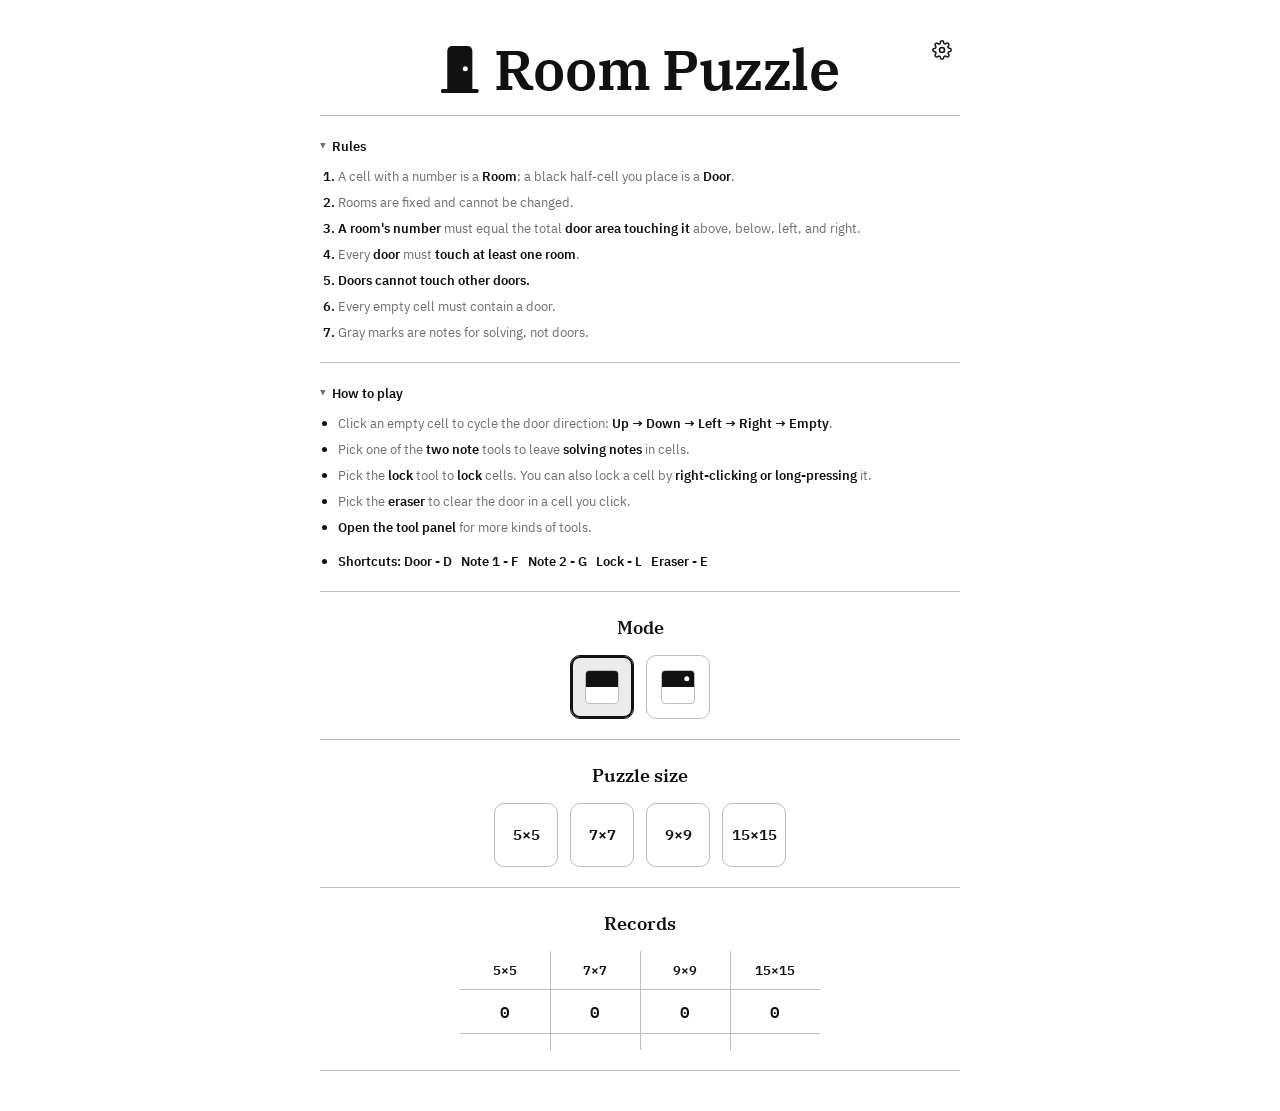
==== index.html @ 2703494e "도구 단축키 추가, 규칙·조작법 문구 변경, README 다크 테마 스크린샷 갱신 - 단축키: D/F/G(문·메모 순환), 누른 채 1~4로 개별 도구, L 잠금, E 지우개. 툴" ====
<!doctype html><html><head><meta charset=utf8><meta name=viewport content="width=device-width,initial-scale=1,viewport-fit=cover"><style>:root{color-scheme:light;box-sizing:border-box;padding-top:env(safe-area-inset-top,0px);padding-bottom:env(safe-area-inset-bottom,0px)}html{scroll-padding-top:env(safe-area-inset-top,0px)}body{margin:0;padding:0;font:14px -apple-system,BlinkMacSystemFont,sans-serif;background:#faf9f5;color:#141413}img{max-width:100%}[hidden]:not([hidden=until-found i]){display:none!important}</style></head><body>
<title>Room Puzzle</title>
<script>
  // apply the saved theme before anything paints, so there's no flash of the default one
  try {
    const saved = localStorage.getItem('roomPuzzle.theme');
    const known = ['light', 'dark', 'ivory', 'med', 'rococo', 'cyber'];
    document.documentElement.dataset.theme = known.includes(saved) ? saved : 'light';
  }
  catch(e){ document.documentElement.dataset.theme = 'light'; }
</script>
<link rel="preconnect" href="https://fonts.googleapis.com">
<link rel="preconnect" href="https://fonts.gstatic.com" crossorigin>
<link href="https://fonts.googleapis.com/css2?family=IBM+Plex+Serif:wght@500;600&family=IBM+Plex+Sans+KR:wght@400;500;600&family=IBM+Plex+Mono:wght@500;600&display=swap" rel="stylesheet">
<style>
  /* Themes, picked in the settings popup and stored as <html data-theme>:
     light (기본) — black & white; the only colours kept are red (locks, rule violations)
       and blue (the "correct" result banner)
     dark (다크) — the same, inverted around the board
     With no data-theme at all the page follows the system light/dark preference. */
  :root{
    --paper:#FFFFFF;
    --paper-raised:#F6F6F6;
    --ink:#111111;
    --line:#BDBDBD;
    --line-soft:#E2E2E2;
    --accent:#111111;
    --accent-strong:#000000;
    --accent-soft:#EBEBEB;
    --muted:#6E6E6E;
    --danger:#D32F2F;
    --danger-soft:#FDE8E8;
    --correct:#1E5BD8;
    --correct-soft:#E7EEFC;
    --fixed:#5C5C5C;
    /* the board is black-on-white here; dark mode inverts it (black grid, white doors) */
    --board-paper:#FFFFFF;
    --board-ink:#111111;
    --board-line:#BDBDBD;
    --board-hover:#E6E6E6;
    --board-mark:#C4C4C4;
    --font-display:'IBM Plex Serif', Georgia, serif;
    --font-body:'IBM Plex Sans KR','IBM Plex Sans',system-ui,sans-serif;
    --font-mono:'IBM Plex Mono',ui-monospace,monospace;
  }
  @media (prefers-color-scheme: dark){
    :root:not([data-theme]){
      --paper:#0E0E0E;
      --paper-raised:#1A1A1A;
      --ink:#F2F2F2;
      --line:#474747;
      --line-soft:#2B2B2B;
      --accent:#F2F2F2;
      --accent-strong:#FFFFFF;
      --accent-soft:#2A2A2A;
      --muted:#9A9A9A;
      --danger:#FF5C5C;
      --danger-soft:#3A1A1A;
      --correct:#6EA0FF;
      --correct-soft:#15213A;
      --fixed:#7A7A7A;
      --board-paper:#111111;
      --board-ink:#D9D9D9;
      --board-line:#3C3C3C;
      --board-hover:#262626;
      --board-mark:#A6A6A6;
      --board-frame:#6A6A6A;
    }
  }
  :root[data-theme="dark"]{
    color-scheme:dark;
    --paper:#0E0E0E;
    --paper-raised:#1A1A1A;
    --ink:#F2F2F2;
    --line:#474747;
    --line-soft:#2B2B2B;
    --accent:#F2F2F2;
    --accent-strong:#FFFFFF;
    --accent-soft:#2A2A2A;
    --muted:#9A9A9A;
    --danger:#FF5C5C;
    --danger-soft:#3A1A1A;
    --correct:#6EA0FF;
    --correct-soft:#15213A;
    --fixed:#7A7A7A;
    --board-paper:#111111;
    --board-ink:#D9D9D9;
    --board-line:#3C3C3C;
    --board-hover:#262626;
    --board-mark:#A6A6A6;
    --board-frame:#6A6A6A;
  }
  /* rococo: pastel pink, ivory and gold, with a gilded double frame round the board */
  :root[data-theme="rococo"]{
    --paper:#FBEAF0;
    --paper-raised:#F7DDE6;
    --ink:#5B2E3C;
    --line:#E3AF26;
    --line-soft:#F1D6DF;
    --accent:#D69C0E;
    --accent-strong:#AE7C06;
    --accent-soft:#FBEBC2;
    --muted:#9A6C7C;
    --danger:#D32F2F;
    --danger-soft:#FBDADA;
    --correct:#C98F08;
    --correct-soft:#FBEFCC;
    --fixed:#F2C12E;
    --fixed-text:#5B2E3C;
    --board-paper:#FFFBF2;
    --board-ink:#EC9DB8;
    --board-line:#F0DCA8;
    --board-hover:#FDF1F4;
    --board-mark:#F1DCC4;
    --board-frame:#D69C0E;
    --title-door:#EC9DB8;
  }
  :root[data-theme="rococo"] .board{ box-shadow:0 0 0 4px var(--paper), 0 0 0 5.5px #E3AF26; }
  /* ivory (shown as "모던 / Modern"): a clean interior of ivory walls and soft beige */
  :root[data-theme="ivory"]{
    --paper:#FBF8F1;
    --paper-raised:#F4EEE3;
    --ink:#4A4038;
    --line:#DCCFBB;
    --line-soft:#ECE4D6;
    --accent:#8C7760;
    --accent-strong:#6E5C49;
    --accent-soft:#EFE7DA;
    --muted:#9A8D7E;
    --danger:#C8553D;
    --danger-soft:#F8E4DE;
    --correct:#5B7F95;
    --correct-soft:#E6EEF2;
    --fixed:#D3C3A8;
    --fixed-text:#4A4038;
    --board-paper:#FFFDF8;
    --board-ink:#8C7760;
    --board-line:#E3D8C6;
    --board-hover:#F3ECE0;
    --board-mark:#E6DDCE;
    --board-frame:#BFAE95;
    --title-door:#8C7760;
  }
  /* mediterranean (Santorini): whitewashed rooms on ivory floors, vivid cobalt doors */
  :root[data-theme="med"]{
    --paper:#FBFAF6;
    --paper-raised:#F1EDE4;
    --ink:#1D355A;
    --line:#C5D3E4;
    --line-soft:#E6ECF3;
    --accent:#1E5AA8;
    --accent-strong:#154684;
    --accent-soft:#E3ECF7;
    --muted:#6D7F99;
    --danger:#D23B2E;
    --danger-soft:#FBE3DF;
    --correct:#1E5AA8;
    --correct-soft:#E3ECF7;
    --fixed:#FFFFFF;
    --fixed-text:#1D355A;
    --board-paper:#FFF8DC;
    --board-ink:#0052E0;
    --board-line:#DCD4C4;
    --board-hover:#FAEDC0;
    --board-mark:#E2DBCD;
    --board-frame:#0052E0;
    --title-door:#0052E0;
  }
  /* cyberpunk: black base, neon light, brushed metal */
  :root[data-theme="cyber"]{
    color-scheme:dark;
    --paper:#07070D;
    --paper-raised:#10111B;
    --ink:#E4F6FF;
    --line:#3A4058;
    --line-soft:#1A1D2B;
    --accent:#00E5FF;
    --accent-strong:#5CF2FF;
    --accent-soft:#0B2530;
    --muted:#8C95AD;
    --danger:#FF2E4D;
    --danger-soft:#3A0B16;
    --correct:#39FF88;
    --correct-soft:#0B2A18;
    --fixed:#262B3B;
    --fixed-text:#FF3CD8;
    --board-paper:#12141F;
    --board-ink:#00E5FF;
    --board-line:#2C3246;
    --board-hover:#1C2030;
    --board-mark:#3A4260;
    --board-frame:#FF3CD8;
    --title-door:#00E5FF;
  }
  :root[data-theme="cyber"] .board{ box-shadow:0 0 14px rgba(255,60,216,.55), 0 0 30px rgba(0,229,255,.18); }

  /* ---- special themes: decorative page backgrounds (fixed layers behind the content) ---- */
  :root[data-theme="med"] body::before,
  :root[data-theme="rococo"] body::before,
  :root[data-theme="cyber"] body::before{
    content:'';
    position:fixed;
    inset:0;
    z-index:-1;
    pointer-events:none;
  }
  /* mediterranean: morning sun and sea waves along the bottom */
  :root[data-theme="med"] body::before{
    background:
      radial-gradient(circle at 88% 6%, rgba(255,205,100,.38), rgba(255,205,100,0) 26%),
      url("data:image/svg+xml,%3Csvg xmlns='http://www.w3.org/2000/svg' width='240' height='80' viewBox='0 0 240 80'%3E%3Cpath d='M0 30 Q30 12 60 30 T120 30 T180 30 T240 30 V80 H0Z' fill='%231E5AA8' fill-opacity='.10'/%3E%3Cpath d='M0 48 Q30 32 60 48 T120 48 T180 48 T240 48 V80 H0Z' fill='%231E5AA8' fill-opacity='.14'/%3E%3C/svg%3E") repeat-x left bottom / 240px 80px,
      linear-gradient(#FBFAF6 0%, #F4F7FB 60%, #E4EEF9 100%);
  }
  /* rococo: gilded lattice ornament over soft pink glows */
  :root[data-theme="rococo"] body::before{
    background:
      radial-gradient(ellipse at 15% 10%, rgba(255,255,255,.75), rgba(255,255,255,0) 40%),
      radial-gradient(ellipse at 85% 90%, rgba(236,157,184,.35), rgba(236,157,184,0) 45%),
      url("data:image/svg+xml,%3Csvg xmlns='http://www.w3.org/2000/svg' width='64' height='64' viewBox='0 0 64 64'%3E%3Cg fill='none' stroke='%23D69C0E' stroke-opacity='.28' stroke-width='1.1'%3E%3Cpath d='M32 2 L62 32 L32 62 L2 32 Z'/%3E%3Cpath d='M32 22c4 4 4 6 0 10c-4-4-4-6 0-10zM32 42c4-4 4-6 0-10c-4 4-4 6 0 10zM22 32c4-4 6-4 10 0c-4 4-6 4-10 0zM42 32c-4-4-6-4-10 0c4 4 6 4 10 0z'/%3E%3C/g%3E%3Ccircle cx='32' cy='32' r='1.6' fill='%23D69C0E' fill-opacity='.35'/%3E%3Ccircle cx='0' cy='0' r='2' fill='%23EC9DB8' fill-opacity='.45'/%3E%3Ccircle cx='64' cy='0' r='2' fill='%23EC9DB8' fill-opacity='.45'/%3E%3Ccircle cx='0' cy='64' r='2' fill='%23EC9DB8' fill-opacity='.45'/%3E%3Ccircle cx='64' cy='64' r='2' fill='%23EC9DB8' fill-opacity='.45'/%3E%3C/svg%3E") repeat center / 64px 64px,
      #FBEAF0;
  }
  /* cyberpunk: neon horizon glow and a receding grid floor, plus faint scanlines on top */
  :root[data-theme="cyber"] body::before{
    background:
      radial-gradient(ellipse at 50% 100%, rgba(255,60,216,.28), rgba(255,60,216,0) 55%),
      radial-gradient(ellipse at 50% 0%, rgba(0,229,255,.12), rgba(0,229,255,0) 45%),
      #07070D;
  }
  :root[data-theme="cyber"] body::after{
    content:'';
    position:fixed;
    left:-50%;
    right:-50%;
    top:55vh;
    height:60vh;
    z-index:-1;
    pointer-events:none;
    background-image:
      linear-gradient(rgba(0,229,255,.5) 1.5px, transparent 1.5px),
      linear-gradient(90deg, rgba(255,60,216,.45) 1.5px, transparent 1.5px);
    background-size:56px 56px;
    transform:perspective(260px) rotateX(60deg);
    transform-origin:50% 0;
    -webkit-mask-image:linear-gradient(transparent, #000 35%);
    mask-image:linear-gradient(transparent, #000 35%);
    animation:cyber-grid 3s linear infinite;
  }
  :root[data-theme="cyber"] .page::after{
    content:'';
    position:fixed;
    inset:0;
    z-index:60;
    pointer-events:none;
    background:repeating-linear-gradient(rgba(255,255,255,.025) 0 1px, transparent 1px 3px);
  }
  @keyframes cyber-grid{ to{ background-position:0 56px, 0 0; } }
  @media (prefers-reduced-motion: reduce){
    :root[data-theme="cyber"] body::after{ animation:none; }
  }

  body{
    background:var(--paper);
    color:var(--ink);
    font-family:var(--font-body);
    padding:32px 16px 40px;
    display:flex;
    justify-content:center;
  }

  .page{
    width:100%;
    max-width:640px;
    display:flex;
    flex-direction:column;
    gap:20px;
  }

  header.top{
    position:relative;
    border-bottom:1px solid var(--line);
    padding:8px 44px 16px;
    text-align:center;
    display:flex;
    flex-direction:column;
  }
  /* settings button: top-right corner of the title section */
  .settings-btn{ position:absolute; top:0; right:0; }
  .icon-round-btn.settings-btn{ border:none; }
  .icon-round-btn{
    width:36px;
    height:36px;
    padding:0;
    border-radius:999px;
    border:1px solid var(--line);
    background:transparent;
    color:var(--ink);
    display:inline-flex;
    align-items:center;
    justify-content:center;
    cursor:pointer;
  }
  .icon-round-btn svg{ width:20px; height:20px; stroke:currentColor; fill:none; stroke-width:1.8; stroke-linecap:round; stroke-linejoin:round; }

  /* ---- settings popup ---- */
  .modal-backdrop{
    position:fixed;
    inset:0;
    background:rgba(0,0,0,.45);
    display:flex;
    align-items:center;
    justify-content:center;
    padding:16px;
    z-index:50;
  }
  .modal{
    position:relative;
    width:min(340px,100%);
    background:var(--paper);
    color:var(--ink);
    border:1px solid var(--line);
    border-radius:12px;
    padding:22px 20px 20px;
    box-shadow:0 12px 40px rgba(0,0,0,.25);
  }
  .modal h2{
    margin:0 0 16px;
    text-align:center;
    font-family:var(--font-display);
    font-size:24px;
    font-weight:600;
  }
  .modal-close{ position:absolute; top:10px; right:10px; width:32px; height:32px; border:none; }
  .setting-row{
    display:flex;
    align-items:center;
    justify-content:space-between;
    gap:12px;
    padding:12px 0;
    border-top:1px solid var(--line-soft);
    font-size:15px;
  }
  .setting-row label, .setting-row .setting-label{ font-weight:600; }
  .stepper{ display:inline-flex; align-items:center; gap:10px; }
  .stepper button{
    width:32px; height:32px;
    border-radius:8px;
    border:1px solid var(--line);
    background:var(--paper);
    color:var(--ink);
    font-size:18px;
    line-height:1;
    cursor:pointer;
  }
  .stepper button:disabled{ opacity:.35; cursor:default; }
  .sound-bar{ display:inline-flex; gap:4px; }
  .stepper .sound-seg{
    width:14px;
    height:22px;
    padding:0;
    border-radius:3px;
    border:1.5px solid var(--ink);
    background:transparent;
    cursor:pointer;
  }
  .stepper .sound-seg.on{ background:var(--ink); }
  .stepper{ gap:8px; }
  /* theme picker: each option is a square board cell with a right-half door in that
     theme's own colours (fixed, so they look the same whatever theme is active) */
  .theme-options{ display:grid; grid-template-columns:repeat(3, 34px); gap:10px; }
  .theme-swatch{
    position:relative;
    width:34px;
    height:34px;
    padding:0;
    border-radius:6px;
    border:1px solid var(--line);
    overflow:hidden;
    cursor:pointer;
  }
  .theme-swatch span{ position:absolute; top:0; right:0; bottom:0; width:50%; }
  .theme-swatch-light{ background:#FFFFFF; }
  .theme-swatch-light span{ background:#111111; }
  .theme-swatch-dark{ background:#0E0E0E; border-color:#474747; }
  .theme-swatch-dark span{ background:#EDEDED; }
  .theme-swatch-rococo{ background:#FFFBF2; border-color:#E3AF26; border-width:2px; }
  .theme-swatch-rococo span{ background:#EC9DB8; }
  .theme-swatch-ivory{ background:#FFFDF8; border-color:#DCCFBB; }
  .theme-swatch-ivory span{ background:#8C7760; }
  .theme-swatch-med{ background:#FFF8DC; border-color:#C5D3E4; }
  .theme-swatch-med span{ background:#0052E0; }
  .theme-swatch-cyber{ background:#12141F; border-color:#FF3CD8; box-shadow:0 0 6px rgba(255,60,216,.6); }
  .theme-swatch-cyber span{ background:#00E5FF; }
  .theme-swatch[aria-checked="true"]{ outline:2.5px solid var(--ink); outline-offset:2px; }
  .setting-row select{
    font:inherit;
    font-size:14px;
    padding:6px 10px;
    border-radius:8px;
    border:1px solid var(--line);
    background:var(--paper);
    color:var(--ink);
    min-width:120px;
  }
  .title-door{ height:.84em; width:auto; flex-shrink:0; touch-action:manipulation; } /* rapid taps knock instead of zooming */
  .title-door path, .title-door rect{ fill:var(--title-door, var(--ink)); }
  .title-door circle{ fill:var(--paper); }
  .title-door.broken{ visibility:hidden; }
  header.top h1{
    display:flex;
    align-items:center;
    justify-content:center;
    gap:.28em;
    font-family:var(--font-display);
    font-weight:600;
    font-size:clamp(40px,10vw,56px);
    letter-spacing:-.01em;
    line-height:1.05;
    margin:0;
  }

  /* Sections are flat and divided by a single rule, like the title header. */
  .legend{
    border-bottom:1px solid var(--line);
    padding:0 0 20px;
    font-size:12.5px;
    line-height:1.6;
    color:var(--muted);
  }
  .legend strong{ color:var(--ink); font-weight:600; }
  .info-cards{
    display:flex;
    flex-direction:column;
    gap:20px;
  }
  .legend ol, .legend ul{
    margin:0;
    padding-left:18px;
    display:flex;
    flex-direction:column;
    gap:6px;
  }
  .legend li::marker{ color:var(--ink); font-weight:600; }
  .legend li.shortcut-line{ margin-top:8px; }
  /* ---- start screen ---- */
  .start-card{
    border-bottom:1px solid var(--line);
    padding:4px 0 20px;
    display:flex;
    flex-direction:column;
    align-items:center;
    gap:16px;
    text-align:center;
  }
  .start-card h2{
    font-family:var(--font-display);
    font-size:18px;
    margin:0;
    font-weight:600;
  }
  .size-grid{
    display:flex;
    gap:12px;
    flex-wrap:wrap;
    justify-content:center;
  }
  .records-table{
    width:100%;
    max-width:360px;
    border-collapse:collapse;
    table-layout:fixed;
    font-family:var(--font-mono);
    font-size:13px;
    color:var(--ink);
  }
  .records-table th,
  .records-table td{
    padding:8px 4px;
    border-bottom:1px solid var(--line);
    text-align:center;
    vertical-align:top;
  }
  .records-table th{ font-weight:600; }
  .records-table tr:last-child td{ border-bottom:none; }
  .records-table td + td,
  .records-table th + th{ border-left:1px solid var(--line); }
  .records-table .clear-count{ font-size:16px; font-weight:600; }
  .records-table .best-times p{ margin:0 0 4px; font-size:12px; font-variant-numeric:tabular-nums; }
  .records-table .best-times p:last-child{ margin-bottom:0; }
  .size-btn{
    font-family:var(--font-mono);
    font-size:15px;
    font-weight:600;
    width:64px;
    height:64px;
    border-radius:10px;
    border:1.5px solid var(--line);
    background:var(--paper);
    color:var(--ink);
    cursor:pointer;
    display:flex;
    flex-direction:column;
    align-items:center;
    justify-content:center;
    gap:2px;
    transition:border-color .15s, background .15s;
  }

  /* mode picker: a top-half door cell, without / with a doorknob */
  .mode-swatch{
    position:relative;
    width:32px;
    height:32px;
    border:1px solid var(--line);
    border-radius:4px;
    background:var(--board-paper);
    overflow:hidden;
  }
  .mode-swatch .fill{ position:absolute; background:var(--board-ink); }
  .mode-btn[aria-checked="true"]{
    border-color:var(--accent);
    background:var(--accent-soft);
    box-shadow:0 0 0 2px var(--accent) inset;
  }

  /* ---- game screen ---- */
  .result-banner{
    text-align:center;
    font-family:var(--font-body);
    font-weight:600;
    font-size:20px;
    padding:12px 16px;
    border-radius:10px;
    border:1.5px solid transparent;
  }
  .result-banner.correct{
    color:var(--correct);
    background:var(--correct-soft);
    border-color:var(--correct);
  }
  .result-banner.incorrect{
    color:var(--danger);
    background:var(--danger-soft);
    border-color:var(--danger);
  }

  .tool-palette{
    display:flex;
    align-items:center;
    justify-content:center;
    text-align:center;
    gap:14px;
    flex-wrap:wrap;
    border-bottom:1px solid var(--line);
    padding:4px 0 16px;
  }
  .tool-title{
    flex-basis:100%;
    margin:0;
    font-family:var(--font-display);
    font-size:18px;
    font-weight:600;
  }
  /* tool rows: doors (4) / solving marks (4) / lock + eraser (2), each centered */
  .tool-rows{ flex-basis:100%; display:flex; flex-direction:column; align-items:center; gap:8px; }
  .tool-toggle{
    font:inherit;
    color:inherit;
    background:none;
    border:none;
    padding:2px 4px;
    cursor:pointer;
    display:inline-flex;
    align-items:center;
    gap:4px;
  }
  .tool-toggle svg{ width:18px; height:18px; stroke:var(--muted); fill:none; stroke-width:2; stroke-linecap:round; stroke-linejoin:round; transition:transform .15s; }
  /* collapsed: only door / pencil / strip-pencil / lock / eraser, in one row */
  .tool-palette.collapsed .tool-toggle svg{ transform:rotate(-90deg); }
  .tool-palette.collapsed .tool-rows{ flex-direction:row; flex-wrap:wrap; justify-content:center; }
  .tool-palette.collapsed .tool-buttons{ display:contents; }
  .tool-palette.collapsed .tool-btn:not(.compact-keep){ display:none; }
  .tool-buttons{ display:flex; gap:8px; justify-content:center; }
  #submitActions{ margin-top:18px; }
  #resultBanner{ margin-bottom:14px; }
  #historyActions{ margin:6px 0 10px; }
  .solve-timer{
    margin-top:16px;
    display:flex;
    align-items:center;
    justify-content:center;
    gap:6px;
    font-family:var(--font-mono);
    font-size:16px;
    font-weight:600;
    font-variant-numeric:tabular-nums;
    color:var(--ink);
  }
  .solve-timer svg{ width:17px; height:17px; stroke:currentColor; fill:none; stroke-width:2; stroke-linecap:round; stroke-linejoin:round; }
  .solve-timer.stopped{ color:var(--muted); }
  .btn.icon-btn{
    width:48px;
    height:44px;
    padding:0;
    display:inline-flex;
    align-items:center;
    justify-content:center;
  }
  .icon-btn svg{ width:22px; height:22px; stroke:currentColor; fill:none; stroke-width:2; stroke-linecap:round; stroke-linejoin:round; }
  .tool-btn{
    width:44px;
    height:44px;
    padding:0;
    border-radius:8px;
    border:1.5px solid var(--line);
    background:var(--paper);
    cursor:pointer;
    display:flex;
    align-items:center;
    justify-content:center;
    transition:border-color .15s, background .15s;
  }
  .tool-btn.active{
    border-color:var(--accent);
    background:var(--accent-soft);
    box-shadow:0 0 0 2px var(--accent) inset;
  }
  .tool-swatch{
    position:relative;
    width:22px;
    height:22px;
    border:1px solid var(--line);
    border-radius:3px;
    background:var(--board-paper);
    overflow:hidden;
  }
  .tool-swatch .fill{ position:absolute; background:var(--board-ink); }
  .tool-btn.active .tool-swatch{ border-color:var(--accent-strong); }

  /* --zoom (set from the magnifier buttons) scales the board; once it outgrows the page the
     wrap scrolls. The frame centres with auto margins, which drop to 0 on overflow, so the
     left edge stays reachable. The padding keeps theme frames/glows from being clipped. */
  .board-wrap{
    --zoom:1;
    display:flex;
  }
  .board-frame{ margin:0 auto; }
  .board-wrap.zoomed{
    overflow:auto;
    padding:8px;
    margin:-8px;
    -webkit-overflow-scrolling:touch;
  }
  .board{
    display:grid;
    width:var(--board-w);
    aspect-ratio:1/1;
    border:2px solid var(--board-frame, var(--board-ink));
    border-radius:4px;
    overflow:hidden;
    background:var(--board-line);
    gap:1px;
  }
  .cell{
    position:relative;
    background:var(--board-paper);
    display:flex;
    align-items:center;
    justify-content:center;
    font-family:var(--font-mono);
    font-size:clamp(14px,4vw,20px);
    font-weight:600;
    user-select:none;
  }
  .cell.fixed-number{
    background:var(--fixed);
    color:var(--fixed-text, #fff);
  }
  /* a room the player clicked: its number fades out, like a greyed-out knob clue */
  .cell.fixed-number.done{
    color:color-mix(in srgb, var(--fixed-text, #fff) 35%, var(--fixed));
  }
  .cell.fixed-empty{
    background:var(--fixed);
  }
  .cell.fixed-full{
    background:var(--board-ink);
  }
  .cell.player{
    background:var(--board-paper);
    cursor:pointer;
    box-shadow:inset 0 0 0 1px transparent;
  }
  .cell.player.interactive{
    box-shadow:inset 0 0 0 1px var(--board-hover);
  }
  /* locked: a red frame drawn on top of everything in the cell, doors included */
  .cell.player.locked::after{
    content:'';
    position:absolute;
    inset:0;
    box-shadow:inset 0 0 0 2px var(--danger);
    pointer-events:none;
    z-index:3;
  }
  .cell .fill{ position:absolute; background:var(--board-ink); }
  /* After an incorrect submission: cells that break a rule (not cells that merely differ from
     the generator's own answer) are marked red. */
  .cell.fixed-number.violation{
    color:#fff;
    background:var(--danger);
    box-shadow:inset 0 0 0 3px var(--danger-soft);
  }
  .cell.player.violation{
    background:var(--danger-soft);
    box-shadow:inset 0 0 0 2px var(--danger);
  }
  .cell.player.violation .fill{ background:var(--danger); }
  .fill-up{ top:0;left:0;right:0;height:50%; }
  .fill-down{ bottom:0;left:0;right:0;height:50%; }
  .fill-left{ top:0;left:0;bottom:0;width:50%; }
  .fill-right{ top:0;right:0;bottom:0;width:50%; }
  /* quarter-cell solving marks: light gray notes, never counted as doors */
  .mark{ position:absolute; width:50%; height:50%; background:var(--board-mark); }
  .mark-q-tl{ top:0; left:0; }
  .mark-q-tr{ top:0; right:0; }
  .mark-q-bl{ bottom:0; left:0; }
  .mark-q-br{ bottom:0; right:0; }
  /* strip marks: a door's black half sliced in half again, i.e. the outer quarter strip */
  .mark-s-up{ top:0; left:0; width:100%; height:25%; }
  .mark-s-down{ bottom:0; left:0; width:100%; height:25%; }
  .mark-s-left{ top:0; left:0; width:25%; height:100%; }
  .mark-s-right{ top:0; right:0; width:25%; height:100%; }

  /* doorknob mode: every door carries a round knob at one end of its black half —
     up → right end, down → left end, left → top end, right → bottom end */
  :root[data-knob] .fill::after,
  .with-knob .fill::after{
    content:'';
    position:absolute;
    aspect-ratio:1/1;
    border-radius:50%;
    background:var(--knob, var(--fixed)); /* same colour as a room cell */
    transform:translate(-50%,-50%);
  }
  /* the black & white themes punch the knob out in the board's own paper colour */
  :root:not([data-theme]), :root[data-theme="light"], :root[data-theme="dark"]{ --knob:var(--board-paper); }
  .fill-up::after{ left:78%; top:50%; height:34%; }
  .fill-down::after{ left:22%; top:50%; height:34%; }
  .fill-left::after{ left:50%; top:22%; width:34%; }
  .fill-right::after{ left:50%; top:78%; width:34%; }

  /* doorknob clues: one number per half-row (left of the board) and per half-column
     (above it), since a knob always sits in one quarter of its cell */
  .board-frame.knob{
    --clue-w:28px;
    /* room between the clues and the board, clear of any theme's frame (rococo's gilded
       double frame reaches 5.5px outside the board) */
    --clue-gap:10px;
    --kb-w:calc((min(92vw,480px) - var(--clue-w)) * var(--zoom));
    display:grid;
    grid-template-columns:var(--clue-w) var(--kb-w);
    grid-template-rows:auto var(--kb-w);
  }
  .board-frame.knob .board{ --board-w:var(--kb-w); width:var(--kb-w); grid-column:2; grid-row:2; }
  .board-frame:not(.knob) .knob-clues{ display:none; }
  .knob-clues{
    display:grid;
    font-family:var(--font-mono);
    font-size:clamp(8px, calc(var(--kb-w) / var(--n, 9) * .3), 12px);
    font-weight:600;
    font-variant-numeric:tabular-nums;
    color:var(--ink);
    line-height:1;
  }
  /* the 2n tracks are set from render() */
  .col-clues{ grid-column:2; grid-row:1; padding:0 2px var(--clue-gap); }
  .row-clues{ grid-column:1; grid-row:2; padding:2px var(--clue-gap) 2px 0; }
  .knob-clue{ display:flex; align-items:center; justify-content:center; }
  /* numbers sit dead centre in their slot, so the band around them is even on every side */
  .col-clues .knob-clue{ padding:3px 0; }
  /* every other cell's pair of numbers gets a soft band, so the two halves read as one line */
  .knob-clue.band{ background:var(--line-soft); }
  /* a clue the player has ticked off (click to toggle) greys out */
  .knob-clue{ cursor:pointer; }
  .knob-clue.done{ color:var(--board-mark); }
  .knob-clue.violation{ color:var(--danger); }

  .actions{
    display:flex;
    justify-content:center;
    gap:10px;
    flex-wrap:wrap;
  }
  .btn{
    font-family:var(--font-body);
    font-size:14px;
    font-weight:600;
    padding:11px 22px;
    border-radius:8px;
    border:1.5px solid var(--ink);
    background:var(--ink);
    color:var(--paper);
    cursor:pointer;
    transition:opacity .15s;
  }
  .btn.secondary{
    background:transparent;
    color:var(--ink);
    border-color:var(--line);
  }
  .btn.secondary.active{
    border-color:var(--accent);
    color:var(--accent-strong);
    background:var(--accent-soft);
  }
  .btn.danger-outline{
    background:transparent;
    color:var(--danger);
    border-color:var(--danger);
  }
  .btn:disabled{
    opacity:.4;
    cursor:default;
  }

  [hidden]{ display:none!important; }

  /* ---- hover only on devices that really hover (stops "sticky" hover after a tap) ---- */
  @media (hover:hover){
    .size-btn:hover{ border-color:var(--accent); background:var(--accent-soft); }
    .tool-btn:hover{ border-color:var(--accent); }
    .cell.player.interactive:hover{ background:var(--board-hover); }
    .cell.player.locked:hover{ background:var(--board-paper); }
    .btn:hover{ opacity:.85; }
    .icon-round-btn:hover{ border-color:var(--ink); }
  }

  /* ---- touch ---- */
  button, .board{ touch-action:manipulation; }
  .board.painting{ touch-action:none; }
  .board{
    -webkit-user-select:none;
    user-select:none;
    -webkit-touch-callout:none;
    -webkit-tap-highlight-color:transparent;
  }
  .cell{ font-size:clamp(9px, calc(var(--board-w) / var(--n, 9) * .5), calc(20px * var(--zoom))); }
  .board{ --board-w:calc(min(92vw,480px) * var(--zoom)); }

  details.legend > summary{
    cursor:pointer;
    color:var(--ink);
    font-weight:600;
    list-style:none;
    display:flex;
    align-items:center;
    gap:6px;
  }
  details.legend > summary::-webkit-details-marker{ display:none; }
  details.legend > summary::before{
    content:'▸';
    font-size:11px;
    color:var(--muted);
    transition:transform .15s;
  }
  details.legend[open] > summary::before{ transform:rotate(90deg); }
  details.legend[open] > summary{ margin-bottom:10px; }

  .icon-tool svg{ width:22px; height:22px; stroke:var(--ink); fill:none; stroke-width:1.8; stroke-linejoin:round; stroke-linecap:round; color:var(--ink); }
  .eraser-btn svg{ width:20px; height:20px; stroke:var(--ink); fill:none; stroke-width:2; stroke-linejoin:round; stroke-linecap:round; }
  .lock-btn svg{ width:20px; height:20px; stroke:var(--ink); fill:none; stroke-width:2; }
  .lock-btn.active svg{ stroke:var(--danger); }
  .tool-btn.lock-btn.active{
    border-color:var(--danger);
    background:var(--danger-soft);
    box-shadow:0 0 0 2px var(--danger) inset;
  }

  /* ---- phone layout ---- */
  @media (max-width:600px){
    body{
      padding:14px 12px calc(28px + env(safe-area-inset-bottom,0px));
    }
    .page{ gap:14px; }
    header.top{ padding:8px 40px 12px; }
    .legend{ padding:0 0 14px; font-size:12px; }
    .info-cards{ gap:14px; }

    .start-card{ padding:4px 0 14px; }
    .size-btn{ width:60px; height:60px; }

    #gameScreen{ display:flex; flex-direction:column; gap:10px; }
    .tool-palette{ padding:4px 0 12px; gap:8px 10px; }
    #historyActions{ margin:0; }
    .solve-timer{ margin-top:4px; font-size:15px; }
    #historyActions .btn{ flex:none; width:52px; padding:0; }
    #submitActions{ margin-top:6px; }
    #resultBanner{ margin-bottom:0; }
    .tool-title{ font-size:16px; }
    .tool-rows{ gap:6px; }
    .tool-buttons{ gap:6px; }
    .tool-btn{ width:52px; height:48px; }

    .board{ --board-w:calc(min(100vw - 24px, 480px) * var(--zoom)); }
    .board-frame.knob{ --kb-w:calc((min(100vw - 24px, 480px) - var(--clue-w)) * var(--zoom)); }

    .actions{ gap:8px; }
    .actions .btn{ flex:1; padding:12px 10px; min-width:0; }
  }
</style>

<div class="page">
  <header class="top">
    <h1><svg class="title-door" viewBox="0 0 24 30" aria-hidden="true" onclick="knockDoor()"><path d="M4 28V3a3 3 0 0 1 3-3h10a3 3 0 0 1 3 3v25z"/><rect x="0" y="27.5" width="24" height="2.5" rx="1"/><circle cx="15.5" cy="14.5" r="1.6"/></svg>Room Puzzle</h1>
    <button id="settingsBtn" class="icon-round-btn settings-btn" onclick="toggleSettings()" data-i18n-title="settingsOpen" aria-haspopup="dialog">
      <svg viewBox="0 0 24 24" aria-hidden="true"><circle cx="12" cy="12" r="3"/><path d="M19.4 15a1.65 1.65 0 0 0 .33 1.82l.06.06a2 2 0 1 1-2.83 2.83l-.06-.06a1.65 1.65 0 0 0-1.82-.33 1.65 1.65 0 0 0-1 1.51V21a2 2 0 1 1-4 0v-.09A1.65 1.65 0 0 0 9 19.4a1.65 1.65 0 0 0-1.82.33l-.06.06a2 2 0 1 1-2.83-2.83l.06-.06a1.65 1.65 0 0 0 .33-1.82 1.65 1.65 0 0 0-1.51-1H3a2 2 0 1 1 0-4h.09A1.65 1.65 0 0 0 4.6 9a1.65 1.65 0 0 0-.33-1.82l-.06-.06a2 2 0 1 1 2.83-2.83l.06.06a1.65 1.65 0 0 0 1.82.33H9a1.65 1.65 0 0 0 1-1.51V3a2 2 0 1 1 4 0v.09a1.65 1.65 0 0 0 1 1.51 1.65 1.65 0 0 0 1.82-.33l.06-.06a2 2 0 1 1 2.83 2.83l-.06.06a1.65 1.65 0 0 0-.33 1.82V9a1.65 1.65 0 0 0 1.51 1H21a2 2 0 1 1 0 4h-.09a1.65 1.65 0 0 0-1.51 1z"/></svg>
    </button>
  </header>

  <div id="settingsModal" class="modal-backdrop" hidden onclick="if(event.target === this) closeSettings()">
    <div class="modal" role="dialog" aria-modal="true" aria-labelledby="settingsTitle">
      <button class="icon-round-btn modal-close" onclick="closeSettings()" data-i18n-title="settingsClose">
        <svg viewBox="0 0 24 24" aria-hidden="true"><path d="M6 6l12 12M18 6L6 18"/></svg>
      </button>
      <h2 id="settingsTitle" data-i18n="settingsTitle">설정</h2>
      <div class="setting-row">
        <span class="setting-label" data-i18n="settingBgm">BGM</span>
        <span class="stepper">
          <button id="bgmDown" onclick="changeVolume('bgm', -1)" data-i18n-title="soundDown">−</button>
          <span id="bgmBar" class="sound-bar" role="meter" aria-valuemin="0" aria-valuemax="5">
            <button class="sound-seg" onclick="setVolume('bgm', 1)" tabindex="-1"></button>
            <button class="sound-seg" onclick="setVolume('bgm', 2)" tabindex="-1"></button>
            <button class="sound-seg" onclick="setVolume('bgm', 3)" tabindex="-1"></button>
            <button class="sound-seg" onclick="setVolume('bgm', 4)" tabindex="-1"></button>
            <button class="sound-seg" onclick="setVolume('bgm', 5)" tabindex="-1"></button>
          </span>
          <button id="bgmUp" onclick="changeVolume('bgm', 1)" data-i18n-title="soundUp">+</button>
        </span>
      </div>
      <div class="setting-row">
        <span class="setting-label" data-i18n="settingSfx">SFX</span>
        <span class="stepper">
          <button id="sfxDown" onclick="changeVolume('sfx', -1)" data-i18n-title="soundDown">−</button>
          <span id="sfxBar" class="sound-bar" role="meter" aria-valuemin="0" aria-valuemax="5">
            <button class="sound-seg" onclick="setVolume('sfx', 1)" tabindex="-1"></button>
            <button class="sound-seg" onclick="setVolume('sfx', 2)" tabindex="-1"></button>
            <button class="sound-seg" onclick="setVolume('sfx', 3)" tabindex="-1"></button>
            <button class="sound-seg" onclick="setVolume('sfx', 4)" tabindex="-1"></button>
            <button class="sound-seg" onclick="setVolume('sfx', 5)" tabindex="-1"></button>
          </span>
          <button id="sfxUp" onclick="changeVolume('sfx', 1)" data-i18n-title="soundUp">+</button>
        </span>
      </div>
      <div class="setting-row">
        <label for="langSelect" data-i18n="settingLang">언어</label>
        <select id="langSelect" onchange="setLang(this.value)">
          <option value="en">English</option>
          <option value="ko">한국어</option>
          <option value="ja">日本語</option>
          <option value="zh-CN">简体中文</option>
          <option value="zh-TW">繁體中文</option>
          <option value="es">Español</option>
          <option value="fr">Français</option>
          <option value="de">Deutsch</option>
          <option value="pt">Português</option>
          <option value="ru">Русский</option>
          <option value="it">Italiano</option>
          <option value="vi">Tiếng Việt</option>
          <option value="id">Bahasa Indonesia</option>
          <option value="th">ไทย</option>
        </select>
      </div>
      <div class="setting-row">
        <span class="setting-label" id="themeLabel" data-i18n="settingTheme">테마</span>
        <span class="theme-options" role="radiogroup" aria-labelledby="themeLabel">
          <button class="theme-swatch theme-swatch-light" role="radio" data-theme-value="light" onclick="setTheme('light')" data-i18n-title="themeDefault"><span></span></button>
          <button class="theme-swatch theme-swatch-dark" role="radio" data-theme-value="dark" onclick="setTheme('dark')" data-i18n-title="themeDark"><span></span></button>
          <button class="theme-swatch theme-swatch-ivory" role="radio" data-theme-value="ivory" onclick="setTheme('ivory')" data-i18n-title="themeIvory"><span></span></button>
          <button class="theme-swatch theme-swatch-med" role="radio" data-theme-value="med" onclick="setTheme('med')" data-i18n-title="themeMed"><span></span></button>
          <button class="theme-swatch theme-swatch-rococo" role="radio" data-theme-value="rococo" onclick="setTheme('rococo')" data-i18n-title="themeRococo"><span></span></button>
          <button class="theme-swatch theme-swatch-cyber" role="radio" data-theme-value="cyber" onclick="setTheme('cyber')" data-i18n-title="themeCyber"><span></span></button>
        </span>
      </div>
    </div>
  </div>

  <div class="info-cards">
    <details id="rulesCard" class="legend" open>
      <summary data-i18n="rulesTitle">규칙</summary>
      <ol id="rulesList"></ol>
    </details>

    <details id="controlsCard" class="legend" open>
      <summary data-i18n="controlsTitle">조작법</summary>
      <ul data-i18n="controlsBody"></ul>
    </details>
  </div>

  <section id="modeSection" class="start-card">
    <h2 id="modeLabel" data-i18n="modeTitle">모드</h2>
    <div class="size-grid" role="radiogroup" aria-labelledby="modeLabel">
      <button class="size-btn mode-btn" role="radio" data-mode="plain" onclick="setMode('plain')" data-i18n-title="modePlain">
        <span class="mode-swatch"><span class="fill fill-up"></span></span>
      </button>
      <button class="size-btn mode-btn" role="radio" data-mode="knob" onclick="setMode('knob')" data-i18n-title="modeKnob">
        <span class="mode-swatch with-knob"><span class="fill fill-up"></span></span>
      </button>
    </div>
  </section>

  <section id="startScreen" class="start-card">
    <h2 data-i18n="sizeTitle">퍼즐 크기</h2>
    <div class="size-grid">
      <button class="size-btn" data-size="5" onclick="startGame(5)">5×5</button>
      <button class="size-btn" data-size="7" onclick="startGame(7)">7×7</button>
      <button class="size-btn" data-size="9" onclick="startGame(9)">9×9</button>
      <button class="size-btn" data-size="15" onclick="startGame(15)">15×15</button>
    </div>
  </section>

  <section id="recordsSection" class="start-card">
    <h2 data-i18n="recordsTitle">기록</h2>
    <table class="records-table">
      <thead><tr id="recordsHead"></tr></thead>
      <tbody>
        <tr id="recordsClears"></tr>
        <tr id="recordsTimes" class="best-times"></tr>
      </tbody>
    </table>
  </section>

  <section id="loadingScreen" class="start-card" hidden>
    <h2 data-i18n="loadingTitle">퍼즐 생성 중…</h2>
  </section>

  <section id="gameScreen" hidden>
    <div id="resultBanner" class="result-banner" hidden></div>
    <div id="toolPalette" class="tool-palette">
      <h2 class="tool-title">
        <button id="toolToggleBtn" class="tool-toggle" onclick="toggleToolsCollapsed()" aria-expanded="true" data-i18n-title="toolToggle">
          <span data-i18n="toolTitle">도구</span>
          <svg viewBox="0 0 24 24" aria-hidden="true"><path d="M6 9l6 6 6-6"/></svg>
        </button>
      </h2>
      <div class="tool-rows">
        <div class="tool-buttons">
          <button class="tool-btn icon-tool compact-keep" data-dir="cycle-door" onclick="selectTool('cycle-door')" data-i18n-title="toolCycleDoor">
            <svg viewBox="0 0 24 24" aria-hidden="true"><path d="M6 21V4a1 1 0 0 1 1-1h10a1 1 0 0 1 1 1v17"/><path d="M4 21h16"/><circle cx="14.5" cy="12.5" r=".9" fill="currentColor" stroke="none"/></svg>
          </button>
          <button class="tool-btn" data-dir="up" onclick="selectTool('up')" data-i18n-title="tool_up">
            <span class="tool-swatch"><span class="fill fill-up"></span></span>
          </button>
          <button class="tool-btn" data-dir="down" onclick="selectTool('down')" data-i18n-title="tool_down">
            <span class="tool-swatch"><span class="fill fill-down"></span></span>
          </button>
          <button class="tool-btn" data-dir="left" onclick="selectTool('left')" data-i18n-title="tool_left">
            <span class="tool-swatch"><span class="fill fill-left"></span></span>
          </button>
          <button class="tool-btn" data-dir="right" onclick="selectTool('right')" data-i18n-title="tool_right">
            <span class="tool-swatch"><span class="fill fill-right"></span></span>
          </button>
        </div>
        <div class="tool-buttons">
          <button class="tool-btn icon-tool compact-keep" data-dir="cycle-mark" onclick="selectTool('cycle-mark')" data-i18n-title="toolCycleMark">
            <svg viewBox="0 0 24 24" aria-hidden="true"><path d="M16 2l4 4-8 8H8v-4z"/><path d="M13.5 4.5l4 4"/><rect x="4" y="16.5" width="6" height="6" rx=".5"/></svg>
          </button>
          <button class="tool-btn" data-dir="q-tl" onclick="selectTool('q-tl')" data-i18n-title="tool_q_tl">
            <span class="tool-swatch"><span class="mark mark-q-tl"></span></span>
          </button>
          <button class="tool-btn" data-dir="q-tr" onclick="selectTool('q-tr')" data-i18n-title="tool_q_tr">
            <span class="tool-swatch"><span class="mark mark-q-tr"></span></span>
          </button>
          <button class="tool-btn" data-dir="q-bl" onclick="selectTool('q-bl')" data-i18n-title="tool_q_bl">
            <span class="tool-swatch"><span class="mark mark-q-bl"></span></span>
          </button>
          <button class="tool-btn" data-dir="q-br" onclick="selectTool('q-br')" data-i18n-title="tool_q_br">
            <span class="tool-swatch"><span class="mark mark-q-br"></span></span>
          </button>
        </div>
        <div class="tool-buttons">
          <button class="tool-btn icon-tool compact-keep" data-dir="cycle-strip" onclick="selectTool('cycle-strip')" data-i18n-title="toolCycleStrip">
            <svg viewBox="0 0 24 24" aria-hidden="true"><path d="M16 3l4 4-9 9H7v-4z"/><path d="M13.5 5.5l4 4"/><path d="M4 21h16"/></svg>
          </button>
          <button class="tool-btn" data-dir="s-up" onclick="selectTool('s-up')" data-i18n-title="tool_s_up">
            <span class="tool-swatch"><span class="mark mark-s-up"></span></span>
          </button>
          <button class="tool-btn" data-dir="s-down" onclick="selectTool('s-down')" data-i18n-title="tool_s_down">
            <span class="tool-swatch"><span class="mark mark-s-down"></span></span>
          </button>
          <button class="tool-btn" data-dir="s-left" onclick="selectTool('s-left')" data-i18n-title="tool_s_left">
            <span class="tool-swatch"><span class="mark mark-s-left"></span></span>
          </button>
          <button class="tool-btn" data-dir="s-right" onclick="selectTool('s-right')" data-i18n-title="tool_s_right">
            <span class="tool-swatch"><span class="mark mark-s-right"></span></span>
          </button>
        </div>
        <div class="tool-buttons">
          <button id="lockModeBtn" class="tool-btn lock-btn compact-keep" onclick="toggleLockMode()" data-i18n-title="toolLock">
            <svg viewBox="0 0 24 24" aria-hidden="true"><rect x="5" y="11" width="14" height="10" rx="2"/><path d="M8 11V8a4 4 0 0 1 8 0v3"/></svg>
          </button>
          <button class="tool-btn eraser-btn compact-keep" data-dir="erase" onclick="selectTool('erase')" data-i18n-title="toolErase">
            <svg viewBox="0 0 24 24" aria-hidden="true"><path d="M16.2 3.8l4 4a1.5 1.5 0 0 1 0 2.1L11 19H7l-3.2-3.2a1.5 1.5 0 0 1 0-2.1l10.3-9.9a1.5 1.5 0 0 1 2.1 0z"/><path d="M9 9l6 6"/><path d="M11 19h9"/></svg>
          </button>
        </div>
      </div>
    </div>
    <div id="solveTimer" class="solve-timer" aria-live="off">
      <svg viewBox="0 0 24 24" aria-hidden="true"><circle cx="12" cy="13" r="8"/><path d="M12 9v4l2.5 2.5"/><path d="M9.5 2.5h5"/></svg>
      <span id="solveTimerText">00:00</span>
    </div>
    <div id="historyActions" class="actions">
      <button id="undoBtn" class="btn secondary icon-btn" onclick="undo()" data-i18n-title="undoTitle">
        <svg viewBox="0 0 24 24" aria-hidden="true"><path d="M9 14L4 9l5-5"/><path d="M4 9h10.5a5.5 5.5 0 0 1 0 11H11"/></svg>
      </button>
      <button id="redoBtn" class="btn secondary icon-btn" onclick="redo()" data-i18n-title="redo">
        <svg viewBox="0 0 24 24" aria-hidden="true"><path d="M15 14l5-5-5-5"/><path d="M20 9H9.5a5.5 5.5 0 0 0 0 11H13"/></svg>
      </button>
      <button id="zoomOutBtn" class="btn secondary icon-btn" onclick="changeZoom(-1)" data-i18n-title="zoomOut">
        <svg viewBox="0 0 24 24" aria-hidden="true"><circle cx="10.5" cy="10.5" r="6.5"/><path d="M15.5 15.5L21 21"/><path d="M7.5 10.5h6"/></svg>
      </button>
      <button id="zoomInBtn" class="btn secondary icon-btn" onclick="changeZoom(1)" data-i18n-title="zoomIn">
        <svg viewBox="0 0 24 24" aria-hidden="true"><circle cx="10.5" cy="10.5" r="6.5"/><path d="M15.5 15.5L21 21"/><path d="M7.5 10.5h6"/><path d="M10.5 7.5v6"/></svg>
      </button>
    </div>
    <div class="board-wrap">
      <div id="boardFrame" class="board-frame">
        <div id="colClues" class="knob-clues col-clues"></div>
        <div id="rowClues" class="knob-clues row-clues"></div>
        <div id="board" class="board"></div>
      </div>
    </div>
    <div id="submitActions" class="actions">
      <button id="submitBtn" class="btn" onclick="submitAnswer()" data-i18n="submit">제출</button>
      <button id="restartBtn" class="btn danger-outline" onclick="restart()" hidden data-i18n="restart">재시작</button>
    </div>
  </section>

</div>

<script>
  const DIR_ORDER = ['blank','up','down','left','right'];
  const MARK_ORDER = ['blank','q-tl','q-tr','q-bl','q-br'];
  const STRIP_ORDER = ['blank','s-up','s-down','s-left','s-right'];
  // cycle tools: each click advances the cell through its order (a value from the other
  // order, e.g. a door under the pencil, starts the cycle like a blank)
  const CYCLE_TOOLS = {'cycle-door': DIR_ORDER, 'cycle-mark': MARK_ORDER, 'cycle-strip': STRIP_ORDER};
  // A cell holds 'blank', a door ('up'…), or a solving mark: a corner quarter ('q-*') or an
  // edge strip ('s-*'). A mark of the same kind replaces the old one; a door (or the eraser)
  // clears it. Quarters outrank strips: a quarter overwrites the cell's strip, and a strip
  // is never added to a cell that already holds a quarter.
  function markParts(v){
    const parts = {q: null, s: null};
    if(typeof v !== 'string') return parts;
    v.split('|').forEach(m => {
      if(m.startsWith('q-')) parts.q = m;
      else if(m.startsWith('s-')) parts.s = m;
    });
    return parts;
  }
  function joinMarks(parts){
    const list = [parts.q, parts.s].filter(Boolean);
    return list.length ? list.join('|') : 'blank';
  }
  function markKind(mark){ return mark.startsWith('q-') ? 'q' : 's'; }
  function withMark(cur, mark){
    const parts = markParts(cur);
    if(markKind(mark) === 'q') parts.s = null;
    else if(parts.q) return cur;
    parts[markKind(mark)] = mark;
    return joinMarks(parts);
  }
  function withoutMark(cur, kind){
    const parts = markParts(cur);
    parts[kind] = null;
    return joinMarks(parts);
  }
  // a mark cycle tool steps just its own kind of mark and leaves the other kind in place
  function cycleMark(order, cur){
    const kind = markKind(order[1]);
    const next = nextInCycle(order, markParts(cur)[kind] || 'blank');
    return next === 'blank' ? withoutMark(cur, kind) : withMark(cur, next);
  }

  function nextInCycle(order, cur){
    return order[(Math.max(0, order.indexOf(cur)) + 1) % order.length];
  }
  const ORIENTATIONS = ['up','down','left','right'];

  // half-block contribution to each of its own four sides (see legend for the shapes)
  const CONTRIB = {
    up:    {up:1, down:0, left:0.5, right:0.5},
    down:  {up:0, down:1, left:0.5, right:0.5},
    left:  {up:0.5, down:0.5, left:1, right:0},
    right: {up:0.5, down:0.5, left:0, right:1}
  };
  const OPPOSITE = {up:'down', down:'up', left:'right', right:'left'};

  // Rule 3: two orthogonally-adjacent half-blocks may never have their black regions
  // actually touch across their shared border. A raw contribution (0/0.5/1, see CONTRIB)
  // isn't enough on its own to decide this: two 0.5 contributions can still land on
  // opposite halves of the shared border and not overlap at all (e.g. 'up' facing right
  // meets 'down' facing left — top half vs. bottom half, touching at a single point, never
  // a real overlap). A full (1) contribution from either side always overlaps whatever
  // nonzero the other side shows, and two 0.5 contributions overlap only when they name the
  // SAME orientation, since both cells share the same coordinate axis along that border.
  function halfBlocksTouch(orientA, dirAtoB, orientB){
    const cA = CONTRIB[orientA][dirAtoB];
    const cB = CONTRIB[orientB][OPPOSITE[dirAtoB]];
    if(cA === 0 || cB === 0) return false;
    if(cA === 1 || cB === 1) return true;
    return orientA === orientB;
  }

  // Would giving `idx` this orientation make it touch (rule 3) some ALREADY-decided
  // half-block neighbor? Only checks committed 'blue' neighbors — this is meant to be used
  // both as a pre-filter on a hypothetical orientation before it's committed, and (via
  // hasRuleThreeViolation below) as a post-hoc check on an orientation already committed.
  function conflictsWithBlueNeighbor(n, idx, orientation, knownKind, color){
    return neighborsOf(n, idx).some(({idx: j, dir}) =>
      color[j] === 'blue' && halfBlocksTouch(orientation, dir, knownKind[j])
    );
  }

  function hasRuleThreeViolation(n, idx, color, knownKind){
    if(color[idx] !== 'blue') return false;
    return conflictsWithBlueNeighbor(n, idx, knownKind[idx], knownKind, color);
  }

  // Full-board sweep, used where there's no cheaper way to know what to check (right after
  // the initial unique-cell closure, and as a final belt-and-suspenders pass).
  function findRuleThreeViolationFull(n, total, color, knownKind){
    for(let i = 0; i < total; i++){
      if(hasRuleThreeViolation(n, i, color, knownKind)) return i;
    }
    return -1;
  }

  // Mirrors findStuckCellNear's reasoning: a cell's rule-3 status can only newly change as a
  // direct result of a placement that just resolved IT or one of ITS neighbors, so only
  // `newlyResolved` and their neighbors need re-checking, not the whole board.
  function findRuleThreeViolationNear(n, newlyResolved, color, knownKind){
    const seen = new Set();
    const check = (idx) => {
      if(seen.has(idx)) return false;
      seen.add(idx);
      return hasRuleThreeViolation(n, idx, color, knownKind);
    };
    for(const idx of newlyResolved){
      if(check(idx)) return idx;
      for(const {idx: j} of neighborsOf(n, idx)){
        if(check(j)) return j;
      }
    }
    return -1;
  }

  // Knight's-move targets of `idx` on an n×n board (up to 8, fewer near edges/corners) —
  // used to space freshly-planted number clues away from an existing one (see the "no
  // wall-adjacent cell left" branch of generatePuzzleAttempt's main loop).
  const KNIGHT_OFFSETS = [[1,2],[1,-2],[-1,2],[-1,-2],[2,1],[2,-1],[-2,1],[-2,-1]];
  function knightMoves(n, idx){
    const r = Math.floor(idx / n), c = idx % n;
    const res = [];
    KNIGHT_OFFSETS.forEach(([dr, dc]) => {
      const nr = r + dr, nc = c + dc;
      if(nr >= 0 && nr < n && nc >= 0 && nc < n) res.push(nr * n + nc);
    });
    return res;
  }

  // kind is either 'full' | 'empty' | 'number' (each contributes a fixed, type-determined
  // amount to its neighbors) or an orientation string (a player cell's chosen half-block)
  function contribution(kind, dirFromClueToNeighbor){
    if(kind === 'full') return 1;
    if(kind === 'empty' || kind === 'number') return 0;
    return CONTRIB[kind][OPPOSITE[dirFromClueToNeighbor]];
  }

  function neighborsOf(n, idx){
    const r = Math.floor(idx / n), c = idx % n;
    const res = [];
    if(r > 0) res.push({idx: idx - n, dir: 'up'});
    if(r < n - 1) res.push({idx: idx + n, dir: 'down'});
    if(c > 0) res.push({idx: idx - 1, dir: 'left'});
    if(c < n - 1) res.push({idx: idx + 1, dir: 'right'});
    return res;
  }

  function shuffled(arr){
    const a = arr.slice();
    for(let i = a.length - 1; i > 0; i--){
      const j = Math.floor(Math.random() * (i + 1));
      [a[i], a[j]] = [a[j], a[i]];
    }
    return a;
  }

  function randomOf(arr){ return arr[Math.floor(Math.random() * arr.length)]; }

  // ---- experimental generator: unique cells first, then black pattern, then more clues ----
  //
  // A cell's value has exactly one possible neighbor arrangement when it's 0 (every neighbor
  // points away) or its degree — 4 interior / 3 edge / 2 corner (every neighbor points in).
  // We call that a "unique cell". Splitting the grid into zones and forcing one unique cell
  // per zone up front gives every puzzle a few guaranteed, unambiguous footholds spread
  // across the board, before the rest of the grid is filled in at random exactly like
  // before (paint everything, then walk cells in random order turning some into clues,
  // freezing each clue's neighbors so a later clue can't quietly invalidate it).

  // Splits [0, n) into k roughly-equal runs of length ceil(n/k): overlapping at the shared
  // boundary when n doesn't divide evenly by k (e.g. n=5,k=2 → [0,3) and [2,5)), and exactly
  // tiling with no overlap when it does (e.g. n=9,k=3 → [0,3),[3,6),[6,9)).
  function computeZones(n, k){
    const size = Math.ceil(n / k);
    const starts = [];
    for(let i = 0; i < k; i++){
      starts.push(k > 1 ? Math.round(i * (n - size) / (k - 1)) : 0);
    }
    const zones = [];
    starts.forEach(rowStart => {
      starts.forEach(colStart => {
        zones.push({rowStart, rowEnd: rowStart + size, colStart, colEnd: colStart + size});
      });
    });
    return zones;
  }

  function cellsInZone(n, zone){
    const idxs = [];
    for(let r = zone.rowStart; r < zone.rowEnd && r < n; r++){
      for(let c = zone.colStart; c < zone.colEnd && c < n; c++){
        idxs.push(r * n + c);
      }
    }
    return idxs;
  }

  // Picks one (on large boards sometimes two) "unique cell" per zone — a position whose value (its degree: 4
  // interior / 3 edge / 2 corner; 0 is no longer allowed anywhere) has exactly one possible
  // neighbor arrangement. This is the ONLY place a clue is ever allowed to show that
  // unambiguous degree-value pattern — every later clue placement in generatePuzzleAttempt
  // (placeNumberClue, the wall-touch repair pass, and a final sweep over whatever tryGreen
  // computes on its own) explicitly refuses to reproduce it, so all of a puzzle's "free"
  // starting footholds are concentrated here at generation time.
  //
  // A candidate must have every neighbor still unfrozen, not just itself: two unique cells
  // that end up sharing a neighbor would each need that shared cell pointed a different way,
  // and whichever got decided second would silently overwrite the first's requirement,
  // corrupting its value. Only decides WHICH cells are clues and what they show — not any
  // actual orientations, so this alone is also what the BFS test tool uses to check just the
  // seeding step in isolation.
  const LARGE_BOARD_MIN = 15;
  const MAX_UNIQUE_CELLS_LARGE = 7;

  function placeUniqueCells(n){
    const total = n * n;
    const isClue = new Array(total).fill(false);
    const clueValue = new Array(total).fill(null);
    const frozen = new Array(total).fill(false);

    function placeOneIn(zoneCells){
      const candidates = shuffled(zoneCells).filter(i =>
        !frozen[i] && neighborsOf(n, i).every(({idx: j}) => !frozen[j])
      );
      if(candidates.length === 0) return false; // no room left in this zone
      const i = candidates[0];
      const nb = neighborsOf(n, i);
      const degree = nb.length;
      isClue[i] = true;
      // 0 tiles are no longer allowed anywhere on the board, so a unique cell's only
      // remaining unambiguous value is "every neighbor points in" (its degree: 2 at a
      // corner, 3 on an edge, 4 inside) — never "every neighbor points away" (0).
      clueValue[i] = degree;
      frozen[i] = true;
      nb.forEach(({idx: j}) => { frozen[j] = true; });
      return true;
    }

    // always a 4-way (2×2) split, regardless of grid size — one unique cell seeded per zone
    // (a zone with no room left for its own pick just goes without — see placeOneIn's early
    // return). Large boards (15×15 and up) additionally get 0–3 extra unique cells, each in
    // a different zone, so every zone holds 1–2 and the whole board at most 7. On those
    // boards the odd-sized zones overlap on the middle row/column, so seeds stay off that
    // shared strip — otherwise one zone could end up holding a neighbor's picks too.
    const large = n >= LARGE_BOARD_MIN;
    const allZones = computeZones(n, 2);
    const zoneCells = new Map(allZones.map(zone => {
      let cells = cellsInZone(n, zone);
      if(large){
        cells = cells.filter(i => allZones.filter(z => cellsInZone(n, z).includes(i)).length === 1);
      }
      return [zone, cells];
    }));
    const zones = shuffled(allZones);
    zones.forEach(zone => placeOneIn(zoneCells.get(zone)));
    if(large){
      const extra = Math.floor(Math.random() * (MAX_UNIQUE_CELLS_LARGE - zones.length + 1));
      zones.slice(0, extra).forEach(zone => placeOneIn(zoneCells.get(zone)));
    }

    return {isClue, clueValue};
  }

  // Same rule, checked against `idx`'s ALREADY-DECIDED orientation rather than picking one:
  // true iff idx's current fill actually reaches at least one number-tile neighbor. This is
  // no longer checked while half-blocks are being placed (see expandHalfBlock) — only in
  // bulk, once the whole board is filled in, by the wall-touch repair pass below.
  function isWallTouching(n, idx, knownKind){
    return neighborsOf(n, idx).some(({idx: j, dir}) =>
      knownKind[j] === 'number' && knownKind[idx] !== OPPOSITE[dir]
    );
  }

  function isHonestClueValue(v){
    return Number.isInteger(v) && v >= 1 && v <= 4;
  }

  function perpendicularOrientations(dir){
    return ORIENTATIONS.filter(o => o !== dir && o !== OPPOSITE[dir]);
  }

  // Plants a fresh number clue at `idx` and, in the very same step, DECIDES the orientation
  // of every one of its still-unknown neighbors so their contributions sum back to exactly
  // the value just committed — never leaving any of them for some later, unrelated process
  // to resolve independently. That gap was the actual mismatched-number bug: picking a
  // value from partway through the achievable range (rather than only the two extremes
  // tryForceClue can pin down alone) left 2+ neighbors free, with nothing guaranteeing they
  // eventually added back up to the number already committed to. Each neighbor's needed
  // contribution (1, 0.5, or 0) maps to an exact orientation — only the 0.5 case has any
  // real freedom (two perpendicular choices) — so this constructs a fully consistent
  // assignment directly instead of gambling on one. Mutates color/knownKind/knownValue/step
  // and appends idx plus every neighbor it just decided to `order`; returns the list of
  // newly-set indices (for the caller to feed into runClosureBFS as the next queue), or
  // null when no honest 1-4 value is achievable here at all.
  function placeNumberClue(n, idx, color, knownKind, knownValue, step, order, floorStep){
    const nb = neighborsOf(n, idx);
    let baseSum = 0, maxKnownStep = floorStep || 0;
    const unknown = [];
    nb.forEach(({idx: j, dir}) => {
      if(color[j] === 'none'){
        unknown.push({idx: j, dir});
      } else {
        baseSum += contribution(knownKind[j], dir);
        if(step[j] > maxKnownStep) maxKnownStep = step[j];
      }
    });

    // A neighbor assigned "point away" (contributing 0 to THIS clue) only stays wall-honest
    // if it has some OTHER number-tile neighbor to touch instead — one with none at all
    // would need the costly final-check repair. Knowing which neighbors are in that bind
    // lets the value itself be chosen to avoid it: preferring a value whose "needed"
    // (points-toward count) covers at least every no-other-wall neighbor means none of them
    // HAVE to be the ones left pointing away.
    const withFlag = unknown.map(u => ({
      idx: u.idx,
      dir: u.dir,
      hasOtherWall: neighborsOf(n, u.idx).some(({idx: k}) => k !== idx && knownKind[k] === 'number')
    }));
    const noOtherWallCount = withFlag.filter(u => !u.hasOtherWall).length;

    // "유일칸" (a clue whose value forces every neighbor to point in, degree 2/3/4) is
    // reserved for the initial placeUniqueCells seeding only — a clue planted here later
    // must never reproduce that same unambiguous pattern, so v === degree is excluded
    // outright, never offered as a candidate in the first place.
    const degree = nb.length;
    const candidates = [];
    const roomyCandidates = [];
    for(let v = 1; v <= 4; v++){
      if(v === degree) continue;
      const needed = v - baseSum;
      if(needed < -1e-9 || needed > unknown.length + 1e-9) continue;
      candidates.push(v);
      if(needed >= noOtherWallCount - 1e-9) roomyCandidates.push(v);
    }
    if(candidates.length === 0) return null;
    const value = randomOf(roomyCandidates.length > 0 ? roomyCandidates : candidates);
    let needed = value - baseSum;

    // Even with a roomy value, still spend the "point away" assignments on hasOtherWall
    // neighbors first (their alternative wall keeps them honest either way), saving the
    // safe point-toward/perpendicular assignments for whichever no-other-wall neighbors
    // there are.
    const noOtherWall = shuffled(withFlag.filter(u => !u.hasOtherWall));
    const hasOtherWallList = shuffled(withFlag.filter(u => u.hasOtherWall));
    const ordered = noOtherWall.concat(hasOtherWallList);

    const newlySet = [];
    ordered.forEach(({idx: j, dir}) => {
      let want;
      if(needed >= 1 - 1e-9){ want = 1; needed -= 1; }
      else if(needed >= 0.5 - 1e-9){ want = 0.5; needed -= 0.5; }
      else { want = 0; }

      let kind;
      if(want === 1) kind = OPPOSITE[dir];
      else if(want === 0) kind = dir;
      else {
        // Real freedom here (two perpendicular choices) — prefer whichever doesn't touch
        // (rule 3) an already-placed half-block neighbor of j, when that's possible. Not a
        // full guarantee (closure forcing elsewhere can still create a violation), which is
        // why the caller re-checks with findRuleThreeViolationNear after this returns.
        const perp = perpendicularOrientations(dir);
        const perpSafe = perp.filter(o => !conflictsWithBlueNeighbor(n, j, o, knownKind, color));
        kind = randomOf(perpSafe.length ? perpSafe : perp);
      }
      color[j] = 'blue';
      knownKind[j] = kind;
      step[j] = maxKnownStep + 1;
      order.push(j);
      newlySet.push(j);
    });

    color[idx] = 'green';
    knownKind[idx] = 'number';
    knownValue[idx] = value;
    step[idx] = maxKnownStep;
    order.push(idx);
    newlySet.push(idx);

    return newlySet;
  }

  // A 'none' cell that's fully surrounded (every neighbor already known) but has no
  // number-tile neighbor of its own is a dead end: it can't become a half-block (nothing to
  // touch), and with zero unknown neighbors left it can't become a number clue either unless
  // reading off exactly what's already fixed happens to land on an honest, non-unique-
  // looking 1-4 value — anything else and there is no more freedom anywhere to fix it. Small
  // grids rarely hit this by chance; larger ones hit it almost every attempt, because there
  // are quadratically more "meeting points" where several independently-chosen half-block
  // fills have to add up to something sensible with no coordination between them. Detecting
  // it right after a placement — instead of only at the very end, once the rest of the
  // board has already been built on top of the bad choice — is what makes backing out of
  // that ONE placement (see the snapshot/restore trial below) actually pay off.
  function isStuckCell(n, i, color, knownKind){
    if(color[i] === 'none'){
      const nb = neighborsOf(n, i);
      if(nb.some(({idx: j}) => knownKind[j] === 'number')) return false; // still eligible later
      if(nb.some(({idx: j}) => color[j] === 'none')) return false; // still has freedom, not stuck yet
      let sum = 0;
      nb.forEach(({idx: j, dir}) => { sum += contribution(knownKind[j], dir); });
      return !isHonestClueValue(sum) || sum === nb.length;
    }
    if(color[i] === 'blue'){
      // The mirror image of the 'none' case above: a half-block whose fixed orientation
      // points away from its only number-tile neighbor (or has none at all) is exactly what
      // the final isWallTouching repair pass exists to fix — but that repair only works
      // when reading off its neighbors' contributions lands on an honest, non-unique-
      // looking value. A cell can only be judged here once every one of ITS neighbors is
      // also resolved (an unresolved neighbor might still turn into a number cell later and
      // start being touched), and if the repair would fail, this is a dead end just like
      // the 'none' case — better caught now than at the very end of a large board, after
      // everything else has already been built on top of it.
      if(isWallTouching(n, i, knownKind)) return false;
      const nb = neighborsOf(n, i);
      if(nb.some(({idx: j}) => color[j] === 'none')) return false; // might still be rescued later
      let sum = 0;
      nb.forEach(({idx: j, dir}) => { sum += contribution(knownKind[j], dir); });
      return !isHonestClueValue(sum) || sum === nb.length;
    }
    return false;
  }

  // Full-board sweep, used only where there's no cheaper way to know what to check (e.g.
  // right after the initial unique-cell seeding, before anything else has been decided).
  function findStuckCell(n, total, color, knownKind){
    for(let i = 0; i < total; i++){
      if(isStuckCell(n, i, color, knownKind)) return i;
    }
    return -1;
  }

  // A cell can only newly BECOME stuck as a direct result of one specific placement: it has
  // to be a neighbor of something that placement just resolved (that's the only way its own
  // "are all my neighbors known yet" status could have just flipped). So instead of
  // rescanning the whole board after every single trial placement — the dominant cost once
  // grids get into the hundreds of cells, since backtracking means this check runs on the
  // order of thousands of times per attempt — this only re-examines the neighbors of
  // whatever cells `runClosureBFS` just resolved (`newlyResolved`, e.g. the slice of `order`
  // added by that call), which is the same check with the same result but genuinely O(1)-ish
  // per trial instead of O(board size).
  function findStuckCellNear(n, newlyResolved, color, knownKind){
    const seen = new Set();
    for(const idx of newlyResolved){
      for(const {idx: j} of neighborsOf(n, idx)){
        if(seen.has(j)) continue;
        seen.add(j);
        if(isStuckCell(n, j, color, knownKind)) return j;
      }
    }
    return -1;
  }

  function snapshotState(color, knownKind, knownValue, step, order){
    return {
      color: color.slice(), knownKind: knownKind.slice(), knownValue: knownValue.slice(),
      step: step.slice(), orderLen: order.length
    };
  }

  function restoreState(snap, color, knownKind, knownValue, step, order){
    for(let i = 0; i < color.length; i++){
      color[i] = snap.color[i];
      knownKind[i] = snap.knownKind[i];
      knownValue[i] = snap.knownValue[i];
      step[i] = snap.step[i];
    }
    order.length = snap.orderLen;
  }

  // How many of the 4 orientations would keep cell `i` (already committed as a half-block)
  // just as legal as its actual, committed knownKind[i] — i.e. every number-tile neighbor's
  // sum still honest, the wall-touch rule still met, and no touching (rule 3) any OTHER
  // already-known half-block neighbor. This is a strictly local snapshot of `i` at the
  // moment it's checked: as more of the board fills in, i's already-known number/half-block
  // neighbors can only ever ADD constraints, never remove one, so a count of 1 here can
  // never later become 2 — which is exactly why every call site below only ever needs to
  // check a cell once, right when it's freshly resolved to 'blue'. A count of 2+ means two
  // (or more) orientations are equally legal for i RIGHT NOW, with nothing yet on the board
  // to tell them apart — this is the ambiguity a single random pick used to paper over (a
  // perpendicular pair both contributing 0.5 to the same clue is the simplest case).
  function countValidOrientations(n, i, color, knownKind, knownValue){
    const nb = neighborsOf(n, i);
    const numberNb = nb.filter(({idx: j}) => knownKind[j] === 'number');
    const blueNb = nb.filter(({idx: j}) => color[j] === 'blue');
    let count = 0;
    ORIENTATIONS.forEach(o => {
      const honestForEveryClue = numberNb.every(({idx: j, dir}) => {
        const jnb = neighborsOf(n, j);
        let sum = 0;
        jnb.forEach(({idx: k, dir: d}) => { sum += (k === i) ? contribution(o, d) : contribution(knownKind[k], d); });
        return Math.abs(sum - knownValue[j]) < 1e-9;
      });
      if(!honestForEveryClue) return;
      if(!numberNb.some(({dir}) => o !== OPPOSITE[dir])) return; // must actually touch a wall
      if(blueNb.some(({idx: j, dir}) => halfBlocksTouch(o, dir, knownKind[j]))) return; // rule 3
      count++;
    });
    return count;
  }

  // Only ever called on a cell that was JUST set to 'blue' (see findAmbiguousCellNear) —
  // older half-blocks are guaranteed count===1 forever by the monotonicity argument above,
  // so re-checking them again later would be wasted work, not extra safety.
  function isAmbiguousCell(n, i, color, knownKind, knownValue){
    return countValidOrientations(n, i, color, knownKind, knownValue) > 1;
  }

  // Mirrors findStuckCellNear/findRuleThreeViolationNear's shape, but only needs to look at
  // `newlyResolved` itself (not their neighbors): a half-block's own ambiguity is decided
  // once, at the moment IT is committed, from whatever's known then — see
  // countValidOrientations for why that reading never goes stale.
  function findAmbiguousCellNear(n, newlyResolved, color, knownKind, knownValue){
    for(const idx of newlyResolved){
      if(color[idx] === 'blue' && isAmbiguousCell(n, idx, color, knownKind, knownValue)) return idx;
    }
    return -1;
  }

  // Commits exactly ONE specific orientation at `idx` (no candidate loop — the choice-point
  // search in generatePuzzleAttempt owns trying alternatives) and runs the closure that
  // follows. Only rule 3 is checked directly (conflictsWithBlueNeighbor, by the caller,
  // before this is even invoked) — never rule 1 (a clue's sum) or rule 2 (wall-touch): those
  // are verified once in bulk after the whole board is filled (see the wall-touch repair pass
  // and honest-value checks below). The closure can still cascade a rule-3 violation
  // elsewhere via tryForceClue (which knows nothing about rule 3) or strand some cell with no
  // honest value left (tryForceClue forcing a neighbor outright, bypassing the rule-1
  // deferral that only applies to FREE half-block choices) — both checked here. Returns the
  // newly-resolved indices on success, or null on either failure (the caller is responsible
  // for restoring state and trying the next option).
  function commitHalfBlockOrientation(n, idx, orientation, color, knownKind, knownValue, step, order, trace, curStep){
    const orderLenBefore = order.length;
    color[idx] = 'blue';
    knownKind[idx] = orientation;
    if(trace) step[idx] = curStep + 1;
    order.push(idx);
    runClosureBFS(n, color, knownKind, knownValue, step, order, [idx]);
    const newlyResolved = order.slice(orderLenBefore);
    if(findStuckCellNear(n, newlyResolved, color, knownKind) === -1
      && findRuleThreeViolationNear(n, newlyResolved, color, knownKind) === -1){
      return newlyResolved;
    }
    return null;
  }

  // Turns `idx` (currently 'none') into a number clue in place via placeNumberClue (single
  // attempt — again, the choice-point search owns retrying with different randomness by
  // simply trying this same option again after a backtrack). Checked against all three
  // deferred concerns at once: a stranded neighbor, a rule-3 cascade, and — now that
  // backtracking can actually recover from it instead of just wasting a random retry — a
  // genuinely tied neighbor assignment (findAmbiguousCellNear). Returns the newly-resolved
  // indices, or null if this placement doesn't hold up.
  function tryPlaceClueAt(n, idx, color, knownKind, knownValue, step, order, trace, curStep){
    const orderLenBefore = order.length;
    const newlySet = placeNumberClue(n, idx, color, knownKind, knownValue, step, order, trace ? curStep + 1 : 0);
    if(newlySet === null) return null;
    runClosureBFS(n, color, knownKind, knownValue, step, order, newlySet);
    const newlyResolved = order.slice(orderLenBefore);
    if(findStuckCellNear(n, newlyResolved, color, knownKind) === -1
      && findRuleThreeViolationNear(n, newlyResolved, color, knownKind) === -1
      && findAmbiguousCellNear(n, newlyResolved, color, knownKind, knownValue) === -1){
      return newlyResolved;
    }
    return null;
  }

  // Every 'none' cell reachable right now, framed as an ordered list of independent things to
  // try — half-block orientations first (each checked against rule 3 up front so obviously-bad
  // ones are never even attempted), then falling back to becoming a clue outright. Consumed
  // one option at a time by generatePuzzleAttempt's choice-point search: trying the next
  // option in the list IS what "retry this cell" means, and running out of options IS what
  // triggers a real backtrack to whichever earlier choice point still has options left.
  function halfBlockChoiceOptions(n, idx, color, knownKind){
    const halfOpts = shuffled(ORIENTATIONS.filter(o => !conflictsWithBlueNeighbor(n, idx, o, knownKind, color)))
      .map(orientation => ({type: 'half', idx, orientation}));
    halfOpts.push({type: 'clue', idx});
    return halfOpts;
  }

  // The reseed equivalent of halfBlockChoiceOptions: every (existing clue anchor, knight-move
  // target) pair is its own independent option, each trying to plant a clue at a DIFFERENT
  // spaced-out cell — not the same cell repeatedly. Without this periodic spacing, half-blocks
  // placed far from any wall would almost all fail the final wall-touch repair's honesty check
  // purely by chance (a repaired cell's sum is whatever its uncoordinated neighbors happen to
  // add up to), sinking nearly every attempt on anything but a tiny board.
  function reseedChoiceOptions(n, color, knownKind, candidateCap){
    const total = n * n;
    const numberIdxs = [];
    for(let i = 0; i < total; i++){ if(knownKind[i] === 'number') numberIdxs.push(i); }
    const anchors = shuffled(numberIdxs).slice(0, candidateCap);
    const opts = [];
    anchors.forEach(anchor => {
      shuffled(knightMoves(n, anchor).filter(i => color[i] === 'none')).forEach(idx => {
        opts.push({type: 'clue', idx});
      });
    });
    return opts;
  }

  function applyChoiceOption(n, opt, color, knownKind, knownValue, step, order, trace, curStep){
    return opt.type === 'half'
      ? commitHalfBlockOrientation(n, opt.idx, opt.orientation, color, knownKind, knownValue, step, order, trace, curStep)
      : tryPlaceClueAt(n, opt.idx, color, knownKind, knownValue, step, order, trace, curStep);
  }

  // Generates the real puzzle by running the same red→blue→green closure the BFS test
  // section visualizes, then filling in everything the closure left undetermined via genuine
  // chronological backtracking (a stack of choice points, each remembering which of its
  // options are still untried) rather than undoing a random number of steps and hoping —
  // picking the most-constrained reachable cell first (see the "advance" branch below) so a
  // dead end is far less likely to come up in the first place. Every number clue still comes
  // from exactly one of four honest sources: a seeded unique cell, a 'green' cell the closure
  // discovered on its own, a deliberately-planted spacing clue, or a half-block repaired into
  // one by the final wall-touch pass — never a value invented without reading its known
  // neighbors.
  function generatePuzzleAttempt(n, trace){
    const total = n * n;
    const {isClue, clueValue} = placeUniqueCells(n);

    const color = new Array(total).fill('none');
    const knownKind = new Array(total).fill(undefined);
    const knownValue = new Array(total).fill(null);
    const step = new Array(total).fill(-1);
    const order = [];

    const seedQueue = [];
    for(let i = 0; i < total; i++){
      if(!isClue[i]) continue;
      color[i] = 'red';
      knownKind[i] = 'number';
      knownValue[i] = clueValue[i];
      step[i] = 0;
      order.push(i);
      seedQueue.push(i);
    }
    runClosureBFS(n, color, knownKind, knownValue, step, order, seedQueue);

    // Every neighbor a unique cell forces has zero freedom (its orientation is dictated
    // entirely by the clue's extreme value) and this initial closure runs before any
    // backtracking history exists — so a rule-3 violation here can't be locally repaired at
    // all. Bailing out lets generatePuzzle's outer retry loop reroll a different unique-cell
    // seeding instead.
    if(findRuleThreeViolationFull(n, total, color, knownKind) !== -1) return null;

    const CANDIDATE_CAP = 15;

    // Frontier of already-placed half-blocks that might still have a 'none' neighbor to
    // expand into — a stack (push/pop off the end), not a rescan of the whole board, so
    // picking "a cell near an existing half-block" stays cheap no matter how large the board
    // gets. `noneCount` is maintained the same way (decremented by exactly how many cells
    // each successful step resolves) instead of being recomputed by scanning every cell.
    const frontier = [];
    const inFrontier = new Array(total).fill(false);
    function pushFrontier(i){
      if(color[i] === 'blue' && !inFrontier[i]){ inFrontier[i] = true; frontier.push(i); }
    }
    let noneCount = 0;
    // A restore() call reverts color/knownKind/etc. but has no idea about `frontier` or
    // `noneCount` — those are this loop's own bookkeeping, not part of the snapshotted
    // state, so they have to be rebuilt from scratch after any backtrack. That's an O(total)
    // scan, but backtracking now targets exactly the choice point that needs revisiting
    // (see the choice-point stack below), so it happens far less often than the naive
    // "undo a random number of steps" approach did.
    function rebuildBookkeeping(){
      frontier.length = 0;
      inFrontier.fill(false);
      noneCount = 0;
      for(let i = 0; i < total; i++){
        if(color[i] === 'none') noneCount++;
        else pushFrontier(i);
      }
    }
    rebuildBookkeeping();

    // How many half-blocks get placed, on average, between deliberate re-seeds — see
    // reseedChoiceOptions for why this matters (keeping the eventual wall-touch repair pass
    // cheap and near-certain to succeed, rather than reading an honest sum out of thin air
    // for a huge wall-less region).
    const RESEED_INTERVAL = Math.max(3, Math.round(n / 2));
    let sinceReseed = 0;

    function curStep(){
      return trace && order.length ? Math.max(...order.map(i => step[i])) : 0;
    }

    // Genuine chronological backtracking: each choice point remembers the cell(s) it was
    // deciding, its still-untried options, and the exact state right before ANY of its
    // options were attempted. A dead end doesn't guess how far back the real problem was
    // (the naive design's fatal flaw — it kept re-deriving the same "boxed in" cell from
    // scratch because undoing a random number of steps almost never actually removed the
    // neighbor combination that caused it); it pops back to the most recent choice point
    // that still has an untried option and resumes EXACTLY there, which is provably where
    // the next different outcome can come from.
    const choiceStack = [];
    // Total option attempts (across the whole choice-point search), not "how many times we
    // backed up" — cheap insurance against a genuinely pathological seed, not something
    // normal attempts get anywhere near now that backtracking is targeted instead of random.
    let stepBudget = Math.max(4000, total * 40);
    // true only right after a pop-and-restore: the NEXT iteration must resume the
    // now-topmost choice point's remaining options (state was just restored to exactly
    // before any of them were tried) instead of pushing a fresh choice point for a new cell.
    // Every other iteration — including right after a SUCCESS, when the just-resolved choice
    // point is still sitting on top of the stack — advances to a brand-new one instead.
    let resuming = false;

    while(noneCount > 0){
      if(stepBudget-- <= 0) return null;

      let options;
      if(resuming){
        options = choiceStack[choiceStack.length - 1].options;
        resuming = false;
      } else {
        // Advancing normally: pick what to work on next and snapshot BEFORE touching it,
        // so every option tried against this snapshot starts from the same baseline.
        let freshOptions = null;
        if(frontier.length > 0 && sinceReseed < RESEED_INTERVAL){
          // Most-constrained-first among every still-reachable 'none' cell (adjacent to
          // the recent frontier): prefer whichever already has the MOST known neighbors
          // (fewest degrees of freedom left), rather than blindly taking whatever the
          // most-recently-added frontier cell happens to point at. A heavily-constrained
          // cell left for last is exactly where "all 4 orientations blocked AND no honest
          // clue value" dead ends come from — resolving it early, while its surroundings
          // still have freedom to accommodate it, heads off the trap instead of only
          // discovering it once nothing nearby can change anymore. Only the most recent
          // slice of the frontier is scanned (not the whole thing) so this stays cheap.
          let bestIdx = -1, bestKnownCount = -1;
          const seen = new Set();
          for(let fi = frontier.length - 1; fi >= 0 && fi >= frontier.length - 40; fi--){
            const cur = frontier[fi];
            neighborsOf(n, cur).forEach(({idx: j}) => {
              if(color[j] !== 'none' || seen.has(j)) return;
              seen.add(j);
              const knownCount = neighborsOf(n, j).filter(({idx: k}) => color[k] !== 'none').length;
              if(knownCount > bestKnownCount){ bestKnownCount = knownCount; bestIdx = j; }
            });
          }
          while(frontier.length > 0 && !neighborsOf(n, frontier[frontier.length - 1]).some(({idx: j}) => color[j] === 'none')){
            frontier.pop(); // drop fully-surrounded cells found stale while scanning above
          }
          if(bestIdx !== -1) freshOptions = halfBlockChoiceOptions(n, bestIdx, color, knownKind);
        }
        if(freshOptions === null) freshOptions = reseedChoiceOptions(n, color, knownKind, CANDIDATE_CAP);
        const snapshot = snapshotState(color, knownKind, knownValue, step, order);
        choiceStack.push({options: freshOptions, snapshot});
        options = freshOptions;
      }

      let newlyResolved = null;
      let succeededType = null;
      while(options.length > 0){
        const opt = options.shift();
        newlyResolved = applyChoiceOption(n, opt, color, knownKind, knownValue, step, order, trace, curStep());
        if(newlyResolved){ succeededType = opt.type; break; }
        restoreState(choiceStack[choiceStack.length - 1].snapshot, color, knownKind, knownValue, step, order);
      }

      if(newlyResolved){
        newlyResolved.forEach(pushFrontier);
        noneCount -= newlyResolved.length;
        sinceReseed = succeededType === 'half' ? sinceReseed + 1 : 0;
        continue; // this choice point stays on the stack, exhausted or not, for future backtracking
      }

      // This choice point is fully exhausted (every option failed) — pop it and resume the
      // PREVIOUS choice point exactly where it left off, restoring to its own snapshot first.
      choiceStack.pop();
      if(choiceStack.length === 0) return null;
      restoreState(choiceStack[choiceStack.length - 1].snapshot, color, knownKind, knownValue, step, order);
      rebuildBookkeeping();
      sinceReseed = 0;
      resuming = true;
    }

    // Every clue this function deliberately PICKS (unique cells via placeUniqueCells,
    // freshly-planted ones via placeNumberClue) is already guaranteed an honest 1-4 integer
    // by construction — placeNumberClue decides its whole neighborhood in the same step
    // specifically so nothing is left for chance. What that can't fully rule out is a
    // 'green' cell that tryGreen finalizes as an incidental SIDE EFFECT of one of those
    // moves — e.g. placeNumberClue deciding several neighbors at once can, in the same
    // stroke, complete some unrelated third cell nearby with no say over what it adds up to
    // — or a cell tryForceClue forces outright, whose direction is dictated entirely by the
    // clue it's satisfying. So this pass is the final, unconditional check: any number cell
    // that still isn't an honest 1-4 integer means this particular random configuration was
    // never salvageable, and the whole attempt is discarded rather than shipping a clue that
    // doesn't match what's actually touching it.
    for(let i = 0; i < total; i++){
      if(knownKind[i] === 'number' && !isHonestClueValue(knownValue[i])) return null;
    }

    // This is where most of expandHalfBlock's deferred work actually gets settled: every
    // half-block's fill must actually reach a number tile on at least one side
    // (isWallTouching) — sharing a border with a number cell isn't enough on its own if the
    // fill points straight away from it, the grid border doesn't count at all, and neither
    // does touching another half-block. expandHalfBlock never checked this while filling
    // (see its own comment for why), relying on plantSpacedClue's periodic reseeding to keep
    // most half-blocks within reach of SOME wall — so this pass is expected to catch a real,
    // bounded number of stragglers on every attempt, not just rare edge cases. A cell that
    // fails this check contributes exactly 0 to every number-tile neighbor it has (that's
    // what failing means), so no EXISTING clue's sum depends on its half-block contribution
    // — turning it into a number clue itself (showing the honest sum its neighbors actually
    // contribute to it) changes nothing already placed. Only when that sum isn't itself an
    // honest 1-4 integer is there truly nothing to repair, and the whole attempt is
    // discarded instead — this is also why RESEED_INTERVAL matters: too sparse a spacing
    // leaves large wall-less regions here, and an uncoordinated sum landing honestly on pure
    // chance gets exponentially less likely the more of them there are.
    // Trace mode (the BFS test) needs to show a repaired cell as its ORIGINAL half-block
    // right up until this pass actually runs — the repair is a genuinely later event in the
    // real algorithm, not something that was always true — so the pre-repair board is
    // snapshotted here, before any of the mutations below happen.
    const preRepairSnapshot = trace
      ? {color: color.slice(), knownKind: knownKind.slice(), knownValue: knownValue.slice()}
      : null;
    const preRepairMaxStep = trace && order.length ? Math.max(...order.map(i => step[i])) : -1;
    const repairedIdxs = [];
    for(let i = 0; i < total; i++){
      if(color[i] !== 'blue') continue;
      if(isWallTouching(n, i, knownKind)) continue;
      const nb = neighborsOf(n, i);
      let sum = 0;
      nb.forEach(({idx: j, dir}) => { sum += contribution(knownKind[j], dir); });
      // Repairing into a clue that happens to equal its own degree would reintroduce the
      // exact 유일칸 pattern this generator now reserves for the initial seeding only — that
      // repair is refused (not attempted with some other value; there's only one honest sum
      // here) and the whole attempt is discarded instead.
      if(!isHonestClueValue(sum) || sum === nb.length) return null;
      color[i] = 'green';
      knownKind[i] = 'number';
      knownValue[i] = sum;
      if(trace) repairedIdxs.push(i);
    }

    // "유일칸" — a clue whose value equals its own degree, forcing every neighbor to point
    // in with no other possible arrangement — is reserved for the initial placeUniqueCells
    // seeding (color 'red') only. placeNumberClue and the repair pass above already refuse
    // to offer that value as a candidate, but a 'green' cell tryGreen finalizes directly
    // from whatever its neighbors' orientations happen to add up to has no such filter (it
    // isn't a choice, just a readout) — so this catches that remaining case: any
    // non-seeded number cell that still landed on its own degree reproduces the reserved
    // pattern, and the whole attempt is discarded.
    for(let i = 0; i < total; i++){
      if(knownKind[i] !== 'number' || color[i] === 'red') continue;
      if(knownValue[i] === neighborsOf(n, i).length) return null;
    }

    // Final belt-and-suspenders pass for rule 3, mirroring the checks above: the incremental
    // checks threaded through the main loop (and the one right after the initial closure)
    // should already rule this out, and the wall-touch repair just above can only ever
    // remove a half-block from play (never introduce a new touching pair) — but this is the
    // one guaranteed place to catch anything those missed before the puzzle ships.
    if(findRuleThreeViolationFull(n, total, color, knownKind) !== -1) return null;

    const cells = new Array(total);
    for(let i = 0; i < total; i++){
      cells[i] = color[i] === 'blue'
        ? {type: 'player', answer: knownKind[i]}
        : {type: 'number', value: knownValue[i]};
    }

    if(trace){
      const hasRepair = repairedIdxs.length > 0;
      const repairStep = hasRepair ? preRepairMaxStep + 1 : -1;
      const totalStages = hasRepair ? repairStep + 1 : preRepairMaxStep + 1;
      return {
        size: n, cells, step,
        preRepairColor: preRepairSnapshot.color,
        preRepairKnownKind: preRepairSnapshot.knownKind,
        preRepairKnownValue: preRepairSnapshot.knownValue,
        finalColor: color, finalKnownKind: knownKind, finalKnownValue: knownValue,
        repairedSet: new Set(repairedIdxs),
        repairStep, totalStages
      };
    }
    return {size: n, cells};
  }

  function generatePuzzle(n){
    // A whole attempt still occasionally has to be thrown away and restarted from the
    // unique-cell seeding — most commonly the wall-touch repair pass finding a straggler
    // half-block whose uncoordinated neighbors don't happen to sum to an honest value (see
    // that pass's own comment). A generous cap here trades a little loading-screen time for
    // making an outright failure practically impossible.
    //
    // NOTE: this build has no independent uniqueness solver. Verified empirically to leave
    // only a small residual chance (roughly 1-3 cells per puzzle) of a genuine
    // multi-orientation tie slipping through; a solver variant closed that gap but made
    // larger boards (13×13+) take tens of seconds per puzzle, so it was dropped.
    for(let attempt = 0; attempt < 8000; attempt++){
      const puzzle = generatePuzzleAttempt(n);
      if(puzzle) return puzzle;
    }
    throw new Error('퍼즐 생성에 반복적으로 실패했습니다. 다시 시도해 주세요.');
  }

  // Beyond the seeded unique cells (red) and their directly-forced neighbors (blue), some
  // cells end up pinned down purely by deduction — e.g. an interior unique cell reading 4
  // forces all 4 of its neighbors' directions (blue); if a corner's only two neighbors are
  // both blue like that, the corner's own value is now computable too, with no guessing.
  //
  // This is a genuine multi-source BFS, not just a red/blue/green label: every seed cell
  // starts the queue at step 0, and popping a cell either (a) forces its still-unknown
  // neighbors' directions when the popped cell is a red clue (those join at step+1), or
  // (b) checks whether a neighbor now has ALL of ITS neighbors known and can be computed
  // outright (that neighbor joins one step after the SLOWEST of its own neighbors). Because
  // the queue is FIFO, cells always get popped in nondecreasing step order — the same
  // priority order a staged/step-through visualization would want to reveal them in.
  // `order` is exactly that pop sequence. Shared closure step, reused both for the initial
  // red-seeded propagation and for every later continuation generatePuzzleAttempt's main
  // loop kicks off (a freely-chosen half-block or a freshly-planted clue). This is a
  // worklist / arc-consistency loop, not a one-shot pass: a number clue (red or green) can
  // only be forced to pin down its remaining unknown neighbors once few enough of them are
  // left — most simply, once EXACTLY one remains and the clue's fixed value pins that one
  // neighbor's needed contribution to exactly 0 or 1 (the "ALL of them must be 0" / "ALL of
  // them must be 1" extreme cases below are just the same rule applied when 2+ are still
  // unknown). A clue that's genuinely ambiguous when first placed (2+ unknowns, value
  // strictly between the extremes) can become forceable LATER purely because some of its
  // OTHER neighbors got resolved through a completely different path (another clue's
  // forcing, a green cascade elsewhere, or a later free placement) — so `tryForceClue` has
  // to be retried on every clue every
  // time ANY one of its neighbors newly resolves, not just once when the clue itself is
  // popped. That's why every cell popped from the queue re-checks EVERY neighboring clue
  // (tryForceClue) and every still-unknown neighbor (tryGreen), rather than only checking
  // itself. Mutates color/knownKind/knownValue/step in place and appends every
  // newly-settled cell to both `queue` and `order`, so calling this again later on the
  // same arrays just continues the same fixed point from wherever it left off.
  function runClosureBFS(n, color, knownKind, knownValue, step, order, queue){
    function enqueue(j){
      queue.push(j);
      order.push(j);
    }

    // `c`'s own extremes have to be judged against its CURRENTLY-known neighbors, not
    // against 0 and its raw degree: if `baseSum` is what its already-known neighbors
    // contribute and `u` is how many are still unknown, its value can only range over
    // [baseSum, baseSum + u] — so the two extremes that pin down EVERY remaining neighbor
    // with no ambiguity are value === baseSum (all point away, contributing 0) and
    // value === baseSum + u (all point in, contributing 1 each). Anything strictly between
    // leaves them genuinely ambiguous (several combinations could sum to it), so nothing
    // is forced yet — they stay open for tryGreen or another clue's forcing.
    function tryForceClue(c){
      if(color[c] !== 'red' && color[c] !== 'green') return;
      const nb = neighborsOf(n, c);
      let baseSum = 0, maxKnownStep = step[c];
      const unknown = [];
      nb.forEach(({idx: j, dir}) => {
        if(color[j] === 'none'){
          unknown.push({idx: j, dir});
        } else {
          baseSum += contribution(knownKind[j], dir);
          if(step[j] > maxKnownStep) maxKnownStep = step[j];
        }
      });
      if(unknown.length === 0) return;
      const isMinValue = knownValue[c] === baseSum;
      const isMaxValue = knownValue[c] === baseSum + unknown.length;
      if(!isMinValue && !isMaxValue) return;
      unknown.forEach(({idx: j, dir}) => {
        color[j] = 'blue';
        knownKind[j] = isMaxValue ? OPPOSITE[dir] : dir;
        step[j] = maxKnownStep + 1;
        enqueue(j);
      });
    }

    function tryGreen(j){
      if(color[j] !== 'none') return;
      const jnb = neighborsOf(n, j);
      if(!jnb.every(({idx: k}) => color[k] !== 'none')) return;
      let sum = 0, maxStep = 0;
      jnb.forEach(({idx: k, dir}) => {
        sum += contribution(knownKind[k], dir);
        if(step[k] > maxStep) maxStep = step[k];
      });
      // Every neighbor happening to be known at once doesn't guarantee their contributions
      // add up to anything a clue could honestly show (fractional, or exactly 0 — a 0 tile
      // is banned board-wide) — that combination is simply what the uncoordinated forcing
      // upstream produced. Finalizing it as a number clue anyway used to be the source of
      // both the mismatched-number bug and, at larger grid sizes, near-total generation
      // failure (every attempt tripping this exact check at the very end, after a great
      // deal of wasted work). Leaving j as 'none' instead costs nothing: nothing downstream
      // has read a contribution from j yet (that's what being 'none' until this very moment
      // means), so it's simply picked up later by the main loop's frontier expansion
      // (expandHalfBlock) or a spacing clue (plantSpacedClue), both of which choose a
      // value/orientation deliberately instead of gambling on one.
      if(!isHonestClueValue(sum)) return;
      color[j] = 'green';
      knownKind[j] = 'number';
      knownValue[j] = sum;
      step[j] = maxStep + 1;
      enqueue(j);
    }

    for(let head = 0; head < queue.length; head++){
      const i = queue[head];

      // i itself might be a clue seeing its very first check (a freshly-seeded red clue,
      // or a cell that just became a green/freshly-planted number clue).
      tryForceClue(i);

      // i just became known, so every neighboring clue's unknown-count just shrank by
      // one — each deserves a fresh look — and every still-unknown neighbor might now
      // have every one of ITS OWN neighbors known.
      neighborsOf(n, i).forEach(({idx: j}) => {
        tryForceClue(j);
        tryGreen(j);
      });
    }
  }

  // ---- language (Korean / English) ----
  // Static text is tagged with data-i18n (innerHTML) / data-i18n-title (title attribute) and
  // filled from STRINGS by applyLang(); render() pulls its dynamic strings through t().
  const STRINGS = {
    ko: {
      settingsOpen: '설정',
      settingsClose: '닫기',
      settingsTitle: '설정',
      settingBgm: 'BGM',
      settingSfx: 'SFX',
      soundDown: '사운드 줄이기',
      soundUp: '사운드 키우기',
      settingLang: '언어',
      settingTheme: '테마',
      themeDefault: '기본',
      themeDark: '다크',
      themeRococo: '로코코',
      themeMed: '지중해',
      themeCyber: '사이버펑크',
      themeIvory: '모던',
      rulesTitle: '규칙',
      rulesBody:
        '<li>숫자가 적힌 칸은 <strong>\'룸\'</strong>, 설치할 수 있는 검정 반칸은 <strong>\'문\'</strong>이다.</li>' +
        '<li>룸 배치는 바꿀 수 없다.</li>' +
        '<li><strong>룸의 숫자값</strong>은 상하좌우로 <strong>맞닿은 문의 면적</strong>과 같아야 한다.</li>' +
        '<li>모든 <strong>문</strong>은 반드시 하나 이상의 <strong>룸과 닿아있어야</strong> 한다.</li>' +
        '<li>모든 <strong>문은 다른 문과 닿을 수 없다.</strong></li>' +
        '<li>모든 빈칸에는 문이 들어가야 한다.</li>' +
        '<li>회색으로 된 칸은 풀이를 위한 표기용 칸으로, \'문\'이 아니다.</li>',
      controlsTitle: '조작법',
      controlsBody:
        '<li>빈칸을 클릭하면 <strong>위 → 아래 → 왼쪽 → 오른쪽 → 빈칸</strong> 순서로 문의 방향이 바뀐다.</li>' +
        '<li><strong>메모</strong> 도구 <strong>두 종</strong>을 선택하여 칸에 <strong>풀이용 메모</strong>를 남길 수 있다.</li>' +
        '<li><strong>자물쇠</strong> 도구를 선택하여 칸을 <strong>잠글</strong> 수 있다. <strong>우클릭 또는 길게 클릭</strong>하여 잠그는 것도 가능하다.</li>' +
        '<li><strong>지우개</strong>를 누르면 선택한 칸의 문을 지울 수 있다.</li>' +
        '<li><strong>도구창을 열어</strong> 더 다양한 종류의 도구를 선택할 수 있다.</li>' +
        '<li class="shortcut-line"><strong>단축키: 문 - D&nbsp;&nbsp;&nbsp;메모1 - F&nbsp;&nbsp;&nbsp;메모2 - G&nbsp;&nbsp;&nbsp;잠금 - L&nbsp;&nbsp;&nbsp;지우개 - E</strong></li>',
      modeTitle: '모드',
      modePlain: '문고리 없음',
      modeKnob: '문고리 있음',
      ruleKnob: '<li><strong>가로행 옆과 세로열 위의 숫자</strong>는 각 줄에 있는 <strong>문고리의 수</strong>를 의미한다.</li>',
      sizeTitle: '퍼즐 크기',
      recordsTitle: '기록',
      loadingTitle: '퍼즐 생성 중…',
      toolCycleDoor: '문 순환: 누를 때마다 위 → 아래 → 왼쪽 → 오른쪽 → 빈칸',
      toolCycleMark: '표기 순환(연필): 누를 때마다 좌상단 → 우상단 → 좌하단 → 우하단 → 빈칸',
      tool_up: '위쪽 문',
      tool_down: '아래쪽 문',
      tool_left: '왼쪽 문',
      tool_right: '오른쪽 문',
      tool_q_tl: '좌상단 표시 (1/4칸, 답안에 포함되지 않음)',
      tool_q_tr: '우상단 표시 (1/4칸, 답안에 포함되지 않음)',
      tool_q_bl: '좌하단 표시 (1/4칸, 답안에 포함되지 않음)',
      tool_q_br: '우하단 표시 (1/4칸, 답안에 포함되지 않음)',
      toolCycleStrip: '줄 표기 순환: 누를 때마다 위 → 아래 → 왼쪽 → 오른쪽 → 빈칸 (1/4칸, 답안에 포함되지 않음)',
      tool_s_up: '위쪽 줄 표시 (1/4칸, 답안에 포함되지 않음)',
      tool_s_down: '아래쪽 줄 표시 (1/4칸, 답안에 포함되지 않음)',
      tool_s_left: '왼쪽 줄 표시 (1/4칸, 답안에 포함되지 않음)',
      tool_s_right: '오른쪽 줄 표시 (1/4칸, 답안에 포함되지 않음)',
      toolLock: '잠금 모드: 켜면 누른 칸이 잠기거나 풀립니다',
      toolErase: '지우개: 누른 칸의 문을 지웁니다',
      undoTitle: '실행 취소 (Ctrl+Z)',
      redo: '다시 실행',
      zoomIn: '확대',
      zoomOut: '축소',
      submit: '제출',
      restart: '재시작',
      toolTitle: '도구',
      toolToggle: '도구 펼치기/접기',
      resultCorrect: '정답!',
      resultIncorrect: '오답'
    },
    en: {
      settingsOpen: 'Settings',
      settingsClose: 'Close',
      settingsTitle: 'Settings',
      settingBgm: 'BGM',
      settingSfx: 'SFX',
      soundDown: 'Lower sound',
      soundUp: 'Raise sound',
      settingLang: 'Language',
      settingTheme: 'Theme',
      themeDefault: 'Default',
      themeDark: 'Dark',
      themeRococo: 'Rococo',
      themeMed: 'Mediterranean',
      themeCyber: 'Cyberpunk',
      themeIvory: 'Modern',
      rulesTitle: 'Rules',
      rulesBody:
        '<li>A cell with a number is a <strong>Room</strong>; a black half-cell you place is a <strong>Door</strong>.</li>' +
        '<li>Rooms are fixed and cannot be changed.</li>' +
        '<li><strong>A room\'s number</strong> must equal the total <strong>door area touching it</strong> above, below, left, and right.</li>' +
        '<li>Every <strong>door</strong> must <strong>touch at least one room</strong>.</li>' +
        '<li><strong>Doors cannot touch other doors.</strong></li>' +
        '<li>Every empty cell must contain a door.</li>' +
        '<li>Gray marks are notes for solving, not doors.</li>',
      controlsTitle: 'How to play',
      controlsBody:
        '<li>Click an empty cell to cycle the door direction: <strong>Up → Down → Left → Right → Empty</strong>.</li>' +
        '<li>Pick one of the <strong>two note</strong> tools to leave <strong>solving notes</strong> in cells.</li>' +
        '<li>Pick the <strong>lock</strong> tool to <strong>lock</strong> cells. You can also lock a cell by <strong>right-clicking or long-pressing</strong> it.</li>' +
        '<li>Pick the <strong>eraser</strong> to clear the door in a cell you click.</li>' +
        '<li><strong>Open the tool panel</strong> for more kinds of tools.</li>' +
        '<li class="shortcut-line"><strong>Shortcuts: Door - D&nbsp;&nbsp;&nbsp;Note 1 - F&nbsp;&nbsp;&nbsp;Note 2 - G&nbsp;&nbsp;&nbsp;Lock - L&nbsp;&nbsp;&nbsp;Eraser - E</strong></li>',
      modeTitle: 'Mode',
      modePlain: 'No doorknobs',
      modeKnob: 'With doorknobs',
      ruleKnob: '<li><strong>The numbers beside each row and above each column</strong> give the <strong>number of doorknobs</strong> in that line.</li>',
      sizeTitle: 'Puzzle size',
      recordsTitle: 'Records',
      loadingTitle: 'Generating puzzle…',
      toolCycleDoor: 'Door cycle: each click goes Up → Down → Left → Right → Empty',
      toolCycleMark: 'Mark cycle (pencil): each click goes Top-left → Top-right → Bottom-left → Bottom-right → Empty',
      tool_up: 'Door facing up',
      tool_down: 'Door facing down',
      tool_left: 'Door facing left',
      tool_right: 'Door facing right',
      tool_q_tl: 'Top-left mark (quarter cell, not part of the answer)',
      tool_q_tr: 'Top-right mark (quarter cell, not part of the answer)',
      tool_q_bl: 'Bottom-left mark (quarter cell, not part of the answer)',
      tool_q_br: 'Bottom-right mark (quarter cell, not part of the answer)',
      toolCycleStrip: 'Strip mark cycle: each click goes Up → Down → Left → Right → Empty (quarter cell, not part of the answer)',
      tool_s_up: 'Top strip mark (quarter cell, not part of the answer)',
      tool_s_down: 'Bottom strip mark (quarter cell, not part of the answer)',
      tool_s_left: 'Left strip mark (quarter cell, not part of the answer)',
      tool_s_right: 'Right strip mark (quarter cell, not part of the answer)',
      toolLock: 'Lock mode: tap a cell to lock or unlock it',
      toolErase: 'Eraser: clears the door in a clicked cell',
      undoTitle: 'Undo (Ctrl+Z)',
      redo: 'Redo',
      zoomIn: 'Zoom in',
      zoomOut: 'Zoom out',
      submit: 'Submit',
      restart: 'Restart',
      toolTitle: 'Tools',
      toolToggle: 'Show/hide tools',
      resultCorrect: 'Correct!',
      resultIncorrect: 'Incorrect'
    },
    "ja": {
      settingsOpen: "設定",
      settingsClose: "閉じる",
      settingsTitle: "設定",
      settingBgm: "BGM",
      settingSfx: "SFX",
      soundDown: "音量を下げる",
      soundUp: "音量を上げる",
      settingLang: "言語",
      settingTheme: "テーマ",
      themeDefault: "標準",
      themeDark: "ダーク",
      themeRococo: "ロココ",
      themeMed: "地中海",
      themeCyber: "サイバーパンク",
      themeIvory: "モダン",
      rulesTitle: "ルール",
      rulesBody: "<li>数字が書かれたマスは<strong>「ルーム」</strong>、置くことのできる黒い半マスは<strong>「ドア」</strong>です。</li><li>ルームの配置は変えられません。</li><li><strong>ルームの数字</strong>は、上下左右に<strong>接しているドアの面積</strong>の合計と同じでなければなりません。</li><li>すべての<strong>ドア</strong>は、必ず1つ以上の<strong>ルームに接していなければなりません</strong>。</li><li><strong>ドア同士は接することができません。</strong></li><li>すべての空きマスにドアを置かなければなりません。</li><li>グレーのマスは解答用のメモで、「ドア」ではありません。</li>",
      controlsTitle: "操作方法",
      controlsBody: "<li>空きマスをクリックすると、<strong>上 → 下 → 左 → 右 → 空白</strong>の順にドアの向きが変わります。</li><li><strong>2種類</strong>の<strong>メモ</strong>ツールで、マスに<strong>解答用のメモ</strong>を残せます。</li><li><strong>鍵</strong>ツールでマスを<strong>ロック</strong>できます。<strong>右クリックまたは長押し</strong>でもロックできます。</li><li><strong>消しゴム</strong>を選ぶと、クリックしたマスのドアを消せます。</li><li><strong>ツール欄を開く</strong>と、さらに多くのツールを選べます。</li><li class=\"shortcut-line\"><strong>ショートカット：ドア - D&nbsp;&nbsp;&nbsp;メモ1 - F&nbsp;&nbsp;&nbsp;メモ2 - G&nbsp;&nbsp;&nbsp;ロック - L&nbsp;&nbsp;&nbsp;消しゴム - E</strong></li>",
      modeTitle: "モード",
      modePlain: "ドアノブなし",
      modeKnob: "ドアノブあり",
      ruleKnob: "<li><strong>各行の横と各列の上の数字</strong>は、その行・列にある<strong>ドアノブの数</strong>を表します。</li>",
      sizeTitle: "パズルのサイズ",
      recordsTitle: "記録",
      loadingTitle: "パズルを生成中…",
      toolCycleDoor: "ドア切替：クリックごとに 上 → 下 → 左 → 右 → 空白",
      toolCycleMark: "メモ切替（鉛筆）：クリックごとに 左上 → 右上 → 左下 → 右下 → 空白",
      tool_up: "上向きのドア",
      tool_down: "下向きのドア",
      tool_left: "左向きのドア",
      tool_right: "右向きのドア",
      tool_q_tl: "左上メモ（1/4マス、解答に含まれません）",
      tool_q_tr: "右上メモ（1/4マス、解答に含まれません）",
      tool_q_bl: "左下メモ（1/4マス、解答に含まれません）",
      tool_q_br: "右下メモ（1/4マス、解答に含まれません）",
      toolCycleStrip: "線メモ切替：クリックごとに 上 → 下 → 左 → 右 → 空白（1/4マス、解答に含まれません）",
      tool_s_up: "上の線メモ（1/4マス、解答に含まれません）",
      tool_s_down: "下の線メモ（1/4マス、解答に含まれません）",
      tool_s_left: "左の線メモ（1/4マス、解答に含まれません）",
      tool_s_right: "右の線メモ（1/4マス、解答に含まれません）",
      toolLock: "ロックモード：タップしたマスをロック／解除",
      toolErase: "消しゴム：クリックしたマスのドアを消します",
      undoTitle: "元に戻す (Ctrl+Z)",
      redo: "やり直す",
      zoomIn: "拡大",
      zoomOut: "縮小",
      submit: "提出",
      restart: "やり直し",
      toolTitle: "ツール",
      toolToggle: "ツールの表示／非表示",
      resultCorrect: "正解！",
      resultIncorrect: "不正解"
    },
    "zh-CN": {
      settingsOpen: "设置",
      settingsClose: "关闭",
      settingsTitle: "设置",
      settingBgm: "BGM",
      settingSfx: "SFX",
      soundDown: "降低音量",
      soundUp: "提高音量",
      settingLang: "语言",
      settingTheme: "主题",
      themeDefault: "默认",
      themeDark: "深色",
      themeRococo: "洛可可",
      themeMed: "地中海",
      themeCyber: "赛博朋克",
      themeIvory: "现代",
      rulesTitle: "规则",
      rulesBody: "<li>写有数字的格子是<strong>“房间”</strong>，可以放置的黑色半格是<strong>“门”</strong>。</li><li>房间的位置不能改变。</li><li><strong>房间的数字</strong>必须等于其上下左右<strong>相邻门的面积</strong>之和。</li><li>每一扇<strong>门</strong>都必须<strong>至少与一个房间相邻</strong>。</li><li><strong>门与门不能相邻。</strong></li><li>所有空格都必须放入门。</li><li>灰色的格子是解题用的标记，不是“门”。</li>",
      controlsTitle: "操作方法",
      controlsBody: "<li>点击空格，门的方向会按<strong>上 → 下 → 左 → 右 → 空白</strong>的顺序切换。</li><li>选择<strong>两种标记</strong>工具之一，可在格子中留下<strong>解题标记</strong>。</li><li>选择<strong>锁</strong>工具可以<strong>锁定</strong>格子。也可以<strong>右键点击或长按</strong>格子来锁定。</li><li>选择<strong>橡皮擦</strong>后，点击格子即可擦除其中的门。</li><li><strong>展开工具栏</strong>可以选择更多种类的工具。</li><li class=\"shortcut-line\"><strong>快捷键：门 - D&nbsp;&nbsp;&nbsp;标记1 - F&nbsp;&nbsp;&nbsp;标记2 - G&nbsp;&nbsp;&nbsp;锁定 - L&nbsp;&nbsp;&nbsp;橡皮擦 - E</strong></li>",
      modeTitle: "模式",
      modePlain: "无门把手",
      modeKnob: "有门把手",
      ruleKnob: "<li><strong>每行旁边和每列上方的数字</strong>表示该行或该列中<strong>门把手的数量</strong>。</li>",
      sizeTitle: "谜题大小",
      recordsTitle: "记录",
      loadingTitle: "正在生成谜题…",
      toolCycleDoor: "门循环：每次点击 上 → 下 → 左 → 右 → 空白",
      toolCycleMark: "标记循环（铅笔）：每次点击 左上 → 右上 → 左下 → 右下 → 空白",
      tool_up: "朝上的门",
      tool_down: "朝下的门",
      tool_left: "朝左的门",
      tool_right: "朝右的门",
      tool_q_tl: "左上标记（1/4格，不计入答案）",
      tool_q_tr: "右上标记（1/4格，不计入答案）",
      tool_q_bl: "左下标记（1/4格，不计入答案）",
      tool_q_br: "右下标记（1/4格，不计入答案）",
      toolCycleStrip: "条形标记循环：每次点击 上 → 下 → 左 → 右 → 空白（1/4格，不计入答案）",
      tool_s_up: "上方条形标记（1/4格，不计入答案）",
      tool_s_down: "下方条形标记（1/4格，不计入答案）",
      tool_s_left: "左侧条形标记（1/4格，不计入答案）",
      tool_s_right: "右侧条形标记（1/4格，不计入答案）",
      toolLock: "锁定模式：点击格子以锁定或解锁",
      toolErase: "橡皮擦：擦除所点格子中的门",
      undoTitle: "撤销 (Ctrl+Z)",
      redo: "重做",
      zoomIn: "放大",
      zoomOut: "缩小",
      submit: "提交",
      restart: "重新开始",
      toolTitle: "工具",
      toolToggle: "显示／隐藏工具",
      resultCorrect: "正确！",
      resultIncorrect: "错误"
    },
    "zh-TW": {
      settingsOpen: "設定",
      settingsClose: "關閉",
      settingsTitle: "設定",
      settingBgm: "BGM",
      settingSfx: "SFX",
      soundDown: "降低音量",
      soundUp: "提高音量",
      settingLang: "語言",
      settingTheme: "主題",
      themeDefault: "預設",
      themeDark: "深色",
      themeRococo: "洛可可",
      themeMed: "地中海",
      themeCyber: "賽博龐克",
      themeIvory: "現代",
      rulesTitle: "規則",
      rulesBody: "<li>寫有數字的格子是<strong>「房間」</strong>，可以放置的黑色半格是<strong>「門」</strong>。</li><li>房間的位置不能改變。</li><li><strong>房間的數字</strong>必須等於其上下左右<strong>相鄰門的面積</strong>總和。</li><li>每一扇<strong>門</strong>都必須<strong>至少與一個房間相鄰</strong>。</li><li><strong>門與門不能相鄰。</strong></li><li>所有空格都必須放入門。</li><li>灰色的格子是解題用的標記，不是「門」。</li>",
      controlsTitle: "操作方式",
      controlsBody: "<li>點擊空格，門的方向會依<strong>上 → 下 → 左 → 右 → 空白</strong>的順序切換。</li><li>選擇<strong>兩種標記</strong>工具之一，可在格子中留下<strong>解題標記</strong>。</li><li>選擇<strong>鎖</strong>工具可以<strong>鎖定</strong>格子。也可以<strong>右鍵點擊或長按</strong>格子來鎖定。</li><li>選擇<strong>橡皮擦</strong>後，點擊格子即可擦除其中的門。</li><li><strong>展開工具列</strong>可以選擇更多種類的工具。</li><li class=\"shortcut-line\"><strong>快速鍵：門 - D&nbsp;&nbsp;&nbsp;標記1 - F&nbsp;&nbsp;&nbsp;標記2 - G&nbsp;&nbsp;&nbsp;鎖定 - L&nbsp;&nbsp;&nbsp;橡皮擦 - E</strong></li>",
      modeTitle: "模式",
      modePlain: "無門把",
      modeKnob: "有門把",
      ruleKnob: "<li><strong>每列旁邊與每欄上方的數字</strong>表示該列或該欄中<strong>門把的數量</strong>。</li>",
      sizeTitle: "謎題大小",
      recordsTitle: "紀錄",
      loadingTitle: "正在產生謎題…",
      toolCycleDoor: "門循環：每次點擊 上 → 下 → 左 → 右 → 空白",
      toolCycleMark: "標記循環（鉛筆）：每次點擊 左上 → 右上 → 左下 → 右下 → 空白",
      tool_up: "朝上的門",
      tool_down: "朝下的門",
      tool_left: "朝左的門",
      tool_right: "朝右的門",
      tool_q_tl: "左上標記（1/4格，不計入答案）",
      tool_q_tr: "右上標記（1/4格，不計入答案）",
      tool_q_bl: "左下標記（1/4格，不計入答案）",
      tool_q_br: "右下標記（1/4格，不計入答案）",
      toolCycleStrip: "條狀標記循環：每次點擊 上 → 下 → 左 → 右 → 空白（1/4格，不計入答案）",
      tool_s_up: "上方條狀標記（1/4格，不計入答案）",
      tool_s_down: "下方條狀標記（1/4格，不計入答案）",
      tool_s_left: "左側條狀標記（1/4格，不計入答案）",
      tool_s_right: "右側條狀標記（1/4格，不計入答案）",
      toolLock: "鎖定模式：點擊格子以鎖定或解鎖",
      toolErase: "橡皮擦：擦除所點格子中的門",
      undoTitle: "復原 (Ctrl+Z)",
      redo: "重做",
      zoomIn: "放大",
      zoomOut: "縮小",
      submit: "提交",
      restart: "重新開始",
      toolTitle: "工具",
      toolToggle: "顯示／隱藏工具",
      resultCorrect: "正確！",
      resultIncorrect: "錯誤"
    },
    "es": {
      settingsOpen: "Ajustes",
      settingsClose: "Cerrar",
      settingsTitle: "Ajustes",
      settingBgm: "BGM",
      settingSfx: "SFX",
      soundDown: "Bajar sonido",
      soundUp: "Subir sonido",
      settingLang: "Idioma",
      settingTheme: "Tema",
      themeDefault: "Predeterminado",
      themeDark: "Oscuro",
      themeRococo: "Rococó",
      themeMed: "Mediterráneo",
      themeCyber: "Ciberpunk",
      themeIvory: "Moderno",
      rulesTitle: "Reglas",
      rulesBody: "<li>Una casilla con número es una <strong>Habitación</strong>; una media casilla negra que colocas es una <strong>Puerta</strong>.</li><li>Las habitaciones son fijas y no se pueden cambiar.</li><li><strong>El número de una habitación</strong> debe ser igual al <strong>área total de puertas que la tocan</strong> arriba, abajo, a la izquierda y a la derecha.</li><li>Cada <strong>puerta</strong> debe <strong>tocar al menos una habitación</strong>.</li><li><strong>Las puertas no pueden tocar otras puertas.</strong></li><li>Todas las casillas vacías deben contener una puerta.</li><li>Las marcas grises son notas para resolver, no puertas.</li>",
      controlsTitle: "Cómo jugar",
      controlsBody: "<li>Haz clic en una casilla vacía para cambiar la dirección de la puerta: <strong>Arriba → Abajo → Izquierda → Derecha → Vacía</strong>.</li><li>Elige una de las <strong>dos</strong> herramientas de <strong>notas</strong> para dejar <strong>notas de resolución</strong> en las casillas.</li><li>Elige la herramienta de <strong>candado</strong> para <strong>bloquear</strong> casillas. También puedes bloquear una casilla con <strong>clic derecho o manteniéndola pulsada</strong>.</li><li>Elige el <strong>borrador</strong> para quitar la puerta de la casilla que pulses.</li><li><strong>Abre el panel de herramientas</strong> para elegir más tipos de herramientas.</li><li class=\"shortcut-line\"><strong>Atajos: Puerta - D&nbsp;&nbsp;&nbsp;Nota 1 - F&nbsp;&nbsp;&nbsp;Nota 2 - G&nbsp;&nbsp;&nbsp;Bloquear - L&nbsp;&nbsp;&nbsp;Borrador - E</strong></li>",
      modeTitle: "Modo",
      modePlain: "Sin pomos",
      modeKnob: "Con pomos",
      ruleKnob: "<li><strong>Los números junto a cada fila y encima de cada columna</strong> indican el <strong>número de pomos</strong> en esa línea.</li>",
      sizeTitle: "Tamaño del puzle",
      recordsTitle: "Récords",
      loadingTitle: "Generando puzle…",
      toolCycleDoor: "Ciclo de puerta: cada clic pasa Arriba → Abajo → Izquierda → Derecha → Vacía",
      toolCycleMark: "Ciclo de marca (lápiz): cada clic pasa Arriba izq. → Arriba der. → Abajo izq. → Abajo der. → Vacía",
      tool_up: "Puerta hacia arriba",
      tool_down: "Puerta hacia abajo",
      tool_left: "Puerta hacia la izquierda",
      tool_right: "Puerta hacia la derecha",
      tool_q_tl: "Marca arriba izquierda (cuarto de casilla, no cuenta en la respuesta)",
      tool_q_tr: "Marca arriba derecha (cuarto de casilla, no cuenta en la respuesta)",
      tool_q_bl: "Marca abajo izquierda (cuarto de casilla, no cuenta en la respuesta)",
      tool_q_br: "Marca abajo derecha (cuarto de casilla, no cuenta en la respuesta)",
      toolCycleStrip: "Ciclo de marca de franja: cada clic pasa Arriba → Abajo → Izquierda → Derecha → Vacía (cuarto de casilla, no cuenta en la respuesta)",
      tool_s_up: "Franja superior (cuarto de casilla, no cuenta en la respuesta)",
      tool_s_down: "Franja inferior (cuarto de casilla, no cuenta en la respuesta)",
      tool_s_left: "Franja izquierda (cuarto de casilla, no cuenta en la respuesta)",
      tool_s_right: "Franja derecha (cuarto de casilla, no cuenta en la respuesta)",
      toolLock: "Modo bloqueo: toca una casilla para bloquearla o desbloquearla",
      toolErase: "Borrador: quita la puerta de la casilla que pulses",
      undoTitle: "Deshacer (Ctrl+Z)",
      redo: "Rehacer",
      zoomIn: "Acercar",
      zoomOut: "Alejar",
      submit: "Enviar",
      restart: "Reiniciar",
      toolTitle: "Herramientas",
      toolToggle: "Mostrar/ocultar herramientas",
      resultCorrect: "¡Correcto!",
      resultIncorrect: "Incorrecto"
    },
    "fr": {
      settingsOpen: "Paramètres",
      settingsClose: "Fermer",
      settingsTitle: "Paramètres",
      settingBgm: "BGM",
      settingSfx: "SFX",
      soundDown: "Baisser le son",
      soundUp: "Monter le son",
      settingLang: "Langue",
      settingTheme: "Thème",
      themeDefault: "Par défaut",
      themeDark: "Sombre",
      themeRococo: "Rococo",
      themeMed: "Méditerranée",
      themeCyber: "Cyberpunk",
      themeIvory: "Moderne",
      rulesTitle: "Règles",
      rulesBody: "<li>Une case avec un nombre est une <strong>Pièce</strong> ; une demi-case noire que vous placez est une <strong>Porte</strong>.</li><li>Les pièces sont fixes et ne peuvent pas être modifiées.</li><li><strong>Le nombre d’une pièce</strong> doit être égal à la <strong>surface totale des portes qui la touchent</strong> en haut, en bas, à gauche et à droite.</li><li>Chaque <strong>porte</strong> doit <strong>toucher au moins une pièce</strong>.</li><li><strong>Les portes ne peuvent pas se toucher entre elles.</strong></li><li>Chaque case vide doit contenir une porte.</li><li>Les marques grises sont des notes pour résoudre, pas des portes.</li>",
      controlsTitle: "Comment jouer",
      controlsBody: "<li>Cliquez sur une case vide pour changer l’orientation de la porte : <strong>Haut → Bas → Gauche → Droite → Vide</strong>.</li><li>Choisissez l’un des <strong>deux</strong> outils de <strong>notes</strong> pour laisser des <strong>notes de résolution</strong> dans les cases.</li><li>Choisissez l’outil <strong>cadenas</strong> pour <strong>verrouiller</strong> des cases. Vous pouvez aussi verrouiller une case par un <strong>clic droit ou un appui long</strong>.</li><li>Choisissez la <strong>gomme</strong> pour effacer la porte de la case cliquée.</li><li><strong>Ouvrez le panneau d’outils</strong> pour choisir parmi plus d’outils.</li><li class=\"shortcut-line\"><strong>Raccourcis : Porte - D&nbsp;&nbsp;&nbsp;Note 1 - F&nbsp;&nbsp;&nbsp;Note 2 - G&nbsp;&nbsp;&nbsp;Verrou - L&nbsp;&nbsp;&nbsp;Gomme - E</strong></li>",
      modeTitle: "Mode",
      modePlain: "Sans poignées",
      modeKnob: "Avec poignées",
      ruleKnob: "<li><strong>Les nombres à côté de chaque ligne et au-dessus de chaque colonne</strong> indiquent le <strong>nombre de poignées</strong> sur cette ligne.</li>",
      sizeTitle: "Taille du puzzle",
      recordsTitle: "Records",
      loadingTitle: "Génération du puzzle…",
      toolCycleDoor: "Cycle de porte : chaque clic passe Haut → Bas → Gauche → Droite → Vide",
      toolCycleMark: "Cycle de marque (crayon) : chaque clic passe Haut gauche → Haut droite → Bas gauche → Bas droite → Vide",
      tool_up: "Porte vers le haut",
      tool_down: "Porte vers le bas",
      tool_left: "Porte vers la gauche",
      tool_right: "Porte vers la droite",
      tool_q_tl: "Marque en haut à gauche (quart de case, hors réponse)",
      tool_q_tr: "Marque en haut à droite (quart de case, hors réponse)",
      tool_q_bl: "Marque en bas à gauche (quart de case, hors réponse)",
      tool_q_br: "Marque en bas à droite (quart de case, hors réponse)",
      toolCycleStrip: "Cycle de bande : chaque clic passe Haut → Bas → Gauche → Droite → Vide (quart de case, hors réponse)",
      tool_s_up: "Bande du haut (quart de case, hors réponse)",
      tool_s_down: "Bande du bas (quart de case, hors réponse)",
      tool_s_left: "Bande de gauche (quart de case, hors réponse)",
      tool_s_right: "Bande de droite (quart de case, hors réponse)",
      toolLock: "Mode verrou : touchez une case pour la verrouiller ou la déverrouiller",
      toolErase: "Gomme : efface la porte de la case cliquée",
      undoTitle: "Annuler (Ctrl+Z)",
      redo: "Rétablir",
      zoomIn: "Zoom avant",
      zoomOut: "Zoom arrière",
      submit: "Valider",
      restart: "Recommencer",
      toolTitle: "Outils",
      toolToggle: "Afficher/masquer les outils",
      resultCorrect: "Correct !",
      resultIncorrect: "Incorrect"
    },
    "de": {
      settingsOpen: "Einstellungen",
      settingsClose: "Schließen",
      settingsTitle: "Einstellungen",
      settingBgm: "BGM",
      settingSfx: "SFX",
      soundDown: "Leiser",
      soundUp: "Lauter",
      settingLang: "Sprache",
      settingTheme: "Design",
      themeDefault: "Standard",
      themeDark: "Dunkel",
      themeRococo: "Rokoko",
      themeMed: "Mediterran",
      themeCyber: "Cyberpunk",
      themeIvory: "Modern",
      rulesTitle: "Regeln",
      rulesBody: "<li>Ein Feld mit einer Zahl ist ein <strong>Raum</strong>; ein schwarzes Halbfeld, das du setzt, ist eine <strong>Tür</strong>.</li><li>Räume sind fest und können nicht verändert werden.</li><li><strong>Die Zahl eines Raums</strong> muss der <strong>Gesamtfläche der angrenzenden Türen</strong> oben, unten, links und rechts entsprechen.</li><li>Jede <strong>Tür</strong> muss <strong>mindestens einen Raum berühren</strong>.</li><li><strong>Türen dürfen andere Türen nicht berühren.</strong></li><li>Jedes leere Feld muss eine Tür enthalten.</li><li>Graue Markierungen sind Notizen zum Lösen, keine Türen.</li>",
      controlsTitle: "Spielanleitung",
      controlsBody: "<li>Klicke auf ein leeres Feld, um die Türrichtung zu wechseln: <strong>Oben → Unten → Links → Rechts → Leer</strong>.</li><li>Mit den <strong>zwei Notizwerkzeugen</strong> hinterlässt du <strong>Lösungsnotizen</strong> in Feldern.</li><li>Mit dem <strong>Schloss</strong>-Werkzeug kannst du Felder <strong>sperren</strong>. Auch <strong>Rechtsklick oder langes Drücken</strong> sperrt ein Feld.</li><li>Wähle den <strong>Radierer</strong>, um die Tür im angeklickten Feld zu löschen.</li><li><strong>Öffne die Werkzeugleiste</strong>, um weitere Werkzeuge zu wählen.</li><li class=\"shortcut-line\"><strong>Tastenkürzel: Tür - D&nbsp;&nbsp;&nbsp;Notiz 1 - F&nbsp;&nbsp;&nbsp;Notiz 2 - G&nbsp;&nbsp;&nbsp;Sperren - L&nbsp;&nbsp;&nbsp;Radierer - E</strong></li>",
      modeTitle: "Modus",
      modePlain: "Ohne Türknäufe",
      modeKnob: "Mit Türknäufen",
      ruleKnob: "<li><strong>Die Zahlen neben jeder Zeile und über jeder Spalte</strong> geben die <strong>Anzahl der Türknäufe</strong> in dieser Linie an.</li>",
      sizeTitle: "Rätselgröße",
      recordsTitle: "Rekorde",
      loadingTitle: "Rätsel wird erstellt…",
      toolCycleDoor: "Tür-Wechsel: jeder Klick Oben → Unten → Links → Rechts → Leer",
      toolCycleMark: "Markierungs-Wechsel (Stift): jeder Klick Oben links → Oben rechts → Unten links → Unten rechts → Leer",
      tool_up: "Tür nach oben",
      tool_down: "Tür nach unten",
      tool_left: "Tür nach links",
      tool_right: "Tür nach rechts",
      tool_q_tl: "Markierung oben links (Viertelfeld, zählt nicht zur Lösung)",
      tool_q_tr: "Markierung oben rechts (Viertelfeld, zählt nicht zur Lösung)",
      tool_q_bl: "Markierung unten links (Viertelfeld, zählt nicht zur Lösung)",
      tool_q_br: "Markierung unten rechts (Viertelfeld, zählt nicht zur Lösung)",
      toolCycleStrip: "Streifen-Wechsel: jeder Klick Oben → Unten → Links → Rechts → Leer (Viertelfeld, zählt nicht zur Lösung)",
      tool_s_up: "Streifen oben (Viertelfeld, zählt nicht zur Lösung)",
      tool_s_down: "Streifen unten (Viertelfeld, zählt nicht zur Lösung)",
      tool_s_left: "Streifen links (Viertelfeld, zählt nicht zur Lösung)",
      tool_s_right: "Streifen rechts (Viertelfeld, zählt nicht zur Lösung)",
      toolLock: "Sperrmodus: Feld antippen zum Sperren oder Entsperren",
      toolErase: "Radierer: löscht die Tür im angeklickten Feld",
      undoTitle: "Rückgängig (Strg+Z)",
      redo: "Wiederholen",
      zoomIn: "Vergrößern",
      zoomOut: "Verkleinern",
      submit: "Abgeben",
      restart: "Neu starten",
      toolTitle: "Werkzeuge",
      toolToggle: "Werkzeuge ein-/ausblenden",
      resultCorrect: "Richtig!",
      resultIncorrect: "Falsch"
    },
    "pt": {
      settingsOpen: "Configurações",
      settingsClose: "Fechar",
      settingsTitle: "Configurações",
      settingBgm: "BGM",
      settingSfx: "SFX",
      soundDown: "Diminuir som",
      soundUp: "Aumentar som",
      settingLang: "Idioma",
      settingTheme: "Tema",
      themeDefault: "Padrão",
      themeDark: "Escuro",
      themeRococo: "Rococó",
      themeMed: "Mediterrâneo",
      themeCyber: "Cyberpunk",
      themeIvory: "Moderno",
      rulesTitle: "Regras",
      rulesBody: "<li>Uma casa com número é um <strong>Quarto</strong>; uma meia casa preta que você coloca é uma <strong>Porta</strong>.</li><li>Os quartos são fixos e não podem ser alterados.</li><li><strong>O número de um quarto</strong> deve ser igual à <strong>área total de portas que o tocam</strong> acima, abaixo, à esquerda e à direita.</li><li>Toda <strong>porta</strong> deve <strong>tocar pelo menos um quarto</strong>.</li><li><strong>Portas não podem tocar outras portas.</strong></li><li>Toda casa vazia deve conter uma porta.</li><li>As marcas cinzas são anotações para resolver, não portas.</li>",
      controlsTitle: "Como jogar",
      controlsBody: "<li>Clique em uma casa vazia para alternar a direção da porta: <strong>Cima → Baixo → Esquerda → Direita → Vazia</strong>.</li><li>Escolha uma das <strong>duas</strong> ferramentas de <strong>anotação</strong> para deixar <strong>anotações de resolução</strong> nas casas.</li><li>Escolha a ferramenta de <strong>cadeado</strong> para <strong>bloquear</strong> casas. Também dá para bloquear com <strong>clique direito ou pressionando e segurando</strong> a casa.</li><li>Escolha a <strong>borracha</strong> para apagar a porta da casa clicada.</li><li><strong>Abra o painel de ferramentas</strong> para escolher mais tipos de ferramentas.</li><li class=\"shortcut-line\"><strong>Atalhos: Porta - D&nbsp;&nbsp;&nbsp;Anotação 1 - F&nbsp;&nbsp;&nbsp;Anotação 2 - G&nbsp;&nbsp;&nbsp;Bloquear - L&nbsp;&nbsp;&nbsp;Borracha - E</strong></li>",
      modeTitle: "Modo",
      modePlain: "Sem maçanetas",
      modeKnob: "Com maçanetas",
      ruleKnob: "<li><strong>Os números ao lado de cada linha e acima de cada coluna</strong> indicam o <strong>número de maçanetas</strong> naquela linha.</li>",
      sizeTitle: "Tamanho do quebra-cabeça",
      recordsTitle: "Recordes",
      loadingTitle: "Gerando quebra-cabeça…",
      toolCycleDoor: "Ciclo de porta: cada clique vai Cima → Baixo → Esquerda → Direita → Vazia",
      toolCycleMark: "Ciclo de marca (lápis): cada clique vai Sup. esquerda → Sup. direita → Inf. esquerda → Inf. direita → Vazia",
      tool_up: "Porta para cima",
      tool_down: "Porta para baixo",
      tool_left: "Porta para a esquerda",
      tool_right: "Porta para a direita",
      tool_q_tl: "Marca superior esquerda (um quarto de casa, não conta na resposta)",
      tool_q_tr: "Marca superior direita (um quarto de casa, não conta na resposta)",
      tool_q_bl: "Marca inferior esquerda (um quarto de casa, não conta na resposta)",
      tool_q_br: "Marca inferior direita (um quarto de casa, não conta na resposta)",
      toolCycleStrip: "Ciclo de faixa: cada clique vai Cima → Baixo → Esquerda → Direita → Vazia (um quarto de casa, não conta na resposta)",
      tool_s_up: "Faixa superior (um quarto de casa, não conta na resposta)",
      tool_s_down: "Faixa inferior (um quarto de casa, não conta na resposta)",
      tool_s_left: "Faixa esquerda (um quarto de casa, não conta na resposta)",
      tool_s_right: "Faixa direita (um quarto de casa, não conta na resposta)",
      toolLock: "Modo bloqueio: toque numa casa para bloquear ou desbloquear",
      toolErase: "Borracha: apaga a porta da casa clicada",
      undoTitle: "Desfazer (Ctrl+Z)",
      redo: "Refazer",
      zoomIn: "Ampliar",
      zoomOut: "Reduzir",
      submit: "Enviar",
      restart: "Reiniciar",
      toolTitle: "Ferramentas",
      toolToggle: "Mostrar/ocultar ferramentas",
      resultCorrect: "Correto!",
      resultIncorrect: "Incorreto"
    },
    "ru": {
      settingsOpen: "Настройки",
      settingsClose: "Закрыть",
      settingsTitle: "Настройки",
      settingBgm: "BGM",
      settingSfx: "SFX",
      soundDown: "Тише",
      soundUp: "Громче",
      settingLang: "Язык",
      settingTheme: "Тема",
      themeDefault: "Стандартная",
      themeDark: "Тёмная",
      themeRococo: "Рококо",
      themeMed: "Средиземноморье",
      themeCyber: "Киберпанк",
      themeIvory: "Модерн",
      rulesTitle: "Правила",
      rulesBody: "<li>Клетка с числом — это <strong>Комната</strong>; чёрная полуклетка, которую вы ставите, — это <strong>Дверь</strong>.</li><li>Комнаты зафиксированы, их нельзя изменить.</li><li><strong>Число комнаты</strong> должно быть равно <strong>общей площади дверей, касающихся её</strong> сверху, снизу, слева и справа.</li><li>Каждая <strong>дверь</strong> должна <strong>касаться хотя бы одной комнаты</strong>.</li><li><strong>Двери не могут касаться друг друга.</strong></li><li>В каждой пустой клетке должна быть дверь.</li><li>Серые отметки — это заметки для решения, а не двери.</li>",
      controlsTitle: "Как играть",
      controlsBody: "<li>Нажмите на пустую клетку, чтобы менять направление двери: <strong>Вверх → Вниз → Влево → Вправо → Пусто</strong>.</li><li>Выберите один из <strong>двух</strong> инструментов <strong>заметок</strong>, чтобы оставлять в клетках <strong>заметки для решения</strong>.</li><li>Выберите инструмент <strong>замок</strong>, чтобы <strong>блокировать</strong> клетки. Заблокировать клетку можно и <strong>правым кликом или долгим нажатием</strong>.</li><li>Выберите <strong>ластик</strong>, чтобы стереть дверь в нажатой клетке.</li><li><strong>Откройте панель инструментов</strong>, чтобы выбрать больше инструментов.</li><li class=\"shortcut-line\"><strong>Горячие клавиши: Дверь - D&nbsp;&nbsp;&nbsp;Заметка 1 - F&nbsp;&nbsp;&nbsp;Заметка 2 - G&nbsp;&nbsp;&nbsp;Замок - L&nbsp;&nbsp;&nbsp;Ластик - E</strong></li>",
      modeTitle: "Режим",
      modePlain: "Без ручек",
      modeKnob: "С ручками",
      ruleKnob: "<li><strong>Числа сбоку от каждой строки и над каждым столбцом</strong> показывают <strong>количество дверных ручек</strong> в этой линии.</li>",
      sizeTitle: "Размер головоломки",
      recordsTitle: "Рекорды",
      loadingTitle: "Создание головоломки…",
      toolCycleDoor: "Смена двери: каждый клик Вверх → Вниз → Влево → Вправо → Пусто",
      toolCycleMark: "Смена отметки (карандаш): каждый клик Сверху слева → Сверху справа → Снизу слева → Снизу справа → Пусто",
      tool_up: "Дверь вверх",
      tool_down: "Дверь вниз",
      tool_left: "Дверь влево",
      tool_right: "Дверь вправо",
      tool_q_tl: "Отметка сверху слева (четверть клетки, не входит в ответ)",
      tool_q_tr: "Отметка сверху справа (четверть клетки, не входит в ответ)",
      tool_q_bl: "Отметка снизу слева (четверть клетки, не входит в ответ)",
      tool_q_br: "Отметка снизу справа (четверть клетки, не входит в ответ)",
      toolCycleStrip: "Смена полосы: каждый клик Вверх → Вниз → Влево → Вправо → Пусто (четверть клетки, не входит в ответ)",
      tool_s_up: "Верхняя полоса (четверть клетки, не входит в ответ)",
      tool_s_down: "Нижняя полоса (четверть клетки, не входит в ответ)",
      tool_s_left: "Левая полоса (четверть клетки, не входит в ответ)",
      tool_s_right: "Правая полоса (четверть клетки, не входит в ответ)",
      toolLock: "Режим блокировки: нажмите на клетку, чтобы заблокировать или разблокировать",
      toolErase: "Ластик: стирает дверь в нажатой клетке",
      undoTitle: "Отменить (Ctrl+Z)",
      redo: "Повторить",
      zoomIn: "Увеличить",
      zoomOut: "Уменьшить",
      submit: "Проверить",
      restart: "Заново",
      toolTitle: "Инструменты",
      toolToggle: "Показать/скрыть инструменты",
      resultCorrect: "Верно!",
      resultIncorrect: "Неверно"
    },
    "it": {
      settingsOpen: "Impostazioni",
      settingsClose: "Chiudi",
      settingsTitle: "Impostazioni",
      settingBgm: "BGM",
      settingSfx: "SFX",
      soundDown: "Abbassa il suono",
      soundUp: "Alza il suono",
      settingLang: "Lingua",
      settingTheme: "Tema",
      themeDefault: "Predefinito",
      themeDark: "Scuro",
      themeRococo: "Rococò",
      themeMed: "Mediterraneo",
      themeCyber: "Cyberpunk",
      themeIvory: "Moderno",
      rulesTitle: "Regole",
      rulesBody: "<li>Una casella con un numero è una <strong>Stanza</strong>; una mezza casella nera che posizioni è una <strong>Porta</strong>.</li><li>Le stanze sono fisse e non si possono modificare.</li><li><strong>Il numero di una stanza</strong> deve essere uguale all’<strong>area totale delle porte che la toccano</strong> sopra, sotto, a sinistra e a destra.</li><li>Ogni <strong>porta</strong> deve <strong>toccare almeno una stanza</strong>.</li><li><strong>Le porte non possono toccare altre porte.</strong></li><li>Ogni casella vuota deve contenere una porta.</li><li>I segni grigi sono appunti per la risoluzione, non porte.</li>",
      controlsTitle: "Come si gioca",
      controlsBody: "<li>Fai clic su una casella vuota per cambiare la direzione della porta: <strong>Su → Giù → Sinistra → Destra → Vuota</strong>.</li><li>Scegli uno dei <strong>due</strong> strumenti <strong>appunti</strong> per lasciare <strong>appunti di risoluzione</strong> nelle caselle.</li><li>Scegli lo strumento <strong>lucchetto</strong> per <strong>bloccare</strong> le caselle. Puoi bloccare una casella anche con <strong>clic destro o tenendola premuta</strong>.</li><li>Scegli la <strong>gomma</strong> per cancellare la porta nella casella cliccata.</li><li><strong>Apri il pannello strumenti</strong> per scegliere altri tipi di strumenti.</li><li class=\"shortcut-line\"><strong>Scorciatoie: Porta - D&nbsp;&nbsp;&nbsp;Appunto 1 - F&nbsp;&nbsp;&nbsp;Appunto 2 - G&nbsp;&nbsp;&nbsp;Blocco - L&nbsp;&nbsp;&nbsp;Gomma - E</strong></li>",
      modeTitle: "Modalità",
      modePlain: "Senza pomelli",
      modeKnob: "Con pomelli",
      ruleKnob: "<li><strong>I numeri accanto a ogni riga e sopra ogni colonna</strong> indicano il <strong>numero di pomelli</strong> in quella linea.</li>",
      sizeTitle: "Dimensione del puzzle",
      recordsTitle: "Record",
      loadingTitle: "Generazione del puzzle…",
      toolCycleDoor: "Ciclo porta: ogni clic Su → Giù → Sinistra → Destra → Vuota",
      toolCycleMark: "Ciclo segno (matita): ogni clic In alto a sin. → In alto a des. → In basso a sin. → In basso a des. → Vuota",
      tool_up: "Porta verso l’alto",
      tool_down: "Porta verso il basso",
      tool_left: "Porta verso sinistra",
      tool_right: "Porta verso destra",
      tool_q_tl: "Segno in alto a sinistra (quarto di casella, non conta nella risposta)",
      tool_q_tr: "Segno in alto a destra (quarto di casella, non conta nella risposta)",
      tool_q_bl: "Segno in basso a sinistra (quarto di casella, non conta nella risposta)",
      tool_q_br: "Segno in basso a destra (quarto di casella, non conta nella risposta)",
      toolCycleStrip: "Ciclo striscia: ogni clic Su → Giù → Sinistra → Destra → Vuota (quarto di casella, non conta nella risposta)",
      tool_s_up: "Striscia in alto (quarto di casella, non conta nella risposta)",
      tool_s_down: "Striscia in basso (quarto di casella, non conta nella risposta)",
      tool_s_left: "Striscia a sinistra (quarto di casella, non conta nella risposta)",
      tool_s_right: "Striscia a destra (quarto di casella, non conta nella risposta)",
      toolLock: "Modalità blocco: tocca una casella per bloccarla o sbloccarla",
      toolErase: "Gomma: cancella la porta nella casella cliccata",
      undoTitle: "Annulla (Ctrl+Z)",
      redo: "Ripeti",
      zoomIn: "Ingrandisci",
      zoomOut: "Riduci",
      submit: "Invia",
      restart: "Ricomincia",
      toolTitle: "Strumenti",
      toolToggle: "Mostra/nascondi strumenti",
      resultCorrect: "Corretto!",
      resultIncorrect: "Sbagliato"
    },
    "vi": {
      settingsOpen: "Cài đặt",
      settingsClose: "Đóng",
      settingsTitle: "Cài đặt",
      settingBgm: "BGM",
      settingSfx: "SFX",
      soundDown: "Giảm âm lượng",
      soundUp: "Tăng âm lượng",
      settingLang: "Ngôn ngữ",
      settingTheme: "Giao diện",
      themeDefault: "Mặc định",
      themeDark: "Tối",
      themeRococo: "Rococo",
      themeMed: "Địa Trung Hải",
      themeCyber: "Cyberpunk",
      themeIvory: "Hiện đại",
      rulesTitle: "Luật chơi",
      rulesBody: "<li>Ô có số là <strong>Phòng</strong>; nửa ô màu đen bạn đặt vào là <strong>Cửa</strong>.</li><li>Vị trí các phòng cố định, không thể thay đổi.</li><li><strong>Số của một phòng</strong> phải bằng <strong>tổng diện tích cửa chạm vào nó</strong> ở trên, dưới, trái và phải.</li><li>Mỗi <strong>cửa</strong> phải <strong>chạm vào ít nhất một phòng</strong>.</li><li><strong>Các cửa không được chạm vào nhau.</strong></li><li>Mọi ô trống đều phải có cửa.</li><li>Các dấu màu xám là ghi chú để giải, không phải cửa.</li>",
      controlsTitle: "Cách chơi",
      controlsBody: "<li>Nhấn vào ô trống để đổi hướng cửa: <strong>Lên → Xuống → Trái → Phải → Trống</strong>.</li><li>Chọn một trong <strong>hai</strong> công cụ <strong>ghi chú</strong> để để lại <strong>ghi chú giải đố</strong> trong ô.</li><li>Chọn công cụ <strong>khóa</strong> để <strong>khóa</strong> ô. Bạn cũng có thể khóa ô bằng cách <strong>nhấp chuột phải hoặc nhấn giữ</strong>.</li><li>Chọn <strong>cục tẩy</strong> để xóa cửa trong ô bạn nhấn.</li><li><strong>Mở bảng công cụ</strong> để chọn thêm nhiều loại công cụ.</li><li class=\"shortcut-line\"><strong>Phím tắt: Cửa - D&nbsp;&nbsp;&nbsp;Ghi chú 1 - F&nbsp;&nbsp;&nbsp;Ghi chú 2 - G&nbsp;&nbsp;&nbsp;Khóa - L&nbsp;&nbsp;&nbsp;Tẩy - E</strong></li>",
      modeTitle: "Chế độ",
      modePlain: "Không tay nắm",
      modeKnob: "Có tay nắm",
      ruleKnob: "<li><strong>Các số bên cạnh mỗi hàng và phía trên mỗi cột</strong> cho biết <strong>số tay nắm cửa</strong> trên đường đó.</li>",
      sizeTitle: "Kích thước câu đố",
      recordsTitle: "Kỷ lục",
      loadingTitle: "Đang tạo câu đố…",
      toolCycleDoor: "Đổi cửa: mỗi lần nhấn Lên → Xuống → Trái → Phải → Trống",
      toolCycleMark: "Đổi dấu (bút chì): mỗi lần nhấn Trên trái → Trên phải → Dưới trái → Dưới phải → Trống",
      tool_up: "Cửa hướng lên",
      tool_down: "Cửa hướng xuống",
      tool_left: "Cửa hướng trái",
      tool_right: "Cửa hướng phải",
      tool_q_tl: "Dấu trên trái (1/4 ô, không tính vào đáp án)",
      tool_q_tr: "Dấu trên phải (1/4 ô, không tính vào đáp án)",
      tool_q_bl: "Dấu dưới trái (1/4 ô, không tính vào đáp án)",
      tool_q_br: "Dấu dưới phải (1/4 ô, không tính vào đáp án)",
      toolCycleStrip: "Đổi dải: mỗi lần nhấn Lên → Xuống → Trái → Phải → Trống (1/4 ô, không tính vào đáp án)",
      tool_s_up: "Dải trên (1/4 ô, không tính vào đáp án)",
      tool_s_down: "Dải dưới (1/4 ô, không tính vào đáp án)",
      tool_s_left: "Dải trái (1/4 ô, không tính vào đáp án)",
      tool_s_right: "Dải phải (1/4 ô, không tính vào đáp án)",
      toolLock: "Chế độ khóa: chạm vào ô để khóa hoặc mở khóa",
      toolErase: "Cục tẩy: xóa cửa trong ô được nhấn",
      undoTitle: "Hoàn tác (Ctrl+Z)",
      redo: "Làm lại",
      zoomIn: "Phóng to",
      zoomOut: "Thu nhỏ",
      submit: "Nộp",
      restart: "Chơi lại",
      toolTitle: "Công cụ",
      toolToggle: "Hiện/ẩn công cụ",
      resultCorrect: "Chính xác!",
      resultIncorrect: "Sai rồi"
    },
    "id": {
      settingsOpen: "Pengaturan",
      settingsClose: "Tutup",
      settingsTitle: "Pengaturan",
      settingBgm: "BGM",
      settingSfx: "SFX",
      soundDown: "Kecilkan suara",
      soundUp: "Besarkan suara",
      settingLang: "Bahasa",
      settingTheme: "Tema",
      themeDefault: "Bawaan",
      themeDark: "Gelap",
      themeRococo: "Rokoko",
      themeMed: "Mediterania",
      themeCyber: "Cyberpunk",
      themeIvory: "Modern",
      rulesTitle: "Aturan",
      rulesBody: "<li>Kotak bernomor adalah <strong>Ruangan</strong>; setengah kotak hitam yang kamu pasang adalah <strong>Pintu</strong>.</li><li>Posisi ruangan tetap dan tidak bisa diubah.</li><li><strong>Angka sebuah ruangan</strong> harus sama dengan <strong>total luas pintu yang menyentuhnya</strong> di atas, bawah, kiri, dan kanan.</li><li>Setiap <strong>pintu</strong> harus <strong>menyentuh setidaknya satu ruangan</strong>.</li><li><strong>Pintu tidak boleh menyentuh pintu lain.</strong></li><li>Setiap kotak kosong harus berisi pintu.</li><li>Tanda abu-abu adalah catatan untuk menyelesaikan, bukan pintu.</li>",
      controlsTitle: "Cara bermain",
      controlsBody: "<li>Klik kotak kosong untuk mengganti arah pintu: <strong>Atas → Bawah → Kiri → Kanan → Kosong</strong>.</li><li>Pilih salah satu dari <strong>dua</strong> alat <strong>catatan</strong> untuk meninggalkan <strong>catatan penyelesaian</strong> di kotak.</li><li>Pilih alat <strong>gembok</strong> untuk <strong>mengunci</strong> kotak. Kamu juga bisa mengunci kotak dengan <strong>klik kanan atau tekan lama</strong>.</li><li>Pilih <strong>penghapus</strong> untuk menghapus pintu di kotak yang diklik.</li><li><strong>Buka panel alat</strong> untuk memilih lebih banyak jenis alat.</li><li class=\"shortcut-line\"><strong>Pintasan: Pintu - D&nbsp;&nbsp;&nbsp;Catatan 1 - F&nbsp;&nbsp;&nbsp;Catatan 2 - G&nbsp;&nbsp;&nbsp;Kunci - L&nbsp;&nbsp;&nbsp;Penghapus - E</strong></li>",
      modeTitle: "Mode",
      modePlain: "Tanpa gagang pintu",
      modeKnob: "Dengan gagang pintu",
      ruleKnob: "<li><strong>Angka di samping setiap baris dan di atas setiap kolom</strong> menunjukkan <strong>jumlah gagang pintu</strong> pada garis tersebut.</li>",
      sizeTitle: "Ukuran teka-teki",
      recordsTitle: "Rekor",
      loadingTitle: "Membuat teka-teki…",
      toolCycleDoor: "Ganti pintu: setiap klik Atas → Bawah → Kiri → Kanan → Kosong",
      toolCycleMark: "Ganti tanda (pensil): setiap klik Kiri atas → Kanan atas → Kiri bawah → Kanan bawah → Kosong",
      tool_up: "Pintu menghadap atas",
      tool_down: "Pintu menghadap bawah",
      tool_left: "Pintu menghadap kiri",
      tool_right: "Pintu menghadap kanan",
      tool_q_tl: "Tanda kiri atas (1/4 kotak, tidak dihitung dalam jawaban)",
      tool_q_tr: "Tanda kanan atas (1/4 kotak, tidak dihitung dalam jawaban)",
      tool_q_bl: "Tanda kiri bawah (1/4 kotak, tidak dihitung dalam jawaban)",
      tool_q_br: "Tanda kanan bawah (1/4 kotak, tidak dihitung dalam jawaban)",
      toolCycleStrip: "Ganti strip: setiap klik Atas → Bawah → Kiri → Kanan → Kosong (1/4 kotak, tidak dihitung dalam jawaban)",
      tool_s_up: "Strip atas (1/4 kotak, tidak dihitung dalam jawaban)",
      tool_s_down: "Strip bawah (1/4 kotak, tidak dihitung dalam jawaban)",
      tool_s_left: "Strip kiri (1/4 kotak, tidak dihitung dalam jawaban)",
      tool_s_right: "Strip kanan (1/4 kotak, tidak dihitung dalam jawaban)",
      toolLock: "Mode kunci: ketuk kotak untuk mengunci atau membuka",
      toolErase: "Penghapus: menghapus pintu di kotak yang diklik",
      undoTitle: "Urungkan (Ctrl+Z)",
      redo: "Ulangi",
      zoomIn: "Perbesar",
      zoomOut: "Perkecil",
      submit: "Kirim",
      restart: "Mulai ulang",
      toolTitle: "Alat",
      toolToggle: "Tampilkan/sembunyikan alat",
      resultCorrect: "Benar!",
      resultIncorrect: "Salah"
    },
    "th": {
      settingsOpen: "การตั้งค่า",
      settingsClose: "ปิด",
      settingsTitle: "การตั้งค่า",
      settingBgm: "BGM",
      settingSfx: "SFX",
      soundDown: "ลดเสียง",
      soundUp: "เพิ่มเสียง",
      settingLang: "ภาษา",
      settingTheme: "ธีม",
      themeDefault: "ค่าเริ่มต้น",
      themeDark: "มืด",
      themeRococo: "โรโกโก",
      themeMed: "เมดิเตอร์เรเนียน",
      themeCyber: "ไซเบอร์พังก์",
      themeIvory: "โมเดิร์น",
      rulesTitle: "กติกา",
      rulesBody: "<li>ช่องที่มีตัวเลขคือ <strong>ห้อง</strong> ส่วนครึ่งช่องสีดำที่คุณวางคือ <strong>ประตู</strong></li><li>ตำแหน่งของห้องคงที่และเปลี่ยนไม่ได้</li><li><strong>ตัวเลขของห้อง</strong>ต้องเท่ากับ<strong>พื้นที่รวมของประตูที่แตะห้องนั้น</strong>ทั้งด้านบน ล่าง ซ้าย และขวา</li><li><strong>ประตู</strong>ทุกบานต้อง<strong>แตะห้องอย่างน้อยหนึ่งห้อง</strong></li><li><strong>ประตูแตะกับประตูอื่นไม่ได้</strong></li><li>ทุกช่องว่างต้องมีประตู</li><li>เครื่องหมายสีเทาเป็นโน้ตสำหรับช่วยแก้ ไม่ใช่ประตู</li>",
      controlsTitle: "วิธีเล่น",
      controlsBody: "<li>คลิกช่องว่างเพื่อเปลี่ยนทิศประตู: <strong>บน → ล่าง → ซ้าย → ขวา → ว่าง</strong></li><li>เลือกเครื่องมือ<strong>โน้ต 2 แบบ</strong>เพื่อจด<strong>โน้ตช่วยแก้</strong>ไว้ในช่อง</li><li>เลือกเครื่องมือ<strong>แม่กุญแจ</strong>เพื่อ<strong>ล็อก</strong>ช่อง หรือ<strong>คลิกขวาหรือกดค้าง</strong>ที่ช่องเพื่อล็อกก็ได้</li><li>เลือก<strong>ยางลบ</strong>เพื่อลบประตูในช่องที่คลิก</li><li><strong>เปิดแผงเครื่องมือ</strong>เพื่อเลือกเครื่องมือได้หลากหลายขึ้น</li><li class=\"shortcut-line\"><strong>ปุ่มลัด: ประตู - D&nbsp;&nbsp;&nbsp;โน้ต 1 - F&nbsp;&nbsp;&nbsp;โน้ต 2 - G&nbsp;&nbsp;&nbsp;ล็อก - L&nbsp;&nbsp;&nbsp;ยางลบ - E</strong></li>",
      modeTitle: "โหมด",
      modePlain: "ไม่มีลูกบิด",
      modeKnob: "มีลูกบิด",
      ruleKnob: "<li><strong>ตัวเลขข้างแต่ละแถวและเหนือแต่ละคอลัมน์</strong>บอก<strong>จำนวนลูกบิดประตู</strong>ในแนวนั้น</li>",
      sizeTitle: "ขนาดปริศนา",
      recordsTitle: "สถิติ",
      loadingTitle: "กำลังสร้างปริศนา…",
      toolCycleDoor: "สลับประตู: แต่ละคลิก บน → ล่าง → ซ้าย → ขวา → ว่าง",
      toolCycleMark: "สลับเครื่องหมาย (ดินสอ): แต่ละคลิก บนซ้าย → บนขวา → ล่างซ้าย → ล่างขวา → ว่าง",
      tool_up: "ประตูหันขึ้น",
      tool_down: "ประตูหันลง",
      tool_left: "ประตูหันซ้าย",
      tool_right: "ประตูหันขวา",
      tool_q_tl: "เครื่องหมายบนซ้าย (1/4 ช่อง ไม่นับในคำตอบ)",
      tool_q_tr: "เครื่องหมายบนขวา (1/4 ช่อง ไม่นับในคำตอบ)",
      tool_q_bl: "เครื่องหมายล่างซ้าย (1/4 ช่อง ไม่นับในคำตอบ)",
      tool_q_br: "เครื่องหมายล่างขวา (1/4 ช่อง ไม่นับในคำตอบ)",
      toolCycleStrip: "สลับแถบ: แต่ละคลิก บน → ล่าง → ซ้าย → ขวา → ว่าง (1/4 ช่อง ไม่นับในคำตอบ)",
      tool_s_up: "แถบบน (1/4 ช่อง ไม่นับในคำตอบ)",
      tool_s_down: "แถบล่าง (1/4 ช่อง ไม่นับในคำตอบ)",
      tool_s_left: "แถบซ้าย (1/4 ช่อง ไม่นับในคำตอบ)",
      tool_s_right: "แถบขวา (1/4 ช่อง ไม่นับในคำตอบ)",
      toolLock: "โหมดล็อก: แตะช่องเพื่อล็อกหรือปลดล็อก",
      toolErase: "ยางลบ: ลบประตูในช่องที่คลิก",
      undoTitle: "เลิกทำ (Ctrl+Z)",
      redo: "ทำซ้ำ",
      zoomIn: "ขยาย",
      zoomOut: "ย่อ",
      submit: "ส่ง",
      restart: "เริ่มใหม่",
      toolTitle: "เครื่องมือ",
      toolToggle: "แสดง/ซ่อนเครื่องมือ",
      resultCorrect: "ถูกต้อง!",
      resultIncorrect: "ไม่ถูกต้อง"
    }
  };
  const LANG_KEY = 'roomPuzzle.lang';
  // English on a first visit; after that, whatever language was last picked in settings
  let lang = 'en';
  try { const saved = localStorage.getItem(LANG_KEY); if(saved && STRINGS[saved]) lang = saved; } catch(e){}

  // a string missing from a translation falls back to English
  function t(key){ return (STRINGS[lang] && STRINGS[lang][key]) ?? STRINGS.en[key]; }

  function applyLang(){
    document.documentElement.lang = lang;
    document.querySelectorAll('[data-i18n]').forEach(el => { el.innerHTML = t(el.dataset.i18n); });
    renderRules();
    document.querySelectorAll('[data-i18n-title]').forEach(el => {
      const shortcut = el.classList.contains('tool-btn')
        && TOOL_SHORTCUT_LABELS[el.id === 'lockModeBtn' ? 'lock' : el.dataset.dir];
      el.title = t(el.dataset.i18nTitle) + (shortcut ? ' [' + shortcut + ']' : '');
      el.setAttribute('aria-label', el.title);
    });
  }

  function setLang(value){
    lang = STRINGS[value] ? value : 'en';
    try { localStorage.setItem(LANG_KEY, lang); } catch(e){}
    applyLang();
    render();
  }

  // ---- settings popup ----
  // Two separate 0–5 volume bars (0 = mute, 5 = full, 3 by default): background music
  // (the special themes' tracks) and sound effects (button clicks, correct/incorrect).
  // A level saved by the older single "sound" bar seeds both on first load.
  const SOUND_MAX = 5;
  const SOUND_DEFAULT = 3;
  const VOLUME_KEYS = {bgm: 'roomPuzzle.bgmLevel', sfx: 'roomPuzzle.sfxLevel'};
  const volumes = {bgm: SOUND_DEFAULT, sfx: SOUND_DEFAULT};
  function readLevel(key){
    try {
      const raw = localStorage.getItem(key);
      const v = Number(raw);
      if(raw !== null && Number.isInteger(v) && v >= 0 && v <= SOUND_MAX) return v;
    } catch(e){}
    return null;
  }
  {
    const legacy = readLevel('roomPuzzle.soundLevel');
    for(const kind of ['bgm', 'sfx']){
      const saved = readLevel(VOLUME_KEYS[kind]);
      volumes[kind] = saved !== null ? saved : legacy !== null ? legacy : SOUND_DEFAULT;
    }
  }

  function setVolume(kind, level){
    volumes[kind] = Math.min(SOUND_MAX, Math.max(0, level));
    try { localStorage.setItem(VOLUME_KEYS[kind], String(volumes[kind])); } catch(e){}
    if(kind === 'bgm'){
      bgm.volume = bgmVolume();
      if(volumes.bgm <= 0) bgm.pause();
      else if(bgm.paused) startBgm(false);
    }
    renderSettings();
  }
  function changeVolume(kind, delta){ setVolume(kind, volumes[kind] + delta); }

  // ---- sound effects ----
  // A soft "click" (달칵) like pressing a real button: synthesized with Web Audio, no files.
  // It's two short taps — the press and, a moment later, a quieter release — each a burst
  // of band-passed noise (the plastic "tick") over a brief low sine (the body "thud").
  // Volume follows the settings bar (0 = silent, 5 = full).
  let audioCtx = null;
  function getAudioCtx(){
    if(!audioCtx){
      const Ctx = window.AudioContext || window.webkitAudioContext;
      if(!Ctx) return null;
      audioCtx = new Ctx();
    }
    if(audioCtx.state === 'suspended') audioCtx.resume();
    return audioCtx;
  }

  function scheduleTap(ctx, dest, t, {tone, freq, gain, length}){
    const noiseLen = Math.ceil(ctx.sampleRate * length);
    const buf = ctx.createBuffer(1, noiseLen, ctx.sampleRate);
    const data = buf.getChannelData(0);
    for(let i = 0; i < noiseLen; i++) data[i] = Math.random() * 2 - 1;
    const noise = ctx.createBufferSource();
    noise.buffer = buf;
    const band = ctx.createBiquadFilter();
    band.type = 'bandpass';
    band.frequency.value = freq;
    band.Q.value = 1.2;
    const noiseGain = ctx.createGain();
    noiseGain.gain.setValueAtTime(0.0001, t);
    noiseGain.gain.exponentialRampToValueAtTime(gain, t + 0.001);
    noiseGain.gain.exponentialRampToValueAtTime(0.0001, t + length);
    noise.connect(band).connect(noiseGain).connect(dest);
    noise.start(t);
    noise.stop(t + length);

    const osc = ctx.createOscillator();
    osc.type = 'sine';
    osc.frequency.setValueAtTime(tone, t);
    osc.frequency.exponentialRampToValueAtTime(tone * 0.6, t + length * 1.5);
    const oscGain = ctx.createGain();
    oscGain.gain.setValueAtTime(0.0001, t);
    oscGain.gain.exponentialRampToValueAtTime(gain * 0.9, t + 0.002);
    oscGain.gain.exponentialRampToValueAtTime(0.0001, t + length * 1.5);
    osc.connect(oscGain).connect(dest);
    osc.start(t);
    osc.stop(t + length * 1.5);
  }

  function scheduleClick(ctx, dest, t){
    scheduleTap(ctx, dest, t,        {tone: 220, freq: 2600, gain: 0.9, length: 0.022}); // press: 달
    scheduleTap(ctx, dest, t + 0.05, {tone: 170, freq: 1900, gain: 0.5, length: 0.018}); // release: 칵
  }

  // One soft bell-like note: a sine plus a quieter octave partial, quick attack, gentle decay.
  function scheduleNote(ctx, dest, t, freq, {gain = 0.5, length = 0.5, type = 'sine'} = {}){
    [[1, 1], [2, 0.25]].forEach(([mult, level]) => {
      const osc = ctx.createOscillator();
      osc.type = type;
      osc.frequency.setValueAtTime(freq * mult, t);
      const g = ctx.createGain();
      g.gain.setValueAtTime(0.0001, t);
      g.gain.exponentialRampToValueAtTime(gain * level, t + 0.012);
      g.gain.exponentialRampToValueAtTime(0.0001, t + length);
      osc.connect(g).connect(dest);
      osc.start(t);
      osc.stop(t + length + 0.02);
    });
  }

  // correct: a bright rising three-note chime (C6 → E6 → G6, then a held C7)
  function scheduleCorrect(ctx, dest, t){
    scheduleNote(ctx, dest, t,        1046.5, {gain: 0.45, length: 0.35});
    scheduleNote(ctx, dest, t + 0.09, 1318.5, {gain: 0.45, length: 0.35});
    scheduleNote(ctx, dest, t + 0.18, 1568.0, {gain: 0.45, length: 0.4});
    scheduleNote(ctx, dest, t + 0.27, 2093.0, {gain: 0.4,  length: 0.7});
  }

  // incorrect: a soft, low two-note fall (A3 → F3) — clearly "not quite", without a harsh buzz
  function scheduleIncorrect(ctx, dest, t){
    scheduleNote(ctx, dest, t,        220.0, {gain: 0.6, length: 0.28, type: 'triangle'});
    scheduleNote(ctx, dest, t + 0.2,  174.6, {gain: 0.6, length: 0.5,  type: 'triangle'});
  }

  function playSound(schedule, delay = 0){
    if(volumes.sfx <= 0) return;
    const ctx = getAudioCtx();
    if(!ctx) return;
    const master = ctx.createGain();
    const v = volumes.sfx / SOUND_MAX;
    master.gain.value = 0.35 * Math.pow(v, 1.5); // perceptual-ish curve, so low steps stay quiet
    master.connect(ctx.destination);
    schedule(ctx, master, ctx.currentTime + 0.005 + delay);
  }

  // ---- placing on the board: one short sound per theme ----
  function scheduleNoiseBurst(ctx, dest, t, {freq, type = 'lowpass', gain, length}){
    const len = Math.ceil(ctx.sampleRate * length);
    const buf = ctx.createBuffer(1, len, ctx.sampleRate);
    const data = buf.getChannelData(0);
    for(let i = 0; i < len; i++) data[i] = Math.random() * 2 - 1;
    const src = ctx.createBufferSource();
    src.buffer = buf;
    const filter = ctx.createBiquadFilter();
    filter.type = type;
    filter.frequency.value = freq;
    const g = ctx.createGain();
    g.gain.setValueAtTime(0.0001, t);
    g.gain.exponentialRampToValueAtTime(gain, t + 0.002);
    g.gain.exponentialRampToValueAtTime(0.0001, t + length);
    src.connect(filter).connect(g).connect(dest);
    src.start(t);
    src.stop(t + length);
  }
  function scheduleSweep(ctx, dest, t, {type, from, to, gain, length, sweep = length}){
    const osc = ctx.createOscillator();
    osc.type = type;
    osc.frequency.setValueAtTime(from, t);
    osc.frequency.exponentialRampToValueAtTime(to, t + sweep);
    const g = ctx.createGain();
    g.gain.setValueAtTime(0.0001, t);
    g.gain.exponentialRampToValueAtTime(gain, t + 0.003);
    g.gain.exponentialRampToValueAtTime(0.0001, t + length);
    osc.connect(g).connect(dest);
    osc.start(t);
    osc.stop(t + length + 0.02);
  }

  // basic themes: a dull, soft "tuk" — a low falling thump with a muffled knock
  function schedulePlaceThud(ctx, dest, t){
    scheduleSweep(ctx, dest, t, {type: 'sine', from: 160, to: 70, gain: 0.9, length: 0.11, sweep: 0.08});
    scheduleNoiseBurst(ctx, dest, t, {freq: 900, gain: 0.35, length: 0.03});
  }
  // mediterranean: a water droplet — a quick rising "plip"
  function schedulePlaceDrop(ctx, dest, t){
    scheduleSweep(ctx, dest, t, {type: 'sine', from: 480, to: 1500, gain: 0.55, length: 0.13, sweep: 0.05});
    scheduleSweep(ctx, dest, t + 0.06, {type: 'sine', from: 900, to: 1800, gain: 0.12, length: 0.08, sweep: 0.03});
  }
  // rococo: a low music-box note — pure sine partials only (no noise, no buzzy waves):
  // the tine's fundamental ringing long, a soft octave, and a faint high shimmer that fades fast
  const MUSIC_BOX_NOTES = [392.0, 440.0, 523.3, 587.3, 659.3]; // G4 A4 C5 D5 E5
  function scheduleMusicBoxNote(ctx, dest, t, freq, gain){
    [[1, 1, 1.6], [2, 0.3, 0.7], [5.4, 0.07, 0.18]].forEach(([mult, level, decay]) => {
      const osc = ctx.createOscillator();
      osc.type = 'sine';
      osc.frequency.setValueAtTime(freq * mult, t);
      const g = ctx.createGain();
      g.gain.setValueAtTime(0.0001, t);
      g.gain.exponentialRampToValueAtTime(gain * level, t + 0.006);
      g.gain.exponentialRampToValueAtTime(0.0001, t + decay);
      osc.connect(g).connect(dest);
      osc.start(t);
      osc.stop(t + decay + 0.02);
    });
  }
  function schedulePlaceMusicBox(ctx, dest, t){
    scheduleMusicBoxNote(ctx, dest, t, MUSIC_BOX_NOTES[Math.floor(Math.random() * MUSIC_BOX_NOTES.length)], 0.62);
  }
  // cyberpunk: a short synthetic double blip
  function schedulePlaceBlip(ctx, dest, t){
    scheduleSweep(ctx, dest, t, {type: 'square', from: 1300, to: 650, gain: 0.16, length: 0.06});
    scheduleSweep(ctx, dest, t + 0.045, {type: 'square', from: 1950, to: 1950, gain: 0.09, length: 0.04});
  }
  const PLACE_SOUNDS = {med: schedulePlaceDrop, rococo: schedulePlaceMusicBox, cyber: schedulePlaceBlip};
  let lastPlaceSoundAt = 0;
  function playPlace(){
    const now = performance.now();
    if(now - lastPlaceSoundAt < 45) return; // a fast drag shouldn't turn into a buzz
    lastPlaceSoundAt = now;
    playSound(PLACE_SOUNDS[currentTheme()] || schedulePlaceThud);
  }

  function playClick(){ playSound(scheduleClick); }

  // The title's door: a knock on a thick wooden door (똑똑). Each knock is a knuckle's click —
  // a very short noise burst, kept low so it doesn't sound sharp — ringing the door panel's
  // few low resonances; the second knock follows after an unhurried pause, a little softer.
  function scheduleKnockHit(ctx, dest, t, gain){
    const len = Math.ceil(ctx.sampleRate * 0.03);
    const buf = ctx.createBuffer(1, len, ctx.sampleRate);
    const data = buf.getChannelData(0);
    for(let i = 0; i < len; i++) data[i] = (Math.random() * 2 - 1) * Math.exp(-i / (ctx.sampleRate * 0.003));
    const src = ctx.createBufferSource();
    src.buffer = buf;
    const click = ctx.createBiquadFilter();
    click.type = 'bandpass';
    click.frequency.value = 650;
    click.Q.value = 0.8;
    const clickGain = ctx.createGain();
    clickGain.gain.value = gain * 0.55;
    src.connect(click).connect(clickGain).connect(dest);
    src.start(t);
    // the panel's body: a low thump plus two fainter wooden overtones
    [[115, 0.06, 1], [260, 0.035, 0.5], [540, 0.015, 0.18]].forEach(([freq, decay, level]) => {
      const osc = ctx.createOscillator();
      osc.frequency.setValueAtTime(freq * 1.06, t);
      osc.frequency.exponentialRampToValueAtTime(freq, t + 0.025);
      const g = ctx.createGain();
      g.gain.setValueAtTime(0.0001, t);
      g.gain.exponentialRampToValueAtTime(gain * level, t + 0.003);
      g.gain.exponentialRampToValueAtTime(0.0001, t + decay * 4);
      osc.connect(g).connect(dest);
      osc.start(t);
      osc.stop(t + decay * 4 + 0.02);
    });
  }
  function scheduleKnock(ctx, dest, t){
    scheduleKnockHit(ctx, dest, t, 0.95);
    scheduleKnockHit(ctx, dest, t + 0.22, 0.8);
  }
  function playKnock(){ playSound(scheduleKnock); }

  function scheduleDecayingNoise(ctx, dest, t, {freq, q = 1, decay, gain}){
    const len = Math.ceil(ctx.sampleRate * decay * 6);
    const buf = ctx.createBuffer(1, len, ctx.sampleRate);
    const data = buf.getChannelData(0);
    for(let i = 0; i < len; i++) data[i] = (Math.random() * 2 - 1) * Math.exp(-i / (ctx.sampleRate * decay));
    const src = ctx.createBufferSource();
    src.buffer = buf;
    const filter = ctx.createBiquadFilter();
    filter.type = 'bandpass';
    filter.frequency.value = freq;
    filter.Q.value = q;
    const g = ctx.createGain();
    g.gain.value = gain;
    src.connect(filter).connect(g).connect(dest);
    src.start(t);
  }
  function scheduleDoorBreak(ctx, dest, t){
    scheduleDecayingNoise(ctx, dest, t, {freq: 1300, q: 0.7, decay: 0.02, gain: 1.1});
    const osc = ctx.createOscillator();
    osc.frequency.setValueAtTime(110, t);
    osc.frequency.exponentialRampToValueAtTime(66, t + 0.32);
    const g = ctx.createGain();
    g.gain.setValueAtTime(0.0001, t);
    g.gain.exponentialRampToValueAtTime(0.9, t + 0.004);
    g.gain.exponentialRampToValueAtTime(0.0001, t + 0.32);
    osc.connect(g).connect(dest);
    osc.start(t);
    osc.stop(t + 0.34);
    for(let i = 0; i < 22; i++){
      const x = Math.pow(Math.random(), 1.8);
      scheduleDecayingNoise(ctx, dest, t + 0.01 + x * 0.45, {
        freq: 2200 * (0.6 + 0.8 * Math.random()), q: 2,
        decay: 0.002 + 0.003 * Math.random(),
        gain: 0.35 * (1 - 0.7 * x) * (0.5 + Math.random())
      });
    }
  }
  const DOOR_BREAK_KNOCKS = 8;
  const DOOR_BREAK_WINDOW_MS = 1000;
  let doorKnocks = [];
  function knockDoor(){
    const door = document.querySelector('.title-door');
    if(door.classList.contains('broken')) return;
    const now = performance.now();
    doorKnocks = doorKnocks.filter(at => now - at < DOOR_BREAK_WINDOW_MS);
    doorKnocks.push(now);
    if(doorKnocks.length < DOOR_BREAK_KNOCKS){ playKnock(); return; }
    door.classList.add('broken');
    playSound(scheduleDoorBreak);
  }
  // played on submit, just after the submit button's own click
  function playResult(correct){ playSound(correct ? scheduleCorrect : scheduleIncorrect, 0.12); }

  const THEME_KEY = 'roomPuzzle.theme';
  const THEMES = ['light', 'dark', 'ivory', 'med', 'rococo', 'cyber'];
  function currentTheme(){
    const v = document.documentElement.dataset.theme;
    return THEMES.includes(v) ? v : 'light';
  }
  function setTheme(value){
    const theme = THEMES.includes(value) ? value : 'light';
    const changed = theme !== currentTheme();
    document.documentElement.dataset.theme = theme;
    try { localStorage.setItem(THEME_KEY, theme); } catch(e){}
    if(changed) startBgm(true);
    renderSettings();
  }

  // ---- background music for the special themes ----
  // Each special theme loops its own track; switching themes restarts from the beginning.
  // Browsers only allow audio after a user gesture, so a theme restored from a previous
  // visit starts playing on the first tap/click anywhere on the page.
  // The tracks ship scrambled (tools/encode-audio.mjs), since the licence forbids leaving the
  // raw audio easy to download; each is fetched once, unscrambled and played from a blob URL.
  const BGM_TRACKS = {med: 'audio/bgm-med.dat', rococo: 'audio/bgm-rococo.dat', cyber: 'audio/bgm-cyber.dat'};
  const bgm = new Audio();
  bgm.loop = true;
  bgm.preload = 'none';
  let bgmTrack = null;
  const bgmUrls = {};    // track -> blob URL, once unscrambled
  const bgmLoading = {}; // track -> promise while it's being fetched

  // same keystream as tools/encode-audio.mjs; XOR is its own inverse
  function unscrambleBgm(bytes){
    let s = 0x5EED1234;
    for(let i = 0; i < bytes.length; i++){
      s ^= s << 13; s ^= s >>> 17; s ^= s << 5;
      bytes[i] ^= s & 0xFF;
    }
    return bytes;
  }

  // A failed fetch is forgotten so the next attempt (the next gesture) tries again.
  function loadBgm(track){
    if(!bgmLoading[track]){
      bgmLoading[track] = fetch(track)
        .then(res => { if(!res.ok) throw new Error(res.status); return res.arrayBuffer(); })
        .then(buf => {
          const blob = new Blob([unscrambleBgm(new Uint8Array(buf))], {type: 'audio/mpeg'});
          bgmUrls[track] = URL.createObjectURL(blob);
        })
        .catch(e => { delete bgmLoading[track]; throw e; });
    }
    return bgmLoading[track];
  }

  function bgmVolume(){
    const v = volumes.bgm / SOUND_MAX;
    return 0.6 * Math.pow(v, 1.5); // same perceptual curve as the effects
  }

  function startBgm(fromStart){
    const track = BGM_TRACKS[currentTheme()] || null;
    if(!track){
      bgm.pause();
      bgmTrack = null;
      return;
    }
    if(!bgmUrls[track]){
      // not unscrambled yet: stop the old track, and come back once this one is ready
      // (if its theme is still on). A play blocked by then waits for the next gesture.
      bgm.pause();
      loadBgm(track).then(() => { if(BGM_TRACKS[currentTheme()] === track) startBgm(false); }, () => {});
      return;
    }
    if(track !== bgmTrack){
      bgm.src = bgmUrls[track];
      bgmTrack = track;
    } else if(fromStart){
      bgm.currentTime = 0;
    }
    bgm.volume = bgmVolume();
    if(volumes.bgm <= 0 || document.hidden){ bgm.pause(); return; }
    const played = bgm.play();
    if(played && played.catch) played.catch(() => {}); // blocked until a user gesture
  }

  // Start the saved theme's music on a user gesture if it isn't playing yet. Chrome only
  // counts some events as a gesture (a touch pointerdown doesn't; its click/touchend
  // does), so listen to all of them — a blocked attempt just waits for the next one.
  ['pointerdown', 'touchend', 'click', 'keydown'].forEach(type => {
    document.addEventListener(type, () => {
      if(BGM_TRACKS[currentTheme()] && bgm.paused && volumes.bgm > 0 && !document.hidden) startBgm(false);
    }, true);
  });
  // fetch a restored theme's track up front, so the first gesture can start it right away
  if(BGM_TRACKS[currentTheme()]) loadBgm(BGM_TRACKS[currentTheme()]).catch(() => {});
  // pause while the tab is in the background, pick up where it left off on return
  document.addEventListener('visibilitychange', () => {
    if(document.hidden) bgm.pause();
    else startBgm(false);
  });

  function renderSettings(){
    for(const kind of ['bgm', 'sfx']){
      const level = volumes[kind];
      document.querySelectorAll(`#${kind}Bar .sound-seg`).forEach((seg, k) => {
        seg.classList.toggle('on', k < level);
      });
      document.getElementById(kind + 'Bar').setAttribute('aria-valuenow', level);
      document.getElementById(kind + 'Down').disabled = level <= 0;
      document.getElementById(kind + 'Up').disabled = level >= SOUND_MAX;
    }
    document.getElementById('langSelect').value = lang;
    document.querySelectorAll('.theme-swatch').forEach(btn => {
      btn.setAttribute('aria-checked', String(btn.dataset.themeValue === currentTheme()));
    });
  }

  function settingsOpen(){ return !document.getElementById('settingsModal').hidden; }

  function openSettings(){
    renderSettings();
    document.getElementById('settingsModal').hidden = false;
    document.getElementById('langSelect').focus();
  }

  function closeSettings(){
    if(!settingsOpen()) return;
    document.getElementById('settingsModal').hidden = true;
    document.getElementById('settingsBtn').focus();
  }

  function toggleSettings(){ settingsOpen() ? closeSettings() : openSettings(); }

  document.addEventListener('keydown', (e) => {
    if(e.key !== 'Escape') return;
    e.preventDefault();
    toggleSettings();
  });

  let state = {
    phase: 'start',      // 'start' | 'loading' | 'game'
    size: null,
    puzzle: null,
    playerState: [],     // per-cell 'blank'|'up'|'down'|'left'|'right', or a 'q-*'/'s-*' solving mark (player cells only)
    lockedCells: [],      // per-cell boolean — a locked player cell ignores left-click/tool edits
    submittedState: null,
    viewMode: 'play',     // 'play' | 'result' (after submitting: the submitted placement)
    selectedTool: null,   // null | 'cycle-door' | 'cycle-mark' | 'up' | 'down' | 'left' | 'right' | 'q-tl' | 'q-tr' | 'q-bl' | 'q-br' | 'cycle-strip' | 's-up' | 's-down' | 's-left' | 's-right' | 'erase'
    lockMode: false,      // when on, a tap/click toggles the cell's lock instead of editing it
                          // (the touch-screen stand-in for right-click); exclusive with selectedTool
    history: [],          // stack of {playerState, lockedCells} snapshots taken right before
                           // each edit, for undo
    future: [],            // snapshots popped off `history` by undo, for redo — cleared by
                            // any new edit
    submissionCorrect: null, // set by submitAnswer(): true/false once submitted, null before
    violations: new Set(),   // set by submitAnswer(): indices of cells that break a rule
    knobClues: null,         // knob mode only: {rows, cols} knob counts per half-line, from the answer
    knobViolations: new Set(), // set by submitAnswer(): 'r3' / 'c7' half-lines whose knob count is off
    knobDone: new Set(),       // knob clues the player clicked to grey out, same 'r3' / 'c7' keys
    roomDone: new Set()        // indices of rooms the player clicked to fade their number
  };

  // Snapshots playerState/lockedCells right before an edit so undo/redo can restore them.
  // Called at the start of every board-mutating action; also clears `future`, since making a
  // fresh edit after an undo abandons whatever redo path existed.
  function recordHistory(){
    state.history.push({playerState: state.playerState.slice(), lockedCells: state.lockedCells.slice()});
    state.future = [];
  }

  function undo(){
    if(state.phase !== 'game' || state.viewMode !== 'play') return;
    if(state.history.length === 0) return;
    state.future.push({playerState: state.playerState.slice(), lockedCells: state.lockedCells.slice()});
    const prev = state.history.pop();
    state.playerState = prev.playerState;
    state.lockedCells = prev.lockedCells;
    render();
  }

  function redo(){
    if(state.phase !== 'game' || state.viewMode !== 'play') return;
    if(state.future.length === 0) return;
    state.history.push({playerState: state.playerState.slice(), lockedCells: state.lockedCells.slice()});
    const next = state.future.pop();
    state.playerState = next.playerState;
    state.lockedCells = next.lockedCells;
    render();
  }

  document.addEventListener('keydown', (e) => {
    if(!(e.ctrlKey || e.metaKey) || e.key.toLowerCase() !== 'z' || e.shiftKey) return;
    if(settingsOpen()) return;
    e.preventDefault();
    undo();
  });

  // Tool shortcuts: a letter picks its row's cycle tool, and holding the letter while
  // pressing 1-4 picks that row's specific tool. Keys are matched by e.code so they work
  // whatever the keyboard layout or IME (e.g. Korean input) is.
  const TOOL_KEYS = {
    KeyD: ['cycle-door', 'up', 'down', 'left', 'right'],
    KeyF: ['cycle-mark', 'q-tl', 'q-tr', 'q-bl', 'q-br'],
    KeyG: ['cycle-strip', 's-up', 's-down', 's-left', 's-right']
  };
  // shortcut labels shown in the tool buttons' tooltips, by tool (data-dir) or 'lock'
  const TOOL_SHORTCUT_LABELS = {erase: 'E', lock: 'L'};
  Object.entries(TOOL_KEYS).forEach(([code, tools]) => {
    const letter = code.slice(3);
    tools.forEach((tool, k) => { TOOL_SHORTCUT_LABELS[tool] = k ? letter + ' + ' + k : letter; });
  });
  let heldToolKey = null;

  // a shortcut picking a tool hidden by the folded palette unfolds it first
  function selectToolByKey(tool){
    const btn = document.querySelector(`.tool-btn[data-dir="${tool}"]`);
    if(toolsCollapsed && btn && !btn.classList.contains('compact-keep')) toggleToolsCollapsed();
    selectTool(tool);
  }

  document.addEventListener('keydown', (e) => {
    if(e.ctrlKey || e.metaKey || e.altKey) return;
    if(settingsOpen() || state.phase !== 'game' || state.viewMode !== 'play') return;
    if(e.target.closest && e.target.closest('input, textarea, select')) return;
    const digit = /^(Digit|Numpad)([1-4])$/.exec(e.code);
    if(digit){
      if(!heldToolKey) return;
      e.preventDefault();
      selectToolByKey(TOOL_KEYS[heldToolKey][Number(digit[2])]);
      return;
    }
    if(e.repeat) return;
    if(TOOL_KEYS[e.code]){
      heldToolKey = e.code;
      selectToolByKey(TOOL_KEYS[e.code][0]);
    } else if(e.code === 'KeyE'){
      selectTool('erase');
    } else if(e.code === 'KeyL'){
      toggleLockMode();
    } else {
      return;
    }
    e.preventDefault();
  });
  document.addEventListener('keyup', (e) => {
    if(e.code === heldToolKey) heldToolKey = null;
  });
  window.addEventListener('blur', () => { heldToolKey = null; });

  // ---- solve timer: runs from the moment the puzzle appears until it's submitted ----
  const timer = {start: 0, elapsed: 0, running: false, tick: null};
  function formatElapsed(ms){
    const total = Math.floor(ms / 1000);
    const h = Math.floor(total / 3600), m = Math.floor(total / 60) % 60, sec = total % 60;
    const two = x => String(x).padStart(2, '0');
    return (h ? h + ':' + two(m) : two(m)) + ':' + two(sec);
  }
  function renderTimer(){
    const ms = timer.running ? performance.now() - timer.start : timer.elapsed;
    document.getElementById('solveTimerText').textContent = formatElapsed(ms);
    document.getElementById('solveTimer').classList.toggle('stopped', !timer.running);
  }
  function startTimer(){
    stopTimer();
    timer.start = performance.now();
    timer.elapsed = 0;
    timer.running = true;
    timer.tick = setInterval(renderTimer, 250);
    renderTimer();
  }
  function stopTimer(){
    if(timer.running) timer.elapsed = performance.now() - timer.start;
    timer.running = false;
    clearInterval(timer.tick);
    timer.tick = null;
  }

  // ---- my records: clear count + fastest RECORD_KEEP times per mode and size, kept in this browser ----
  // Stored as {v:2, modes:{plain:{sizes:{"5":{clears, times:[ms, fastest first]}}}, knob:{…}}};
  // a time pushed past RECORD_KEEP is dropped for good. Records saved before modes existed
  // ({v:1, sizes}) were all plain-mode clears, so they carry over as the plain records.
  // Storage failures (private windows etc.) never break play.
  const RECORDS_KEY = 'roomPuzzle.records';
  const RECORD_SIZES = [5, 7, 9, 15];
  const RECORD_KEEP = 5;
  function loadRecords(){
    let saved = null;
    try { saved = JSON.parse(localStorage.getItem(RECORDS_KEY)); } catch(e){}
    const savedModes = saved && saved.modes ? saved.modes : {plain: saved};
    const records = {v: 2, modes: {}};
    MODES.forEach(m => {
      const sizes = {};
      RECORD_SIZES.forEach(size => {
        const s = savedModes[m] && savedModes[m].sizes && savedModes[m].sizes[size];
        sizes[size] = {
          clears: s && Number.isFinite(s.clears) ? s.clears : 0,
          times: s && Array.isArray(s.times) ? s.times.filter(Number.isFinite).slice(0, RECORD_KEEP) : []
        };
      });
      records.modes[m] = {sizes};
    });
    return records;
  }
  function recordClear(recordMode, size, ms){
    const records = loadRecords();
    const entry = records.modes[recordMode] && records.modes[recordMode].sizes[size];
    if(!entry) return;
    entry.clears += 1;
    entry.times = entry.times.concat(ms).sort((a, b) => a - b).slice(0, RECORD_KEEP);
    try { localStorage.setItem(RECORDS_KEY, JSON.stringify(records)); } catch(e){}
  }
  // shows the records of the mode currently picked on the start screen
  function renderRecords(){
    const records = loadRecords().modes[mode];
    const head = document.getElementById('recordsHead');
    const clears = document.getElementById('recordsClears');
    const times = document.getElementById('recordsTimes');
    head.innerHTML = clears.innerHTML = times.innerHTML = '';
    RECORD_SIZES.forEach(size => {
      const entry = records.sizes[size];
      const th = document.createElement('th');
      th.textContent = size + '×' + size;
      head.appendChild(th);
      const count = document.createElement('td');
      count.className = 'clear-count';
      count.textContent = entry.clears;
      clears.appendChild(count);
      const list = document.createElement('td');
      entry.times.forEach((ms, i) => {
        const p = document.createElement('p');
        p.textContent = (i + 1) + '. ' + formatElapsed(ms);
        list.appendChild(p);
      });
      times.appendChild(list);
    });
  }

  // ---- mode: plain doors, or doors with knobs plus per-line knob-count clues ----
  // Picked on the start screen and remembered; the puzzle itself is generated the same way
  // in both, knob mode only reads the clues off the generated answer.
  const MODE_KEY = 'roomPuzzle.mode';
  const MODES = ['plain', 'knob'];
  let mode = 'plain';
  try { const saved = localStorage.getItem(MODE_KEY); if(MODES.includes(saved)) mode = saved; } catch(e){}

  function setMode(value){
    if(state.phase !== 'start') return;
    mode = MODES.includes(value) ? value : 'plain';
    try { localStorage.setItem(MODE_KEY, mode); } catch(e){}
    renderRules();
    render();
  }

  // rule 7 only exists in knob mode
  function renderRules(){
    document.getElementById('rulesList').innerHTML = t('rulesBody') + (mode === 'knob' ? t('ruleKnob') : '');
  }

  // Which quarter of its cell a door's knob sits in, as [half-row, half-column] (0 = top/left):
  // up → top-right, down → bottom-left, left → top-left, right → bottom-right.
  const KNOB_QUARTER = {up: [0, 1], down: [1, 0], left: [0, 0], right: [1, 1]};

  // Knob counts per half-row (rows[2r + h]) and per half-column (cols[2c + h]) for a board
  // whose cells hold door orientations; anything else (rooms, blanks, marks) has no knob.
  function knobCounts(n, doors){
    const rows = new Array(2 * n).fill(0);
    const cols = new Array(2 * n).fill(0);
    doors.forEach((d, i) => {
      const q = KNOB_QUARTER[d];
      if(!q) return;
      rows[2 * Math.floor(i / n) + q[0]]++;
      cols[2 * (i % n) + q[1]]++;
    });
    return {rows, cols};
  }

  function startGame(size){
    state.phase = 'loading';
    render();
    setTimeout(() => {
      const puzzle = generatePuzzle(size);
      state.phase = 'game';
      state.size = size;
      state.puzzle = puzzle;
      state.knobClues = mode === 'knob' ? knobCounts(size, puzzle.cells.map(c => c.answer)) : null;
      state.playerState = puzzle.cells.map(c => c.type === 'player' ? 'blank' : null);
      state.lockedCells = puzzle.cells.map(() => false);
      state.submittedState = null;
      state.viewMode = 'play';
      state.selectedTool = null;
      state.lockMode = false;
      state.history = [];
      state.future = [];
      state.submissionCorrect = null;
      state.violations = new Set();
      state.knobViolations = new Set();
      state.knobDone = new Set();
      state.roomDone = new Set();
      render();
      startTimer();
    }, 30);
  }

  // The rules / how-to-play cards stay open or closed the way the player last left them.
  ['rulesCard', 'controlsCard'].forEach(id => {
    const card = document.getElementById(id);
    const key = 'roomPuzzle.' + id + 'Open';
    try { if(localStorage.getItem(key) === '0') card.open = false; } catch(e){}
    card.addEventListener('toggle', () => {
      try { localStorage.setItem(key, card.open ? '1' : '0'); } catch(e){}
    });
  });

  const TOOLS_COLLAPSED_KEY = 'roomPuzzle.toolsCollapsed';
  let toolsCollapsed = true;
  // collapsed unless the player opened it before (a saved '0')
  try { toolsCollapsed = localStorage.getItem(TOOLS_COLLAPSED_KEY) !== '0'; } catch(e){ toolsCollapsed = true; }

  // Folding the tool section leaves only the five cycle/lock/eraser tools; a selected tool
  // that gets hidden is deselected so nothing invisible stays active.
  function toggleToolsCollapsed(){
    toolsCollapsed = !toolsCollapsed;
    try { localStorage.setItem(TOOLS_COLLAPSED_KEY, toolsCollapsed ? '1' : '0'); } catch(e){}
    const compact = ['cycle-door', 'cycle-mark', 'cycle-strip', 'erase'];
    if(toolsCollapsed && state.selectedTool && !compact.includes(state.selectedTool)) state.selectedTool = null;
    render();
  }

  // Every button on the page clicks when pressed (tools, undo/redo, submit, restart, puzzle
  // sizes, settings…). Board cells aren't buttons, so placing doors and marks stays silent.
  document.addEventListener('click', (e) => {
    if(e.target.closest && e.target.closest('button')) playClick();
  });

  function selectTool(dir){
    if(state.phase !== 'game' || state.viewMode !== 'play') return;
    state.selectedTool = (state.selectedTool === dir) ? null : dir;
    state.lockMode = false;
    render();
  }

  function toggleLockMode(){
    if(state.phase !== 'game' || state.viewMode !== 'play') return;
    state.lockMode = !state.lockMode;
    if(state.lockMode) state.selectedTool = null;
    render();
  }

  function handleCellClick(index){
    if(state.phase !== 'game' || state.viewMode !== 'play') return;
    const cell = state.puzzle.cells[index];
    if(cell.type !== 'player') return;
    if(state.lockMode){ handleCellRightClick(index); return; }
    if(state.lockedCells[index]) return;
    const cur = state.playerState[index];
    if(state.selectedTool === 'erase'){
      if(cur === 'blank') return;
      recordHistory();
      state.playerState[index] = 'blank';
      playPlace();
      render();
      return;
    }
    recordHistory();
    if(!state.selectedTool){
      state.playerState[index] = nextInCycle(DIR_ORDER, cur);
    } else if(state.selectedTool === 'cycle-door'){
      state.playerState[index] = nextInCycle(DIR_ORDER, cur);
    } else if(CYCLE_TOOLS[state.selectedTool]){
      state.playerState[index] = cycleMark(CYCLE_TOOLS[state.selectedTool], cur);
    } else if(isMark(state.selectedTool)){
      const kind = markKind(state.selectedTool);
      state.playerState[index] = markParts(cur)[kind] === state.selectedTool
        ? withoutMark(cur, kind)
        : withMark(cur, state.selectedTool);
    } else {
      state.playerState[index] = (cur === state.selectedTool) ? 'blank' : state.selectedTool;
    }
    if(state.playerState[index] !== cur) playPlace();
    render();
  }

  // Right-click toggles a lock on the cell's CURRENT content, so a player who's sure about
  // a cell can pin it and keep clicking around it (with a tool selected or not) without
  // accidentally overwriting it. Locking doesn't change the cell's content, only whether
  // handleCellClick is allowed to.
  function handleCellRightClick(index){
    if(state.phase !== 'game' || state.viewMode !== 'play') return;
    const cell = state.puzzle.cells[index];
    if(cell.type !== 'player') return;
    recordHistory();
    state.lockedCells[index] = !state.lockedCells[index];
    render();
  }

  // Clicking a room fills in neighbors its number already decides. Only locked doors (and
  // fixed cells) count as known; every other neighbor could still be 0, 0.5 or 1. Those
  // unknowns are forced only when the room needs all of them fully attached (remaining ==
  // count) or none of them (remaining == 0) — a forced 0.5 is never filled. Door overlap
  // (rule 3) is deliberately ignored. Filled doors are locked, since they're now certain.
  function autoFillRoom(index){
    const cells = state.puzzle.cells;
    let remaining = cells[index].value;
    const unknown = [];
    neighborsOf(state.size, index).forEach(({idx, dir}) => {
      const cell = cells[idx];
      const value = state.playerState[idx];
      if(cell.type !== 'player') remaining -= contribution(cell.type, dir);
      else if(state.lockedCells[idx] && ORIENTATIONS.includes(value)) remaining -= contribution(value, dir);
      else unknown.push({idx, dir});
    });
    if(unknown.length === 0) return;
    const attach = Math.abs(remaining - unknown.length) < 1e-9;
    const detach = Math.abs(remaining) < 1e-9;
    if(!attach && !detach) return;
    // a locked blank/marked neighbor is unknown but can't be overwritten, so it's left as is
    const fills = unknown
      .filter(({idx}) => !state.lockedCells[idx])
      .map(({idx, dir}) => ({idx, value: attach ? OPPOSITE[dir] : dir}));
    if(fills.length === 0) return;
    recordHistory();
    fills.forEach(({idx, value}) => {
      state.playerState[idx] = value;
      state.lockedCells[idx] = true;
    });
    playPlace();
  }

  // Clicking a room fades its number as "done" (a solving note like a greyed-out knob clue,
  // so the fade itself isn't part of undo/redo), auto-filling whatever the number decides.
  // Clicking a faded room restores its number without touching the board.
  function handleRoomClick(index){
    if(state.phase !== 'game' || state.viewMode !== 'play') return;
    if(state.roomDone.has(index)){
      state.roomDone.delete(index);
    } else {
      autoFillRoom(index);
      state.roomDone.add(index);
    }
    render();
  }

  // Judges the player's CURRENT placement against the three rules directly — not against
  // puzzle.cells' own stored answer — so an alternate valid placement (the puzzle turning out
  // non-unique) is still graded correct. Reuses the exact same rule checks the generator
  // itself relies on (contribution/isWallTouching/hasRuleThreeViolation), applied to
  // whatever the player actually placed. Returns the indices of every cell at fault: a blank
  // player cell, a number cell whose neighbors don't sum to its value (rule 1), a half-block
  // whose black half touches no number cell (rule 2), and both half-blocks of every pair
  // whose black halves touch (rule 3). An empty set means the placement is correct.
  // solving marks: corner quarters ('q-*') and edge strips ('s-*'); never part of the answer
  function isMark(v){ return typeof v === 'string' && (v.startsWith('q-') || v.startsWith('s-')); }

  function findViolations(){
    const n = state.size;
    const total = n * n;
    const cells = state.puzzle.cells;
    // quarter marks are solving notes only, so a marked cell is graded as blank
    const kind = cells.map((c, i) => c.type !== 'player' ? 'number' : isMark(state.playerState[i]) ? 'blank' : state.playerState[i]);
    const color = cells.map((c, i) => c.type === 'player' && kind[i] !== 'blank' ? 'blue' : 'green');
    const bad = new Set();

    for(let i = 0; i < total; i++){
      if(cells[i].type === 'number'){
        let sum = 0;
        neighborsOf(n, i).forEach(({idx: j, dir}) => {
          if(kind[j] !== 'blank') sum += contribution(kind[j], dir);
        });
        if(Math.abs(sum - cells[i].value) > 1e-9) bad.add(i); // rule 1
      } else if(cells[i].type === 'player'){
        if(kind[i] === 'blank') bad.add(i); // must be fully filled in
        else if(!isWallTouching(n, i, kind)) bad.add(i); // rule 2
        else if(hasRuleThreeViolation(n, i, color, kind)) bad.add(i); // rule 3
      }
    }
    return bad;
  }

  // Knob mode's rule 7: every half-line's knob count must match its clue.
  function findKnobViolations(){
    const bad = new Set();
    if(!state.knobClues) return bad;
    const got = knobCounts(state.size, state.playerState);
    ['rows', 'cols'].forEach(key => {
      state.knobClues[key].forEach((want, k) => {
        if(got[key][k] !== want) bad.add(key[0] + k);
      });
    });
    return bad;
  }

  function submitAnswer(){
    state.submittedState = state.playerState.slice();
    state.viewMode = 'result';
    state.violations = findViolations();
    state.knobViolations = findKnobViolations();
    state.submissionCorrect = state.violations.size === 0 && state.knobViolations.size === 0;
    const wasRunning = timer.running; // a puzzle's clear is only recorded once
    stopTimer();
    renderTimer();
    if(state.submissionCorrect && wasRunning) recordClear(state.knobClues ? 'knob' : 'plain', state.size, Math.round(timer.elapsed));
    playResult(state.submissionCorrect);
    render();
  }

  function restart(){
    stopTimer();
    state.phase = 'start';
    state.size = null;
    state.puzzle = null;
    state.playerState = [];
    state.lockedCells = [];
    state.submittedState = null;
    state.viewMode = 'play';
    state.selectedTool = null;
    state.lockMode = false;
    state.history = [];
    state.future = [];
    state.submissionCorrect = null;
    state.violations = new Set();
    state.knobClues = null;
    state.knobViolations = new Set();
    state.knobDone = new Set();
    state.roomDone = new Set();
    render();
  }

  // Touch long-press = right-click (lock toggle). Android also fires `contextmenu` on a
  // long-press, and iOS never does, so a touch gesture is handled here alone and the
  // matching contextmenu/click that may follow it is swallowed. The board is rebuilt on
  // every render, so the gesture state lives here rather than on the cell elements.
  const LONG_PRESS_MS = 450;
  const LONG_PRESS_SLOP = 10;
  let longPress = null;          // {index, x, y, timer} while a touch is held on a cell
  let suppressNextClick = false; // the click that ends a long-press must not also edit the cell

  // Drag painting: with a tool (door, mark, eraser) or lock mode on, pressing on a cell and
  // dragging across others applies that tool to every cell passed over. Painting always SETS
  // (a cell already holding the same door/mark, or already locked, stays as it is) rather
  // than toggling the way a single click does; locked cells are never changed except by the
  // lock tool, which just locks everything it passes. A right-button drag (mouse) locks the
  // same way whatever tool is selected. A press that never leaves its first cell stays an
  // ordinary click / right-click. One drag = one undo step.
  let drag = null;               // {start, last, painted, lock, rightClick} while a press is held on the board
  let rightDragJustEnded = false; // swallows the context menu Windows opens after a right-drag

  function paintingActive(){
    return state.phase === 'game' && state.viewMode === 'play' && (state.lockMode || !!state.selectedTool);
  }

  // The value a drag paints. A cycle tool advances the drag's first cell one step and then
  // paints that same result on every other cell it passes.
  // Returns how the drag rewrites each cell it passes: (current value) => new value.
  // Doors and the eraser replace the whole cell; a mark is added alongside the other kind.
  function dragPaintValue(start){
    const tool = state.selectedTool;
    if(tool === 'erase') return () => 'blank';
    if(isMark(tool)) return cur => withMark(cur, tool);
    const order = CYCLE_TOOLS[tool];
    if(!order) return () => tool;
    const startsOnFreeCell = state.puzzle.cells[start].type === 'player' && !state.lockedCells[start];
    const startValue = startsOnFreeCell ? state.playerState[start] : 'blank';
    if(tool === 'cycle-door'){
      const door = nextInCycle(DIR_ORDER, startValue);
      return () => door;
    }
    const kind = markKind(order[1]);
    const next = nextInCycle(order, markParts(startValue)[kind] || 'blank');
    return next === 'blank' ? cur => withoutMark(cur, kind) : cur => withMark(cur, next);
  }

  // returns true when the cell's content actually changed (a lock doesn't count)
  function paintCell(index, lock, value){
    if(state.puzzle.cells[index].type !== 'player') return false;
    if(lock){ state.lockedCells[index] = true; return false; }
    if(state.lockedCells[index]) return false;
    const before = state.playerState[index];
    state.playerState[index] = value(before);
    return state.playerState[index] !== before;
  }

  function cellIndexAt(x, y){
    const el = document.elementFromPoint(x, y);
    const cellEl = el && el.closest && el.closest('#board .cell');
    return cellEl ? Number(cellEl.dataset.index) : -1;
  }

  document.addEventListener('pointermove', (e) => {
    if(!drag) return;
    const index = cellIndexAt(e.clientX, e.clientY);
    if(index < 0 || index === drag.last) return;
    if(!drag.painted){
      cancelLongPress();
      recordHistory();
      if(!drag.lock) drag.value = dragPaintValue(drag.start);
      if(paintCell(drag.start, drag.lock, drag.value)) playPlace();
      drag.painted = true;
    }
    drag.last = index;
    if(paintCell(index, drag.lock, drag.value)) playPlace();
    render();
  });
  function endDrag(){
    if(drag && drag.painted) suppressNextClick = true; // the click ending a drag isn't a click
    if(drag && drag.rightClick){
      if(drag.painted) rightDragJustEnded = true;
      else handleCellRightClick(drag.start); // a plain right-click still toggles the lock
    }
    drag = null;
  }
  document.addEventListener('contextmenu', (e) => {
    if(rightDragJustEnded){ e.preventDefault(); rightDragJustEnded = false; }
  });
  document.addEventListener('pointerup', endDrag);
  document.addEventListener('pointercancel', () => { drag = null; });

  // Board zoom (the magnifier buttons next to undo/redo). The level is a per-device view
  // preference, kept in localStorage; it isn't part of the puzzle state.
  const ZOOM_LEVELS = [0.6, 0.8, 1, 1.25, 1.5, 2, 2.5, 3];
  let zoomIndex = ZOOM_LEVELS.indexOf(1);
  try {
    const savedZoom = ZOOM_LEVELS.indexOf(Number(localStorage.getItem('roomPuzzle.zoom')));
    if(savedZoom >= 0) zoomIndex = savedZoom;
  } catch(e){}

  function changeZoom(step){
    const next = Math.max(0, Math.min(ZOOM_LEVELS.length - 1, zoomIndex + step));
    if(next === zoomIndex) return;
    const wrap = document.querySelector('.board-wrap');
    // keep the point at the middle of the visible area in the middle after rescaling
    const ratio = ZOOM_LEVELS[next] / ZOOM_LEVELS[zoomIndex];
    const cx = wrap.scrollLeft + wrap.clientWidth / 2;
    zoomIndex = next;
    try { localStorage.setItem('roomPuzzle.zoom', String(ZOOM_LEVELS[zoomIndex])); } catch(e){}
    renderZoom();
    wrap.scrollLeft = cx * ratio - wrap.clientWidth / 2;
  }

  function renderZoom(){
    const zoom = ZOOM_LEVELS[zoomIndex];
    const wrap = document.querySelector('.board-wrap');
    wrap.style.setProperty('--zoom', zoom);
    wrap.classList.toggle('zoomed', zoom > 1);
    document.getElementById('zoomOutBtn').disabled = zoomIndex === 0;
    document.getElementById('zoomInBtn').disabled = zoomIndex === ZOOM_LEVELS.length - 1;
  }

  // While a tool is selected a one-finger drag paints, so a zoomed board is panned with two
  // fingers instead. A second finger also cancels the paint drag / long-press it started.
  let pan = null;
  function touchMid(e){
    return {x: (e.touches[0].clientX + e.touches[1].clientX) / 2,
            y: (e.touches[0].clientY + e.touches[1].clientY) / 2};
  }
  document.querySelector('.board-wrap').addEventListener('touchstart', (e) => {
    if(e.touches.length < 2) return;
    if(drag && !drag.painted) drag = null;
    cancelLongPress();
    pan = touchMid(e);
  }, {passive: true});
  document.querySelector('.board-wrap').addEventListener('touchmove', (e) => {
    if(!pan || e.touches.length < 2) return;
    e.preventDefault();
    drag = null;
    const mid = touchMid(e);
    const wrap = e.currentTarget;
    wrap.scrollLeft -= mid.x - pan.x;
    window.scrollBy(0, -(mid.y - pan.y));
    pan = touchMid(e);
  }, {passive: false});
  document.querySelector('.board-wrap').addEventListener('touchend', (e) => {
    if(e.touches.length < 2) pan = null;
  });

  // Wired to every board cell (rooms included), so a drag can start anywhere on the board.
  function startDrag(e, index){
    suppressNextClick = false;
    rightDragJustEnded = false;
    drag = null;
    const playing = state.phase === 'game' && state.viewMode === 'play';
    if(playing && e.button === 2 && e.pointerType !== 'touch'){
      drag = {start: index, last: index, painted: false, lock: true, rightClick: true};
    } else if(e.button === 0 && paintingActive()){
      drag = {start: index, last: index, painted: false, lock: state.lockMode, rightClick: false};
      // touch pointers are captured by the pressed cell; release so moves hit-test normally
      if(e.target.releasePointerCapture) e.target.releasePointerCapture(e.pointerId);
    }
  }

  function onCellPointerDown(e, index){
    startDrag(e, index);
    if(e.pointerType !== 'touch') return;
    cancelLongPress();
    const timer = setTimeout(() => {
      longPress = null;
      suppressNextClick = true;
      if(navigator.vibrate) navigator.vibrate(15);
      handleCellRightClick(index);
    }, LONG_PRESS_MS);
    longPress = {index, x: e.clientX, y: e.clientY, timer};
  }
  function cancelLongPress(){
    if(longPress){ clearTimeout(longPress.timer); longPress = null; }
  }
  document.addEventListener('pointermove', (e) => {
    if(longPress && Math.hypot(e.clientX - longPress.x, e.clientY - longPress.y) > LONG_PRESS_SLOP) cancelLongPress();
  });
  document.addEventListener('pointerup', cancelLongPress);
  document.addEventListener('pointercancel', cancelLongPress);

  function onCellClick(index){
    if(suppressNextClick){ suppressNextClick = false; return; }
    if(state.puzzle.cells[index].type === 'number') handleRoomClick(index);
    else handleCellClick(index);
  }
  // The lock toggle itself happens on pointerup (see endDrag) so a right-button press can
  // turn into a drag; touch long-press is handled by its timer. Here we only keep the
  // browser's menu from opening over the board.
  function onCellContextMenu(e){
    e.preventDefault();
  }

  // Clicking a knob clue greys it out as "done"; clicking again restores it. A solving note
  // only, so it isn't part of undo/redo.
  function toggleKnobDone(key){
    if(state.knobDone.has(key)) state.knobDone.delete(key);
    else state.knobDone.add(key);
    render();
  }

  // The number strips beside and above the board: 2n numbers each, every cell's two halves
  // sharing a band on alternate cells.
  function renderKnobClues(){
    const n = state.size;
    [['rows', 'rowClues', 'gridTemplateRows'], ['cols', 'colClues', 'gridTemplateColumns']].forEach(([key, id, tracks]) => {
      const strip = document.getElementById(id);
      strip.style.gridTemplateRows = strip.style.gridTemplateColumns = '';
      strip.style[tracks] = `repeat(${2 * n}, minmax(0, 1fr))`;
      strip.innerHTML = '';
      state.knobClues[key].forEach((count, k) => {
        const span = document.createElement('span');
        span.className = 'knob-clue' + (Math.floor(k / 2) % 2 ? ' band' : '')
          + (state.knobDone.has(key[0] + k) ? ' done' : '')
          + (state.knobViolations.has(key[0] + k) ? ' violation' : '');
        span.textContent = count;
        span.onclick = () => toggleKnobDone(key[0] + k);
        strip.appendChild(span);
      });
    });
  }

  function render(){
    document.body.dataset.phase = state.phase;
    const startScreen = document.getElementById('startScreen');
    const loadingScreen = document.getElementById('loadingScreen');
    const gameScreen = document.getElementById('gameScreen');

    document.getElementById('modeSection').hidden = state.phase !== 'start';
    document.querySelectorAll('.mode-btn').forEach(btn => {
      btn.setAttribute('aria-checked', String(btn.dataset.mode === mode));
    });
    const knob = state.phase === 'game' && !!state.knobClues;
    if(knob) document.documentElement.dataset.knob = '';
    else delete document.documentElement.dataset.knob;

    startScreen.hidden = state.phase !== 'start';
    loadingScreen.hidden = state.phase !== 'loading';
    gameScreen.hidden = state.phase !== 'game';
    document.getElementById('recordsSection').hidden = state.phase !== 'start';
    if(state.phase === 'start') renderRecords();

    if(state.phase !== 'game') return;

    const submitted = state.submittedState !== null;
    document.getElementById('submitBtn').hidden = submitted;
    document.getElementById('restartBtn').hidden = !submitted;

    const resultBanner = document.getElementById('resultBanner');
    resultBanner.hidden = !submitted;
    if(submitted){
      resultBanner.textContent = t(state.submissionCorrect ? 'resultCorrect' : 'resultIncorrect');
      resultBanner.className = 'result-banner ' + (state.submissionCorrect ? 'correct' : 'incorrect');
    }

    document.getElementById('toolPalette').hidden = state.viewMode !== 'play';
    document.getElementById('toolPalette').classList.toggle('collapsed', toolsCollapsed);
    document.getElementById('toolToggleBtn').setAttribute('aria-expanded', String(!toolsCollapsed));
    document.querySelectorAll('.tool-btn').forEach(btn => {
      btn.classList.toggle('active', state.selectedTool === btn.dataset.dir);
    });
    document.getElementById('historyActions').hidden = state.viewMode !== 'play';
    document.getElementById('undoBtn').disabled = state.history.length === 0;
    document.getElementById('redoBtn').disabled = state.future.length === 0;
    renderZoom();
    document.getElementById('lockModeBtn').classList.toggle('active', state.lockMode);

    const board = document.getElementById('board');
    board.style.gridTemplateColumns = `repeat(${state.size}, minmax(0, 1fr))`;
    board.style.gridTemplateRows = `repeat(${state.size}, minmax(0, 1fr))`;
    board.style.setProperty('--n', state.size);
    board.classList.toggle('painting', paintingActive());
    const frame = document.getElementById('boardFrame');
    frame.classList.toggle('knob', knob);
    frame.style.setProperty('--n', state.size);
    if(knob) renderKnobClues();
    board.innerHTML = '';

    state.puzzle.cells.forEach((cell, i) => {
      const div = document.createElement('div');
      div.dataset.index = i;

      if(cell.type === 'number'){
        div.className = 'cell fixed-number' + (state.roomDone.has(i) ? ' done' : '')
          + (state.violations.has(i) ? ' violation' : '');
        div.textContent = cell.value;
      } else if(cell.type === 'full'){
        div.className = 'cell fixed-full';
      } else if(cell.type === 'empty'){
        div.className = 'cell fixed-empty';
      } else {
        const interactive = state.viewMode === 'play';
        const locked = interactive && state.lockedCells[i];
        div.className = 'cell player' + (interactive ? ' interactive' : '') + (locked ? ' locked' : '')
          + (state.violations.has(i) ? ' violation' : '');
        const dir = state.viewMode === 'play' ? state.playerState[i] : state.submittedState[i];

        if(dir && dir !== 'blank'){
          (isMark(dir) ? dir.split('|') : [dir]).forEach(part => {
            const fill = document.createElement('span');
            fill.className = isMark(part) ? 'mark mark-' + part : 'fill fill-' + part;
            div.appendChild(fill);
          });
        }
        if(interactive){
          div.onpointerdown = (e) => onCellPointerDown(e, i);
          div.onclick = () => onCellClick(i);
          div.oncontextmenu = onCellContextMenu;
        }
      }
      if(state.viewMode === 'play' && cell.type !== 'player'){
        div.onpointerdown = (e) => startDrag(e, i);
        div.oncontextmenu = onCellContextMenu;
        if(cell.type === 'number') div.onclick = () => onCellClick(i);
      }
      board.appendChild(div);
    });
  }

  applyLang();
  render();
</script>

</body></html>
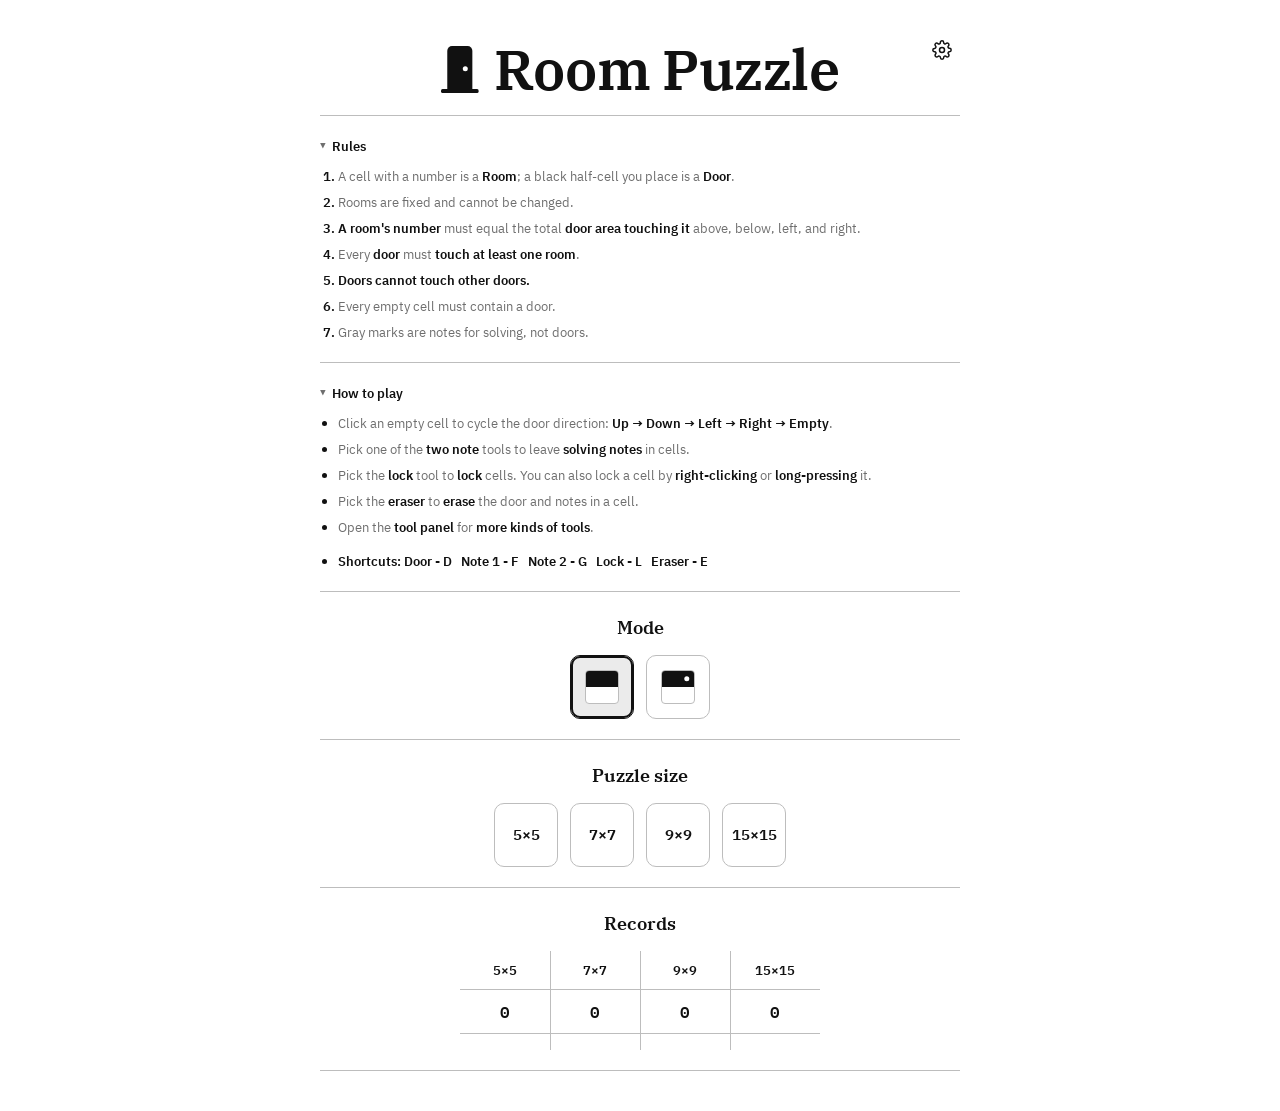
==== commit 61d775b9: "규칙 7번·조작법 문구 수정, 지우개 툴팁에 메모 삭제 반영 - 규칙 7번의 '문' 따옴표 제거 (일본어·중국어도 동일) - 조작법의 자물쇠/지우개/도구창 항목 문구와 강조 수정 " ====
--- a/index.html
+++ b/index.html
@@ -2174,14 +2174,14 @@
         '<li>모든 <strong>문</strong>은 반드시 하나 이상의 <strong>룸과 닿아있어야</strong> 한다.</li>' +
         '<li>모든 <strong>문은 다른 문과 닿을 수 없다.</strong></li>' +
         '<li>모든 빈칸에는 문이 들어가야 한다.</li>' +
-        '<li>회색으로 된 칸은 풀이를 위한 표기용 칸으로, \'문\'이 아니다.</li>',
+        '<li>회색으로 된 칸은 풀이를 위한 표기용 칸으로, 문이 아니다.</li>',
       controlsTitle: '조작법',
       controlsBody:
         '<li>빈칸을 클릭하면 <strong>위 → 아래 → 왼쪽 → 오른쪽 → 빈칸</strong> 순서로 문의 방향이 바뀐다.</li>' +
         '<li><strong>메모</strong> 도구 <strong>두 종</strong>을 선택하여 칸에 <strong>풀이용 메모</strong>를 남길 수 있다.</li>' +
-        '<li><strong>자물쇠</strong> 도구를 선택하여 칸을 <strong>잠글</strong> 수 있다. <strong>우클릭 또는 길게 클릭</strong>하여 잠그는 것도 가능하다.</li>' +
-        '<li><strong>지우개</strong>를 누르면 선택한 칸의 문을 지울 수 있다.</li>' +
-        '<li><strong>도구창을 열어</strong> 더 다양한 종류의 도구를 선택할 수 있다.</li>' +
+        '<li><strong>자물쇠</strong> 도구를 선택하여 칸을 <strong>잠글</strong> 수 있다. <strong>우클릭</strong> 또는 <strong>길게 클릭</strong>하여 잠그는 것도 가능하다.</li>' +
+        '<li><strong>지우개</strong>를 누르면 칸 내부의 문과 메모를 <strong>지울</strong> 수 있다.</li>' +
+        '<li><strong>도구창</strong>을 열어 더 <strong>다양한 종류의 도구</strong>를 선택할 수 있다.</li>' +
         '<li class="shortcut-line"><strong>단축키: 문 - D&nbsp;&nbsp;&nbsp;메모1 - F&nbsp;&nbsp;&nbsp;메모2 - G&nbsp;&nbsp;&nbsp;잠금 - L&nbsp;&nbsp;&nbsp;지우개 - E</strong></li>',
       modeTitle: '모드',
       modePlain: '문고리 없음',
@@ -2206,7 +2206,7 @@
       tool_s_left: '왼쪽 줄 표시 (1/4칸, 답안에 포함되지 않음)',
       tool_s_right: '오른쪽 줄 표시 (1/4칸, 답안에 포함되지 않음)',
       toolLock: '잠금 모드: 켜면 누른 칸이 잠기거나 풀립니다',
-      toolErase: '지우개: 누른 칸의 문을 지웁니다',
+      toolErase: '지우개: 누른 칸의 문과 메모를 지웁니다',
       undoTitle: '실행 취소 (Ctrl+Z)',
       redo: '다시 실행',
       zoomIn: '확대',
@@ -2247,9 +2247,9 @@
       controlsBody:
         '<li>Click an empty cell to cycle the door direction: <strong>Up → Down → Left → Right → Empty</strong>.</li>' +
         '<li>Pick one of the <strong>two note</strong> tools to leave <strong>solving notes</strong> in cells.</li>' +
-        '<li>Pick the <strong>lock</strong> tool to <strong>lock</strong> cells. You can also lock a cell by <strong>right-clicking or long-pressing</strong> it.</li>' +
-        '<li>Pick the <strong>eraser</strong> to clear the door in a cell you click.</li>' +
-        '<li><strong>Open the tool panel</strong> for more kinds of tools.</li>' +
+        '<li>Pick the <strong>lock</strong> tool to <strong>lock</strong> cells. You can also lock a cell by <strong>right-clicking</strong> or <strong>long-pressing</strong> it.</li>' +
+        '<li>Pick the <strong>eraser</strong> to <strong>erase</strong> the door and notes in a cell.</li>' +
+        '<li>Open the <strong>tool panel</strong> for <strong>more kinds of tools</strong>.</li>' +
         '<li class="shortcut-line"><strong>Shortcuts: Door - D&nbsp;&nbsp;&nbsp;Note 1 - F&nbsp;&nbsp;&nbsp;Note 2 - G&nbsp;&nbsp;&nbsp;Lock - L&nbsp;&nbsp;&nbsp;Eraser - E</strong></li>',
       modeTitle: 'Mode',
       modePlain: 'No doorknobs',
@@ -2274,7 +2274,7 @@
       tool_s_left: 'Left strip mark (quarter cell, not part of the answer)',
       tool_s_right: 'Right strip mark (quarter cell, not part of the answer)',
       toolLock: 'Lock mode: tap a cell to lock or unlock it',
-      toolErase: 'Eraser: clears the door in a clicked cell',
+      toolErase: 'Eraser: clears the door and notes in a clicked cell',
       undoTitle: 'Undo (Ctrl+Z)',
       redo: 'Redo',
       zoomIn: 'Zoom in',
@@ -2303,9 +2303,9 @@
       themeCyber: "サイバーパンク",
       themeIvory: "モダン",
       rulesTitle: "ルール",
-      rulesBody: "<li>数字が書かれたマスは<strong>「ルーム」</strong>、置くことのできる黒い半マスは<strong>「ドア」</strong>です。</li><li>ルームの配置は変えられません。</li><li><strong>ルームの数字</strong>は、上下左右に<strong>接しているドアの面積</strong>の合計と同じでなければなりません。</li><li>すべての<strong>ドア</strong>は、必ず1つ以上の<strong>ルームに接していなければなりません</strong>。</li><li><strong>ドア同士は接することができません。</strong></li><li>すべての空きマスにドアを置かなければなりません。</li><li>グレーのマスは解答用のメモで、「ドア」ではありません。</li>",
+      rulesBody: "<li>数字が書かれたマスは<strong>「ルーム」</strong>、置くことのできる黒い半マスは<strong>「ドア」</strong>です。</li><li>ルームの配置は変えられません。</li><li><strong>ルームの数字</strong>は、上下左右に<strong>接しているドアの面積</strong>の合計と同じでなければなりません。</li><li>すべての<strong>ドア</strong>は、必ず1つ以上の<strong>ルームに接していなければなりません</strong>。</li><li><strong>ドア同士は接することができません。</strong></li><li>すべての空きマスにドアを置かなければなりません。</li><li>グレーのマスは解答用のメモで、ドアではありません。</li>",
       controlsTitle: "操作方法",
-      controlsBody: "<li>空きマスをクリックすると、<strong>上 → 下 → 左 → 右 → 空白</strong>の順にドアの向きが変わります。</li><li><strong>2種類</strong>の<strong>メモ</strong>ツールで、マスに<strong>解答用のメモ</strong>を残せます。</li><li><strong>鍵</strong>ツールでマスを<strong>ロック</strong>できます。<strong>右クリックまたは長押し</strong>でもロックできます。</li><li><strong>消しゴム</strong>を選ぶと、クリックしたマスのドアを消せます。</li><li><strong>ツール欄を開く</strong>と、さらに多くのツールを選べます。</li><li class=\"shortcut-line\"><strong>ショートカット：ドア - D&nbsp;&nbsp;&nbsp;メモ1 - F&nbsp;&nbsp;&nbsp;メモ2 - G&nbsp;&nbsp;&nbsp;ロック - L&nbsp;&nbsp;&nbsp;消しゴム - E</strong></li>",
+      controlsBody: "<li>空きマスをクリックすると、<strong>上 → 下 → 左 → 右 → 空白</strong>の順にドアの向きが変わります。</li><li><strong>2種類</strong>の<strong>メモ</strong>ツールで、マスに<strong>解答用のメモ</strong>を残せます。</li><li><strong>鍵</strong>ツールでマスを<strong>ロック</strong>できます。<strong>右クリック</strong>または<strong>長押し</strong>でもロックできます。</li><li><strong>消しゴム</strong>を選ぶと、マスの中のドアとメモを<strong>消せます</strong>。</li><li><strong>ツール欄</strong>を開くと、さらに<strong>多くの種類のツール</strong>を選べます。</li><li class=\"shortcut-line\"><strong>ショートカット：ドア - D&nbsp;&nbsp;&nbsp;メモ1 - F&nbsp;&nbsp;&nbsp;メモ2 - G&nbsp;&nbsp;&nbsp;ロック - L&nbsp;&nbsp;&nbsp;消しゴム - E</strong></li>",
       modeTitle: "モード",
       modePlain: "ドアノブなし",
       modeKnob: "ドアノブあり",
@@ -2329,7 +2329,7 @@
       tool_s_left: "左の線メモ（1/4マス、解答に含まれません）",
       tool_s_right: "右の線メモ（1/4マス、解答に含まれません）",
       toolLock: "ロックモード：タップしたマスをロック／解除",
-      toolErase: "消しゴム：クリックしたマスのドアを消します",
+      toolErase: "消しゴム：クリックしたマスのドアとメモを消します",
       undoTitle: "元に戻す (Ctrl+Z)",
       redo: "やり直す",
       zoomIn: "拡大",
@@ -2358,9 +2358,9 @@
       themeCyber: "赛博朋克",
       themeIvory: "现代",
       rulesTitle: "规则",
-      rulesBody: "<li>写有数字的格子是<strong>“房间”</strong>，可以放置的黑色半格是<strong>“门”</strong>。</li><li>房间的位置不能改变。</li><li><strong>房间的数字</strong>必须等于其上下左右<strong>相邻门的面积</strong>之和。</li><li>每一扇<strong>门</strong>都必须<strong>至少与一个房间相邻</strong>。</li><li><strong>门与门不能相邻。</strong></li><li>所有空格都必须放入门。</li><li>灰色的格子是解题用的标记，不是“门”。</li>",
+      rulesBody: "<li>写有数字的格子是<strong>“房间”</strong>，可以放置的黑色半格是<strong>“门”</strong>。</li><li>房间的位置不能改变。</li><li><strong>房间的数字</strong>必须等于其上下左右<strong>相邻门的面积</strong>之和。</li><li>每一扇<strong>门</strong>都必须<strong>至少与一个房间相邻</strong>。</li><li><strong>门与门不能相邻。</strong></li><li>所有空格都必须放入门。</li><li>灰色的格子是解题用的标记，不是门。</li>",
       controlsTitle: "操作方法",
-      controlsBody: "<li>点击空格，门的方向会按<strong>上 → 下 → 左 → 右 → 空白</strong>的顺序切换。</li><li>选择<strong>两种标记</strong>工具之一，可在格子中留下<strong>解题标记</strong>。</li><li>选择<strong>锁</strong>工具可以<strong>锁定</strong>格子。也可以<strong>右键点击或长按</strong>格子来锁定。</li><li>选择<strong>橡皮擦</strong>后，点击格子即可擦除其中的门。</li><li><strong>展开工具栏</strong>可以选择更多种类的工具。</li><li class=\"shortcut-line\"><strong>快捷键：门 - D&nbsp;&nbsp;&nbsp;标记1 - F&nbsp;&nbsp;&nbsp;标记2 - G&nbsp;&nbsp;&nbsp;锁定 - L&nbsp;&nbsp;&nbsp;橡皮擦 - E</strong></li>",
+      controlsBody: "<li>点击空格，门的方向会按<strong>上 → 下 → 左 → 右 → 空白</strong>的顺序切换。</li><li>选择<strong>两种标记</strong>工具之一，可在格子中留下<strong>解题标记</strong>。</li><li>选择<strong>锁</strong>工具可以<strong>锁定</strong>格子。也可以<strong>右键点击</strong>或<strong>长按</strong>格子来锁定。</li><li>选择<strong>橡皮擦</strong>后，可以<strong>擦除</strong>格子中的门和标记。</li><li>展开<strong>工具栏</strong>可以选择<strong>更多种类的工具</strong>。</li><li class=\"shortcut-line\"><strong>快捷键：门 - D&nbsp;&nbsp;&nbsp;标记1 - F&nbsp;&nbsp;&nbsp;标记2 - G&nbsp;&nbsp;&nbsp;锁定 - L&nbsp;&nbsp;&nbsp;橡皮擦 - E</strong></li>",
       modeTitle: "模式",
       modePlain: "无门把手",
       modeKnob: "有门把手",
@@ -2384,7 +2384,7 @@
       tool_s_left: "左侧条形标记（1/4格，不计入答案）",
       tool_s_right: "右侧条形标记（1/4格，不计入答案）",
       toolLock: "锁定模式：点击格子以锁定或解锁",
-      toolErase: "橡皮擦：擦除所点格子中的门",
+      toolErase: "橡皮擦：擦除所点格子中的门和标记",
       undoTitle: "撤销 (Ctrl+Z)",
       redo: "重做",
       zoomIn: "放大",
@@ -2413,9 +2413,9 @@
       themeCyber: "賽博龐克",
       themeIvory: "現代",
       rulesTitle: "規則",
-      rulesBody: "<li>寫有數字的格子是<strong>「房間」</strong>，可以放置的黑色半格是<strong>「門」</strong>。</li><li>房間的位置不能改變。</li><li><strong>房間的數字</strong>必須等於其上下左右<strong>相鄰門的面積</strong>總和。</li><li>每一扇<strong>門</strong>都必須<strong>至少與一個房間相鄰</strong>。</li><li><strong>門與門不能相鄰。</strong></li><li>所有空格都必須放入門。</li><li>灰色的格子是解題用的標記，不是「門」。</li>",
+      rulesBody: "<li>寫有數字的格子是<strong>「房間」</strong>，可以放置的黑色半格是<strong>「門」</strong>。</li><li>房間的位置不能改變。</li><li><strong>房間的數字</strong>必須等於其上下左右<strong>相鄰門的面積</strong>總和。</li><li>每一扇<strong>門</strong>都必須<strong>至少與一個房間相鄰</strong>。</li><li><strong>門與門不能相鄰。</strong></li><li>所有空格都必須放入門。</li><li>灰色的格子是解題用的標記，不是門。</li>",
       controlsTitle: "操作方式",
-      controlsBody: "<li>點擊空格，門的方向會依<strong>上 → 下 → 左 → 右 → 空白</strong>的順序切換。</li><li>選擇<strong>兩種標記</strong>工具之一，可在格子中留下<strong>解題標記</strong>。</li><li>選擇<strong>鎖</strong>工具可以<strong>鎖定</strong>格子。也可以<strong>右鍵點擊或長按</strong>格子來鎖定。</li><li>選擇<strong>橡皮擦</strong>後，點擊格子即可擦除其中的門。</li><li><strong>展開工具列</strong>可以選擇更多種類的工具。</li><li class=\"shortcut-line\"><strong>快速鍵：門 - D&nbsp;&nbsp;&nbsp;標記1 - F&nbsp;&nbsp;&nbsp;標記2 - G&nbsp;&nbsp;&nbsp;鎖定 - L&nbsp;&nbsp;&nbsp;橡皮擦 - E</strong></li>",
+      controlsBody: "<li>點擊空格，門的方向會依<strong>上 → 下 → 左 → 右 → 空白</strong>的順序切換。</li><li>選擇<strong>兩種標記</strong>工具之一，可在格子中留下<strong>解題標記</strong>。</li><li>選擇<strong>鎖</strong>工具可以<strong>鎖定</strong>格子。也可以<strong>右鍵點擊</strong>或<strong>長按</strong>格子來鎖定。</li><li>選擇<strong>橡皮擦</strong>後，可以<strong>擦除</strong>格子中的門和標記。</li><li>展開<strong>工具列</strong>可以選擇<strong>更多種類的工具</strong>。</li><li class=\"shortcut-line\"><strong>快速鍵：門 - D&nbsp;&nbsp;&nbsp;標記1 - F&nbsp;&nbsp;&nbsp;標記2 - G&nbsp;&nbsp;&nbsp;鎖定 - L&nbsp;&nbsp;&nbsp;橡皮擦 - E</strong></li>",
       modeTitle: "模式",
       modePlain: "無門把",
       modeKnob: "有門把",
@@ -2439,7 +2439,7 @@
       tool_s_left: "左側條狀標記（1/4格，不計入答案）",
       tool_s_right: "右側條狀標記（1/4格，不計入答案）",
       toolLock: "鎖定模式：點擊格子以鎖定或解鎖",
-      toolErase: "橡皮擦：擦除所點格子中的門",
+      toolErase: "橡皮擦：擦除所點格子中的門和標記",
       undoTitle: "復原 (Ctrl+Z)",
       redo: "重做",
       zoomIn: "放大",
@@ -2470,7 +2470,7 @@
       rulesTitle: "Reglas",
       rulesBody: "<li>Una casilla con número es una <strong>Habitación</strong>; una media casilla negra que colocas es una <strong>Puerta</strong>.</li><li>Las habitaciones son fijas y no se pueden cambiar.</li><li><strong>El número de una habitación</strong> debe ser igual al <strong>área total de puertas que la tocan</strong> arriba, abajo, a la izquierda y a la derecha.</li><li>Cada <strong>puerta</strong> debe <strong>tocar al menos una habitación</strong>.</li><li><strong>Las puertas no pueden tocar otras puertas.</strong></li><li>Todas las casillas vacías deben contener una puerta.</li><li>Las marcas grises son notas para resolver, no puertas.</li>",
       controlsTitle: "Cómo jugar",
-      controlsBody: "<li>Haz clic en una casilla vacía para cambiar la dirección de la puerta: <strong>Arriba → Abajo → Izquierda → Derecha → Vacía</strong>.</li><li>Elige una de las <strong>dos</strong> herramientas de <strong>notas</strong> para dejar <strong>notas de resolución</strong> en las casillas.</li><li>Elige la herramienta de <strong>candado</strong> para <strong>bloquear</strong> casillas. También puedes bloquear una casilla con <strong>clic derecho o manteniéndola pulsada</strong>.</li><li>Elige el <strong>borrador</strong> para quitar la puerta de la casilla que pulses.</li><li><strong>Abre el panel de herramientas</strong> para elegir más tipos de herramientas.</li><li class=\"shortcut-line\"><strong>Atajos: Puerta - D&nbsp;&nbsp;&nbsp;Nota 1 - F&nbsp;&nbsp;&nbsp;Nota 2 - G&nbsp;&nbsp;&nbsp;Bloquear - L&nbsp;&nbsp;&nbsp;Borrador - E</strong></li>",
+      controlsBody: "<li>Haz clic en una casilla vacía para cambiar la dirección de la puerta: <strong>Arriba → Abajo → Izquierda → Derecha → Vacía</strong>.</li><li>Elige una de las <strong>dos</strong> herramientas de <strong>notas</strong> para dejar <strong>notas de resolución</strong> en las casillas.</li><li>Elige la herramienta de <strong>candado</strong> para <strong>bloquear</strong> casillas. También puedes bloquear una casilla con <strong>clic derecho</strong> o <strong>manteniéndola pulsada</strong>.</li><li>Elige el <strong>borrador</strong> para <strong>borrar</strong> la puerta y las notas de una casilla.</li><li>Abre el <strong>panel de herramientas</strong> para elegir <strong>más tipos de herramientas</strong>.</li><li class=\"shortcut-line\"><strong>Atajos: Puerta - D&nbsp;&nbsp;&nbsp;Nota 1 - F&nbsp;&nbsp;&nbsp;Nota 2 - G&nbsp;&nbsp;&nbsp;Bloquear - L&nbsp;&nbsp;&nbsp;Borrador - E</strong></li>",
       modeTitle: "Modo",
       modePlain: "Sin pomos",
       modeKnob: "Con pomos",
@@ -2494,7 +2494,7 @@
       tool_s_left: "Franja izquierda (cuarto de casilla, no cuenta en la respuesta)",
       tool_s_right: "Franja derecha (cuarto de casilla, no cuenta en la respuesta)",
       toolLock: "Modo bloqueo: toca una casilla para bloquearla o desbloquearla",
-      toolErase: "Borrador: quita la puerta de la casilla que pulses",
+      toolErase: "Borrador: quita la puerta y las notas de la casilla que pulses",
       undoTitle: "Deshacer (Ctrl+Z)",
       redo: "Rehacer",
       zoomIn: "Acercar",
@@ -2525,7 +2525,7 @@
       rulesTitle: "Règles",
       rulesBody: "<li>Une case avec un nombre est une <strong>Pièce</strong> ; une demi-case noire que vous placez est une <strong>Porte</strong>.</li><li>Les pièces sont fixes et ne peuvent pas être modifiées.</li><li><strong>Le nombre d’une pièce</strong> doit être égal à la <strong>surface totale des portes qui la touchent</strong> en haut, en bas, à gauche et à droite.</li><li>Chaque <strong>porte</strong> doit <strong>toucher au moins une pièce</strong>.</li><li><strong>Les portes ne peuvent pas se toucher entre elles.</strong></li><li>Chaque case vide doit contenir une porte.</li><li>Les marques grises sont des notes pour résoudre, pas des portes.</li>",
       controlsTitle: "Comment jouer",
-      controlsBody: "<li>Cliquez sur une case vide pour changer l’orientation de la porte : <strong>Haut → Bas → Gauche → Droite → Vide</strong>.</li><li>Choisissez l’un des <strong>deux</strong> outils de <strong>notes</strong> pour laisser des <strong>notes de résolution</strong> dans les cases.</li><li>Choisissez l’outil <strong>cadenas</strong> pour <strong>verrouiller</strong> des cases. Vous pouvez aussi verrouiller une case par un <strong>clic droit ou un appui long</strong>.</li><li>Choisissez la <strong>gomme</strong> pour effacer la porte de la case cliquée.</li><li><strong>Ouvrez le panneau d’outils</strong> pour choisir parmi plus d’outils.</li><li class=\"shortcut-line\"><strong>Raccourcis : Porte - D&nbsp;&nbsp;&nbsp;Note 1 - F&nbsp;&nbsp;&nbsp;Note 2 - G&nbsp;&nbsp;&nbsp;Verrou - L&nbsp;&nbsp;&nbsp;Gomme - E</strong></li>",
+      controlsBody: "<li>Cliquez sur une case vide pour changer l’orientation de la porte : <strong>Haut → Bas → Gauche → Droite → Vide</strong>.</li><li>Choisissez l’un des <strong>deux</strong> outils de <strong>notes</strong> pour laisser des <strong>notes de résolution</strong> dans les cases.</li><li>Choisissez l’outil <strong>cadenas</strong> pour <strong>verrouiller</strong> des cases. Vous pouvez aussi verrouiller une case par un <strong>clic droit</strong> ou un <strong>appui long</strong>.</li><li>Choisissez la <strong>gomme</strong> pour <strong>effacer</strong> la porte et les notes d’une case.</li><li>Ouvrez le <strong>panneau d’outils</strong> pour choisir parmi <strong>plus de types d’outils</strong>.</li><li class=\"shortcut-line\"><strong>Raccourcis : Porte - D&nbsp;&nbsp;&nbsp;Note 1 - F&nbsp;&nbsp;&nbsp;Note 2 - G&nbsp;&nbsp;&nbsp;Verrou - L&nbsp;&nbsp;&nbsp;Gomme - E</strong></li>",
       modeTitle: "Mode",
       modePlain: "Sans poignées",
       modeKnob: "Avec poignées",
@@ -2549,7 +2549,7 @@
       tool_s_left: "Bande de gauche (quart de case, hors réponse)",
       tool_s_right: "Bande de droite (quart de case, hors réponse)",
       toolLock: "Mode verrou : touchez une case pour la verrouiller ou la déverrouiller",
-      toolErase: "Gomme : efface la porte de la case cliquée",
+      toolErase: "Gomme : efface la porte et les notes de la case cliquée",
       undoTitle: "Annuler (Ctrl+Z)",
       redo: "Rétablir",
       zoomIn: "Zoom avant",
@@ -2580,7 +2580,7 @@
       rulesTitle: "Regeln",
       rulesBody: "<li>Ein Feld mit einer Zahl ist ein <strong>Raum</strong>; ein schwarzes Halbfeld, das du setzt, ist eine <strong>Tür</strong>.</li><li>Räume sind fest und können nicht verändert werden.</li><li><strong>Die Zahl eines Raums</strong> muss der <strong>Gesamtfläche der angrenzenden Türen</strong> oben, unten, links und rechts entsprechen.</li><li>Jede <strong>Tür</strong> muss <strong>mindestens einen Raum berühren</strong>.</li><li><strong>Türen dürfen andere Türen nicht berühren.</strong></li><li>Jedes leere Feld muss eine Tür enthalten.</li><li>Graue Markierungen sind Notizen zum Lösen, keine Türen.</li>",
       controlsTitle: "Spielanleitung",
-      controlsBody: "<li>Klicke auf ein leeres Feld, um die Türrichtung zu wechseln: <strong>Oben → Unten → Links → Rechts → Leer</strong>.</li><li>Mit den <strong>zwei Notizwerkzeugen</strong> hinterlässt du <strong>Lösungsnotizen</strong> in Feldern.</li><li>Mit dem <strong>Schloss</strong>-Werkzeug kannst du Felder <strong>sperren</strong>. Auch <strong>Rechtsklick oder langes Drücken</strong> sperrt ein Feld.</li><li>Wähle den <strong>Radierer</strong>, um die Tür im angeklickten Feld zu löschen.</li><li><strong>Öffne die Werkzeugleiste</strong>, um weitere Werkzeuge zu wählen.</li><li class=\"shortcut-line\"><strong>Tastenkürzel: Tür - D&nbsp;&nbsp;&nbsp;Notiz 1 - F&nbsp;&nbsp;&nbsp;Notiz 2 - G&nbsp;&nbsp;&nbsp;Sperren - L&nbsp;&nbsp;&nbsp;Radierer - E</strong></li>",
+      controlsBody: "<li>Klicke auf ein leeres Feld, um die Türrichtung zu wechseln: <strong>Oben → Unten → Links → Rechts → Leer</strong>.</li><li>Mit den <strong>zwei Notizwerkzeugen</strong> hinterlässt du <strong>Lösungsnotizen</strong> in Feldern.</li><li>Mit dem <strong>Schloss</strong>-Werkzeug kannst du Felder <strong>sperren</strong>. Auch <strong>Rechtsklick</strong> oder <strong>langes Drücken</strong> sperrt ein Feld.</li><li>Mit dem <strong>Radierer</strong> kannst du Tür und Notizen in einem Feld <strong>löschen</strong>.</li><li>Öffne die <strong>Werkzeugleiste</strong>, um aus <strong>weiteren Werkzeugarten</strong> zu wählen.</li><li class=\"shortcut-line\"><strong>Tastenkürzel: Tür - D&nbsp;&nbsp;&nbsp;Notiz 1 - F&nbsp;&nbsp;&nbsp;Notiz 2 - G&nbsp;&nbsp;&nbsp;Sperren - L&nbsp;&nbsp;&nbsp;Radierer - E</strong></li>",
       modeTitle: "Modus",
       modePlain: "Ohne Türknäufe",
       modeKnob: "Mit Türknäufen",
@@ -2604,7 +2604,7 @@
       tool_s_left: "Streifen links (Viertelfeld, zählt nicht zur Lösung)",
       tool_s_right: "Streifen rechts (Viertelfeld, zählt nicht zur Lösung)",
       toolLock: "Sperrmodus: Feld antippen zum Sperren oder Entsperren",
-      toolErase: "Radierer: löscht die Tür im angeklickten Feld",
+      toolErase: "Radierer: löscht Tür und Notizen im angeklickten Feld",
       undoTitle: "Rückgängig (Strg+Z)",
       redo: "Wiederholen",
       zoomIn: "Vergrößern",
@@ -2635,7 +2635,7 @@
       rulesTitle: "Regras",
       rulesBody: "<li>Uma casa com número é um <strong>Quarto</strong>; uma meia casa preta que você coloca é uma <strong>Porta</strong>.</li><li>Os quartos são fixos e não podem ser alterados.</li><li><strong>O número de um quarto</strong> deve ser igual à <strong>área total de portas que o tocam</strong> acima, abaixo, à esquerda e à direita.</li><li>Toda <strong>porta</strong> deve <strong>tocar pelo menos um quarto</strong>.</li><li><strong>Portas não podem tocar outras portas.</strong></li><li>Toda casa vazia deve conter uma porta.</li><li>As marcas cinzas são anotações para resolver, não portas.</li>",
       controlsTitle: "Como jogar",
-      controlsBody: "<li>Clique em uma casa vazia para alternar a direção da porta: <strong>Cima → Baixo → Esquerda → Direita → Vazia</strong>.</li><li>Escolha uma das <strong>duas</strong> ferramentas de <strong>anotação</strong> para deixar <strong>anotações de resolução</strong> nas casas.</li><li>Escolha a ferramenta de <strong>cadeado</strong> para <strong>bloquear</strong> casas. Também dá para bloquear com <strong>clique direito ou pressionando e segurando</strong> a casa.</li><li>Escolha a <strong>borracha</strong> para apagar a porta da casa clicada.</li><li><strong>Abra o painel de ferramentas</strong> para escolher mais tipos de ferramentas.</li><li class=\"shortcut-line\"><strong>Atalhos: Porta - D&nbsp;&nbsp;&nbsp;Anotação 1 - F&nbsp;&nbsp;&nbsp;Anotação 2 - G&nbsp;&nbsp;&nbsp;Bloquear - L&nbsp;&nbsp;&nbsp;Borracha - E</strong></li>",
+      controlsBody: "<li>Clique em uma casa vazia para alternar a direção da porta: <strong>Cima → Baixo → Esquerda → Direita → Vazia</strong>.</li><li>Escolha uma das <strong>duas</strong> ferramentas de <strong>anotação</strong> para deixar <strong>anotações de resolução</strong> nas casas.</li><li>Escolha a ferramenta de <strong>cadeado</strong> para <strong>bloquear</strong> casas. Também dá para bloquear com <strong>clique direito</strong> ou <strong>pressionando e segurando</strong> a casa.</li><li>Escolha a <strong>borracha</strong> para <strong>apagar</strong> a porta e as anotações de uma casa.</li><li>Abra o <strong>painel de ferramentas</strong> para escolher <strong>mais tipos de ferramentas</strong>.</li><li class=\"shortcut-line\"><strong>Atalhos: Porta - D&nbsp;&nbsp;&nbsp;Anotação 1 - F&nbsp;&nbsp;&nbsp;Anotação 2 - G&nbsp;&nbsp;&nbsp;Bloquear - L&nbsp;&nbsp;&nbsp;Borracha - E</strong></li>",
       modeTitle: "Modo",
       modePlain: "Sem maçanetas",
       modeKnob: "Com maçanetas",
@@ -2659,7 +2659,7 @@
       tool_s_left: "Faixa esquerda (um quarto de casa, não conta na resposta)",
       tool_s_right: "Faixa direita (um quarto de casa, não conta na resposta)",
       toolLock: "Modo bloqueio: toque numa casa para bloquear ou desbloquear",
-      toolErase: "Borracha: apaga a porta da casa clicada",
+      toolErase: "Borracha: apaga a porta e as anotações da casa clicada",
       undoTitle: "Desfazer (Ctrl+Z)",
       redo: "Refazer",
       zoomIn: "Ampliar",
@@ -2690,7 +2690,7 @@
       rulesTitle: "Правила",
       rulesBody: "<li>Клетка с числом — это <strong>Комната</strong>; чёрная полуклетка, которую вы ставите, — это <strong>Дверь</strong>.</li><li>Комнаты зафиксированы, их нельзя изменить.</li><li><strong>Число комнаты</strong> должно быть равно <strong>общей площади дверей, касающихся её</strong> сверху, снизу, слева и справа.</li><li>Каждая <strong>дверь</strong> должна <strong>касаться хотя бы одной комнаты</strong>.</li><li><strong>Двери не могут касаться друг друга.</strong></li><li>В каждой пустой клетке должна быть дверь.</li><li>Серые отметки — это заметки для решения, а не двери.</li>",
       controlsTitle: "Как играть",
-      controlsBody: "<li>Нажмите на пустую клетку, чтобы менять направление двери: <strong>Вверх → Вниз → Влево → Вправо → Пусто</strong>.</li><li>Выберите один из <strong>двух</strong> инструментов <strong>заметок</strong>, чтобы оставлять в клетках <strong>заметки для решения</strong>.</li><li>Выберите инструмент <strong>замок</strong>, чтобы <strong>блокировать</strong> клетки. Заблокировать клетку можно и <strong>правым кликом или долгим нажатием</strong>.</li><li>Выберите <strong>ластик</strong>, чтобы стереть дверь в нажатой клетке.</li><li><strong>Откройте панель инструментов</strong>, чтобы выбрать больше инструментов.</li><li class=\"shortcut-line\"><strong>Горячие клавиши: Дверь - D&nbsp;&nbsp;&nbsp;Заметка 1 - F&nbsp;&nbsp;&nbsp;Заметка 2 - G&nbsp;&nbsp;&nbsp;Замок - L&nbsp;&nbsp;&nbsp;Ластик - E</strong></li>",
+      controlsBody: "<li>Нажмите на пустую клетку, чтобы менять направление двери: <strong>Вверх → Вниз → Влево → Вправо → Пусто</strong>.</li><li>Выберите один из <strong>двух</strong> инструментов <strong>заметок</strong>, чтобы оставлять в клетках <strong>заметки для решения</strong>.</li><li>Выберите инструмент <strong>замок</strong>, чтобы <strong>блокировать</strong> клетки. Заблокировать клетку можно и <strong>правым кликом</strong> или <strong>долгим нажатием</strong>.</li><li>Выберите <strong>ластик</strong>, чтобы <strong>стереть</strong> дверь и заметки в клетке.</li><li>Откройте <strong>панель инструментов</strong>, чтобы выбрать <strong>больше видов инструментов</strong>.</li><li class=\"shortcut-line\"><strong>Горячие клавиши: Дверь - D&nbsp;&nbsp;&nbsp;Заметка 1 - F&nbsp;&nbsp;&nbsp;Заметка 2 - G&nbsp;&nbsp;&nbsp;Замок - L&nbsp;&nbsp;&nbsp;Ластик - E</strong></li>",
       modeTitle: "Режим",
       modePlain: "Без ручек",
       modeKnob: "С ручками",
@@ -2714,7 +2714,7 @@
       tool_s_left: "Левая полоса (четверть клетки, не входит в ответ)",
       tool_s_right: "Правая полоса (четверть клетки, не входит в ответ)",
       toolLock: "Режим блокировки: нажмите на клетку, чтобы заблокировать или разблокировать",
-      toolErase: "Ластик: стирает дверь в нажатой клетке",
+      toolErase: "Ластик: стирает дверь и заметки в нажатой клетке",
       undoTitle: "Отменить (Ctrl+Z)",
       redo: "Повторить",
       zoomIn: "Увеличить",
@@ -2745,7 +2745,7 @@
       rulesTitle: "Regole",
       rulesBody: "<li>Una casella con un numero è una <strong>Stanza</strong>; una mezza casella nera che posizioni è una <strong>Porta</strong>.</li><li>Le stanze sono fisse e non si possono modificare.</li><li><strong>Il numero di una stanza</strong> deve essere uguale all’<strong>area totale delle porte che la toccano</strong> sopra, sotto, a sinistra e a destra.</li><li>Ogni <strong>porta</strong> deve <strong>toccare almeno una stanza</strong>.</li><li><strong>Le porte non possono toccare altre porte.</strong></li><li>Ogni casella vuota deve contenere una porta.</li><li>I segni grigi sono appunti per la risoluzione, non porte.</li>",
       controlsTitle: "Come si gioca",
-      controlsBody: "<li>Fai clic su una casella vuota per cambiare la direzione della porta: <strong>Su → Giù → Sinistra → Destra → Vuota</strong>.</li><li>Scegli uno dei <strong>due</strong> strumenti <strong>appunti</strong> per lasciare <strong>appunti di risoluzione</strong> nelle caselle.</li><li>Scegli lo strumento <strong>lucchetto</strong> per <strong>bloccare</strong> le caselle. Puoi bloccare una casella anche con <strong>clic destro o tenendola premuta</strong>.</li><li>Scegli la <strong>gomma</strong> per cancellare la porta nella casella cliccata.</li><li><strong>Apri il pannello strumenti</strong> per scegliere altri tipi di strumenti.</li><li class=\"shortcut-line\"><strong>Scorciatoie: Porta - D&nbsp;&nbsp;&nbsp;Appunto 1 - F&nbsp;&nbsp;&nbsp;Appunto 2 - G&nbsp;&nbsp;&nbsp;Blocco - L&nbsp;&nbsp;&nbsp;Gomma - E</strong></li>",
+      controlsBody: "<li>Fai clic su una casella vuota per cambiare la direzione della porta: <strong>Su → Giù → Sinistra → Destra → Vuota</strong>.</li><li>Scegli uno dei <strong>due</strong> strumenti <strong>appunti</strong> per lasciare <strong>appunti di risoluzione</strong> nelle caselle.</li><li>Scegli lo strumento <strong>lucchetto</strong> per <strong>bloccare</strong> le caselle. Puoi bloccare una casella anche con <strong>clic destro</strong> o <strong>tenendola premuta</strong>.</li><li>Scegli la <strong>gomma</strong> per <strong>cancellare</strong> la porta e gli appunti di una casella.</li><li>Apri il <strong>pannello strumenti</strong> per scegliere <strong>altri tipi di strumenti</strong>.</li><li class=\"shortcut-line\"><strong>Scorciatoie: Porta - D&nbsp;&nbsp;&nbsp;Appunto 1 - F&nbsp;&nbsp;&nbsp;Appunto 2 - G&nbsp;&nbsp;&nbsp;Blocco - L&nbsp;&nbsp;&nbsp;Gomma - E</strong></li>",
       modeTitle: "Modalità",
       modePlain: "Senza pomelli",
       modeKnob: "Con pomelli",
@@ -2769,7 +2769,7 @@
       tool_s_left: "Striscia a sinistra (quarto di casella, non conta nella risposta)",
       tool_s_right: "Striscia a destra (quarto di casella, non conta nella risposta)",
       toolLock: "Modalità blocco: tocca una casella per bloccarla o sbloccarla",
-      toolErase: "Gomma: cancella la porta nella casella cliccata",
+      toolErase: "Gomma: cancella la porta e gli appunti nella casella cliccata",
       undoTitle: "Annulla (Ctrl+Z)",
       redo: "Ripeti",
       zoomIn: "Ingrandisci",
@@ -2800,7 +2800,7 @@
       rulesTitle: "Luật chơi",
       rulesBody: "<li>Ô có số là <strong>Phòng</strong>; nửa ô màu đen bạn đặt vào là <strong>Cửa</strong>.</li><li>Vị trí các phòng cố định, không thể thay đổi.</li><li><strong>Số của một phòng</strong> phải bằng <strong>tổng diện tích cửa chạm vào nó</strong> ở trên, dưới, trái và phải.</li><li>Mỗi <strong>cửa</strong> phải <strong>chạm vào ít nhất một phòng</strong>.</li><li><strong>Các cửa không được chạm vào nhau.</strong></li><li>Mọi ô trống đều phải có cửa.</li><li>Các dấu màu xám là ghi chú để giải, không phải cửa.</li>",
       controlsTitle: "Cách chơi",
-      controlsBody: "<li>Nhấn vào ô trống để đổi hướng cửa: <strong>Lên → Xuống → Trái → Phải → Trống</strong>.</li><li>Chọn một trong <strong>hai</strong> công cụ <strong>ghi chú</strong> để để lại <strong>ghi chú giải đố</strong> trong ô.</li><li>Chọn công cụ <strong>khóa</strong> để <strong>khóa</strong> ô. Bạn cũng có thể khóa ô bằng cách <strong>nhấp chuột phải hoặc nhấn giữ</strong>.</li><li>Chọn <strong>cục tẩy</strong> để xóa cửa trong ô bạn nhấn.</li><li><strong>Mở bảng công cụ</strong> để chọn thêm nhiều loại công cụ.</li><li class=\"shortcut-line\"><strong>Phím tắt: Cửa - D&nbsp;&nbsp;&nbsp;Ghi chú 1 - F&nbsp;&nbsp;&nbsp;Ghi chú 2 - G&nbsp;&nbsp;&nbsp;Khóa - L&nbsp;&nbsp;&nbsp;Tẩy - E</strong></li>",
+      controlsBody: "<li>Nhấn vào ô trống để đổi hướng cửa: <strong>Lên → Xuống → Trái → Phải → Trống</strong>.</li><li>Chọn một trong <strong>hai</strong> công cụ <strong>ghi chú</strong> để để lại <strong>ghi chú giải đố</strong> trong ô.</li><li>Chọn công cụ <strong>khóa</strong> để <strong>khóa</strong> ô. Bạn cũng có thể khóa ô bằng cách <strong>nhấp chuột phải</strong> hoặc <strong>nhấn giữ</strong>.</li><li>Chọn <strong>cục tẩy</strong> để <strong>xóa</strong> cửa và ghi chú trong ô.</li><li>Mở <strong>bảng công cụ</strong> để chọn <strong>nhiều loại công cụ hơn</strong>.</li><li class=\"shortcut-line\"><strong>Phím tắt: Cửa - D&nbsp;&nbsp;&nbsp;Ghi chú 1 - F&nbsp;&nbsp;&nbsp;Ghi chú 2 - G&nbsp;&nbsp;&nbsp;Khóa - L&nbsp;&nbsp;&nbsp;Tẩy - E</strong></li>",
       modeTitle: "Chế độ",
       modePlain: "Không tay nắm",
       modeKnob: "Có tay nắm",
@@ -2824,7 +2824,7 @@
       tool_s_left: "Dải trái (1/4 ô, không tính vào đáp án)",
       tool_s_right: "Dải phải (1/4 ô, không tính vào đáp án)",
       toolLock: "Chế độ khóa: chạm vào ô để khóa hoặc mở khóa",
-      toolErase: "Cục tẩy: xóa cửa trong ô được nhấn",
+      toolErase: "Cục tẩy: xóa cửa và ghi chú trong ô được nhấn",
       undoTitle: "Hoàn tác (Ctrl+Z)",
       redo: "Làm lại",
       zoomIn: "Phóng to",
@@ -2855,7 +2855,7 @@
       rulesTitle: "Aturan",
       rulesBody: "<li>Kotak bernomor adalah <strong>Ruangan</strong>; setengah kotak hitam yang kamu pasang adalah <strong>Pintu</strong>.</li><li>Posisi ruangan tetap dan tidak bisa diubah.</li><li><strong>Angka sebuah ruangan</strong> harus sama dengan <strong>total luas pintu yang menyentuhnya</strong> di atas, bawah, kiri, dan kanan.</li><li>Setiap <strong>pintu</strong> harus <strong>menyentuh setidaknya satu ruangan</strong>.</li><li><strong>Pintu tidak boleh menyentuh pintu lain.</strong></li><li>Setiap kotak kosong harus berisi pintu.</li><li>Tanda abu-abu adalah catatan untuk menyelesaikan, bukan pintu.</li>",
       controlsTitle: "Cara bermain",
-      controlsBody: "<li>Klik kotak kosong untuk mengganti arah pintu: <strong>Atas → Bawah → Kiri → Kanan → Kosong</strong>.</li><li>Pilih salah satu dari <strong>dua</strong> alat <strong>catatan</strong> untuk meninggalkan <strong>catatan penyelesaian</strong> di kotak.</li><li>Pilih alat <strong>gembok</strong> untuk <strong>mengunci</strong> kotak. Kamu juga bisa mengunci kotak dengan <strong>klik kanan atau tekan lama</strong>.</li><li>Pilih <strong>penghapus</strong> untuk menghapus pintu di kotak yang diklik.</li><li><strong>Buka panel alat</strong> untuk memilih lebih banyak jenis alat.</li><li class=\"shortcut-line\"><strong>Pintasan: Pintu - D&nbsp;&nbsp;&nbsp;Catatan 1 - F&nbsp;&nbsp;&nbsp;Catatan 2 - G&nbsp;&nbsp;&nbsp;Kunci - L&nbsp;&nbsp;&nbsp;Penghapus - E</strong></li>",
+      controlsBody: "<li>Klik kotak kosong untuk mengganti arah pintu: <strong>Atas → Bawah → Kiri → Kanan → Kosong</strong>.</li><li>Pilih salah satu dari <strong>dua</strong> alat <strong>catatan</strong> untuk meninggalkan <strong>catatan penyelesaian</strong> di kotak.</li><li>Pilih alat <strong>gembok</strong> untuk <strong>mengunci</strong> kotak. Kamu juga bisa mengunci kotak dengan <strong>klik kanan</strong> atau <strong>tekan lama</strong>.</li><li>Pilih <strong>penghapus</strong> untuk <strong>menghapus</strong> pintu dan catatan di dalam kotak.</li><li>Buka <strong>panel alat</strong> untuk memilih <strong>lebih banyak jenis alat</strong>.</li><li class=\"shortcut-line\"><strong>Pintasan: Pintu - D&nbsp;&nbsp;&nbsp;Catatan 1 - F&nbsp;&nbsp;&nbsp;Catatan 2 - G&nbsp;&nbsp;&nbsp;Kunci - L&nbsp;&nbsp;&nbsp;Penghapus - E</strong></li>",
       modeTitle: "Mode",
       modePlain: "Tanpa gagang pintu",
       modeKnob: "Dengan gagang pintu",
@@ -2879,7 +2879,7 @@
       tool_s_left: "Strip kiri (1/4 kotak, tidak dihitung dalam jawaban)",
       tool_s_right: "Strip kanan (1/4 kotak, tidak dihitung dalam jawaban)",
       toolLock: "Mode kunci: ketuk kotak untuk mengunci atau membuka",
-      toolErase: "Penghapus: menghapus pintu di kotak yang diklik",
+      toolErase: "Penghapus: menghapus pintu dan catatan di kotak yang diklik",
       undoTitle: "Urungkan (Ctrl+Z)",
       redo: "Ulangi",
       zoomIn: "Perbesar",
@@ -2910,7 +2910,7 @@
       rulesTitle: "กติกา",
       rulesBody: "<li>ช่องที่มีตัวเลขคือ <strong>ห้อง</strong> ส่วนครึ่งช่องสีดำที่คุณวางคือ <strong>ประตู</strong></li><li>ตำแหน่งของห้องคงที่และเปลี่ยนไม่ได้</li><li><strong>ตัวเลขของห้อง</strong>ต้องเท่ากับ<strong>พื้นที่รวมของประตูที่แตะห้องนั้น</strong>ทั้งด้านบน ล่าง ซ้าย และขวา</li><li><strong>ประตู</strong>ทุกบานต้อง<strong>แตะห้องอย่างน้อยหนึ่งห้อง</strong></li><li><strong>ประตูแตะกับประตูอื่นไม่ได้</strong></li><li>ทุกช่องว่างต้องมีประตู</li><li>เครื่องหมายสีเทาเป็นโน้ตสำหรับช่วยแก้ ไม่ใช่ประตู</li>",
       controlsTitle: "วิธีเล่น",
-      controlsBody: "<li>คลิกช่องว่างเพื่อเปลี่ยนทิศประตู: <strong>บน → ล่าง → ซ้าย → ขวา → ว่าง</strong></li><li>เลือกเครื่องมือ<strong>โน้ต 2 แบบ</strong>เพื่อจด<strong>โน้ตช่วยแก้</strong>ไว้ในช่อง</li><li>เลือกเครื่องมือ<strong>แม่กุญแจ</strong>เพื่อ<strong>ล็อก</strong>ช่อง หรือ<strong>คลิกขวาหรือกดค้าง</strong>ที่ช่องเพื่อล็อกก็ได้</li><li>เลือก<strong>ยางลบ</strong>เพื่อลบประตูในช่องที่คลิก</li><li><strong>เปิดแผงเครื่องมือ</strong>เพื่อเลือกเครื่องมือได้หลากหลายขึ้น</li><li class=\"shortcut-line\"><strong>ปุ่มลัด: ประตู - D&nbsp;&nbsp;&nbsp;โน้ต 1 - F&nbsp;&nbsp;&nbsp;โน้ต 2 - G&nbsp;&nbsp;&nbsp;ล็อก - L&nbsp;&nbsp;&nbsp;ยางลบ - E</strong></li>",
+      controlsBody: "<li>คลิกช่องว่างเพื่อเปลี่ยนทิศประตู: <strong>บน → ล่าง → ซ้าย → ขวา → ว่าง</strong></li><li>เลือกเครื่องมือ<strong>โน้ต 2 แบบ</strong>เพื่อจด<strong>โน้ตช่วยแก้</strong>ไว้ในช่อง</li><li>เลือกเครื่องมือ<strong>แม่กุญแจ</strong>เพื่อ<strong>ล็อก</strong>ช่อง หรือ<strong>คลิกขวา</strong>หรือ<strong>กดค้าง</strong>ที่ช่องเพื่อล็อกก็ได้</li><li>เลือก<strong>ยางลบ</strong>เพื่อ<strong>ลบ</strong>ประตูและโน้ตในช่อง</li><li>เปิด<strong>แผงเครื่องมือ</strong>เพื่อเลือก<strong>เครื่องมือได้หลากหลายชนิดขึ้น</strong></li><li class=\"shortcut-line\"><strong>ปุ่มลัด: ประตู - D&nbsp;&nbsp;&nbsp;โน้ต 1 - F&nbsp;&nbsp;&nbsp;โน้ต 2 - G&nbsp;&nbsp;&nbsp;ล็อก - L&nbsp;&nbsp;&nbsp;ยางลบ - E</strong></li>",
       modeTitle: "โหมด",
       modePlain: "ไม่มีลูกบิด",
       modeKnob: "มีลูกบิด",
@@ -2934,7 +2934,7 @@
       tool_s_left: "แถบซ้าย (1/4 ช่อง ไม่นับในคำตอบ)",
       tool_s_right: "แถบขวา (1/4 ช่อง ไม่นับในคำตอบ)",
       toolLock: "โหมดล็อก: แตะช่องเพื่อล็อกหรือปลดล็อก",
-      toolErase: "ยางลบ: ลบประตูในช่องที่คลิก",
+      toolErase: "ยางลบ: ลบประตูและโน้ตในช่องที่คลิก",
       undoTitle: "เลิกทำ (Ctrl+Z)",
       redo: "ทำซ้ำ",
       zoomIn: "ขยาย",
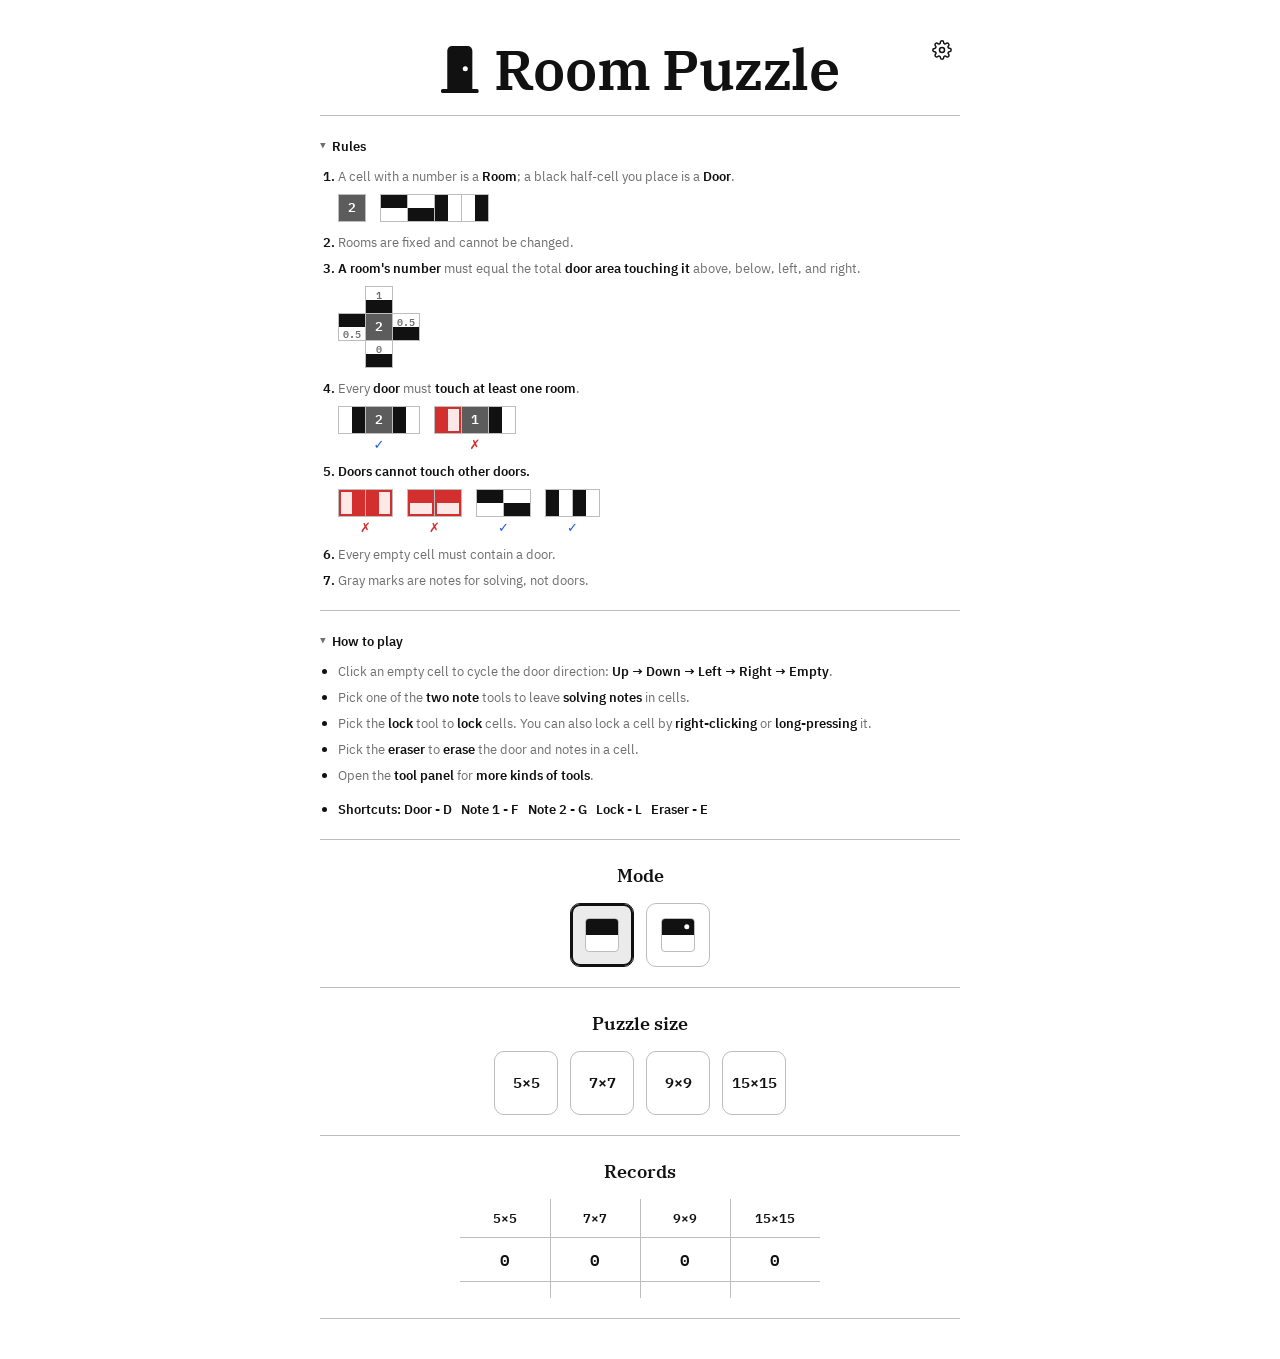
==== commit 72890388: "제목 옆 문 로고로 파비콘(favicon.svg) 추가 Co-Authored-By: Claude Opus 5.5 <noreply@anthropic.com>" ====
--- a/index.html
+++ b/index.html
@@ -1,913 +1,19 @@
-<!doctype html><html><head><meta charset=utf8><meta name=viewport content="width=device-width,initial-scale=1,viewport-fit=cover"><style>:root{color-scheme:light;box-sizing:border-box;padding-top:env(safe-area-inset-top,0px);padding-bottom:env(safe-area-inset-bottom,0px)}html{scroll-padding-top:env(safe-area-inset-top,0px)}body{margin:0;padding:0;font:14px -apple-system,BlinkMacSystemFont,sans-serif;background:#faf9f5;color:#141413}img{max-width:100%}[hidden]:not([hidden=until-found i]){display:none!important}</style></head><body>
+<!doctype html>
+<html lang="en">
+<head>
+<meta charset="utf-8">
+<meta name="viewport" content="width=device-width,initial-scale=1,viewport-fit=cover">
+<meta name="description" content="Room Puzzle — place black half-block doors around numbered rooms. A logic puzzle that runs in the browser.">
 <title>Room Puzzle</title>
-<script>
-  // apply the saved theme before anything paints, so there's no flash of the default one
-  try {
-    const saved = localStorage.getItem('roomPuzzle.theme');
-    const known = ['light', 'dark', 'ivory', 'med', 'rococo', 'cyber'];
-    document.documentElement.dataset.theme = known.includes(saved) ? saved : 'light';
-  }
-  catch(e){ document.documentElement.dataset.theme = 'light'; }
-</script>
+<link rel="icon" href="favicon.svg" type="image/svg+xml">
+<!-- loaded before anything paints, so the saved theme shows without a flash of the default one -->
+<script src="js/theme.js"></script>
 <link rel="preconnect" href="https://fonts.googleapis.com">
 <link rel="preconnect" href="https://fonts.gstatic.com" crossorigin>
 <link href="https://fonts.googleapis.com/css2?family=IBM+Plex+Serif:wght@500;600&family=IBM+Plex+Sans+KR:wght@400;500;600&family=IBM+Plex+Mono:wght@500;600&display=swap" rel="stylesheet">
-<style>
-  /* Themes, picked in the settings popup and stored as <html data-theme>:
-     light (기본) — black & white; the only colours kept are red (locks, rule violations)
-       and blue (the "correct" result banner)
-     dark (다크) — the same, inverted around the board
-     With no data-theme at all the page follows the system light/dark preference. */
-  :root{
-    --paper:#FFFFFF;
-    --paper-raised:#F6F6F6;
-    --ink:#111111;
-    --line:#BDBDBD;
-    --line-soft:#E2E2E2;
-    --accent:#111111;
-    --accent-strong:#000000;
-    --accent-soft:#EBEBEB;
-    --muted:#6E6E6E;
-    --danger:#D32F2F;
-    --danger-soft:#FDE8E8;
-    --correct:#1E5BD8;
-    --correct-soft:#E7EEFC;
-    --fixed:#5C5C5C;
-    /* the board is black-on-white here; dark mode inverts it (black grid, white doors) */
-    --board-paper:#FFFFFF;
-    --board-ink:#111111;
-    --board-line:#BDBDBD;
-    --board-hover:#E6E6E6;
-    --board-mark:#C4C4C4;
-    --font-display:'IBM Plex Serif', Georgia, serif;
-    --font-body:'IBM Plex Sans KR','IBM Plex Sans',system-ui,sans-serif;
-    --font-mono:'IBM Plex Mono',ui-monospace,monospace;
-  }
-  @media (prefers-color-scheme: dark){
-    :root:not([data-theme]){
-      --paper:#0E0E0E;
-      --paper-raised:#1A1A1A;
-      --ink:#F2F2F2;
-      --line:#474747;
-      --line-soft:#2B2B2B;
-      --accent:#F2F2F2;
-      --accent-strong:#FFFFFF;
-      --accent-soft:#2A2A2A;
-      --muted:#9A9A9A;
-      --danger:#FF5C5C;
-      --danger-soft:#3A1A1A;
-      --correct:#6EA0FF;
-      --correct-soft:#15213A;
-      --fixed:#7A7A7A;
-      --board-paper:#111111;
-      --board-ink:#D9D9D9;
-      --board-line:#3C3C3C;
-      --board-hover:#262626;
-      --board-mark:#A6A6A6;
-      --board-frame:#6A6A6A;
-    }
-  }
-  :root[data-theme="dark"]{
-    color-scheme:dark;
-    --paper:#0E0E0E;
-    --paper-raised:#1A1A1A;
-    --ink:#F2F2F2;
-    --line:#474747;
-    --line-soft:#2B2B2B;
-    --accent:#F2F2F2;
-    --accent-strong:#FFFFFF;
-    --accent-soft:#2A2A2A;
-    --muted:#9A9A9A;
-    --danger:#FF5C5C;
-    --danger-soft:#3A1A1A;
-    --correct:#6EA0FF;
-    --correct-soft:#15213A;
-    --fixed:#7A7A7A;
-    --board-paper:#111111;
-    --board-ink:#D9D9D9;
-    --board-line:#3C3C3C;
-    --board-hover:#262626;
-    --board-mark:#A6A6A6;
-    --board-frame:#6A6A6A;
-  }
-  /* rococo: pastel pink, ivory and gold, with a gilded double frame round the board */
-  :root[data-theme="rococo"]{
-    --paper:#FBEAF0;
-    --paper-raised:#F7DDE6;
-    --ink:#5B2E3C;
-    --line:#E3AF26;
-    --line-soft:#F1D6DF;
-    --accent:#D69C0E;
-    --accent-strong:#AE7C06;
-    --accent-soft:#FBEBC2;
-    --muted:#9A6C7C;
-    --danger:#D32F2F;
-    --danger-soft:#FBDADA;
-    --correct:#C98F08;
-    --correct-soft:#FBEFCC;
-    --fixed:#F2C12E;
-    --fixed-text:#5B2E3C;
-    --board-paper:#FFFBF2;
-    --board-ink:#EC9DB8;
-    --board-line:#F0DCA8;
-    --board-hover:#FDF1F4;
-    --board-mark:#F1DCC4;
-    --board-frame:#D69C0E;
-    --title-door:#EC9DB8;
-  }
-  :root[data-theme="rococo"] .board{ box-shadow:0 0 0 4px var(--paper), 0 0 0 5.5px #E3AF26; }
-  /* ivory (shown as "모던 / Modern"): a clean interior of ivory walls and soft beige */
-  :root[data-theme="ivory"]{
-    --paper:#FBF8F1;
-    --paper-raised:#F4EEE3;
-    --ink:#4A4038;
-    --line:#DCCFBB;
-    --line-soft:#ECE4D6;
-    --accent:#8C7760;
-    --accent-strong:#6E5C49;
-    --accent-soft:#EFE7DA;
-    --muted:#9A8D7E;
-    --danger:#C8553D;
-    --danger-soft:#F8E4DE;
-    --correct:#5B7F95;
-    --correct-soft:#E6EEF2;
-    --fixed:#D3C3A8;
-    --fixed-text:#4A4038;
-    --board-paper:#FFFDF8;
-    --board-ink:#8C7760;
-    --board-line:#E3D8C6;
-    --board-hover:#F3ECE0;
-    --board-mark:#E6DDCE;
-    --board-frame:#BFAE95;
-    --title-door:#8C7760;
-  }
-  /* mediterranean (Santorini): whitewashed rooms on ivory floors, vivid cobalt doors */
-  :root[data-theme="med"]{
-    --paper:#FBFAF6;
-    --paper-raised:#F1EDE4;
-    --ink:#1D355A;
-    --line:#C5D3E4;
-    --line-soft:#E6ECF3;
-    --accent:#1E5AA8;
-    --accent-strong:#154684;
-    --accent-soft:#E3ECF7;
-    --muted:#6D7F99;
-    --danger:#D23B2E;
-    --danger-soft:#FBE3DF;
-    --correct:#1E5AA8;
-    --correct-soft:#E3ECF7;
-    --fixed:#FFFFFF;
-    --fixed-text:#1D355A;
-    --board-paper:#FFF8DC;
-    --board-ink:#0052E0;
-    --board-line:#DCD4C4;
-    --board-hover:#FAEDC0;
-    --board-mark:#E2DBCD;
-    --board-frame:#0052E0;
-    --title-door:#0052E0;
-  }
-  /* cyberpunk: black base, neon light, brushed metal */
-  :root[data-theme="cyber"]{
-    color-scheme:dark;
-    --paper:#07070D;
-    --paper-raised:#10111B;
-    --ink:#E4F6FF;
-    --line:#3A4058;
-    --line-soft:#1A1D2B;
-    --accent:#00E5FF;
-    --accent-strong:#5CF2FF;
-    --accent-soft:#0B2530;
-    --muted:#8C95AD;
-    --danger:#FF2E4D;
-    --danger-soft:#3A0B16;
-    --correct:#39FF88;
-    --correct-soft:#0B2A18;
-    --fixed:#262B3B;
-    --fixed-text:#FF3CD8;
-    --board-paper:#12141F;
-    --board-ink:#00E5FF;
-    --board-line:#2C3246;
-    --board-hover:#1C2030;
-    --board-mark:#3A4260;
-    --board-frame:#FF3CD8;
-    --title-door:#00E5FF;
-  }
-  :root[data-theme="cyber"] .board{ box-shadow:0 0 14px rgba(255,60,216,.55), 0 0 30px rgba(0,229,255,.18); }
-
-  /* ---- special themes: decorative page backgrounds (fixed layers behind the content) ---- */
-  :root[data-theme="med"] body::before,
-  :root[data-theme="rococo"] body::before,
-  :root[data-theme="cyber"] body::before{
-    content:'';
-    position:fixed;
-    inset:0;
-    z-index:-1;
-    pointer-events:none;
-  }
-  /* mediterranean: morning sun and sea waves along the bottom */
-  :root[data-theme="med"] body::before{
-    background:
-      radial-gradient(circle at 88% 6%, rgba(255,205,100,.38), rgba(255,205,100,0) 26%),
-      url("data:image/svg+xml,%3Csvg xmlns='http://www.w3.org/2000/svg' width='240' height='80' viewBox='0 0 240 80'%3E%3Cpath d='M0 30 Q30 12 60 30 T120 30 T180 30 T240 30 V80 H0Z' fill='%231E5AA8' fill-opacity='.10'/%3E%3Cpath d='M0 48 Q30 32 60 48 T120 48 T180 48 T240 48 V80 H0Z' fill='%231E5AA8' fill-opacity='.14'/%3E%3C/svg%3E") repeat-x left bottom / 240px 80px,
-      linear-gradient(#FBFAF6 0%, #F4F7FB 60%, #E4EEF9 100%);
-  }
-  /* rococo: gilded lattice ornament over soft pink glows */
-  :root[data-theme="rococo"] body::before{
-    background:
-      radial-gradient(ellipse at 15% 10%, rgba(255,255,255,.75), rgba(255,255,255,0) 40%),
-      radial-gradient(ellipse at 85% 90%, rgba(236,157,184,.35), rgba(236,157,184,0) 45%),
-      url("data:image/svg+xml,%3Csvg xmlns='http://www.w3.org/2000/svg' width='64' height='64' viewBox='0 0 64 64'%3E%3Cg fill='none' stroke='%23D69C0E' stroke-opacity='.28' stroke-width='1.1'%3E%3Cpath d='M32 2 L62 32 L32 62 L2 32 Z'/%3E%3Cpath d='M32 22c4 4 4 6 0 10c-4-4-4-6 0-10zM32 42c4-4 4-6 0-10c-4 4-4 6 0 10zM22 32c4-4 6-4 10 0c-4 4-6 4-10 0zM42 32c-4-4-6-4-10 0c4 4 6 4 10 0z'/%3E%3C/g%3E%3Ccircle cx='32' cy='32' r='1.6' fill='%23D69C0E' fill-opacity='.35'/%3E%3Ccircle cx='0' cy='0' r='2' fill='%23EC9DB8' fill-opacity='.45'/%3E%3Ccircle cx='64' cy='0' r='2' fill='%23EC9DB8' fill-opacity='.45'/%3E%3Ccircle cx='0' cy='64' r='2' fill='%23EC9DB8' fill-opacity='.45'/%3E%3Ccircle cx='64' cy='64' r='2' fill='%23EC9DB8' fill-opacity='.45'/%3E%3C/svg%3E") repeat center / 64px 64px,
-      #FBEAF0;
-  }
-  /* cyberpunk: neon horizon glow and a receding grid floor, plus faint scanlines on top */
-  :root[data-theme="cyber"] body::before{
-    background:
-      radial-gradient(ellipse at 50% 100%, rgba(255,60,216,.28), rgba(255,60,216,0) 55%),
-      radial-gradient(ellipse at 50% 0%, rgba(0,229,255,.12), rgba(0,229,255,0) 45%),
-      #07070D;
-  }
-  :root[data-theme="cyber"] body::after{
-    content:'';
-    position:fixed;
-    left:-50%;
-    right:-50%;
-    top:55vh;
-    height:60vh;
-    z-index:-1;
-    pointer-events:none;
-    background-image:
-      linear-gradient(rgba(0,229,255,.5) 1.5px, transparent 1.5px),
-      linear-gradient(90deg, rgba(255,60,216,.45) 1.5px, transparent 1.5px);
-    background-size:56px 56px;
-    transform:perspective(260px) rotateX(60deg);
-    transform-origin:50% 0;
-    -webkit-mask-image:linear-gradient(transparent, #000 35%);
-    mask-image:linear-gradient(transparent, #000 35%);
-    animation:cyber-grid 3s linear infinite;
-  }
-  :root[data-theme="cyber"] .page::after{
-    content:'';
-    position:fixed;
-    inset:0;
-    z-index:60;
-    pointer-events:none;
-    background:repeating-linear-gradient(rgba(255,255,255,.025) 0 1px, transparent 1px 3px);
-  }
-  @keyframes cyber-grid{ to{ background-position:0 56px, 0 0; } }
-  @media (prefers-reduced-motion: reduce){
-    :root[data-theme="cyber"] body::after{ animation:none; }
-  }
-
-  body{
-    background:var(--paper);
-    color:var(--ink);
-    font-family:var(--font-body);
-    padding:32px 16px 40px;
-    display:flex;
-    justify-content:center;
-  }
-
-  .page{
-    width:100%;
-    max-width:640px;
-    display:flex;
-    flex-direction:column;
-    gap:20px;
-  }
-
-  header.top{
-    position:relative;
-    border-bottom:1px solid var(--line);
-    padding:8px 44px 16px;
-    text-align:center;
-    display:flex;
-    flex-direction:column;
-  }
-  /* settings button: top-right corner of the title section */
-  .settings-btn{ position:absolute; top:0; right:0; }
-  .icon-round-btn.settings-btn{ border:none; }
-  .icon-round-btn{
-    width:36px;
-    height:36px;
-    padding:0;
-    border-radius:999px;
-    border:1px solid var(--line);
-    background:transparent;
-    color:var(--ink);
-    display:inline-flex;
-    align-items:center;
-    justify-content:center;
-    cursor:pointer;
-  }
-  .icon-round-btn svg{ width:20px; height:20px; stroke:currentColor; fill:none; stroke-width:1.8; stroke-linecap:round; stroke-linejoin:round; }
-
-  /* ---- settings popup ---- */
-  .modal-backdrop{
-    position:fixed;
-    inset:0;
-    background:rgba(0,0,0,.45);
-    display:flex;
-    align-items:center;
-    justify-content:center;
-    padding:16px;
-    z-index:50;
-  }
-  .modal{
-    position:relative;
-    width:min(340px,100%);
-    background:var(--paper);
-    color:var(--ink);
-    border:1px solid var(--line);
-    border-radius:12px;
-    padding:22px 20px 20px;
-    box-shadow:0 12px 40px rgba(0,0,0,.25);
-  }
-  .modal h2{
-    margin:0 0 16px;
-    text-align:center;
-    font-family:var(--font-display);
-    font-size:24px;
-    font-weight:600;
-  }
-  .modal-close{ position:absolute; top:10px; right:10px; width:32px; height:32px; border:none; }
-  .setting-row{
-    display:flex;
-    align-items:center;
-    justify-content:space-between;
-    gap:12px;
-    padding:12px 0;
-    border-top:1px solid var(--line-soft);
-    font-size:15px;
-  }
-  .setting-row label, .setting-row .setting-label{ font-weight:600; }
-  .stepper{ display:inline-flex; align-items:center; gap:10px; }
-  .stepper button{
-    width:32px; height:32px;
-    border-radius:8px;
-    border:1px solid var(--line);
-    background:var(--paper);
-    color:var(--ink);
-    font-size:18px;
-    line-height:1;
-    cursor:pointer;
-  }
-  .stepper button:disabled{ opacity:.35; cursor:default; }
-  .sound-bar{ display:inline-flex; gap:4px; }
-  .stepper .sound-seg{
-    width:14px;
-    height:22px;
-    padding:0;
-    border-radius:3px;
-    border:1.5px solid var(--ink);
-    background:transparent;
-    cursor:pointer;
-  }
-  .stepper .sound-seg.on{ background:var(--ink); }
-  .stepper{ gap:8px; }
-  /* theme picker: each option is a square board cell with a right-half door in that
-     theme's own colours (fixed, so they look the same whatever theme is active) */
-  .theme-options{ display:grid; grid-template-columns:repeat(3, 34px); gap:10px; }
-  .theme-swatch{
-    position:relative;
-    width:34px;
-    height:34px;
-    padding:0;
-    border-radius:6px;
-    border:1px solid var(--line);
-    overflow:hidden;
-    cursor:pointer;
-  }
-  .theme-swatch span{ position:absolute; top:0; right:0; bottom:0; width:50%; }
-  .theme-swatch-light{ background:#FFFFFF; }
-  .theme-swatch-light span{ background:#111111; }
-  .theme-swatch-dark{ background:#0E0E0E; border-color:#474747; }
-  .theme-swatch-dark span{ background:#EDEDED; }
-  .theme-swatch-rococo{ background:#FFFBF2; border-color:#E3AF26; border-width:2px; }
-  .theme-swatch-rococo span{ background:#EC9DB8; }
-  .theme-swatch-ivory{ background:#FFFDF8; border-color:#DCCFBB; }
-  .theme-swatch-ivory span{ background:#8C7760; }
-  .theme-swatch-med{ background:#FFF8DC; border-color:#C5D3E4; }
-  .theme-swatch-med span{ background:#0052E0; }
-  .theme-swatch-cyber{ background:#12141F; border-color:#FF3CD8; box-shadow:0 0 6px rgba(255,60,216,.6); }
-  .theme-swatch-cyber span{ background:#00E5FF; }
-  .theme-swatch[aria-checked="true"]{ outline:2.5px solid var(--ink); outline-offset:2px; }
-  .setting-row select{
-    font:inherit;
-    font-size:14px;
-    padding:6px 10px;
-    border-radius:8px;
-    border:1px solid var(--line);
-    background:var(--paper);
-    color:var(--ink);
-    min-width:120px;
-  }
-  .title-door{ height:.84em; width:auto; flex-shrink:0; touch-action:manipulation; } /* rapid taps knock instead of zooming */
-  .title-door path, .title-door rect{ fill:var(--title-door, var(--ink)); }
-  .title-door circle{ fill:var(--paper); }
-  .title-door.broken{ visibility:hidden; }
-  header.top h1{
-    display:flex;
-    align-items:center;
-    justify-content:center;
-    gap:.28em;
-    font-family:var(--font-display);
-    font-weight:600;
-    font-size:clamp(40px,10vw,56px);
-    letter-spacing:-.01em;
-    line-height:1.05;
-    margin:0;
-  }
-
-  /* Sections are flat and divided by a single rule, like the title header. */
-  .legend{
-    border-bottom:1px solid var(--line);
-    padding:0 0 20px;
-    font-size:12.5px;
-    line-height:1.6;
-    color:var(--muted);
-  }
-  .legend strong{ color:var(--ink); font-weight:600; }
-  .info-cards{
-    display:flex;
-    flex-direction:column;
-    gap:20px;
-  }
-  .legend ol, .legend ul{
-    margin:0;
-    padding-left:18px;
-    display:flex;
-    flex-direction:column;
-    gap:6px;
-  }
-  .legend li::marker{ color:var(--ink); font-weight:600; }
-  .legend li.shortcut-line{ margin-top:8px; }
-  /* ---- start screen ---- */
-  .start-card{
-    border-bottom:1px solid var(--line);
-    padding:4px 0 20px;
-    display:flex;
-    flex-direction:column;
-    align-items:center;
-    gap:16px;
-    text-align:center;
-  }
-  .start-card h2{
-    font-family:var(--font-display);
-    font-size:18px;
-    margin:0;
-    font-weight:600;
-  }
-  .size-grid{
-    display:flex;
-    gap:12px;
-    flex-wrap:wrap;
-    justify-content:center;
-  }
-  .records-table{
-    width:100%;
-    max-width:360px;
-    border-collapse:collapse;
-    table-layout:fixed;
-    font-family:var(--font-mono);
-    font-size:13px;
-    color:var(--ink);
-  }
-  .records-table th,
-  .records-table td{
-    padding:8px 4px;
-    border-bottom:1px solid var(--line);
-    text-align:center;
-    vertical-align:top;
-  }
-  .records-table th{ font-weight:600; }
-  .records-table tr:last-child td{ border-bottom:none; }
-  .records-table td + td,
-  .records-table th + th{ border-left:1px solid var(--line); }
-  .records-table .clear-count{ font-size:16px; font-weight:600; }
-  .records-table .best-times p{ margin:0 0 4px; font-size:12px; font-variant-numeric:tabular-nums; }
-  .records-table .best-times p:last-child{ margin-bottom:0; }
-  .size-btn{
-    font-family:var(--font-mono);
-    font-size:15px;
-    font-weight:600;
-    width:64px;
-    height:64px;
-    border-radius:10px;
-    border:1.5px solid var(--line);
-    background:var(--paper);
-    color:var(--ink);
-    cursor:pointer;
-    display:flex;
-    flex-direction:column;
-    align-items:center;
-    justify-content:center;
-    gap:2px;
-    transition:border-color .15s, background .15s;
-  }
-
-  /* mode picker: a top-half door cell, without / with a doorknob */
-  .mode-swatch{
-    position:relative;
-    width:32px;
-    height:32px;
-    border:1px solid var(--line);
-    border-radius:4px;
-    background:var(--board-paper);
-    overflow:hidden;
-  }
-  .mode-swatch .fill{ position:absolute; background:var(--board-ink); }
-  .mode-btn[aria-checked="true"]{
-    border-color:var(--accent);
-    background:var(--accent-soft);
-    box-shadow:0 0 0 2px var(--accent) inset;
-  }
-
-  /* ---- game screen ---- */
-  .result-banner{
-    text-align:center;
-    font-family:var(--font-body);
-    font-weight:600;
-    font-size:20px;
-    padding:12px 16px;
-    border-radius:10px;
-    border:1.5px solid transparent;
-  }
-  .result-banner.correct{
-    color:var(--correct);
-    background:var(--correct-soft);
-    border-color:var(--correct);
-  }
-  .result-banner.incorrect{
-    color:var(--danger);
-    background:var(--danger-soft);
-    border-color:var(--danger);
-  }
-
-  .tool-palette{
-    display:flex;
-    align-items:center;
-    justify-content:center;
-    text-align:center;
-    gap:14px;
-    flex-wrap:wrap;
-    border-bottom:1px solid var(--line);
-    padding:4px 0 16px;
-  }
-  .tool-title{
-    flex-basis:100%;
-    margin:0;
-    font-family:var(--font-display);
-    font-size:18px;
-    font-weight:600;
-  }
-  /* tool rows: doors (4) / solving marks (4) / lock + eraser (2), each centered */
-  .tool-rows{ flex-basis:100%; display:flex; flex-direction:column; align-items:center; gap:8px; }
-  .tool-toggle{
-    font:inherit;
-    color:inherit;
-    background:none;
-    border:none;
-    padding:2px 4px;
-    cursor:pointer;
-    display:inline-flex;
-    align-items:center;
-    gap:4px;
-  }
-  .tool-toggle svg{ width:18px; height:18px; stroke:var(--muted); fill:none; stroke-width:2; stroke-linecap:round; stroke-linejoin:round; transition:transform .15s; }
-  /* collapsed: only door / pencil / strip-pencil / lock / eraser, in one row */
-  .tool-palette.collapsed .tool-toggle svg{ transform:rotate(-90deg); }
-  .tool-palette.collapsed .tool-rows{ flex-direction:row; flex-wrap:wrap; justify-content:center; }
-  .tool-palette.collapsed .tool-buttons{ display:contents; }
-  .tool-palette.collapsed .tool-btn:not(.compact-keep){ display:none; }
-  .tool-buttons{ display:flex; gap:8px; justify-content:center; }
-  #submitActions{ margin-top:18px; }
-  #resultBanner{ margin-bottom:14px; }
-  #historyActions{ margin:6px 0 10px; }
-  .solve-timer{
-    margin-top:16px;
-    display:flex;
-    align-items:center;
-    justify-content:center;
-    gap:6px;
-    font-family:var(--font-mono);
-    font-size:16px;
-    font-weight:600;
-    font-variant-numeric:tabular-nums;
-    color:var(--ink);
-  }
-  .solve-timer svg{ width:17px; height:17px; stroke:currentColor; fill:none; stroke-width:2; stroke-linecap:round; stroke-linejoin:round; }
-  .solve-timer.stopped{ color:var(--muted); }
-  .btn.icon-btn{
-    width:48px;
-    height:44px;
-    padding:0;
-    display:inline-flex;
-    align-items:center;
-    justify-content:center;
-  }
-  .icon-btn svg{ width:22px; height:22px; stroke:currentColor; fill:none; stroke-width:2; stroke-linecap:round; stroke-linejoin:round; }
-  .tool-btn{
-    width:44px;
-    height:44px;
-    padding:0;
-    border-radius:8px;
-    border:1.5px solid var(--line);
-    background:var(--paper);
-    cursor:pointer;
-    display:flex;
-    align-items:center;
-    justify-content:center;
-    transition:border-color .15s, background .15s;
-  }
-  .tool-btn.active{
-    border-color:var(--accent);
-    background:var(--accent-soft);
-    box-shadow:0 0 0 2px var(--accent) inset;
-  }
-  .tool-swatch{
-    position:relative;
-    width:22px;
-    height:22px;
-    border:1px solid var(--line);
-    border-radius:3px;
-    background:var(--board-paper);
-    overflow:hidden;
-  }
-  .tool-swatch .fill{ position:absolute; background:var(--board-ink); }
-  .tool-btn.active .tool-swatch{ border-color:var(--accent-strong); }
-
-  /* --zoom (set from the magnifier buttons) scales the board; once it outgrows the page the
-     wrap scrolls. The frame centres with auto margins, which drop to 0 on overflow, so the
-     left edge stays reachable. The padding keeps theme frames/glows from being clipped. */
-  .board-wrap{
-    --zoom:1;
-    display:flex;
-  }
-  .board-frame{ margin:0 auto; }
-  .board-wrap.zoomed{
-    overflow:auto;
-    padding:8px;
-    margin:-8px;
-    -webkit-overflow-scrolling:touch;
-  }
-  .board{
-    display:grid;
-    width:var(--board-w);
-    aspect-ratio:1/1;
-    border:2px solid var(--board-frame, var(--board-ink));
-    border-radius:4px;
-    overflow:hidden;
-    background:var(--board-line);
-    gap:1px;
-  }
-  .cell{
-    position:relative;
-    background:var(--board-paper);
-    display:flex;
-    align-items:center;
-    justify-content:center;
-    font-family:var(--font-mono);
-    font-size:clamp(14px,4vw,20px);
-    font-weight:600;
-    user-select:none;
-  }
-  .cell.fixed-number{
-    background:var(--fixed);
-    color:var(--fixed-text, #fff);
-  }
-  /* a room the player clicked: its number fades out, like a greyed-out knob clue */
-  .cell.fixed-number.done{
-    color:color-mix(in srgb, var(--fixed-text, #fff) 35%, var(--fixed));
-  }
-  .cell.fixed-empty{
-    background:var(--fixed);
-  }
-  .cell.fixed-full{
-    background:var(--board-ink);
-  }
-  .cell.player{
-    background:var(--board-paper);
-    cursor:pointer;
-    box-shadow:inset 0 0 0 1px transparent;
-  }
-  .cell.player.interactive{
-    box-shadow:inset 0 0 0 1px var(--board-hover);
-  }
-  /* locked: a red frame drawn on top of everything in the cell, doors included */
-  .cell.player.locked::after{
-    content:'';
-    position:absolute;
-    inset:0;
-    box-shadow:inset 0 0 0 2px var(--danger);
-    pointer-events:none;
-    z-index:3;
-  }
-  .cell .fill{ position:absolute; background:var(--board-ink); }
-  /* After an incorrect submission: cells that break a rule (not cells that merely differ from
-     the generator's own answer) are marked red. */
-  .cell.fixed-number.violation{
-    color:#fff;
-    background:var(--danger);
-    box-shadow:inset 0 0 0 3px var(--danger-soft);
-  }
-  .cell.player.violation{
-    background:var(--danger-soft);
-    box-shadow:inset 0 0 0 2px var(--danger);
-  }
-  .cell.player.violation .fill{ background:var(--danger); }
-  .fill-up{ top:0;left:0;right:0;height:50%; }
-  .fill-down{ bottom:0;left:0;right:0;height:50%; }
-  .fill-left{ top:0;left:0;bottom:0;width:50%; }
-  .fill-right{ top:0;right:0;bottom:0;width:50%; }
-  /* quarter-cell solving marks: light gray notes, never counted as doors */
-  .mark{ position:absolute; width:50%; height:50%; background:var(--board-mark); }
-  .mark-q-tl{ top:0; left:0; }
-  .mark-q-tr{ top:0; right:0; }
-  .mark-q-bl{ bottom:0; left:0; }
-  .mark-q-br{ bottom:0; right:0; }
-  /* strip marks: a door's black half sliced in half again, i.e. the outer quarter strip */
-  .mark-s-up{ top:0; left:0; width:100%; height:25%; }
-  .mark-s-down{ bottom:0; left:0; width:100%; height:25%; }
-  .mark-s-left{ top:0; left:0; width:25%; height:100%; }
-  .mark-s-right{ top:0; right:0; width:25%; height:100%; }
-
-  /* doorknob mode: every door carries a round knob at one end of its black half —
-     up → right end, down → left end, left → top end, right → bottom end */
-  :root[data-knob] .fill::after,
-  .with-knob .fill::after{
-    content:'';
-    position:absolute;
-    aspect-ratio:1/1;
-    border-radius:50%;
-    background:var(--knob, var(--fixed)); /* same colour as a room cell */
-    transform:translate(-50%,-50%);
-  }
-  /* the black & white themes punch the knob out in the board's own paper colour */
-  :root:not([data-theme]), :root[data-theme="light"], :root[data-theme="dark"]{ --knob:var(--board-paper); }
-  .fill-up::after{ left:78%; top:50%; height:34%; }
-  .fill-down::after{ left:22%; top:50%; height:34%; }
-  .fill-left::after{ left:50%; top:22%; width:34%; }
-  .fill-right::after{ left:50%; top:78%; width:34%; }
-
-  /* doorknob clues: one number per half-row (left of the board) and per half-column
-     (above it), since a knob always sits in one quarter of its cell */
-  .board-frame.knob{
-    --clue-w:28px;
-    /* room between the clues and the board, clear of any theme's frame (rococo's gilded
-       double frame reaches 5.5px outside the board) */
-    --clue-gap:10px;
-    --kb-w:calc((min(92vw,480px) - var(--clue-w)) * var(--zoom));
-    display:grid;
-    grid-template-columns:var(--clue-w) var(--kb-w);
-    grid-template-rows:auto var(--kb-w);
-  }
-  .board-frame.knob .board{ --board-w:var(--kb-w); width:var(--kb-w); grid-column:2; grid-row:2; }
-  .board-frame:not(.knob) .knob-clues{ display:none; }
-  .knob-clues{
-    display:grid;
-    font-family:var(--font-mono);
-    font-size:clamp(8px, calc(var(--kb-w) / var(--n, 9) * .3), 12px);
-    font-weight:600;
-    font-variant-numeric:tabular-nums;
-    color:var(--ink);
-    line-height:1;
-  }
-  /* the 2n tracks are set from render() */
-  .col-clues{ grid-column:2; grid-row:1; padding:0 2px var(--clue-gap); }
-  .row-clues{ grid-column:1; grid-row:2; padding:2px var(--clue-gap) 2px 0; }
-  .knob-clue{ display:flex; align-items:center; justify-content:center; }
-  /* numbers sit dead centre in their slot, so the band around them is even on every side */
-  .col-clues .knob-clue{ padding:3px 0; }
-  /* every other cell's pair of numbers gets a soft band, so the two halves read as one line */
-  .knob-clue.band{ background:var(--line-soft); }
-  /* a clue the player has ticked off (click to toggle) greys out */
-  .knob-clue{ cursor:pointer; }
-  .knob-clue.done{ color:var(--board-mark); }
-  .knob-clue.violation{ color:var(--danger); }
-
-  .actions{
-    display:flex;
-    justify-content:center;
-    gap:10px;
-    flex-wrap:wrap;
-  }
-  .btn{
-    font-family:var(--font-body);
-    font-size:14px;
-    font-weight:600;
-    padding:11px 22px;
-    border-radius:8px;
-    border:1.5px solid var(--ink);
-    background:var(--ink);
-    color:var(--paper);
-    cursor:pointer;
-    transition:opacity .15s;
-  }
-  .btn.secondary{
-    background:transparent;
-    color:var(--ink);
-    border-color:var(--line);
-  }
-  .btn.secondary.active{
-    border-color:var(--accent);
-    color:var(--accent-strong);
-    background:var(--accent-soft);
-  }
-  .btn.danger-outline{
-    background:transparent;
-    color:var(--danger);
-    border-color:var(--danger);
-  }
-  .btn:disabled{
-    opacity:.4;
-    cursor:default;
-  }
-
-  [hidden]{ display:none!important; }
-
-  /* ---- hover only on devices that really hover (stops "sticky" hover after a tap) ---- */
-  @media (hover:hover){
-    .size-btn:hover{ border-color:var(--accent); background:var(--accent-soft); }
-    .tool-btn:hover{ border-color:var(--accent); }
-    .cell.player.interactive:hover{ background:var(--board-hover); }
-    .cell.player.locked:hover{ background:var(--board-paper); }
-    .btn:hover{ opacity:.85; }
-    .icon-round-btn:hover{ border-color:var(--ink); }
-  }
-
-  /* ---- touch ---- */
-  button, .board{ touch-action:manipulation; }
-  .board.painting{ touch-action:none; }
-  .board{
-    -webkit-user-select:none;
-    user-select:none;
-    -webkit-touch-callout:none;
-    -webkit-tap-highlight-color:transparent;
-  }
-  .cell{ font-size:clamp(9px, calc(var(--board-w) / var(--n, 9) * .5), calc(20px * var(--zoom))); }
-  .board{ --board-w:calc(min(92vw,480px) * var(--zoom)); }
-
-  details.legend > summary{
-    cursor:pointer;
-    color:var(--ink);
-    font-weight:600;
-    list-style:none;
-    display:flex;
-    align-items:center;
-    gap:6px;
-  }
-  details.legend > summary::-webkit-details-marker{ display:none; }
-  details.legend > summary::before{
-    content:'▸';
-    font-size:11px;
-    color:var(--muted);
-    transition:transform .15s;
-  }
-  details.legend[open] > summary::before{ transform:rotate(90deg); }
-  details.legend[open] > summary{ margin-bottom:10px; }
-
-  .icon-tool svg{ width:22px; height:22px; stroke:var(--ink); fill:none; stroke-width:1.8; stroke-linejoin:round; stroke-linecap:round; color:var(--ink); }
-  .eraser-btn svg{ width:20px; height:20px; stroke:var(--ink); fill:none; stroke-width:2; stroke-linejoin:round; stroke-linecap:round; }
-  .lock-btn svg{ width:20px; height:20px; stroke:var(--ink); fill:none; stroke-width:2; }
-  .lock-btn.active svg{ stroke:var(--danger); }
-  .tool-btn.lock-btn.active{
-    border-color:var(--danger);
-    background:var(--danger-soft);
-    box-shadow:0 0 0 2px var(--danger) inset;
-  }
-
-  /* ---- phone layout ---- */
-  @media (max-width:600px){
-    body{
-      padding:14px 12px calc(28px + env(safe-area-inset-bottom,0px));
-    }
-    .page{ gap:14px; }
-    header.top{ padding:8px 40px 12px; }
-    .legend{ padding:0 0 14px; font-size:12px; }
-    .info-cards{ gap:14px; }
-
-    .start-card{ padding:4px 0 14px; }
-    .size-btn{ width:60px; height:60px; }
-
-    #gameScreen{ display:flex; flex-direction:column; gap:10px; }
-    .tool-palette{ padding:4px 0 12px; gap:8px 10px; }
-    #historyActions{ margin:0; }
-    .solve-timer{ margin-top:4px; font-size:15px; }
-    #historyActions .btn{ flex:none; width:52px; padding:0; }
-    #submitActions{ margin-top:6px; }
-    #resultBanner{ margin-bottom:0; }
-    .tool-title{ font-size:16px; }
-    .tool-rows{ gap:6px; }
-    .tool-buttons{ gap:6px; }
-    .tool-btn{ width:52px; height:48px; }
-
-    .board{ --board-w:calc(min(100vw - 24px, 480px) * var(--zoom)); }
-    .board-frame.knob{ --kb-w:calc((min(100vw - 24px, 480px) - var(--clue-w)) * var(--zoom)); }
-
-    .actions{ gap:8px; }
-    .actions .btn{ flex:1; padding:12px 10px; min-width:0; }
-  }
-</style>
+<link rel="stylesheet" href="css/style.css">
+</head>
+<body>
 
 <div class="page">
   <header class="top">
@@ -1130,3099 +236,19 @@
       </div>
     </div>
     <div id="submitActions" class="actions">
+      <button id="restartBtn" class="btn danger-outline" onclick="restart()" data-i18n="restart">재시작</button>
       <button id="submitBtn" class="btn" onclick="submitAnswer()" data-i18n="submit">제출</button>
-      <button id="restartBtn" class="btn danger-outline" onclick="restart()" hidden data-i18n="restart">재시작</button>
     </div>
   </section>
 
 </div>
 
-<script>
-  const DIR_ORDER = ['blank','up','down','left','right'];
-  const MARK_ORDER = ['blank','q-tl','q-tr','q-bl','q-br'];
-  const STRIP_ORDER = ['blank','s-up','s-down','s-left','s-right'];
-  // cycle tools: each click advances the cell through its order (a value from the other
-  // order, e.g. a door under the pencil, starts the cycle like a blank)
-  const CYCLE_TOOLS = {'cycle-door': DIR_ORDER, 'cycle-mark': MARK_ORDER, 'cycle-strip': STRIP_ORDER};
-  // A cell holds 'blank', a door ('up'…), or a solving mark: a corner quarter ('q-*') or an
-  // edge strip ('s-*'). A mark of the same kind replaces the old one; a door (or the eraser)
-  // clears it. Quarters outrank strips: a quarter overwrites the cell's strip, and a strip
-  // is never added to a cell that already holds a quarter.
-  function markParts(v){
-    const parts = {q: null, s: null};
-    if(typeof v !== 'string') return parts;
-    v.split('|').forEach(m => {
-      if(m.startsWith('q-')) parts.q = m;
-      else if(m.startsWith('s-')) parts.s = m;
-    });
-    return parts;
-  }
-  function joinMarks(parts){
-    const list = [parts.q, parts.s].filter(Boolean);
-    return list.length ? list.join('|') : 'blank';
-  }
-  function markKind(mark){ return mark.startsWith('q-') ? 'q' : 's'; }
-  function withMark(cur, mark){
-    const parts = markParts(cur);
-    if(markKind(mark) === 'q') parts.s = null;
-    else if(parts.q) return cur;
-    parts[markKind(mark)] = mark;
-    return joinMarks(parts);
-  }
-  function withoutMark(cur, kind){
-    const parts = markParts(cur);
-    parts[kind] = null;
-    return joinMarks(parts);
-  }
-  // a mark cycle tool steps just its own kind of mark and leaves the other kind in place
-  function cycleMark(order, cur){
-    const kind = markKind(order[1]);
-    const next = nextInCycle(order, markParts(cur)[kind] || 'blank');
-    return next === 'blank' ? withoutMark(cur, kind) : withMark(cur, next);
-  }
-
-  function nextInCycle(order, cur){
-    return order[(Math.max(0, order.indexOf(cur)) + 1) % order.length];
-  }
-  const ORIENTATIONS = ['up','down','left','right'];
-
-  // half-block contribution to each of its own four sides (see legend for the shapes)
-  const CONTRIB = {
-    up:    {up:1, down:0, left:0.5, right:0.5},
-    down:  {up:0, down:1, left:0.5, right:0.5},
-    left:  {up:0.5, down:0.5, left:1, right:0},
-    right: {up:0.5, down:0.5, left:0, right:1}
-  };
-  const OPPOSITE = {up:'down', down:'up', left:'right', right:'left'};
-
-  // Rule 3: two orthogonally-adjacent half-blocks may never have their black regions
-  // actually touch across their shared border. A raw contribution (0/0.5/1, see CONTRIB)
-  // isn't enough on its own to decide this: two 0.5 contributions can still land on
-  // opposite halves of the shared border and not overlap at all (e.g. 'up' facing right
-  // meets 'down' facing left — top half vs. bottom half, touching at a single point, never
-  // a real overlap). A full (1) contribution from either side always overlaps whatever
-  // nonzero the other side shows, and two 0.5 contributions overlap only when they name the
-  // SAME orientation, since both cells share the same coordinate axis along that border.
-  function halfBlocksTouch(orientA, dirAtoB, orientB){
-    const cA = CONTRIB[orientA][dirAtoB];
-    const cB = CONTRIB[orientB][OPPOSITE[dirAtoB]];
-    if(cA === 0 || cB === 0) return false;
-    if(cA === 1 || cB === 1) return true;
-    return orientA === orientB;
-  }
-
-  // Would giving `idx` this orientation make it touch (rule 3) some ALREADY-decided
-  // half-block neighbor? Only checks committed 'blue' neighbors — this is meant to be used
-  // both as a pre-filter on a hypothetical orientation before it's committed, and (via
-  // hasRuleThreeViolation below) as a post-hoc check on an orientation already committed.
-  function conflictsWithBlueNeighbor(n, idx, orientation, knownKind, color){
-    return neighborsOf(n, idx).some(({idx: j, dir}) =>
-      color[j] === 'blue' && halfBlocksTouch(orientation, dir, knownKind[j])
-    );
-  }
-
-  function hasRuleThreeViolation(n, idx, color, knownKind){
-    if(color[idx] !== 'blue') return false;
-    return conflictsWithBlueNeighbor(n, idx, knownKind[idx], knownKind, color);
-  }
-
-  // Full-board sweep, used where there's no cheaper way to know what to check (right after
-  // the initial unique-cell closure, and as a final belt-and-suspenders pass).
-  function findRuleThreeViolationFull(n, total, color, knownKind){
-    for(let i = 0; i < total; i++){
-      if(hasRuleThreeViolation(n, i, color, knownKind)) return i;
-    }
-    return -1;
-  }
-
-  // Mirrors findStuckCellNear's reasoning: a cell's rule-3 status can only newly change as a
-  // direct result of a placement that just resolved IT or one of ITS neighbors, so only
-  // `newlyResolved` and their neighbors need re-checking, not the whole board.
-  function findRuleThreeViolationNear(n, newlyResolved, color, knownKind){
-    const seen = new Set();
-    const check = (idx) => {
-      if(seen.has(idx)) return false;
-      seen.add(idx);
-      return hasRuleThreeViolation(n, idx, color, knownKind);
-    };
-    for(const idx of newlyResolved){
-      if(check(idx)) return idx;
-      for(const {idx: j} of neighborsOf(n, idx)){
-        if(check(j)) return j;
-      }
-    }
-    return -1;
-  }
-
-  // Knight's-move targets of `idx` on an n×n board (up to 8, fewer near edges/corners) —
-  // used to space freshly-planted number clues away from an existing one (see the "no
-  // wall-adjacent cell left" branch of generatePuzzleAttempt's main loop).
-  const KNIGHT_OFFSETS = [[1,2],[1,-2],[-1,2],[-1,-2],[2,1],[2,-1],[-2,1],[-2,-1]];
-  function knightMoves(n, idx){
-    const r = Math.floor(idx / n), c = idx % n;
-    const res = [];
-    KNIGHT_OFFSETS.forEach(([dr, dc]) => {
-      const nr = r + dr, nc = c + dc;
-      if(nr >= 0 && nr < n && nc >= 0 && nc < n) res.push(nr * n + nc);
-    });
-    return res;
-  }
-
-  // kind is either 'full' | 'empty' | 'number' (each contributes a fixed, type-determined
-  // amount to its neighbors) or an orientation string (a player cell's chosen half-block)
-  function contribution(kind, dirFromClueToNeighbor){
-    if(kind === 'full') return 1;
-    if(kind === 'empty' || kind === 'number') return 0;
-    return CONTRIB[kind][OPPOSITE[dirFromClueToNeighbor]];
-  }
-
-  function neighborsOf(n, idx){
-    const r = Math.floor(idx / n), c = idx % n;
-    const res = [];
-    if(r > 0) res.push({idx: idx - n, dir: 'up'});
-    if(r < n - 1) res.push({idx: idx + n, dir: 'down'});
-    if(c > 0) res.push({idx: idx - 1, dir: 'left'});
-    if(c < n - 1) res.push({idx: idx + 1, dir: 'right'});
-    return res;
-  }
-
-  function shuffled(arr){
-    const a = arr.slice();
-    for(let i = a.length - 1; i > 0; i--){
-      const j = Math.floor(Math.random() * (i + 1));
-      [a[i], a[j]] = [a[j], a[i]];
-    }
-    return a;
-  }
-
-  function randomOf(arr){ return arr[Math.floor(Math.random() * arr.length)]; }
-
-  // ---- experimental generator: unique cells first, then black pattern, then more clues ----
-  //
-  // A cell's value has exactly one possible neighbor arrangement when it's 0 (every neighbor
-  // points away) or its degree — 4 interior / 3 edge / 2 corner (every neighbor points in).
-  // We call that a "unique cell". Splitting the grid into zones and forcing one unique cell
-  // per zone up front gives every puzzle a few guaranteed, unambiguous footholds spread
-  // across the board, before the rest of the grid is filled in at random exactly like
-  // before (paint everything, then walk cells in random order turning some into clues,
-  // freezing each clue's neighbors so a later clue can't quietly invalidate it).
-
-  // Splits [0, n) into k roughly-equal runs of length ceil(n/k): overlapping at the shared
-  // boundary when n doesn't divide evenly by k (e.g. n=5,k=2 → [0,3) and [2,5)), and exactly
-  // tiling with no overlap when it does (e.g. n=9,k=3 → [0,3),[3,6),[6,9)).
-  function computeZones(n, k){
-    const size = Math.ceil(n / k);
-    const starts = [];
-    for(let i = 0; i < k; i++){
-      starts.push(k > 1 ? Math.round(i * (n - size) / (k - 1)) : 0);
-    }
-    const zones = [];
-    starts.forEach(rowStart => {
-      starts.forEach(colStart => {
-        zones.push({rowStart, rowEnd: rowStart + size, colStart, colEnd: colStart + size});
-      });
-    });
-    return zones;
-  }
-
-  function cellsInZone(n, zone){
-    const idxs = [];
-    for(let r = zone.rowStart; r < zone.rowEnd && r < n; r++){
-      for(let c = zone.colStart; c < zone.colEnd && c < n; c++){
-        idxs.push(r * n + c);
-      }
-    }
-    return idxs;
-  }
-
-  // Picks one (on large boards sometimes two) "unique cell" per zone — a position whose value (its degree: 4
-  // interior / 3 edge / 2 corner; 0 is no longer allowed anywhere) has exactly one possible
-  // neighbor arrangement. This is the ONLY place a clue is ever allowed to show that
-  // unambiguous degree-value pattern — every later clue placement in generatePuzzleAttempt
-  // (placeNumberClue, the wall-touch repair pass, and a final sweep over whatever tryGreen
-  // computes on its own) explicitly refuses to reproduce it, so all of a puzzle's "free"
-  // starting footholds are concentrated here at generation time.
-  //
-  // A candidate must have every neighbor still unfrozen, not just itself: two unique cells
-  // that end up sharing a neighbor would each need that shared cell pointed a different way,
-  // and whichever got decided second would silently overwrite the first's requirement,
-  // corrupting its value. Only decides WHICH cells are clues and what they show — not any
-  // actual orientations, so this alone is also what the BFS test tool uses to check just the
-  // seeding step in isolation.
-  const LARGE_BOARD_MIN = 15;
-  const MAX_UNIQUE_CELLS_LARGE = 7;
-
-  function placeUniqueCells(n){
-    const total = n * n;
-    const isClue = new Array(total).fill(false);
-    const clueValue = new Array(total).fill(null);
-    const frozen = new Array(total).fill(false);
-
-    function placeOneIn(zoneCells){
-      const candidates = shuffled(zoneCells).filter(i =>
-        !frozen[i] && neighborsOf(n, i).every(({idx: j}) => !frozen[j])
-      );
-      if(candidates.length === 0) return false; // no room left in this zone
-      const i = candidates[0];
-      const nb = neighborsOf(n, i);
-      const degree = nb.length;
-      isClue[i] = true;
-      // 0 tiles are no longer allowed anywhere on the board, so a unique cell's only
-      // remaining unambiguous value is "every neighbor points in" (its degree: 2 at a
-      // corner, 3 on an edge, 4 inside) — never "every neighbor points away" (0).
-      clueValue[i] = degree;
-      frozen[i] = true;
-      nb.forEach(({idx: j}) => { frozen[j] = true; });
-      return true;
-    }
-
-    // always a 4-way (2×2) split, regardless of grid size — one unique cell seeded per zone
-    // (a zone with no room left for its own pick just goes without — see placeOneIn's early
-    // return). Large boards (15×15 and up) additionally get 0–3 extra unique cells, each in
-    // a different zone, so every zone holds 1–2 and the whole board at most 7. On those
-    // boards the odd-sized zones overlap on the middle row/column, so seeds stay off that
-    // shared strip — otherwise one zone could end up holding a neighbor's picks too.
-    const large = n >= LARGE_BOARD_MIN;
-    const allZones = computeZones(n, 2);
-    const zoneCells = new Map(allZones.map(zone => {
-      let cells = cellsInZone(n, zone);
-      if(large){
-        cells = cells.filter(i => allZones.filter(z => cellsInZone(n, z).includes(i)).length === 1);
-      }
-      return [zone, cells];
-    }));
-    const zones = shuffled(allZones);
-    zones.forEach(zone => placeOneIn(zoneCells.get(zone)));
-    if(large){
-      const extra = Math.floor(Math.random() * (MAX_UNIQUE_CELLS_LARGE - zones.length + 1));
-      zones.slice(0, extra).forEach(zone => placeOneIn(zoneCells.get(zone)));
-    }
-
-    return {isClue, clueValue};
-  }
-
-  // Same rule, checked against `idx`'s ALREADY-DECIDED orientation rather than picking one:
-  // true iff idx's current fill actually reaches at least one number-tile neighbor. This is
-  // no longer checked while half-blocks are being placed (see expandHalfBlock) — only in
-  // bulk, once the whole board is filled in, by the wall-touch repair pass below.
-  function isWallTouching(n, idx, knownKind){
-    return neighborsOf(n, idx).some(({idx: j, dir}) =>
-      knownKind[j] === 'number' && knownKind[idx] !== OPPOSITE[dir]
-    );
-  }
-
-  function isHonestClueValue(v){
-    return Number.isInteger(v) && v >= 1 && v <= 4;
-  }
-
-  function perpendicularOrientations(dir){
-    return ORIENTATIONS.filter(o => o !== dir && o !== OPPOSITE[dir]);
-  }
-
-  // Plants a fresh number clue at `idx` and, in the very same step, DECIDES the orientation
-  // of every one of its still-unknown neighbors so their contributions sum back to exactly
-  // the value just committed — never leaving any of them for some later, unrelated process
-  // to resolve independently. That gap was the actual mismatched-number bug: picking a
-  // value from partway through the achievable range (rather than only the two extremes
-  // tryForceClue can pin down alone) left 2+ neighbors free, with nothing guaranteeing they
-  // eventually added back up to the number already committed to. Each neighbor's needed
-  // contribution (1, 0.5, or 0) maps to an exact orientation — only the 0.5 case has any
-  // real freedom (two perpendicular choices) — so this constructs a fully consistent
-  // assignment directly instead of gambling on one. Mutates color/knownKind/knownValue/step
-  // and appends idx plus every neighbor it just decided to `order`; returns the list of
-  // newly-set indices (for the caller to feed into runClosureBFS as the next queue), or
-  // null when no honest 1-4 value is achievable here at all.
-  function placeNumberClue(n, idx, color, knownKind, knownValue, step, order, floorStep){
-    const nb = neighborsOf(n, idx);
-    let baseSum = 0, maxKnownStep = floorStep || 0;
-    const unknown = [];
-    nb.forEach(({idx: j, dir}) => {
-      if(color[j] === 'none'){
-        unknown.push({idx: j, dir});
-      } else {
-        baseSum += contribution(knownKind[j], dir);
-        if(step[j] > maxKnownStep) maxKnownStep = step[j];
-      }
-    });
-
-    // A neighbor assigned "point away" (contributing 0 to THIS clue) only stays wall-honest
-    // if it has some OTHER number-tile neighbor to touch instead — one with none at all
-    // would need the costly final-check repair. Knowing which neighbors are in that bind
-    // lets the value itself be chosen to avoid it: preferring a value whose "needed"
-    // (points-toward count) covers at least every no-other-wall neighbor means none of them
-    // HAVE to be the ones left pointing away.
-    const withFlag = unknown.map(u => ({
-      idx: u.idx,
-      dir: u.dir,
-      hasOtherWall: neighborsOf(n, u.idx).some(({idx: k}) => k !== idx && knownKind[k] === 'number')
-    }));
-    const noOtherWallCount = withFlag.filter(u => !u.hasOtherWall).length;
-
-    // "유일칸" (a clue whose value forces every neighbor to point in, degree 2/3/4) is
-    // reserved for the initial placeUniqueCells seeding only — a clue planted here later
-    // must never reproduce that same unambiguous pattern, so v === degree is excluded
-    // outright, never offered as a candidate in the first place.
-    const degree = nb.length;
-    const candidates = [];
-    const roomyCandidates = [];
-    for(let v = 1; v <= 4; v++){
-      if(v === degree) continue;
-      const needed = v - baseSum;
-      if(needed < -1e-9 || needed > unknown.length + 1e-9) continue;
-      candidates.push(v);
-      if(needed >= noOtherWallCount - 1e-9) roomyCandidates.push(v);
-    }
-    if(candidates.length === 0) return null;
-    const value = randomOf(roomyCandidates.length > 0 ? roomyCandidates : candidates);
-    let needed = value - baseSum;
-
-    // Even with a roomy value, still spend the "point away" assignments on hasOtherWall
-    // neighbors first (their alternative wall keeps them honest either way), saving the
-    // safe point-toward/perpendicular assignments for whichever no-other-wall neighbors
-    // there are.
-    const noOtherWall = shuffled(withFlag.filter(u => !u.hasOtherWall));
-    const hasOtherWallList = shuffled(withFlag.filter(u => u.hasOtherWall));
-    const ordered = noOtherWall.concat(hasOtherWallList);
-
-    const newlySet = [];
-    ordered.forEach(({idx: j, dir}) => {
-      let want;
-      if(needed >= 1 - 1e-9){ want = 1; needed -= 1; }
-      else if(needed >= 0.5 - 1e-9){ want = 0.5; needed -= 0.5; }
-      else { want = 0; }
-
-      let kind;
-      if(want === 1) kind = OPPOSITE[dir];
-      else if(want === 0) kind = dir;
-      else {
-        // Real freedom here (two perpendicular choices) — prefer whichever doesn't touch
-        // (rule 3) an already-placed half-block neighbor of j, when that's possible. Not a
-        // full guarantee (closure forcing elsewhere can still create a violation), which is
-        // why the caller re-checks with findRuleThreeViolationNear after this returns.
-        const perp = perpendicularOrientations(dir);
-        const perpSafe = perp.filter(o => !conflictsWithBlueNeighbor(n, j, o, knownKind, color));
-        kind = randomOf(perpSafe.length ? perpSafe : perp);
-      }
-      color[j] = 'blue';
-      knownKind[j] = kind;
-      step[j] = maxKnownStep + 1;
-      order.push(j);
-      newlySet.push(j);
-    });
-
-    color[idx] = 'green';
-    knownKind[idx] = 'number';
-    knownValue[idx] = value;
-    step[idx] = maxKnownStep;
-    order.push(idx);
-    newlySet.push(idx);
-
-    return newlySet;
-  }
-
-  // A 'none' cell that's fully surrounded (every neighbor already known) but has no
-  // number-tile neighbor of its own is a dead end: it can't become a half-block (nothing to
-  // touch), and with zero unknown neighbors left it can't become a number clue either unless
-  // reading off exactly what's already fixed happens to land on an honest, non-unique-
-  // looking 1-4 value — anything else and there is no more freedom anywhere to fix it. Small
-  // grids rarely hit this by chance; larger ones hit it almost every attempt, because there
-  // are quadratically more "meeting points" where several independently-chosen half-block
-  // fills have to add up to something sensible with no coordination between them. Detecting
-  // it right after a placement — instead of only at the very end, once the rest of the
-  // board has already been built on top of the bad choice — is what makes backing out of
-  // that ONE placement (see the snapshot/restore trial below) actually pay off.
-  function isStuckCell(n, i, color, knownKind){
-    if(color[i] === 'none'){
-      const nb = neighborsOf(n, i);
-      if(nb.some(({idx: j}) => knownKind[j] === 'number')) return false; // still eligible later
-      if(nb.some(({idx: j}) => color[j] === 'none')) return false; // still has freedom, not stuck yet
-      let sum = 0;
-      nb.forEach(({idx: j, dir}) => { sum += contribution(knownKind[j], dir); });
-      return !isHonestClueValue(sum) || sum === nb.length;
-    }
-    if(color[i] === 'blue'){
-      // The mirror image of the 'none' case above: a half-block whose fixed orientation
-      // points away from its only number-tile neighbor (or has none at all) is exactly what
-      // the final isWallTouching repair pass exists to fix — but that repair only works
-      // when reading off its neighbors' contributions lands on an honest, non-unique-
-      // looking value. A cell can only be judged here once every one of ITS neighbors is
-      // also resolved (an unresolved neighbor might still turn into a number cell later and
-      // start being touched), and if the repair would fail, this is a dead end just like
-      // the 'none' case — better caught now than at the very end of a large board, after
-      // everything else has already been built on top of it.
-      if(isWallTouching(n, i, knownKind)) return false;
-      const nb = neighborsOf(n, i);
-      if(nb.some(({idx: j}) => color[j] === 'none')) return false; // might still be rescued later
-      let sum = 0;
-      nb.forEach(({idx: j, dir}) => { sum += contribution(knownKind[j], dir); });
-      return !isHonestClueValue(sum) || sum === nb.length;
-    }
-    return false;
-  }
-
-  // Full-board sweep, used only where there's no cheaper way to know what to check (e.g.
-  // right after the initial unique-cell seeding, before anything else has been decided).
-  function findStuckCell(n, total, color, knownKind){
-    for(let i = 0; i < total; i++){
-      if(isStuckCell(n, i, color, knownKind)) return i;
-    }
-    return -1;
-  }
-
-  // A cell can only newly BECOME stuck as a direct result of one specific placement: it has
-  // to be a neighbor of something that placement just resolved (that's the only way its own
-  // "are all my neighbors known yet" status could have just flipped). So instead of
-  // rescanning the whole board after every single trial placement — the dominant cost once
-  // grids get into the hundreds of cells, since backtracking means this check runs on the
-  // order of thousands of times per attempt — this only re-examines the neighbors of
-  // whatever cells `runClosureBFS` just resolved (`newlyResolved`, e.g. the slice of `order`
-  // added by that call), which is the same check with the same result but genuinely O(1)-ish
-  // per trial instead of O(board size).
-  function findStuckCellNear(n, newlyResolved, color, knownKind){
-    const seen = new Set();
-    for(const idx of newlyResolved){
-      for(const {idx: j} of neighborsOf(n, idx)){
-        if(seen.has(j)) continue;
-        seen.add(j);
-        if(isStuckCell(n, j, color, knownKind)) return j;
-      }
-    }
-    return -1;
-  }
-
-  function snapshotState(color, knownKind, knownValue, step, order){
-    return {
-      color: color.slice(), knownKind: knownKind.slice(), knownValue: knownValue.slice(),
-      step: step.slice(), orderLen: order.length
-    };
-  }
-
-  function restoreState(snap, color, knownKind, knownValue, step, order){
-    for(let i = 0; i < color.length; i++){
-      color[i] = snap.color[i];
-      knownKind[i] = snap.knownKind[i];
-      knownValue[i] = snap.knownValue[i];
-      step[i] = snap.step[i];
-    }
-    order.length = snap.orderLen;
-  }
-
-  // How many of the 4 orientations would keep cell `i` (already committed as a half-block)
-  // just as legal as its actual, committed knownKind[i] — i.e. every number-tile neighbor's
-  // sum still honest, the wall-touch rule still met, and no touching (rule 3) any OTHER
-  // already-known half-block neighbor. This is a strictly local snapshot of `i` at the
-  // moment it's checked: as more of the board fills in, i's already-known number/half-block
-  // neighbors can only ever ADD constraints, never remove one, so a count of 1 here can
-  // never later become 2 — which is exactly why every call site below only ever needs to
-  // check a cell once, right when it's freshly resolved to 'blue'. A count of 2+ means two
-  // (or more) orientations are equally legal for i RIGHT NOW, with nothing yet on the board
-  // to tell them apart — this is the ambiguity a single random pick used to paper over (a
-  // perpendicular pair both contributing 0.5 to the same clue is the simplest case).
-  function countValidOrientations(n, i, color, knownKind, knownValue){
-    const nb = neighborsOf(n, i);
-    const numberNb = nb.filter(({idx: j}) => knownKind[j] === 'number');
-    const blueNb = nb.filter(({idx: j}) => color[j] === 'blue');
-    let count = 0;
-    ORIENTATIONS.forEach(o => {
-      const honestForEveryClue = numberNb.every(({idx: j, dir}) => {
-        const jnb = neighborsOf(n, j);
-        let sum = 0;
-        jnb.forEach(({idx: k, dir: d}) => { sum += (k === i) ? contribution(o, d) : contribution(knownKind[k], d); });
-        return Math.abs(sum - knownValue[j]) < 1e-9;
-      });
-      if(!honestForEveryClue) return;
-      if(!numberNb.some(({dir}) => o !== OPPOSITE[dir])) return; // must actually touch a wall
-      if(blueNb.some(({idx: j, dir}) => halfBlocksTouch(o, dir, knownKind[j]))) return; // rule 3
-      count++;
-    });
-    return count;
-  }
-
-  // Only ever called on a cell that was JUST set to 'blue' (see findAmbiguousCellNear) —
-  // older half-blocks are guaranteed count===1 forever by the monotonicity argument above,
-  // so re-checking them again later would be wasted work, not extra safety.
-  function isAmbiguousCell(n, i, color, knownKind, knownValue){
-    return countValidOrientations(n, i, color, knownKind, knownValue) > 1;
-  }
-
-  // Mirrors findStuckCellNear/findRuleThreeViolationNear's shape, but only needs to look at
-  // `newlyResolved` itself (not their neighbors): a half-block's own ambiguity is decided
-  // once, at the moment IT is committed, from whatever's known then — see
-  // countValidOrientations for why that reading never goes stale.
-  function findAmbiguousCellNear(n, newlyResolved, color, knownKind, knownValue){
-    for(const idx of newlyResolved){
-      if(color[idx] === 'blue' && isAmbiguousCell(n, idx, color, knownKind, knownValue)) return idx;
-    }
-    return -1;
-  }
-
-  // Commits exactly ONE specific orientation at `idx` (no candidate loop — the choice-point
-  // search in generatePuzzleAttempt owns trying alternatives) and runs the closure that
-  // follows. Only rule 3 is checked directly (conflictsWithBlueNeighbor, by the caller,
-  // before this is even invoked) — never rule 1 (a clue's sum) or rule 2 (wall-touch): those
-  // are verified once in bulk after the whole board is filled (see the wall-touch repair pass
-  // and honest-value checks below). The closure can still cascade a rule-3 violation
-  // elsewhere via tryForceClue (which knows nothing about rule 3) or strand some cell with no
-  // honest value left (tryForceClue forcing a neighbor outright, bypassing the rule-1
-  // deferral that only applies to FREE half-block choices) — both checked here. Returns the
-  // newly-resolved indices on success, or null on either failure (the caller is responsible
-  // for restoring state and trying the next option).
-  function commitHalfBlockOrientation(n, idx, orientation, color, knownKind, knownValue, step, order, trace, curStep){
-    const orderLenBefore = order.length;
-    color[idx] = 'blue';
-    knownKind[idx] = orientation;
-    if(trace) step[idx] = curStep + 1;
-    order.push(idx);
-    runClosureBFS(n, color, knownKind, knownValue, step, order, [idx]);
-    const newlyResolved = order.slice(orderLenBefore);
-    if(findStuckCellNear(n, newlyResolved, color, knownKind) === -1
-      && findRuleThreeViolationNear(n, newlyResolved, color, knownKind) === -1){
-      return newlyResolved;
-    }
-    return null;
-  }
-
-  // Turns `idx` (currently 'none') into a number clue in place via placeNumberClue (single
-  // attempt — again, the choice-point search owns retrying with different randomness by
-  // simply trying this same option again after a backtrack). Checked against all three
-  // deferred concerns at once: a stranded neighbor, a rule-3 cascade, and — now that
-  // backtracking can actually recover from it instead of just wasting a random retry — a
-  // genuinely tied neighbor assignment (findAmbiguousCellNear). Returns the newly-resolved
-  // indices, or null if this placement doesn't hold up.
-  function tryPlaceClueAt(n, idx, color, knownKind, knownValue, step, order, trace, curStep){
-    const orderLenBefore = order.length;
-    const newlySet = placeNumberClue(n, idx, color, knownKind, knownValue, step, order, trace ? curStep + 1 : 0);
-    if(newlySet === null) return null;
-    runClosureBFS(n, color, knownKind, knownValue, step, order, newlySet);
-    const newlyResolved = order.slice(orderLenBefore);
-    if(findStuckCellNear(n, newlyResolved, color, knownKind) === -1
-      && findRuleThreeViolationNear(n, newlyResolved, color, knownKind) === -1
-      && findAmbiguousCellNear(n, newlyResolved, color, knownKind, knownValue) === -1){
-      return newlyResolved;
-    }
-    return null;
-  }
-
-  // Every 'none' cell reachable right now, framed as an ordered list of independent things to
-  // try — half-block orientations first (each checked against rule 3 up front so obviously-bad
-  // ones are never even attempted), then falling back to becoming a clue outright. Consumed
-  // one option at a time by generatePuzzleAttempt's choice-point search: trying the next
-  // option in the list IS what "retry this cell" means, and running out of options IS what
-  // triggers a real backtrack to whichever earlier choice point still has options left.
-  function halfBlockChoiceOptions(n, idx, color, knownKind){
-    const halfOpts = shuffled(ORIENTATIONS.filter(o => !conflictsWithBlueNeighbor(n, idx, o, knownKind, color)))
-      .map(orientation => ({type: 'half', idx, orientation}));
-    halfOpts.push({type: 'clue', idx});
-    return halfOpts;
-  }
-
-  // The reseed equivalent of halfBlockChoiceOptions: every (existing clue anchor, knight-move
-  // target) pair is its own independent option, each trying to plant a clue at a DIFFERENT
-  // spaced-out cell — not the same cell repeatedly. Without this periodic spacing, half-blocks
-  // placed far from any wall would almost all fail the final wall-touch repair's honesty check
-  // purely by chance (a repaired cell's sum is whatever its uncoordinated neighbors happen to
-  // add up to), sinking nearly every attempt on anything but a tiny board.
-  function reseedChoiceOptions(n, color, knownKind, candidateCap){
-    const total = n * n;
-    const numberIdxs = [];
-    for(let i = 0; i < total; i++){ if(knownKind[i] === 'number') numberIdxs.push(i); }
-    const anchors = shuffled(numberIdxs).slice(0, candidateCap);
-    const opts = [];
-    anchors.forEach(anchor => {
-      shuffled(knightMoves(n, anchor).filter(i => color[i] === 'none')).forEach(idx => {
-        opts.push({type: 'clue', idx});
-      });
-    });
-    return opts;
-  }
-
-  function applyChoiceOption(n, opt, color, knownKind, knownValue, step, order, trace, curStep){
-    return opt.type === 'half'
-      ? commitHalfBlockOrientation(n, opt.idx, opt.orientation, color, knownKind, knownValue, step, order, trace, curStep)
-      : tryPlaceClueAt(n, opt.idx, color, knownKind, knownValue, step, order, trace, curStep);
-  }
-
-  // Generates the real puzzle by running the same red→blue→green closure the BFS test
-  // section visualizes, then filling in everything the closure left undetermined via genuine
-  // chronological backtracking (a stack of choice points, each remembering which of its
-  // options are still untried) rather than undoing a random number of steps and hoping —
-  // picking the most-constrained reachable cell first (see the "advance" branch below) so a
-  // dead end is far less likely to come up in the first place. Every number clue still comes
-  // from exactly one of four honest sources: a seeded unique cell, a 'green' cell the closure
-  // discovered on its own, a deliberately-planted spacing clue, or a half-block repaired into
-  // one by the final wall-touch pass — never a value invented without reading its known
-  // neighbors.
-  function generatePuzzleAttempt(n, trace){
-    const total = n * n;
-    const {isClue, clueValue} = placeUniqueCells(n);
-
-    const color = new Array(total).fill('none');
-    const knownKind = new Array(total).fill(undefined);
-    const knownValue = new Array(total).fill(null);
-    const step = new Array(total).fill(-1);
-    const order = [];
-
-    const seedQueue = [];
-    for(let i = 0; i < total; i++){
-      if(!isClue[i]) continue;
-      color[i] = 'red';
-      knownKind[i] = 'number';
-      knownValue[i] = clueValue[i];
-      step[i] = 0;
-      order.push(i);
-      seedQueue.push(i);
-    }
-    runClosureBFS(n, color, knownKind, knownValue, step, order, seedQueue);
-
-    // Every neighbor a unique cell forces has zero freedom (its orientation is dictated
-    // entirely by the clue's extreme value) and this initial closure runs before any
-    // backtracking history exists — so a rule-3 violation here can't be locally repaired at
-    // all. Bailing out lets generatePuzzle's outer retry loop reroll a different unique-cell
-    // seeding instead.
-    if(findRuleThreeViolationFull(n, total, color, knownKind) !== -1) return null;
-
-    const CANDIDATE_CAP = 15;
-
-    // Frontier of already-placed half-blocks that might still have a 'none' neighbor to
-    // expand into — a stack (push/pop off the end), not a rescan of the whole board, so
-    // picking "a cell near an existing half-block" stays cheap no matter how large the board
-    // gets. `noneCount` is maintained the same way (decremented by exactly how many cells
-    // each successful step resolves) instead of being recomputed by scanning every cell.
-    const frontier = [];
-    const inFrontier = new Array(total).fill(false);
-    function pushFrontier(i){
-      if(color[i] === 'blue' && !inFrontier[i]){ inFrontier[i] = true; frontier.push(i); }
-    }
-    let noneCount = 0;
-    // A restore() call reverts color/knownKind/etc. but has no idea about `frontier` or
-    // `noneCount` — those are this loop's own bookkeeping, not part of the snapshotted
-    // state, so they have to be rebuilt from scratch after any backtrack. That's an O(total)
-    // scan, but backtracking now targets exactly the choice point that needs revisiting
-    // (see the choice-point stack below), so it happens far less often than the naive
-    // "undo a random number of steps" approach did.
-    function rebuildBookkeeping(){
-      frontier.length = 0;
-      inFrontier.fill(false);
-      noneCount = 0;
-      for(let i = 0; i < total; i++){
-        if(color[i] === 'none') noneCount++;
-        else pushFrontier(i);
-      }
-    }
-    rebuildBookkeeping();
-
-    // How many half-blocks get placed, on average, between deliberate re-seeds — see
-    // reseedChoiceOptions for why this matters (keeping the eventual wall-touch repair pass
-    // cheap and near-certain to succeed, rather than reading an honest sum out of thin air
-    // for a huge wall-less region).
-    const RESEED_INTERVAL = Math.max(3, Math.round(n / 2));
-    let sinceReseed = 0;
-
-    function curStep(){
-      return trace && order.length ? Math.max(...order.map(i => step[i])) : 0;
-    }
-
-    // Genuine chronological backtracking: each choice point remembers the cell(s) it was
-    // deciding, its still-untried options, and the exact state right before ANY of its
-    // options were attempted. A dead end doesn't guess how far back the real problem was
-    // (the naive design's fatal flaw — it kept re-deriving the same "boxed in" cell from
-    // scratch because undoing a random number of steps almost never actually removed the
-    // neighbor combination that caused it); it pops back to the most recent choice point
-    // that still has an untried option and resumes EXACTLY there, which is provably where
-    // the next different outcome can come from.
-    const choiceStack = [];
-    // Total option attempts (across the whole choice-point search), not "how many times we
-    // backed up" — cheap insurance against a genuinely pathological seed, not something
-    // normal attempts get anywhere near now that backtracking is targeted instead of random.
-    let stepBudget = Math.max(4000, total * 40);
-    // true only right after a pop-and-restore: the NEXT iteration must resume the
-    // now-topmost choice point's remaining options (state was just restored to exactly
-    // before any of them were tried) instead of pushing a fresh choice point for a new cell.
-    // Every other iteration — including right after a SUCCESS, when the just-resolved choice
-    // point is still sitting on top of the stack — advances to a brand-new one instead.
-    let resuming = false;
-
-    while(noneCount > 0){
-      if(stepBudget-- <= 0) return null;
-
-      let options;
-      if(resuming){
-        options = choiceStack[choiceStack.length - 1].options;
-        resuming = false;
-      } else {
-        // Advancing normally: pick what to work on next and snapshot BEFORE touching it,
-        // so every option tried against this snapshot starts from the same baseline.
-        let freshOptions = null;
-        if(frontier.length > 0 && sinceReseed < RESEED_INTERVAL){
-          // Most-constrained-first among every still-reachable 'none' cell (adjacent to
-          // the recent frontier): prefer whichever already has the MOST known neighbors
-          // (fewest degrees of freedom left), rather than blindly taking whatever the
-          // most-recently-added frontier cell happens to point at. A heavily-constrained
-          // cell left for last is exactly where "all 4 orientations blocked AND no honest
-          // clue value" dead ends come from — resolving it early, while its surroundings
-          // still have freedom to accommodate it, heads off the trap instead of only
-          // discovering it once nothing nearby can change anymore. Only the most recent
-          // slice of the frontier is scanned (not the whole thing) so this stays cheap.
-          let bestIdx = -1, bestKnownCount = -1;
-          const seen = new Set();
-          for(let fi = frontier.length - 1; fi >= 0 && fi >= frontier.length - 40; fi--){
-            const cur = frontier[fi];
-            neighborsOf(n, cur).forEach(({idx: j}) => {
-              if(color[j] !== 'none' || seen.has(j)) return;
-              seen.add(j);
-              const knownCount = neighborsOf(n, j).filter(({idx: k}) => color[k] !== 'none').length;
-              if(knownCount > bestKnownCount){ bestKnownCount = knownCount; bestIdx = j; }
-            });
-          }
-          while(frontier.length > 0 && !neighborsOf(n, frontier[frontier.length - 1]).some(({idx: j}) => color[j] === 'none')){
-            frontier.pop(); // drop fully-surrounded cells found stale while scanning above
-          }
-          if(bestIdx !== -1) freshOptions = halfBlockChoiceOptions(n, bestIdx, color, knownKind);
-        }
-        if(freshOptions === null) freshOptions = reseedChoiceOptions(n, color, knownKind, CANDIDATE_CAP);
-        const snapshot = snapshotState(color, knownKind, knownValue, step, order);
-        choiceStack.push({options: freshOptions, snapshot});
-        options = freshOptions;
-      }
-
-      let newlyResolved = null;
-      let succeededType = null;
-      while(options.length > 0){
-        const opt = options.shift();
-        newlyResolved = applyChoiceOption(n, opt, color, knownKind, knownValue, step, order, trace, curStep());
-        if(newlyResolved){ succeededType = opt.type; break; }
-        restoreState(choiceStack[choiceStack.length - 1].snapshot, color, knownKind, knownValue, step, order);
-      }
-
-      if(newlyResolved){
-        newlyResolved.forEach(pushFrontier);
-        noneCount -= newlyResolved.length;
-        sinceReseed = succeededType === 'half' ? sinceReseed + 1 : 0;
-        continue; // this choice point stays on the stack, exhausted or not, for future backtracking
-      }
-
-      // This choice point is fully exhausted (every option failed) — pop it and resume the
-      // PREVIOUS choice point exactly where it left off, restoring to its own snapshot first.
-      choiceStack.pop();
-      if(choiceStack.length === 0) return null;
-      restoreState(choiceStack[choiceStack.length - 1].snapshot, color, knownKind, knownValue, step, order);
-      rebuildBookkeeping();
-      sinceReseed = 0;
-      resuming = true;
-    }
-
-    // Every clue this function deliberately PICKS (unique cells via placeUniqueCells,
-    // freshly-planted ones via placeNumberClue) is already guaranteed an honest 1-4 integer
-    // by construction — placeNumberClue decides its whole neighborhood in the same step
-    // specifically so nothing is left for chance. What that can't fully rule out is a
-    // 'green' cell that tryGreen finalizes as an incidental SIDE EFFECT of one of those
-    // moves — e.g. placeNumberClue deciding several neighbors at once can, in the same
-    // stroke, complete some unrelated third cell nearby with no say over what it adds up to
-    // — or a cell tryForceClue forces outright, whose direction is dictated entirely by the
-    // clue it's satisfying. So this pass is the final, unconditional check: any number cell
-    // that still isn't an honest 1-4 integer means this particular random configuration was
-    // never salvageable, and the whole attempt is discarded rather than shipping a clue that
-    // doesn't match what's actually touching it.
-    for(let i = 0; i < total; i++){
-      if(knownKind[i] === 'number' && !isHonestClueValue(knownValue[i])) return null;
-    }
-
-    // This is where most of expandHalfBlock's deferred work actually gets settled: every
-    // half-block's fill must actually reach a number tile on at least one side
-    // (isWallTouching) — sharing a border with a number cell isn't enough on its own if the
-    // fill points straight away from it, the grid border doesn't count at all, and neither
-    // does touching another half-block. expandHalfBlock never checked this while filling
-    // (see its own comment for why), relying on plantSpacedClue's periodic reseeding to keep
-    // most half-blocks within reach of SOME wall — so this pass is expected to catch a real,
-    // bounded number of stragglers on every attempt, not just rare edge cases. A cell that
-    // fails this check contributes exactly 0 to every number-tile neighbor it has (that's
-    // what failing means), so no EXISTING clue's sum depends on its half-block contribution
-    // — turning it into a number clue itself (showing the honest sum its neighbors actually
-    // contribute to it) changes nothing already placed. Only when that sum isn't itself an
-    // honest 1-4 integer is there truly nothing to repair, and the whole attempt is
-    // discarded instead — this is also why RESEED_INTERVAL matters: too sparse a spacing
-    // leaves large wall-less regions here, and an uncoordinated sum landing honestly on pure
-    // chance gets exponentially less likely the more of them there are.
-    // Trace mode (the BFS test) needs to show a repaired cell as its ORIGINAL half-block
-    // right up until this pass actually runs — the repair is a genuinely later event in the
-    // real algorithm, not something that was always true — so the pre-repair board is
-    // snapshotted here, before any of the mutations below happen.
-    const preRepairSnapshot = trace
-      ? {color: color.slice(), knownKind: knownKind.slice(), knownValue: knownValue.slice()}
-      : null;
-    const preRepairMaxStep = trace && order.length ? Math.max(...order.map(i => step[i])) : -1;
-    const repairedIdxs = [];
-    for(let i = 0; i < total; i++){
-      if(color[i] !== 'blue') continue;
-      if(isWallTouching(n, i, knownKind)) continue;
-      const nb = neighborsOf(n, i);
-      let sum = 0;
-      nb.forEach(({idx: j, dir}) => { sum += contribution(knownKind[j], dir); });
-      // Repairing into a clue that happens to equal its own degree would reintroduce the
-      // exact 유일칸 pattern this generator now reserves for the initial seeding only — that
-      // repair is refused (not attempted with some other value; there's only one honest sum
-      // here) and the whole attempt is discarded instead.
-      if(!isHonestClueValue(sum) || sum === nb.length) return null;
-      color[i] = 'green';
-      knownKind[i] = 'number';
-      knownValue[i] = sum;
-      if(trace) repairedIdxs.push(i);
-    }
-
-    // "유일칸" — a clue whose value equals its own degree, forcing every neighbor to point
-    // in with no other possible arrangement — is reserved for the initial placeUniqueCells
-    // seeding (color 'red') only. placeNumberClue and the repair pass above already refuse
-    // to offer that value as a candidate, but a 'green' cell tryGreen finalizes directly
-    // from whatever its neighbors' orientations happen to add up to has no such filter (it
-    // isn't a choice, just a readout) — so this catches that remaining case: any
-    // non-seeded number cell that still landed on its own degree reproduces the reserved
-    // pattern, and the whole attempt is discarded.
-    for(let i = 0; i < total; i++){
-      if(knownKind[i] !== 'number' || color[i] === 'red') continue;
-      if(knownValue[i] === neighborsOf(n, i).length) return null;
-    }
-
-    // Final belt-and-suspenders pass for rule 3, mirroring the checks above: the incremental
-    // checks threaded through the main loop (and the one right after the initial closure)
-    // should already rule this out, and the wall-touch repair just above can only ever
-    // remove a half-block from play (never introduce a new touching pair) — but this is the
-    // one guaranteed place to catch anything those missed before the puzzle ships.
-    if(findRuleThreeViolationFull(n, total, color, knownKind) !== -1) return null;
-
-    const cells = new Array(total);
-    for(let i = 0; i < total; i++){
-      cells[i] = color[i] === 'blue'
-        ? {type: 'player', answer: knownKind[i]}
-        : {type: 'number', value: knownValue[i]};
-    }
-
-    if(trace){
-      const hasRepair = repairedIdxs.length > 0;
-      const repairStep = hasRepair ? preRepairMaxStep + 1 : -1;
-      const totalStages = hasRepair ? repairStep + 1 : preRepairMaxStep + 1;
-      return {
-        size: n, cells, step,
-        preRepairColor: preRepairSnapshot.color,
-        preRepairKnownKind: preRepairSnapshot.knownKind,
-        preRepairKnownValue: preRepairSnapshot.knownValue,
-        finalColor: color, finalKnownKind: knownKind, finalKnownValue: knownValue,
-        repairedSet: new Set(repairedIdxs),
-        repairStep, totalStages
-      };
-    }
-    return {size: n, cells};
-  }
-
-  function generatePuzzle(n){
-    // A whole attempt still occasionally has to be thrown away and restarted from the
-    // unique-cell seeding — most commonly the wall-touch repair pass finding a straggler
-    // half-block whose uncoordinated neighbors don't happen to sum to an honest value (see
-    // that pass's own comment). A generous cap here trades a little loading-screen time for
-    // making an outright failure practically impossible.
-    //
-    // NOTE: this build has no independent uniqueness solver. Verified empirically to leave
-    // only a small residual chance (roughly 1-3 cells per puzzle) of a genuine
-    // multi-orientation tie slipping through; a solver variant closed that gap but made
-    // larger boards (13×13+) take tens of seconds per puzzle, so it was dropped.
-    for(let attempt = 0; attempt < 8000; attempt++){
-      const puzzle = generatePuzzleAttempt(n);
-      if(puzzle) return puzzle;
-    }
-    throw new Error('퍼즐 생성에 반복적으로 실패했습니다. 다시 시도해 주세요.');
-  }
-
-  // Beyond the seeded unique cells (red) and their directly-forced neighbors (blue), some
-  // cells end up pinned down purely by deduction — e.g. an interior unique cell reading 4
-  // forces all 4 of its neighbors' directions (blue); if a corner's only two neighbors are
-  // both blue like that, the corner's own value is now computable too, with no guessing.
-  //
-  // This is a genuine multi-source BFS, not just a red/blue/green label: every seed cell
-  // starts the queue at step 0, and popping a cell either (a) forces its still-unknown
-  // neighbors' directions when the popped cell is a red clue (those join at step+1), or
-  // (b) checks whether a neighbor now has ALL of ITS neighbors known and can be computed
-  // outright (that neighbor joins one step after the SLOWEST of its own neighbors). Because
-  // the queue is FIFO, cells always get popped in nondecreasing step order — the same
-  // priority order a staged/step-through visualization would want to reveal them in.
-  // `order` is exactly that pop sequence. Shared closure step, reused both for the initial
-  // red-seeded propagation and for every later continuation generatePuzzleAttempt's main
-  // loop kicks off (a freely-chosen half-block or a freshly-planted clue). This is a
-  // worklist / arc-consistency loop, not a one-shot pass: a number clue (red or green) can
-  // only be forced to pin down its remaining unknown neighbors once few enough of them are
-  // left — most simply, once EXACTLY one remains and the clue's fixed value pins that one
-  // neighbor's needed contribution to exactly 0 or 1 (the "ALL of them must be 0" / "ALL of
-  // them must be 1" extreme cases below are just the same rule applied when 2+ are still
-  // unknown). A clue that's genuinely ambiguous when first placed (2+ unknowns, value
-  // strictly between the extremes) can become forceable LATER purely because some of its
-  // OTHER neighbors got resolved through a completely different path (another clue's
-  // forcing, a green cascade elsewhere, or a later free placement) — so `tryForceClue` has
-  // to be retried on every clue every
-  // time ANY one of its neighbors newly resolves, not just once when the clue itself is
-  // popped. That's why every cell popped from the queue re-checks EVERY neighboring clue
-  // (tryForceClue) and every still-unknown neighbor (tryGreen), rather than only checking
-  // itself. Mutates color/knownKind/knownValue/step in place and appends every
-  // newly-settled cell to both `queue` and `order`, so calling this again later on the
-  // same arrays just continues the same fixed point from wherever it left off.
-  function runClosureBFS(n, color, knownKind, knownValue, step, order, queue){
-    function enqueue(j){
-      queue.push(j);
-      order.push(j);
-    }
-
-    // `c`'s own extremes have to be judged against its CURRENTLY-known neighbors, not
-    // against 0 and its raw degree: if `baseSum` is what its already-known neighbors
-    // contribute and `u` is how many are still unknown, its value can only range over
-    // [baseSum, baseSum + u] — so the two extremes that pin down EVERY remaining neighbor
-    // with no ambiguity are value === baseSum (all point away, contributing 0) and
-    // value === baseSum + u (all point in, contributing 1 each). Anything strictly between
-    // leaves them genuinely ambiguous (several combinations could sum to it), so nothing
-    // is forced yet — they stay open for tryGreen or another clue's forcing.
-    function tryForceClue(c){
-      if(color[c] !== 'red' && color[c] !== 'green') return;
-      const nb = neighborsOf(n, c);
-      let baseSum = 0, maxKnownStep = step[c];
-      const unknown = [];
-      nb.forEach(({idx: j, dir}) => {
-        if(color[j] === 'none'){
-          unknown.push({idx: j, dir});
-        } else {
-          baseSum += contribution(knownKind[j], dir);
-          if(step[j] > maxKnownStep) maxKnownStep = step[j];
-        }
-      });
-      if(unknown.length === 0) return;
-      const isMinValue = knownValue[c] === baseSum;
-      const isMaxValue = knownValue[c] === baseSum + unknown.length;
-      if(!isMinValue && !isMaxValue) return;
-      unknown.forEach(({idx: j, dir}) => {
-        color[j] = 'blue';
-        knownKind[j] = isMaxValue ? OPPOSITE[dir] : dir;
-        step[j] = maxKnownStep + 1;
-        enqueue(j);
-      });
-    }
-
-    function tryGreen(j){
-      if(color[j] !== 'none') return;
-      const jnb = neighborsOf(n, j);
-      if(!jnb.every(({idx: k}) => color[k] !== 'none')) return;
-      let sum = 0, maxStep = 0;
-      jnb.forEach(({idx: k, dir}) => {
-        sum += contribution(knownKind[k], dir);
-        if(step[k] > maxStep) maxStep = step[k];
-      });
-      // Every neighbor happening to be known at once doesn't guarantee their contributions
-      // add up to anything a clue could honestly show (fractional, or exactly 0 — a 0 tile
-      // is banned board-wide) — that combination is simply what the uncoordinated forcing
-      // upstream produced. Finalizing it as a number clue anyway used to be the source of
-      // both the mismatched-number bug and, at larger grid sizes, near-total generation
-      // failure (every attempt tripping this exact check at the very end, after a great
-      // deal of wasted work). Leaving j as 'none' instead costs nothing: nothing downstream
-      // has read a contribution from j yet (that's what being 'none' until this very moment
-      // means), so it's simply picked up later by the main loop's frontier expansion
-      // (expandHalfBlock) or a spacing clue (plantSpacedClue), both of which choose a
-      // value/orientation deliberately instead of gambling on one.
-      if(!isHonestClueValue(sum)) return;
-      color[j] = 'green';
-      knownKind[j] = 'number';
-      knownValue[j] = sum;
-      step[j] = maxStep + 1;
-      enqueue(j);
-    }
-
-    for(let head = 0; head < queue.length; head++){
-      const i = queue[head];
-
-      // i itself might be a clue seeing its very first check (a freshly-seeded red clue,
-      // or a cell that just became a green/freshly-planted number clue).
-      tryForceClue(i);
-
-      // i just became known, so every neighboring clue's unknown-count just shrank by
-      // one — each deserves a fresh look — and every still-unknown neighbor might now
-      // have every one of ITS OWN neighbors known.
-      neighborsOf(n, i).forEach(({idx: j}) => {
-        tryForceClue(j);
-        tryGreen(j);
-      });
-    }
-  }
-
-  // ---- language (Korean / English) ----
-  // Static text is tagged with data-i18n (innerHTML) / data-i18n-title (title attribute) and
-  // filled from STRINGS by applyLang(); render() pulls its dynamic strings through t().
-  const STRINGS = {
-    ko: {
-      settingsOpen: '설정',
-      settingsClose: '닫기',
-      settingsTitle: '설정',
-      settingBgm: 'BGM',
-      settingSfx: 'SFX',
-      soundDown: '사운드 줄이기',
-      soundUp: '사운드 키우기',
-      settingLang: '언어',
-      settingTheme: '테마',
-      themeDefault: '기본',
-      themeDark: '다크',
-      themeRococo: '로코코',
-      themeMed: '지중해',
-      themeCyber: '사이버펑크',
-      themeIvory: '모던',
-      rulesTitle: '규칙',
-      rulesBody:
-        '<li>숫자가 적힌 칸은 <strong>\'룸\'</strong>, 설치할 수 있는 검정 반칸은 <strong>\'문\'</strong>이다.</li>' +
-        '<li>룸 배치는 바꿀 수 없다.</li>' +
-        '<li><strong>룸의 숫자값</strong>은 상하좌우로 <strong>맞닿은 문의 면적</strong>과 같아야 한다.</li>' +
-        '<li>모든 <strong>문</strong>은 반드시 하나 이상의 <strong>룸과 닿아있어야</strong> 한다.</li>' +
-        '<li>모든 <strong>문은 다른 문과 닿을 수 없다.</strong></li>' +
-        '<li>모든 빈칸에는 문이 들어가야 한다.</li>' +
-        '<li>회색으로 된 칸은 풀이를 위한 표기용 칸으로, 문이 아니다.</li>',
-      controlsTitle: '조작법',
-      controlsBody:
-        '<li>빈칸을 클릭하면 <strong>위 → 아래 → 왼쪽 → 오른쪽 → 빈칸</strong> 순서로 문의 방향이 바뀐다.</li>' +
-        '<li><strong>메모</strong> 도구 <strong>두 종</strong>을 선택하여 칸에 <strong>풀이용 메모</strong>를 남길 수 있다.</li>' +
-        '<li><strong>자물쇠</strong> 도구를 선택하여 칸을 <strong>잠글</strong> 수 있다. <strong>우클릭</strong> 또는 <strong>길게 클릭</strong>하여 잠그는 것도 가능하다.</li>' +
-        '<li><strong>지우개</strong>를 누르면 칸 내부의 문과 메모를 <strong>지울</strong> 수 있다.</li>' +
-        '<li><strong>도구창</strong>을 열어 더 <strong>다양한 종류의 도구</strong>를 선택할 수 있다.</li>' +
-        '<li class="shortcut-line"><strong>단축키: 문 - D&nbsp;&nbsp;&nbsp;메모1 - F&nbsp;&nbsp;&nbsp;메모2 - G&nbsp;&nbsp;&nbsp;잠금 - L&nbsp;&nbsp;&nbsp;지우개 - E</strong></li>',
-      modeTitle: '모드',
-      modePlain: '문고리 없음',
-      modeKnob: '문고리 있음',
-      ruleKnob: '<li><strong>가로행 옆과 세로열 위의 숫자</strong>는 각 줄에 있는 <strong>문고리의 수</strong>를 의미한다.</li>',
-      sizeTitle: '퍼즐 크기',
-      recordsTitle: '기록',
-      loadingTitle: '퍼즐 생성 중…',
-      toolCycleDoor: '문 순환: 누를 때마다 위 → 아래 → 왼쪽 → 오른쪽 → 빈칸',
-      toolCycleMark: '표기 순환(연필): 누를 때마다 좌상단 → 우상단 → 좌하단 → 우하단 → 빈칸',
-      tool_up: '위쪽 문',
-      tool_down: '아래쪽 문',
-      tool_left: '왼쪽 문',
-      tool_right: '오른쪽 문',
-      tool_q_tl: '좌상단 표시 (1/4칸, 답안에 포함되지 않음)',
-      tool_q_tr: '우상단 표시 (1/4칸, 답안에 포함되지 않음)',
-      tool_q_bl: '좌하단 표시 (1/4칸, 답안에 포함되지 않음)',
-      tool_q_br: '우하단 표시 (1/4칸, 답안에 포함되지 않음)',
-      toolCycleStrip: '줄 표기 순환: 누를 때마다 위 → 아래 → 왼쪽 → 오른쪽 → 빈칸 (1/4칸, 답안에 포함되지 않음)',
-      tool_s_up: '위쪽 줄 표시 (1/4칸, 답안에 포함되지 않음)',
-      tool_s_down: '아래쪽 줄 표시 (1/4칸, 답안에 포함되지 않음)',
-      tool_s_left: '왼쪽 줄 표시 (1/4칸, 답안에 포함되지 않음)',
-      tool_s_right: '오른쪽 줄 표시 (1/4칸, 답안에 포함되지 않음)',
-      toolLock: '잠금 모드: 켜면 누른 칸이 잠기거나 풀립니다',
-      toolErase: '지우개: 누른 칸의 문과 메모를 지웁니다',
-      undoTitle: '실행 취소 (Ctrl+Z)',
-      redo: '다시 실행',
-      zoomIn: '확대',
-      zoomOut: '축소',
-      submit: '제출',
-      restart: '재시작',
-      toolTitle: '도구',
-      toolToggle: '도구 펼치기/접기',
-      resultCorrect: '정답!',
-      resultIncorrect: '오답'
-    },
-    en: {
-      settingsOpen: 'Settings',
-      settingsClose: 'Close',
-      settingsTitle: 'Settings',
-      settingBgm: 'BGM',
-      settingSfx: 'SFX',
-      soundDown: 'Lower sound',
-      soundUp: 'Raise sound',
-      settingLang: 'Language',
-      settingTheme: 'Theme',
-      themeDefault: 'Default',
-      themeDark: 'Dark',
-      themeRococo: 'Rococo',
-      themeMed: 'Mediterranean',
-      themeCyber: 'Cyberpunk',
-      themeIvory: 'Modern',
-      rulesTitle: 'Rules',
-      rulesBody:
-        '<li>A cell with a number is a <strong>Room</strong>; a black half-cell you place is a <strong>Door</strong>.</li>' +
-        '<li>Rooms are fixed and cannot be changed.</li>' +
-        '<li><strong>A room\'s number</strong> must equal the total <strong>door area touching it</strong> above, below, left, and right.</li>' +
-        '<li>Every <strong>door</strong> must <strong>touch at least one room</strong>.</li>' +
-        '<li><strong>Doors cannot touch other doors.</strong></li>' +
-        '<li>Every empty cell must contain a door.</li>' +
-        '<li>Gray marks are notes for solving, not doors.</li>',
-      controlsTitle: 'How to play',
-      controlsBody:
-        '<li>Click an empty cell to cycle the door direction: <strong>Up → Down → Left → Right → Empty</strong>.</li>' +
-        '<li>Pick one of the <strong>two note</strong> tools to leave <strong>solving notes</strong> in cells.</li>' +
-        '<li>Pick the <strong>lock</strong> tool to <strong>lock</strong> cells. You can also lock a cell by <strong>right-clicking</strong> or <strong>long-pressing</strong> it.</li>' +
-        '<li>Pick the <strong>eraser</strong> to <strong>erase</strong> the door and notes in a cell.</li>' +
-        '<li>Open the <strong>tool panel</strong> for <strong>more kinds of tools</strong>.</li>' +
-        '<li class="shortcut-line"><strong>Shortcuts: Door - D&nbsp;&nbsp;&nbsp;Note 1 - F&nbsp;&nbsp;&nbsp;Note 2 - G&nbsp;&nbsp;&nbsp;Lock - L&nbsp;&nbsp;&nbsp;Eraser - E</strong></li>',
-      modeTitle: 'Mode',
-      modePlain: 'No doorknobs',
-      modeKnob: 'With doorknobs',
-      ruleKnob: '<li><strong>The numbers beside each row and above each column</strong> give the <strong>number of doorknobs</strong> in that line.</li>',
-      sizeTitle: 'Puzzle size',
-      recordsTitle: 'Records',
-      loadingTitle: 'Generating puzzle…',
-      toolCycleDoor: 'Door cycle: each click goes Up → Down → Left → Right → Empty',
-      toolCycleMark: 'Mark cycle (pencil): each click goes Top-left → Top-right → Bottom-left → Bottom-right → Empty',
-      tool_up: 'Door facing up',
-      tool_down: 'Door facing down',
-      tool_left: 'Door facing left',
-      tool_right: 'Door facing right',
-      tool_q_tl: 'Top-left mark (quarter cell, not part of the answer)',
-      tool_q_tr: 'Top-right mark (quarter cell, not part of the answer)',
-      tool_q_bl: 'Bottom-left mark (quarter cell, not part of the answer)',
-      tool_q_br: 'Bottom-right mark (quarter cell, not part of the answer)',
-      toolCycleStrip: 'Strip mark cycle: each click goes Up → Down → Left → Right → Empty (quarter cell, not part of the answer)',
-      tool_s_up: 'Top strip mark (quarter cell, not part of the answer)',
-      tool_s_down: 'Bottom strip mark (quarter cell, not part of the answer)',
-      tool_s_left: 'Left strip mark (quarter cell, not part of the answer)',
-      tool_s_right: 'Right strip mark (quarter cell, not part of the answer)',
-      toolLock: 'Lock mode: tap a cell to lock or unlock it',
-      toolErase: 'Eraser: clears the door and notes in a clicked cell',
-      undoTitle: 'Undo (Ctrl+Z)',
-      redo: 'Redo',
-      zoomIn: 'Zoom in',
-      zoomOut: 'Zoom out',
-      submit: 'Submit',
-      restart: 'Restart',
-      toolTitle: 'Tools',
-      toolToggle: 'Show/hide tools',
-      resultCorrect: 'Correct!',
-      resultIncorrect: 'Incorrect'
-    },
-    "ja": {
-      settingsOpen: "設定",
-      settingsClose: "閉じる",
-      settingsTitle: "設定",
-      settingBgm: "BGM",
-      settingSfx: "SFX",
-      soundDown: "音量を下げる",
-      soundUp: "音量を上げる",
-      settingLang: "言語",
-      settingTheme: "テーマ",
-      themeDefault: "標準",
-      themeDark: "ダーク",
-      themeRococo: "ロココ",
-      themeMed: "地中海",
-      themeCyber: "サイバーパンク",
-      themeIvory: "モダン",
-      rulesTitle: "ルール",
-      rulesBody: "<li>数字が書かれたマスは<strong>「ルーム」</strong>、置くことのできる黒い半マスは<strong>「ドア」</strong>です。</li><li>ルームの配置は変えられません。</li><li><strong>ルームの数字</strong>は、上下左右に<strong>接しているドアの面積</strong>の合計と同じでなければなりません。</li><li>すべての<strong>ドア</strong>は、必ず1つ以上の<strong>ルームに接していなければなりません</strong>。</li><li><strong>ドア同士は接することができません。</strong></li><li>すべての空きマスにドアを置かなければなりません。</li><li>グレーのマスは解答用のメモで、ドアではありません。</li>",
-      controlsTitle: "操作方法",
-      controlsBody: "<li>空きマスをクリックすると、<strong>上 → 下 → 左 → 右 → 空白</strong>の順にドアの向きが変わります。</li><li><strong>2種類</strong>の<strong>メモ</strong>ツールで、マスに<strong>解答用のメモ</strong>を残せます。</li><li><strong>鍵</strong>ツールでマスを<strong>ロック</strong>できます。<strong>右クリック</strong>または<strong>長押し</strong>でもロックできます。</li><li><strong>消しゴム</strong>を選ぶと、マスの中のドアとメモを<strong>消せます</strong>。</li><li><strong>ツール欄</strong>を開くと、さらに<strong>多くの種類のツール</strong>を選べます。</li><li class=\"shortcut-line\"><strong>ショートカット：ドア - D&nbsp;&nbsp;&nbsp;メモ1 - F&nbsp;&nbsp;&nbsp;メモ2 - G&nbsp;&nbsp;&nbsp;ロック - L&nbsp;&nbsp;&nbsp;消しゴム - E</strong></li>",
-      modeTitle: "モード",
-      modePlain: "ドアノブなし",
-      modeKnob: "ドアノブあり",
-      ruleKnob: "<li><strong>各行の横と各列の上の数字</strong>は、その行・列にある<strong>ドアノブの数</strong>を表します。</li>",
-      sizeTitle: "パズルのサイズ",
-      recordsTitle: "記録",
-      loadingTitle: "パズルを生成中…",
-      toolCycleDoor: "ドア切替：クリックごとに 上 → 下 → 左 → 右 → 空白",
-      toolCycleMark: "メモ切替（鉛筆）：クリックごとに 左上 → 右上 → 左下 → 右下 → 空白",
-      tool_up: "上向きのドア",
-      tool_down: "下向きのドア",
-      tool_left: "左向きのドア",
-      tool_right: "右向きのドア",
-      tool_q_tl: "左上メモ（1/4マス、解答に含まれません）",
-      tool_q_tr: "右上メモ（1/4マス、解答に含まれません）",
-      tool_q_bl: "左下メモ（1/4マス、解答に含まれません）",
-      tool_q_br: "右下メモ（1/4マス、解答に含まれません）",
-      toolCycleStrip: "線メモ切替：クリックごとに 上 → 下 → 左 → 右 → 空白（1/4マス、解答に含まれません）",
-      tool_s_up: "上の線メモ（1/4マス、解答に含まれません）",
-      tool_s_down: "下の線メモ（1/4マス、解答に含まれません）",
-      tool_s_left: "左の線メモ（1/4マス、解答に含まれません）",
-      tool_s_right: "右の線メモ（1/4マス、解答に含まれません）",
-      toolLock: "ロックモード：タップしたマスをロック／解除",
-      toolErase: "消しゴム：クリックしたマスのドアとメモを消します",
-      undoTitle: "元に戻す (Ctrl+Z)",
-      redo: "やり直す",
-      zoomIn: "拡大",
-      zoomOut: "縮小",
-      submit: "提出",
-      restart: "やり直し",
-      toolTitle: "ツール",
-      toolToggle: "ツールの表示／非表示",
-      resultCorrect: "正解！",
-      resultIncorrect: "不正解"
-    },
-    "zh-CN": {
-      settingsOpen: "设置",
-      settingsClose: "关闭",
-      settingsTitle: "设置",
-      settingBgm: "BGM",
-      settingSfx: "SFX",
-      soundDown: "降低音量",
-      soundUp: "提高音量",
-      settingLang: "语言",
-      settingTheme: "主题",
-      themeDefault: "默认",
-      themeDark: "深色",
-      themeRococo: "洛可可",
-      themeMed: "地中海",
-      themeCyber: "赛博朋克",
-      themeIvory: "现代",
-      rulesTitle: "规则",
-      rulesBody: "<li>写有数字的格子是<strong>“房间”</strong>，可以放置的黑色半格是<strong>“门”</strong>。</li><li>房间的位置不能改变。</li><li><strong>房间的数字</strong>必须等于其上下左右<strong>相邻门的面积</strong>之和。</li><li>每一扇<strong>门</strong>都必须<strong>至少与一个房间相邻</strong>。</li><li><strong>门与门不能相邻。</strong></li><li>所有空格都必须放入门。</li><li>灰色的格子是解题用的标记，不是门。</li>",
-      controlsTitle: "操作方法",
-      controlsBody: "<li>点击空格，门的方向会按<strong>上 → 下 → 左 → 右 → 空白</strong>的顺序切换。</li><li>选择<strong>两种标记</strong>工具之一，可在格子中留下<strong>解题标记</strong>。</li><li>选择<strong>锁</strong>工具可以<strong>锁定</strong>格子。也可以<strong>右键点击</strong>或<strong>长按</strong>格子来锁定。</li><li>选择<strong>橡皮擦</strong>后，可以<strong>擦除</strong>格子中的门和标记。</li><li>展开<strong>工具栏</strong>可以选择<strong>更多种类的工具</strong>。</li><li class=\"shortcut-line\"><strong>快捷键：门 - D&nbsp;&nbsp;&nbsp;标记1 - F&nbsp;&nbsp;&nbsp;标记2 - G&nbsp;&nbsp;&nbsp;锁定 - L&nbsp;&nbsp;&nbsp;橡皮擦 - E</strong></li>",
-      modeTitle: "模式",
-      modePlain: "无门把手",
-      modeKnob: "有门把手",
-      ruleKnob: "<li><strong>每行旁边和每列上方的数字</strong>表示该行或该列中<strong>门把手的数量</strong>。</li>",
-      sizeTitle: "谜题大小",
-      recordsTitle: "记录",
-      loadingTitle: "正在生成谜题…",
-      toolCycleDoor: "门循环：每次点击 上 → 下 → 左 → 右 → 空白",
-      toolCycleMark: "标记循环（铅笔）：每次点击 左上 → 右上 → 左下 → 右下 → 空白",
-      tool_up: "朝上的门",
-      tool_down: "朝下的门",
-      tool_left: "朝左的门",
-      tool_right: "朝右的门",
-      tool_q_tl: "左上标记（1/4格，不计入答案）",
-      tool_q_tr: "右上标记（1/4格，不计入答案）",
-      tool_q_bl: "左下标记（1/4格，不计入答案）",
-      tool_q_br: "右下标记（1/4格，不计入答案）",
-      toolCycleStrip: "条形标记循环：每次点击 上 → 下 → 左 → 右 → 空白（1/4格，不计入答案）",
-      tool_s_up: "上方条形标记（1/4格，不计入答案）",
-      tool_s_down: "下方条形标记（1/4格，不计入答案）",
-      tool_s_left: "左侧条形标记（1/4格，不计入答案）",
-      tool_s_right: "右侧条形标记（1/4格，不计入答案）",
-      toolLock: "锁定模式：点击格子以锁定或解锁",
-      toolErase: "橡皮擦：擦除所点格子中的门和标记",
-      undoTitle: "撤销 (Ctrl+Z)",
-      redo: "重做",
-      zoomIn: "放大",
-      zoomOut: "缩小",
-      submit: "提交",
-      restart: "重新开始",
-      toolTitle: "工具",
-      toolToggle: "显示／隐藏工具",
-      resultCorrect: "正确！",
-      resultIncorrect: "错误"
-    },
-    "zh-TW": {
-      settingsOpen: "設定",
-      settingsClose: "關閉",
-      settingsTitle: "設定",
-      settingBgm: "BGM",
-      settingSfx: "SFX",
-      soundDown: "降低音量",
-      soundUp: "提高音量",
-      settingLang: "語言",
-      settingTheme: "主題",
-      themeDefault: "預設",
-      themeDark: "深色",
-      themeRococo: "洛可可",
-      themeMed: "地中海",
-      themeCyber: "賽博龐克",
-      themeIvory: "現代",
-      rulesTitle: "規則",
-      rulesBody: "<li>寫有數字的格子是<strong>「房間」</strong>，可以放置的黑色半格是<strong>「門」</strong>。</li><li>房間的位置不能改變。</li><li><strong>房間的數字</strong>必須等於其上下左右<strong>相鄰門的面積</strong>總和。</li><li>每一扇<strong>門</strong>都必須<strong>至少與一個房間相鄰</strong>。</li><li><strong>門與門不能相鄰。</strong></li><li>所有空格都必須放入門。</li><li>灰色的格子是解題用的標記，不是門。</li>",
-      controlsTitle: "操作方式",
-      controlsBody: "<li>點擊空格，門的方向會依<strong>上 → 下 → 左 → 右 → 空白</strong>的順序切換。</li><li>選擇<strong>兩種標記</strong>工具之一，可在格子中留下<strong>解題標記</strong>。</li><li>選擇<strong>鎖</strong>工具可以<strong>鎖定</strong>格子。也可以<strong>右鍵點擊</strong>或<strong>長按</strong>格子來鎖定。</li><li>選擇<strong>橡皮擦</strong>後，可以<strong>擦除</strong>格子中的門和標記。</li><li>展開<strong>工具列</strong>可以選擇<strong>更多種類的工具</strong>。</li><li class=\"shortcut-line\"><strong>快速鍵：門 - D&nbsp;&nbsp;&nbsp;標記1 - F&nbsp;&nbsp;&nbsp;標記2 - G&nbsp;&nbsp;&nbsp;鎖定 - L&nbsp;&nbsp;&nbsp;橡皮擦 - E</strong></li>",
-      modeTitle: "模式",
-      modePlain: "無門把",
-      modeKnob: "有門把",
-      ruleKnob: "<li><strong>每列旁邊與每欄上方的數字</strong>表示該列或該欄中<strong>門把的數量</strong>。</li>",
-      sizeTitle: "謎題大小",
-      recordsTitle: "紀錄",
-      loadingTitle: "正在產生謎題…",
-      toolCycleDoor: "門循環：每次點擊 上 → 下 → 左 → 右 → 空白",
-      toolCycleMark: "標記循環（鉛筆）：每次點擊 左上 → 右上 → 左下 → 右下 → 空白",
-      tool_up: "朝上的門",
-      tool_down: "朝下的門",
-      tool_left: "朝左的門",
-      tool_right: "朝右的門",
-      tool_q_tl: "左上標記（1/4格，不計入答案）",
-      tool_q_tr: "右上標記（1/4格，不計入答案）",
-      tool_q_bl: "左下標記（1/4格，不計入答案）",
-      tool_q_br: "右下標記（1/4格，不計入答案）",
-      toolCycleStrip: "條狀標記循環：每次點擊 上 → 下 → 左 → 右 → 空白（1/4格，不計入答案）",
-      tool_s_up: "上方條狀標記（1/4格，不計入答案）",
-      tool_s_down: "下方條狀標記（1/4格，不計入答案）",
-      tool_s_left: "左側條狀標記（1/4格，不計入答案）",
-      tool_s_right: "右側條狀標記（1/4格，不計入答案）",
-      toolLock: "鎖定模式：點擊格子以鎖定或解鎖",
-      toolErase: "橡皮擦：擦除所點格子中的門和標記",
-      undoTitle: "復原 (Ctrl+Z)",
-      redo: "重做",
-      zoomIn: "放大",
-      zoomOut: "縮小",
-      submit: "提交",
-      restart: "重新開始",
-      toolTitle: "工具",
-      toolToggle: "顯示／隱藏工具",
-      resultCorrect: "正確！",
-      resultIncorrect: "錯誤"
-    },
-    "es": {
-      settingsOpen: "Ajustes",
-      settingsClose: "Cerrar",
-      settingsTitle: "Ajustes",
-      settingBgm: "BGM",
-      settingSfx: "SFX",
-      soundDown: "Bajar sonido",
-      soundUp: "Subir sonido",
-      settingLang: "Idioma",
-      settingTheme: "Tema",
-      themeDefault: "Predeterminado",
-      themeDark: "Oscuro",
-      themeRococo: "Rococó",
-      themeMed: "Mediterráneo",
-      themeCyber: "Ciberpunk",
-      themeIvory: "Moderno",
-      rulesTitle: "Reglas",
-      rulesBody: "<li>Una casilla con número es una <strong>Habitación</strong>; una media casilla negra que colocas es una <strong>Puerta</strong>.</li><li>Las habitaciones son fijas y no se pueden cambiar.</li><li><strong>El número de una habitación</strong> debe ser igual al <strong>área total de puertas que la tocan</strong> arriba, abajo, a la izquierda y a la derecha.</li><li>Cada <strong>puerta</strong> debe <strong>tocar al menos una habitación</strong>.</li><li><strong>Las puertas no pueden tocar otras puertas.</strong></li><li>Todas las casillas vacías deben contener una puerta.</li><li>Las marcas grises son notas para resolver, no puertas.</li>",
-      controlsTitle: "Cómo jugar",
-      controlsBody: "<li>Haz clic en una casilla vacía para cambiar la dirección de la puerta: <strong>Arriba → Abajo → Izquierda → Derecha → Vacía</strong>.</li><li>Elige una de las <strong>dos</strong> herramientas de <strong>notas</strong> para dejar <strong>notas de resolución</strong> en las casillas.</li><li>Elige la herramienta de <strong>candado</strong> para <strong>bloquear</strong> casillas. También puedes bloquear una casilla con <strong>clic derecho</strong> o <strong>manteniéndola pulsada</strong>.</li><li>Elige el <strong>borrador</strong> para <strong>borrar</strong> la puerta y las notas de una casilla.</li><li>Abre el <strong>panel de herramientas</strong> para elegir <strong>más tipos de herramientas</strong>.</li><li class=\"shortcut-line\"><strong>Atajos: Puerta - D&nbsp;&nbsp;&nbsp;Nota 1 - F&nbsp;&nbsp;&nbsp;Nota 2 - G&nbsp;&nbsp;&nbsp;Bloquear - L&nbsp;&nbsp;&nbsp;Borrador - E</strong></li>",
-      modeTitle: "Modo",
-      modePlain: "Sin pomos",
-      modeKnob: "Con pomos",
-      ruleKnob: "<li><strong>Los números junto a cada fila y encima de cada columna</strong> indican el <strong>número de pomos</strong> en esa línea.</li>",
-      sizeTitle: "Tamaño del puzle",
-      recordsTitle: "Récords",
-      loadingTitle: "Generando puzle…",
-      toolCycleDoor: "Ciclo de puerta: cada clic pasa Arriba → Abajo → Izquierda → Derecha → Vacía",
-      toolCycleMark: "Ciclo de marca (lápiz): cada clic pasa Arriba izq. → Arriba der. → Abajo izq. → Abajo der. → Vacía",
-      tool_up: "Puerta hacia arriba",
-      tool_down: "Puerta hacia abajo",
-      tool_left: "Puerta hacia la izquierda",
-      tool_right: "Puerta hacia la derecha",
-      tool_q_tl: "Marca arriba izquierda (cuarto de casilla, no cuenta en la respuesta)",
-      tool_q_tr: "Marca arriba derecha (cuarto de casilla, no cuenta en la respuesta)",
-      tool_q_bl: "Marca abajo izquierda (cuarto de casilla, no cuenta en la respuesta)",
-      tool_q_br: "Marca abajo derecha (cuarto de casilla, no cuenta en la respuesta)",
-      toolCycleStrip: "Ciclo de marca de franja: cada clic pasa Arriba → Abajo → Izquierda → Derecha → Vacía (cuarto de casilla, no cuenta en la respuesta)",
-      tool_s_up: "Franja superior (cuarto de casilla, no cuenta en la respuesta)",
-      tool_s_down: "Franja inferior (cuarto de casilla, no cuenta en la respuesta)",
-      tool_s_left: "Franja izquierda (cuarto de casilla, no cuenta en la respuesta)",
-      tool_s_right: "Franja derecha (cuarto de casilla, no cuenta en la respuesta)",
-      toolLock: "Modo bloqueo: toca una casilla para bloquearla o desbloquearla",
-      toolErase: "Borrador: quita la puerta y las notas de la casilla que pulses",
-      undoTitle: "Deshacer (Ctrl+Z)",
-      redo: "Rehacer",
-      zoomIn: "Acercar",
-      zoomOut: "Alejar",
-      submit: "Enviar",
-      restart: "Reiniciar",
-      toolTitle: "Herramientas",
-      toolToggle: "Mostrar/ocultar herramientas",
-      resultCorrect: "¡Correcto!",
-      resultIncorrect: "Incorrecto"
-    },
-    "fr": {
-      settingsOpen: "Paramètres",
-      settingsClose: "Fermer",
-      settingsTitle: "Paramètres",
-      settingBgm: "BGM",
-      settingSfx: "SFX",
-      soundDown: "Baisser le son",
-      soundUp: "Monter le son",
-      settingLang: "Langue",
-      settingTheme: "Thème",
-      themeDefault: "Par défaut",
-      themeDark: "Sombre",
-      themeRococo: "Rococo",
-      themeMed: "Méditerranée",
-      themeCyber: "Cyberpunk",
-      themeIvory: "Moderne",
-      rulesTitle: "Règles",
-      rulesBody: "<li>Une case avec un nombre est une <strong>Pièce</strong> ; une demi-case noire que vous placez est une <strong>Porte</strong>.</li><li>Les pièces sont fixes et ne peuvent pas être modifiées.</li><li><strong>Le nombre d’une pièce</strong> doit être égal à la <strong>surface totale des portes qui la touchent</strong> en haut, en bas, à gauche et à droite.</li><li>Chaque <strong>porte</strong> doit <strong>toucher au moins une pièce</strong>.</li><li><strong>Les portes ne peuvent pas se toucher entre elles.</strong></li><li>Chaque case vide doit contenir une porte.</li><li>Les marques grises sont des notes pour résoudre, pas des portes.</li>",
-      controlsTitle: "Comment jouer",
-      controlsBody: "<li>Cliquez sur une case vide pour changer l’orientation de la porte : <strong>Haut → Bas → Gauche → Droite → Vide</strong>.</li><li>Choisissez l’un des <strong>deux</strong> outils de <strong>notes</strong> pour laisser des <strong>notes de résolution</strong> dans les cases.</li><li>Choisissez l’outil <strong>cadenas</strong> pour <strong>verrouiller</strong> des cases. Vous pouvez aussi verrouiller une case par un <strong>clic droit</strong> ou un <strong>appui long</strong>.</li><li>Choisissez la <strong>gomme</strong> pour <strong>effacer</strong> la porte et les notes d’une case.</li><li>Ouvrez le <strong>panneau d’outils</strong> pour choisir parmi <strong>plus de types d’outils</strong>.</li><li class=\"shortcut-line\"><strong>Raccourcis : Porte - D&nbsp;&nbsp;&nbsp;Note 1 - F&nbsp;&nbsp;&nbsp;Note 2 - G&nbsp;&nbsp;&nbsp;Verrou - L&nbsp;&nbsp;&nbsp;Gomme - E</strong></li>",
-      modeTitle: "Mode",
-      modePlain: "Sans poignées",
-      modeKnob: "Avec poignées",
-      ruleKnob: "<li><strong>Les nombres à côté de chaque ligne et au-dessus de chaque colonne</strong> indiquent le <strong>nombre de poignées</strong> sur cette ligne.</li>",
-      sizeTitle: "Taille du puzzle",
-      recordsTitle: "Records",
-      loadingTitle: "Génération du puzzle…",
-      toolCycleDoor: "Cycle de porte : chaque clic passe Haut → Bas → Gauche → Droite → Vide",
-      toolCycleMark: "Cycle de marque (crayon) : chaque clic passe Haut gauche → Haut droite → Bas gauche → Bas droite → Vide",
-      tool_up: "Porte vers le haut",
-      tool_down: "Porte vers le bas",
-      tool_left: "Porte vers la gauche",
-      tool_right: "Porte vers la droite",
-      tool_q_tl: "Marque en haut à gauche (quart de case, hors réponse)",
-      tool_q_tr: "Marque en haut à droite (quart de case, hors réponse)",
-      tool_q_bl: "Marque en bas à gauche (quart de case, hors réponse)",
-      tool_q_br: "Marque en bas à droite (quart de case, hors réponse)",
-      toolCycleStrip: "Cycle de bande : chaque clic passe Haut → Bas → Gauche → Droite → Vide (quart de case, hors réponse)",
-      tool_s_up: "Bande du haut (quart de case, hors réponse)",
-      tool_s_down: "Bande du bas (quart de case, hors réponse)",
-      tool_s_left: "Bande de gauche (quart de case, hors réponse)",
-      tool_s_right: "Bande de droite (quart de case, hors réponse)",
-      toolLock: "Mode verrou : touchez une case pour la verrouiller ou la déverrouiller",
-      toolErase: "Gomme : efface la porte et les notes de la case cliquée",
-      undoTitle: "Annuler (Ctrl+Z)",
-      redo: "Rétablir",
-      zoomIn: "Zoom avant",
-      zoomOut: "Zoom arrière",
-      submit: "Valider",
-      restart: "Recommencer",
-      toolTitle: "Outils",
-      toolToggle: "Afficher/masquer les outils",
-      resultCorrect: "Correct !",
-      resultIncorrect: "Incorrect"
-    },
-    "de": {
-      settingsOpen: "Einstellungen",
-      settingsClose: "Schließen",
-      settingsTitle: "Einstellungen",
-      settingBgm: "BGM",
-      settingSfx: "SFX",
-      soundDown: "Leiser",
-      soundUp: "Lauter",
-      settingLang: "Sprache",
-      settingTheme: "Design",
-      themeDefault: "Standard",
-      themeDark: "Dunkel",
-      themeRococo: "Rokoko",
-      themeMed: "Mediterran",
-      themeCyber: "Cyberpunk",
-      themeIvory: "Modern",
-      rulesTitle: "Regeln",
-      rulesBody: "<li>Ein Feld mit einer Zahl ist ein <strong>Raum</strong>; ein schwarzes Halbfeld, das du setzt, ist eine <strong>Tür</strong>.</li><li>Räume sind fest und können nicht verändert werden.</li><li><strong>Die Zahl eines Raums</strong> muss der <strong>Gesamtfläche der angrenzenden Türen</strong> oben, unten, links und rechts entsprechen.</li><li>Jede <strong>Tür</strong> muss <strong>mindestens einen Raum berühren</strong>.</li><li><strong>Türen dürfen andere Türen nicht berühren.</strong></li><li>Jedes leere Feld muss eine Tür enthalten.</li><li>Graue Markierungen sind Notizen zum Lösen, keine Türen.</li>",
-      controlsTitle: "Spielanleitung",
-      controlsBody: "<li>Klicke auf ein leeres Feld, um die Türrichtung zu wechseln: <strong>Oben → Unten → Links → Rechts → Leer</strong>.</li><li>Mit den <strong>zwei Notizwerkzeugen</strong> hinterlässt du <strong>Lösungsnotizen</strong> in Feldern.</li><li>Mit dem <strong>Schloss</strong>-Werkzeug kannst du Felder <strong>sperren</strong>. Auch <strong>Rechtsklick</strong> oder <strong>langes Drücken</strong> sperrt ein Feld.</li><li>Mit dem <strong>Radierer</strong> kannst du Tür und Notizen in einem Feld <strong>löschen</strong>.</li><li>Öffne die <strong>Werkzeugleiste</strong>, um aus <strong>weiteren Werkzeugarten</strong> zu wählen.</li><li class=\"shortcut-line\"><strong>Tastenkürzel: Tür - D&nbsp;&nbsp;&nbsp;Notiz 1 - F&nbsp;&nbsp;&nbsp;Notiz 2 - G&nbsp;&nbsp;&nbsp;Sperren - L&nbsp;&nbsp;&nbsp;Radierer - E</strong></li>",
-      modeTitle: "Modus",
-      modePlain: "Ohne Türknäufe",
-      modeKnob: "Mit Türknäufen",
-      ruleKnob: "<li><strong>Die Zahlen neben jeder Zeile und über jeder Spalte</strong> geben die <strong>Anzahl der Türknäufe</strong> in dieser Linie an.</li>",
-      sizeTitle: "Rätselgröße",
-      recordsTitle: "Rekorde",
-      loadingTitle: "Rätsel wird erstellt…",
-      toolCycleDoor: "Tür-Wechsel: jeder Klick Oben → Unten → Links → Rechts → Leer",
-      toolCycleMark: "Markierungs-Wechsel (Stift): jeder Klick Oben links → Oben rechts → Unten links → Unten rechts → Leer",
-      tool_up: "Tür nach oben",
-      tool_down: "Tür nach unten",
-      tool_left: "Tür nach links",
-      tool_right: "Tür nach rechts",
-      tool_q_tl: "Markierung oben links (Viertelfeld, zählt nicht zur Lösung)",
-      tool_q_tr: "Markierung oben rechts (Viertelfeld, zählt nicht zur Lösung)",
-      tool_q_bl: "Markierung unten links (Viertelfeld, zählt nicht zur Lösung)",
-      tool_q_br: "Markierung unten rechts (Viertelfeld, zählt nicht zur Lösung)",
-      toolCycleStrip: "Streifen-Wechsel: jeder Klick Oben → Unten → Links → Rechts → Leer (Viertelfeld, zählt nicht zur Lösung)",
-      tool_s_up: "Streifen oben (Viertelfeld, zählt nicht zur Lösung)",
-      tool_s_down: "Streifen unten (Viertelfeld, zählt nicht zur Lösung)",
-      tool_s_left: "Streifen links (Viertelfeld, zählt nicht zur Lösung)",
-      tool_s_right: "Streifen rechts (Viertelfeld, zählt nicht zur Lösung)",
-      toolLock: "Sperrmodus: Feld antippen zum Sperren oder Entsperren",
-      toolErase: "Radierer: löscht Tür und Notizen im angeklickten Feld",
-      undoTitle: "Rückgängig (Strg+Z)",
-      redo: "Wiederholen",
-      zoomIn: "Vergrößern",
-      zoomOut: "Verkleinern",
-      submit: "Abgeben",
-      restart: "Neu starten",
-      toolTitle: "Werkzeuge",
-      toolToggle: "Werkzeuge ein-/ausblenden",
-      resultCorrect: "Richtig!",
-      resultIncorrect: "Falsch"
-    },
-    "pt": {
-      settingsOpen: "Configurações",
-      settingsClose: "Fechar",
-      settingsTitle: "Configurações",
-      settingBgm: "BGM",
-      settingSfx: "SFX",
-      soundDown: "Diminuir som",
-      soundUp: "Aumentar som",
-      settingLang: "Idioma",
-      settingTheme: "Tema",
-      themeDefault: "Padrão",
-      themeDark: "Escuro",
-      themeRococo: "Rococó",
-      themeMed: "Mediterrâneo",
-      themeCyber: "Cyberpunk",
-      themeIvory: "Moderno",
-      rulesTitle: "Regras",
-      rulesBody: "<li>Uma casa com número é um <strong>Quarto</strong>; uma meia casa preta que você coloca é uma <strong>Porta</strong>.</li><li>Os quartos são fixos e não podem ser alterados.</li><li><strong>O número de um quarto</strong> deve ser igual à <strong>área total de portas que o tocam</strong> acima, abaixo, à esquerda e à direita.</li><li>Toda <strong>porta</strong> deve <strong>tocar pelo menos um quarto</strong>.</li><li><strong>Portas não podem tocar outras portas.</strong></li><li>Toda casa vazia deve conter uma porta.</li><li>As marcas cinzas são anotações para resolver, não portas.</li>",
-      controlsTitle: "Como jogar",
-      controlsBody: "<li>Clique em uma casa vazia para alternar a direção da porta: <strong>Cima → Baixo → Esquerda → Direita → Vazia</strong>.</li><li>Escolha uma das <strong>duas</strong> ferramentas de <strong>anotação</strong> para deixar <strong>anotações de resolução</strong> nas casas.</li><li>Escolha a ferramenta de <strong>cadeado</strong> para <strong>bloquear</strong> casas. Também dá para bloquear com <strong>clique direito</strong> ou <strong>pressionando e segurando</strong> a casa.</li><li>Escolha a <strong>borracha</strong> para <strong>apagar</strong> a porta e as anotações de uma casa.</li><li>Abra o <strong>painel de ferramentas</strong> para escolher <strong>mais tipos de ferramentas</strong>.</li><li class=\"shortcut-line\"><strong>Atalhos: Porta - D&nbsp;&nbsp;&nbsp;Anotação 1 - F&nbsp;&nbsp;&nbsp;Anotação 2 - G&nbsp;&nbsp;&nbsp;Bloquear - L&nbsp;&nbsp;&nbsp;Borracha - E</strong></li>",
-      modeTitle: "Modo",
-      modePlain: "Sem maçanetas",
-      modeKnob: "Com maçanetas",
-      ruleKnob: "<li><strong>Os números ao lado de cada linha e acima de cada coluna</strong> indicam o <strong>número de maçanetas</strong> naquela linha.</li>",
-      sizeTitle: "Tamanho do quebra-cabeça",
-      recordsTitle: "Recordes",
-      loadingTitle: "Gerando quebra-cabeça…",
-      toolCycleDoor: "Ciclo de porta: cada clique vai Cima → Baixo → Esquerda → Direita → Vazia",
-      toolCycleMark: "Ciclo de marca (lápis): cada clique vai Sup. esquerda → Sup. direita → Inf. esquerda → Inf. direita → Vazia",
-      tool_up: "Porta para cima",
-      tool_down: "Porta para baixo",
-      tool_left: "Porta para a esquerda",
-      tool_right: "Porta para a direita",
-      tool_q_tl: "Marca superior esquerda (um quarto de casa, não conta na resposta)",
-      tool_q_tr: "Marca superior direita (um quarto de casa, não conta na resposta)",
-      tool_q_bl: "Marca inferior esquerda (um quarto de casa, não conta na resposta)",
-      tool_q_br: "Marca inferior direita (um quarto de casa, não conta na resposta)",
-      toolCycleStrip: "Ciclo de faixa: cada clique vai Cima → Baixo → Esquerda → Direita → Vazia (um quarto de casa, não conta na resposta)",
-      tool_s_up: "Faixa superior (um quarto de casa, não conta na resposta)",
-      tool_s_down: "Faixa inferior (um quarto de casa, não conta na resposta)",
-      tool_s_left: "Faixa esquerda (um quarto de casa, não conta na resposta)",
-      tool_s_right: "Faixa direita (um quarto de casa, não conta na resposta)",
-      toolLock: "Modo bloqueio: toque numa casa para bloquear ou desbloquear",
-      toolErase: "Borracha: apaga a porta e as anotações da casa clicada",
-      undoTitle: "Desfazer (Ctrl+Z)",
-      redo: "Refazer",
-      zoomIn: "Ampliar",
-      zoomOut: "Reduzir",
-      submit: "Enviar",
-      restart: "Reiniciar",
-      toolTitle: "Ferramentas",
-      toolToggle: "Mostrar/ocultar ferramentas",
-      resultCorrect: "Correto!",
-      resultIncorrect: "Incorreto"
-    },
-    "ru": {
-      settingsOpen: "Настройки",
-      settingsClose: "Закрыть",
-      settingsTitle: "Настройки",
-      settingBgm: "BGM",
-      settingSfx: "SFX",
-      soundDown: "Тише",
-      soundUp: "Громче",
-      settingLang: "Язык",
-      settingTheme: "Тема",
-      themeDefault: "Стандартная",
-      themeDark: "Тёмная",
-      themeRococo: "Рококо",
-      themeMed: "Средиземноморье",
-      themeCyber: "Киберпанк",
-      themeIvory: "Модерн",
-      rulesTitle: "Правила",
-      rulesBody: "<li>Клетка с числом — это <strong>Комната</strong>; чёрная полуклетка, которую вы ставите, — это <strong>Дверь</strong>.</li><li>Комнаты зафиксированы, их нельзя изменить.</li><li><strong>Число комнаты</strong> должно быть равно <strong>общей площади дверей, касающихся её</strong> сверху, снизу, слева и справа.</li><li>Каждая <strong>дверь</strong> должна <strong>касаться хотя бы одной комнаты</strong>.</li><li><strong>Двери не могут касаться друг друга.</strong></li><li>В каждой пустой клетке должна быть дверь.</li><li>Серые отметки — это заметки для решения, а не двери.</li>",
-      controlsTitle: "Как играть",
-      controlsBody: "<li>Нажмите на пустую клетку, чтобы менять направление двери: <strong>Вверх → Вниз → Влево → Вправо → Пусто</strong>.</li><li>Выберите один из <strong>двух</strong> инструментов <strong>заметок</strong>, чтобы оставлять в клетках <strong>заметки для решения</strong>.</li><li>Выберите инструмент <strong>замок</strong>, чтобы <strong>блокировать</strong> клетки. Заблокировать клетку можно и <strong>правым кликом</strong> или <strong>долгим нажатием</strong>.</li><li>Выберите <strong>ластик</strong>, чтобы <strong>стереть</strong> дверь и заметки в клетке.</li><li>Откройте <strong>панель инструментов</strong>, чтобы выбрать <strong>больше видов инструментов</strong>.</li><li class=\"shortcut-line\"><strong>Горячие клавиши: Дверь - D&nbsp;&nbsp;&nbsp;Заметка 1 - F&nbsp;&nbsp;&nbsp;Заметка 2 - G&nbsp;&nbsp;&nbsp;Замок - L&nbsp;&nbsp;&nbsp;Ластик - E</strong></li>",
-      modeTitle: "Режим",
-      modePlain: "Без ручек",
-      modeKnob: "С ручками",
-      ruleKnob: "<li><strong>Числа сбоку от каждой строки и над каждым столбцом</strong> показывают <strong>количество дверных ручек</strong> в этой линии.</li>",
-      sizeTitle: "Размер головоломки",
-      recordsTitle: "Рекорды",
-      loadingTitle: "Создание головоломки…",
-      toolCycleDoor: "Смена двери: каждый клик Вверх → Вниз → Влево → Вправо → Пусто",
-      toolCycleMark: "Смена отметки (карандаш): каждый клик Сверху слева → Сверху справа → Снизу слева → Снизу справа → Пусто",
-      tool_up: "Дверь вверх",
-      tool_down: "Дверь вниз",
-      tool_left: "Дверь влево",
-      tool_right: "Дверь вправо",
-      tool_q_tl: "Отметка сверху слева (четверть клетки, не входит в ответ)",
-      tool_q_tr: "Отметка сверху справа (четверть клетки, не входит в ответ)",
-      tool_q_bl: "Отметка снизу слева (четверть клетки, не входит в ответ)",
-      tool_q_br: "Отметка снизу справа (четверть клетки, не входит в ответ)",
-      toolCycleStrip: "Смена полосы: каждый клик Вверх → Вниз → Влево → Вправо → Пусто (четверть клетки, не входит в ответ)",
-      tool_s_up: "Верхняя полоса (четверть клетки, не входит в ответ)",
-      tool_s_down: "Нижняя полоса (четверть клетки, не входит в ответ)",
-      tool_s_left: "Левая полоса (четверть клетки, не входит в ответ)",
-      tool_s_right: "Правая полоса (четверть клетки, не входит в ответ)",
-      toolLock: "Режим блокировки: нажмите на клетку, чтобы заблокировать или разблокировать",
-      toolErase: "Ластик: стирает дверь и заметки в нажатой клетке",
-      undoTitle: "Отменить (Ctrl+Z)",
-      redo: "Повторить",
-      zoomIn: "Увеличить",
-      zoomOut: "Уменьшить",
-      submit: "Проверить",
-      restart: "Заново",
-      toolTitle: "Инструменты",
-      toolToggle: "Показать/скрыть инструменты",
-      resultCorrect: "Верно!",
-      resultIncorrect: "Неверно"
-    },
-    "it": {
-      settingsOpen: "Impostazioni",
-      settingsClose: "Chiudi",
-      settingsTitle: "Impostazioni",
-      settingBgm: "BGM",
-      settingSfx: "SFX",
-      soundDown: "Abbassa il suono",
-      soundUp: "Alza il suono",
-      settingLang: "Lingua",
-      settingTheme: "Tema",
-      themeDefault: "Predefinito",
-      themeDark: "Scuro",
-      themeRococo: "Rococò",
-      themeMed: "Mediterraneo",
-      themeCyber: "Cyberpunk",
-      themeIvory: "Moderno",
-      rulesTitle: "Regole",
-      rulesBody: "<li>Una casella con un numero è una <strong>Stanza</strong>; una mezza casella nera che posizioni è una <strong>Porta</strong>.</li><li>Le stanze sono fisse e non si possono modificare.</li><li><strong>Il numero di una stanza</strong> deve essere uguale all’<strong>area totale delle porte che la toccano</strong> sopra, sotto, a sinistra e a destra.</li><li>Ogni <strong>porta</strong> deve <strong>toccare almeno una stanza</strong>.</li><li><strong>Le porte non possono toccare altre porte.</strong></li><li>Ogni casella vuota deve contenere una porta.</li><li>I segni grigi sono appunti per la risoluzione, non porte.</li>",
-      controlsTitle: "Come si gioca",
-      controlsBody: "<li>Fai clic su una casella vuota per cambiare la direzione della porta: <strong>Su → Giù → Sinistra → Destra → Vuota</strong>.</li><li>Scegli uno dei <strong>due</strong> strumenti <strong>appunti</strong> per lasciare <strong>appunti di risoluzione</strong> nelle caselle.</li><li>Scegli lo strumento <strong>lucchetto</strong> per <strong>bloccare</strong> le caselle. Puoi bloccare una casella anche con <strong>clic destro</strong> o <strong>tenendola premuta</strong>.</li><li>Scegli la <strong>gomma</strong> per <strong>cancellare</strong> la porta e gli appunti di una casella.</li><li>Apri il <strong>pannello strumenti</strong> per scegliere <strong>altri tipi di strumenti</strong>.</li><li class=\"shortcut-line\"><strong>Scorciatoie: Porta - D&nbsp;&nbsp;&nbsp;Appunto 1 - F&nbsp;&nbsp;&nbsp;Appunto 2 - G&nbsp;&nbsp;&nbsp;Blocco - L&nbsp;&nbsp;&nbsp;Gomma - E</strong></li>",
-      modeTitle: "Modalità",
-      modePlain: "Senza pomelli",
-      modeKnob: "Con pomelli",
-      ruleKnob: "<li><strong>I numeri accanto a ogni riga e sopra ogni colonna</strong> indicano il <strong>numero di pomelli</strong> in quella linea.</li>",
-      sizeTitle: "Dimensione del puzzle",
-      recordsTitle: "Record",
-      loadingTitle: "Generazione del puzzle…",
-      toolCycleDoor: "Ciclo porta: ogni clic Su → Giù → Sinistra → Destra → Vuota",
-      toolCycleMark: "Ciclo segno (matita): ogni clic In alto a sin. → In alto a des. → In basso a sin. → In basso a des. → Vuota",
-      tool_up: "Porta verso l’alto",
-      tool_down: "Porta verso il basso",
-      tool_left: "Porta verso sinistra",
-      tool_right: "Porta verso destra",
-      tool_q_tl: "Segno in alto a sinistra (quarto di casella, non conta nella risposta)",
-      tool_q_tr: "Segno in alto a destra (quarto di casella, non conta nella risposta)",
-      tool_q_bl: "Segno in basso a sinistra (quarto di casella, non conta nella risposta)",
-      tool_q_br: "Segno in basso a destra (quarto di casella, non conta nella risposta)",
-      toolCycleStrip: "Ciclo striscia: ogni clic Su → Giù → Sinistra → Destra → Vuota (quarto di casella, non conta nella risposta)",
-      tool_s_up: "Striscia in alto (quarto di casella, non conta nella risposta)",
-      tool_s_down: "Striscia in basso (quarto di casella, non conta nella risposta)",
-      tool_s_left: "Striscia a sinistra (quarto di casella, non conta nella risposta)",
-      tool_s_right: "Striscia a destra (quarto di casella, non conta nella risposta)",
-      toolLock: "Modalità blocco: tocca una casella per bloccarla o sbloccarla",
-      toolErase: "Gomma: cancella la porta e gli appunti nella casella cliccata",
-      undoTitle: "Annulla (Ctrl+Z)",
-      redo: "Ripeti",
-      zoomIn: "Ingrandisci",
-      zoomOut: "Riduci",
-      submit: "Invia",
-      restart: "Ricomincia",
-      toolTitle: "Strumenti",
-      toolToggle: "Mostra/nascondi strumenti",
-      resultCorrect: "Corretto!",
-      resultIncorrect: "Sbagliato"
-    },
-    "vi": {
-      settingsOpen: "Cài đặt",
-      settingsClose: "Đóng",
-      settingsTitle: "Cài đặt",
-      settingBgm: "BGM",
-      settingSfx: "SFX",
-      soundDown: "Giảm âm lượng",
-      soundUp: "Tăng âm lượng",
-      settingLang: "Ngôn ngữ",
-      settingTheme: "Giao diện",
-      themeDefault: "Mặc định",
-      themeDark: "Tối",
-      themeRococo: "Rococo",
-      themeMed: "Địa Trung Hải",
-      themeCyber: "Cyberpunk",
-      themeIvory: "Hiện đại",
-      rulesTitle: "Luật chơi",
-      rulesBody: "<li>Ô có số là <strong>Phòng</strong>; nửa ô màu đen bạn đặt vào là <strong>Cửa</strong>.</li><li>Vị trí các phòng cố định, không thể thay đổi.</li><li><strong>Số của một phòng</strong> phải bằng <strong>tổng diện tích cửa chạm vào nó</strong> ở trên, dưới, trái và phải.</li><li>Mỗi <strong>cửa</strong> phải <strong>chạm vào ít nhất một phòng</strong>.</li><li><strong>Các cửa không được chạm vào nhau.</strong></li><li>Mọi ô trống đều phải có cửa.</li><li>Các dấu màu xám là ghi chú để giải, không phải cửa.</li>",
-      controlsTitle: "Cách chơi",
-      controlsBody: "<li>Nhấn vào ô trống để đổi hướng cửa: <strong>Lên → Xuống → Trái → Phải → Trống</strong>.</li><li>Chọn một trong <strong>hai</strong> công cụ <strong>ghi chú</strong> để để lại <strong>ghi chú giải đố</strong> trong ô.</li><li>Chọn công cụ <strong>khóa</strong> để <strong>khóa</strong> ô. Bạn cũng có thể khóa ô bằng cách <strong>nhấp chuột phải</strong> hoặc <strong>nhấn giữ</strong>.</li><li>Chọn <strong>cục tẩy</strong> để <strong>xóa</strong> cửa và ghi chú trong ô.</li><li>Mở <strong>bảng công cụ</strong> để chọn <strong>nhiều loại công cụ hơn</strong>.</li><li class=\"shortcut-line\"><strong>Phím tắt: Cửa - D&nbsp;&nbsp;&nbsp;Ghi chú 1 - F&nbsp;&nbsp;&nbsp;Ghi chú 2 - G&nbsp;&nbsp;&nbsp;Khóa - L&nbsp;&nbsp;&nbsp;Tẩy - E</strong></li>",
-      modeTitle: "Chế độ",
-      modePlain: "Không tay nắm",
-      modeKnob: "Có tay nắm",
-      ruleKnob: "<li><strong>Các số bên cạnh mỗi hàng và phía trên mỗi cột</strong> cho biết <strong>số tay nắm cửa</strong> trên đường đó.</li>",
-      sizeTitle: "Kích thước câu đố",
-      recordsTitle: "Kỷ lục",
-      loadingTitle: "Đang tạo câu đố…",
-      toolCycleDoor: "Đổi cửa: mỗi lần nhấn Lên → Xuống → Trái → Phải → Trống",
-      toolCycleMark: "Đổi dấu (bút chì): mỗi lần nhấn Trên trái → Trên phải → Dưới trái → Dưới phải → Trống",
-      tool_up: "Cửa hướng lên",
-      tool_down: "Cửa hướng xuống",
-      tool_left: "Cửa hướng trái",
-      tool_right: "Cửa hướng phải",
-      tool_q_tl: "Dấu trên trái (1/4 ô, không tính vào đáp án)",
-      tool_q_tr: "Dấu trên phải (1/4 ô, không tính vào đáp án)",
-      tool_q_bl: "Dấu dưới trái (1/4 ô, không tính vào đáp án)",
-      tool_q_br: "Dấu dưới phải (1/4 ô, không tính vào đáp án)",
-      toolCycleStrip: "Đổi dải: mỗi lần nhấn Lên → Xuống → Trái → Phải → Trống (1/4 ô, không tính vào đáp án)",
-      tool_s_up: "Dải trên (1/4 ô, không tính vào đáp án)",
-      tool_s_down: "Dải dưới (1/4 ô, không tính vào đáp án)",
-      tool_s_left: "Dải trái (1/4 ô, không tính vào đáp án)",
-      tool_s_right: "Dải phải (1/4 ô, không tính vào đáp án)",
-      toolLock: "Chế độ khóa: chạm vào ô để khóa hoặc mở khóa",
-      toolErase: "Cục tẩy: xóa cửa và ghi chú trong ô được nhấn",
-      undoTitle: "Hoàn tác (Ctrl+Z)",
-      redo: "Làm lại",
-      zoomIn: "Phóng to",
-      zoomOut: "Thu nhỏ",
-      submit: "Nộp",
-      restart: "Chơi lại",
-      toolTitle: "Công cụ",
-      toolToggle: "Hiện/ẩn công cụ",
-      resultCorrect: "Chính xác!",
-      resultIncorrect: "Sai rồi"
-    },
-    "id": {
-      settingsOpen: "Pengaturan",
-      settingsClose: "Tutup",
-      settingsTitle: "Pengaturan",
-      settingBgm: "BGM",
-      settingSfx: "SFX",
-      soundDown: "Kecilkan suara",
-      soundUp: "Besarkan suara",
-      settingLang: "Bahasa",
-      settingTheme: "Tema",
-      themeDefault: "Bawaan",
-      themeDark: "Gelap",
-      themeRococo: "Rokoko",
-      themeMed: "Mediterania",
-      themeCyber: "Cyberpunk",
-      themeIvory: "Modern",
-      rulesTitle: "Aturan",
-      rulesBody: "<li>Kotak bernomor adalah <strong>Ruangan</strong>; setengah kotak hitam yang kamu pasang adalah <strong>Pintu</strong>.</li><li>Posisi ruangan tetap dan tidak bisa diubah.</li><li><strong>Angka sebuah ruangan</strong> harus sama dengan <strong>total luas pintu yang menyentuhnya</strong> di atas, bawah, kiri, dan kanan.</li><li>Setiap <strong>pintu</strong> harus <strong>menyentuh setidaknya satu ruangan</strong>.</li><li><strong>Pintu tidak boleh menyentuh pintu lain.</strong></li><li>Setiap kotak kosong harus berisi pintu.</li><li>Tanda abu-abu adalah catatan untuk menyelesaikan, bukan pintu.</li>",
-      controlsTitle: "Cara bermain",
-      controlsBody: "<li>Klik kotak kosong untuk mengganti arah pintu: <strong>Atas → Bawah → Kiri → Kanan → Kosong</strong>.</li><li>Pilih salah satu dari <strong>dua</strong> alat <strong>catatan</strong> untuk meninggalkan <strong>catatan penyelesaian</strong> di kotak.</li><li>Pilih alat <strong>gembok</strong> untuk <strong>mengunci</strong> kotak. Kamu juga bisa mengunci kotak dengan <strong>klik kanan</strong> atau <strong>tekan lama</strong>.</li><li>Pilih <strong>penghapus</strong> untuk <strong>menghapus</strong> pintu dan catatan di dalam kotak.</li><li>Buka <strong>panel alat</strong> untuk memilih <strong>lebih banyak jenis alat</strong>.</li><li class=\"shortcut-line\"><strong>Pintasan: Pintu - D&nbsp;&nbsp;&nbsp;Catatan 1 - F&nbsp;&nbsp;&nbsp;Catatan 2 - G&nbsp;&nbsp;&nbsp;Kunci - L&nbsp;&nbsp;&nbsp;Penghapus - E</strong></li>",
-      modeTitle: "Mode",
-      modePlain: "Tanpa gagang pintu",
-      modeKnob: "Dengan gagang pintu",
-      ruleKnob: "<li><strong>Angka di samping setiap baris dan di atas setiap kolom</strong> menunjukkan <strong>jumlah gagang pintu</strong> pada garis tersebut.</li>",
-      sizeTitle: "Ukuran teka-teki",
-      recordsTitle: "Rekor",
-      loadingTitle: "Membuat teka-teki…",
-      toolCycleDoor: "Ganti pintu: setiap klik Atas → Bawah → Kiri → Kanan → Kosong",
-      toolCycleMark: "Ganti tanda (pensil): setiap klik Kiri atas → Kanan atas → Kiri bawah → Kanan bawah → Kosong",
-      tool_up: "Pintu menghadap atas",
-      tool_down: "Pintu menghadap bawah",
-      tool_left: "Pintu menghadap kiri",
-      tool_right: "Pintu menghadap kanan",
-      tool_q_tl: "Tanda kiri atas (1/4 kotak, tidak dihitung dalam jawaban)",
-      tool_q_tr: "Tanda kanan atas (1/4 kotak, tidak dihitung dalam jawaban)",
-      tool_q_bl: "Tanda kiri bawah (1/4 kotak, tidak dihitung dalam jawaban)",
-      tool_q_br: "Tanda kanan bawah (1/4 kotak, tidak dihitung dalam jawaban)",
-      toolCycleStrip: "Ganti strip: setiap klik Atas → Bawah → Kiri → Kanan → Kosong (1/4 kotak, tidak dihitung dalam jawaban)",
-      tool_s_up: "Strip atas (1/4 kotak, tidak dihitung dalam jawaban)",
-      tool_s_down: "Strip bawah (1/4 kotak, tidak dihitung dalam jawaban)",
-      tool_s_left: "Strip kiri (1/4 kotak, tidak dihitung dalam jawaban)",
-      tool_s_right: "Strip kanan (1/4 kotak, tidak dihitung dalam jawaban)",
-      toolLock: "Mode kunci: ketuk kotak untuk mengunci atau membuka",
-      toolErase: "Penghapus: menghapus pintu dan catatan di kotak yang diklik",
-      undoTitle: "Urungkan (Ctrl+Z)",
-      redo: "Ulangi",
-      zoomIn: "Perbesar",
-      zoomOut: "Perkecil",
-      submit: "Kirim",
-      restart: "Mulai ulang",
-      toolTitle: "Alat",
-      toolToggle: "Tampilkan/sembunyikan alat",
-      resultCorrect: "Benar!",
-      resultIncorrect: "Salah"
-    },
-    "th": {
-      settingsOpen: "การตั้งค่า",
-      settingsClose: "ปิด",
-      settingsTitle: "การตั้งค่า",
-      settingBgm: "BGM",
-      settingSfx: "SFX",
-      soundDown: "ลดเสียง",
-      soundUp: "เพิ่มเสียง",
-      settingLang: "ภาษา",
-      settingTheme: "ธีม",
-      themeDefault: "ค่าเริ่มต้น",
-      themeDark: "มืด",
-      themeRococo: "โรโกโก",
-      themeMed: "เมดิเตอร์เรเนียน",
-      themeCyber: "ไซเบอร์พังก์",
-      themeIvory: "โมเดิร์น",
-      rulesTitle: "กติกา",
-      rulesBody: "<li>ช่องที่มีตัวเลขคือ <strong>ห้อง</strong> ส่วนครึ่งช่องสีดำที่คุณวางคือ <strong>ประตู</strong></li><li>ตำแหน่งของห้องคงที่และเปลี่ยนไม่ได้</li><li><strong>ตัวเลขของห้อง</strong>ต้องเท่ากับ<strong>พื้นที่รวมของประตูที่แตะห้องนั้น</strong>ทั้งด้านบน ล่าง ซ้าย และขวา</li><li><strong>ประตู</strong>ทุกบานต้อง<strong>แตะห้องอย่างน้อยหนึ่งห้อง</strong></li><li><strong>ประตูแตะกับประตูอื่นไม่ได้</strong></li><li>ทุกช่องว่างต้องมีประตู</li><li>เครื่องหมายสีเทาเป็นโน้ตสำหรับช่วยแก้ ไม่ใช่ประตู</li>",
-      controlsTitle: "วิธีเล่น",
-      controlsBody: "<li>คลิกช่องว่างเพื่อเปลี่ยนทิศประตู: <strong>บน → ล่าง → ซ้าย → ขวา → ว่าง</strong></li><li>เลือกเครื่องมือ<strong>โน้ต 2 แบบ</strong>เพื่อจด<strong>โน้ตช่วยแก้</strong>ไว้ในช่อง</li><li>เลือกเครื่องมือ<strong>แม่กุญแจ</strong>เพื่อ<strong>ล็อก</strong>ช่อง หรือ<strong>คลิกขวา</strong>หรือ<strong>กดค้าง</strong>ที่ช่องเพื่อล็อกก็ได้</li><li>เลือก<strong>ยางลบ</strong>เพื่อ<strong>ลบ</strong>ประตูและโน้ตในช่อง</li><li>เปิด<strong>แผงเครื่องมือ</strong>เพื่อเลือก<strong>เครื่องมือได้หลากหลายชนิดขึ้น</strong></li><li class=\"shortcut-line\"><strong>ปุ่มลัด: ประตู - D&nbsp;&nbsp;&nbsp;โน้ต 1 - F&nbsp;&nbsp;&nbsp;โน้ต 2 - G&nbsp;&nbsp;&nbsp;ล็อก - L&nbsp;&nbsp;&nbsp;ยางลบ - E</strong></li>",
-      modeTitle: "โหมด",
-      modePlain: "ไม่มีลูกบิด",
-      modeKnob: "มีลูกบิด",
-      ruleKnob: "<li><strong>ตัวเลขข้างแต่ละแถวและเหนือแต่ละคอลัมน์</strong>บอก<strong>จำนวนลูกบิดประตู</strong>ในแนวนั้น</li>",
-      sizeTitle: "ขนาดปริศนา",
-      recordsTitle: "สถิติ",
-      loadingTitle: "กำลังสร้างปริศนา…",
-      toolCycleDoor: "สลับประตู: แต่ละคลิก บน → ล่าง → ซ้าย → ขวา → ว่าง",
-      toolCycleMark: "สลับเครื่องหมาย (ดินสอ): แต่ละคลิก บนซ้าย → บนขวา → ล่างซ้าย → ล่างขวา → ว่าง",
-      tool_up: "ประตูหันขึ้น",
-      tool_down: "ประตูหันลง",
-      tool_left: "ประตูหันซ้าย",
-      tool_right: "ประตูหันขวา",
-      tool_q_tl: "เครื่องหมายบนซ้าย (1/4 ช่อง ไม่นับในคำตอบ)",
-      tool_q_tr: "เครื่องหมายบนขวา (1/4 ช่อง ไม่นับในคำตอบ)",
-      tool_q_bl: "เครื่องหมายล่างซ้าย (1/4 ช่อง ไม่นับในคำตอบ)",
-      tool_q_br: "เครื่องหมายล่างขวา (1/4 ช่อง ไม่นับในคำตอบ)",
-      toolCycleStrip: "สลับแถบ: แต่ละคลิก บน → ล่าง → ซ้าย → ขวา → ว่าง (1/4 ช่อง ไม่นับในคำตอบ)",
-      tool_s_up: "แถบบน (1/4 ช่อง ไม่นับในคำตอบ)",
-      tool_s_down: "แถบล่าง (1/4 ช่อง ไม่นับในคำตอบ)",
-      tool_s_left: "แถบซ้าย (1/4 ช่อง ไม่นับในคำตอบ)",
-      tool_s_right: "แถบขวา (1/4 ช่อง ไม่นับในคำตอบ)",
-      toolLock: "โหมดล็อก: แตะช่องเพื่อล็อกหรือปลดล็อก",
-      toolErase: "ยางลบ: ลบประตูและโน้ตในช่องที่คลิก",
-      undoTitle: "เลิกทำ (Ctrl+Z)",
-      redo: "ทำซ้ำ",
-      zoomIn: "ขยาย",
-      zoomOut: "ย่อ",
-      submit: "ส่ง",
-      restart: "เริ่มใหม่",
-      toolTitle: "เครื่องมือ",
-      toolToggle: "แสดง/ซ่อนเครื่องมือ",
-      resultCorrect: "ถูกต้อง!",
-      resultIncorrect: "ไม่ถูกต้อง"
-    }
-  };
-  const LANG_KEY = 'roomPuzzle.lang';
-  // English on a first visit; after that, whatever language was last picked in settings
-  let lang = 'en';
-  try { const saved = localStorage.getItem(LANG_KEY); if(saved && STRINGS[saved]) lang = saved; } catch(e){}
-
-  // a string missing from a translation falls back to English
-  function t(key){ return (STRINGS[lang] && STRINGS[lang][key]) ?? STRINGS.en[key]; }
-
-  function applyLang(){
-    document.documentElement.lang = lang;
-    document.querySelectorAll('[data-i18n]').forEach(el => { el.innerHTML = t(el.dataset.i18n); });
-    renderRules();
-    document.querySelectorAll('[data-i18n-title]').forEach(el => {
-      const shortcut = el.classList.contains('tool-btn')
-        && TOOL_SHORTCUT_LABELS[el.id === 'lockModeBtn' ? 'lock' : el.dataset.dir];
-      el.title = t(el.dataset.i18nTitle) + (shortcut ? ' [' + shortcut + ']' : '');
-      el.setAttribute('aria-label', el.title);
-    });
-  }
-
-  function setLang(value){
-    lang = STRINGS[value] ? value : 'en';
-    try { localStorage.setItem(LANG_KEY, lang); } catch(e){}
-    applyLang();
-    render();
-  }
-
-  // ---- settings popup ----
-  // Two separate 0–5 volume bars (0 = mute, 5 = full, 3 by default): background music
-  // (the special themes' tracks) and sound effects (button clicks, correct/incorrect).
-  // A level saved by the older single "sound" bar seeds both on first load.
-  const SOUND_MAX = 5;
-  const SOUND_DEFAULT = 3;
-  const VOLUME_KEYS = {bgm: 'roomPuzzle.bgmLevel', sfx: 'roomPuzzle.sfxLevel'};
-  const volumes = {bgm: SOUND_DEFAULT, sfx: SOUND_DEFAULT};
-  function readLevel(key){
-    try {
-      const raw = localStorage.getItem(key);
-      const v = Number(raw);
-      if(raw !== null && Number.isInteger(v) && v >= 0 && v <= SOUND_MAX) return v;
-    } catch(e){}
-    return null;
-  }
-  {
-    const legacy = readLevel('roomPuzzle.soundLevel');
-    for(const kind of ['bgm', 'sfx']){
-      const saved = readLevel(VOLUME_KEYS[kind]);
-      volumes[kind] = saved !== null ? saved : legacy !== null ? legacy : SOUND_DEFAULT;
-    }
-  }
-
-  function setVolume(kind, level){
-    volumes[kind] = Math.min(SOUND_MAX, Math.max(0, level));
-    try { localStorage.setItem(VOLUME_KEYS[kind], String(volumes[kind])); } catch(e){}
-    if(kind === 'bgm'){
-      bgm.volume = bgmVolume();
-      if(volumes.bgm <= 0) bgm.pause();
-      else if(bgm.paused) startBgm(false);
-    }
-    renderSettings();
-  }
-  function changeVolume(kind, delta){ setVolume(kind, volumes[kind] + delta); }
-
-  // ---- sound effects ----
-  // A soft "click" (달칵) like pressing a real button: synthesized with Web Audio, no files.
-  // It's two short taps — the press and, a moment later, a quieter release — each a burst
-  // of band-passed noise (the plastic "tick") over a brief low sine (the body "thud").
-  // Volume follows the settings bar (0 = silent, 5 = full).
-  let audioCtx = null;
-  function getAudioCtx(){
-    if(!audioCtx){
-      const Ctx = window.AudioContext || window.webkitAudioContext;
-      if(!Ctx) return null;
-      audioCtx = new Ctx();
-    }
-    if(audioCtx.state === 'suspended') audioCtx.resume();
-    return audioCtx;
-  }
-
-  function scheduleTap(ctx, dest, t, {tone, freq, gain, length}){
-    const noiseLen = Math.ceil(ctx.sampleRate * length);
-    const buf = ctx.createBuffer(1, noiseLen, ctx.sampleRate);
-    const data = buf.getChannelData(0);
-    for(let i = 0; i < noiseLen; i++) data[i] = Math.random() * 2 - 1;
-    const noise = ctx.createBufferSource();
-    noise.buffer = buf;
-    const band = ctx.createBiquadFilter();
-    band.type = 'bandpass';
-    band.frequency.value = freq;
-    band.Q.value = 1.2;
-    const noiseGain = ctx.createGain();
-    noiseGain.gain.setValueAtTime(0.0001, t);
-    noiseGain.gain.exponentialRampToValueAtTime(gain, t + 0.001);
-    noiseGain.gain.exponentialRampToValueAtTime(0.0001, t + length);
-    noise.connect(band).connect(noiseGain).connect(dest);
-    noise.start(t);
-    noise.stop(t + length);
-
-    const osc = ctx.createOscillator();
-    osc.type = 'sine';
-    osc.frequency.setValueAtTime(tone, t);
-    osc.frequency.exponentialRampToValueAtTime(tone * 0.6, t + length * 1.5);
-    const oscGain = ctx.createGain();
-    oscGain.gain.setValueAtTime(0.0001, t);
-    oscGain.gain.exponentialRampToValueAtTime(gain * 0.9, t + 0.002);
-    oscGain.gain.exponentialRampToValueAtTime(0.0001, t + length * 1.5);
-    osc.connect(oscGain).connect(dest);
-    osc.start(t);
-    osc.stop(t + length * 1.5);
-  }
-
-  function scheduleClick(ctx, dest, t){
-    scheduleTap(ctx, dest, t,        {tone: 220, freq: 2600, gain: 0.9, length: 0.022}); // press: 달
-    scheduleTap(ctx, dest, t + 0.05, {tone: 170, freq: 1900, gain: 0.5, length: 0.018}); // release: 칵
-  }
-
-  // One soft bell-like note: a sine plus a quieter octave partial, quick attack, gentle decay.
-  function scheduleNote(ctx, dest, t, freq, {gain = 0.5, length = 0.5, type = 'sine'} = {}){
-    [[1, 1], [2, 0.25]].forEach(([mult, level]) => {
-      const osc = ctx.createOscillator();
-      osc.type = type;
-      osc.frequency.setValueAtTime(freq * mult, t);
-      const g = ctx.createGain();
-      g.gain.setValueAtTime(0.0001, t);
-      g.gain.exponentialRampToValueAtTime(gain * level, t + 0.012);
-      g.gain.exponentialRampToValueAtTime(0.0001, t + length);
-      osc.connect(g).connect(dest);
-      osc.start(t);
-      osc.stop(t + length + 0.02);
-    });
-  }
-
-  // correct: a bright rising three-note chime (C6 → E6 → G6, then a held C7)
-  function scheduleCorrect(ctx, dest, t){
-    scheduleNote(ctx, dest, t,        1046.5, {gain: 0.45, length: 0.35});
-    scheduleNote(ctx, dest, t + 0.09, 1318.5, {gain: 0.45, length: 0.35});
-    scheduleNote(ctx, dest, t + 0.18, 1568.0, {gain: 0.45, length: 0.4});
-    scheduleNote(ctx, dest, t + 0.27, 2093.0, {gain: 0.4,  length: 0.7});
-  }
-
-  // incorrect: a soft, low two-note fall (A3 → F3) — clearly "not quite", without a harsh buzz
-  function scheduleIncorrect(ctx, dest, t){
-    scheduleNote(ctx, dest, t,        220.0, {gain: 0.6, length: 0.28, type: 'triangle'});
-    scheduleNote(ctx, dest, t + 0.2,  174.6, {gain: 0.6, length: 0.5,  type: 'triangle'});
-  }
-
-  function playSound(schedule, delay = 0){
-    if(volumes.sfx <= 0) return;
-    const ctx = getAudioCtx();
-    if(!ctx) return;
-    const master = ctx.createGain();
-    const v = volumes.sfx / SOUND_MAX;
-    master.gain.value = 0.35 * Math.pow(v, 1.5); // perceptual-ish curve, so low steps stay quiet
-    master.connect(ctx.destination);
-    schedule(ctx, master, ctx.currentTime + 0.005 + delay);
-  }
-
-  // ---- placing on the board: one short sound per theme ----
-  function scheduleNoiseBurst(ctx, dest, t, {freq, type = 'lowpass', gain, length}){
-    const len = Math.ceil(ctx.sampleRate * length);
-    const buf = ctx.createBuffer(1, len, ctx.sampleRate);
-    const data = buf.getChannelData(0);
-    for(let i = 0; i < len; i++) data[i] = Math.random() * 2 - 1;
-    const src = ctx.createBufferSource();
-    src.buffer = buf;
-    const filter = ctx.createBiquadFilter();
-    filter.type = type;
-    filter.frequency.value = freq;
-    const g = ctx.createGain();
-    g.gain.setValueAtTime(0.0001, t);
-    g.gain.exponentialRampToValueAtTime(gain, t + 0.002);
-    g.gain.exponentialRampToValueAtTime(0.0001, t + length);
-    src.connect(filter).connect(g).connect(dest);
-    src.start(t);
-    src.stop(t + length);
-  }
-  function scheduleSweep(ctx, dest, t, {type, from, to, gain, length, sweep = length}){
-    const osc = ctx.createOscillator();
-    osc.type = type;
-    osc.frequency.setValueAtTime(from, t);
-    osc.frequency.exponentialRampToValueAtTime(to, t + sweep);
-    const g = ctx.createGain();
-    g.gain.setValueAtTime(0.0001, t);
-    g.gain.exponentialRampToValueAtTime(gain, t + 0.003);
-    g.gain.exponentialRampToValueAtTime(0.0001, t + length);
-    osc.connect(g).connect(dest);
-    osc.start(t);
-    osc.stop(t + length + 0.02);
-  }
-
-  // basic themes: a dull, soft "tuk" — a low falling thump with a muffled knock
-  function schedulePlaceThud(ctx, dest, t){
-    scheduleSweep(ctx, dest, t, {type: 'sine', from: 160, to: 70, gain: 0.9, length: 0.11, sweep: 0.08});
-    scheduleNoiseBurst(ctx, dest, t, {freq: 900, gain: 0.35, length: 0.03});
-  }
-  // mediterranean: a water droplet — a quick rising "plip"
-  function schedulePlaceDrop(ctx, dest, t){
-    scheduleSweep(ctx, dest, t, {type: 'sine', from: 480, to: 1500, gain: 0.55, length: 0.13, sweep: 0.05});
-    scheduleSweep(ctx, dest, t + 0.06, {type: 'sine', from: 900, to: 1800, gain: 0.12, length: 0.08, sweep: 0.03});
-  }
-  // rococo: a low music-box note — pure sine partials only (no noise, no buzzy waves):
-  // the tine's fundamental ringing long, a soft octave, and a faint high shimmer that fades fast
-  const MUSIC_BOX_NOTES = [392.0, 440.0, 523.3, 587.3, 659.3]; // G4 A4 C5 D5 E5
-  function scheduleMusicBoxNote(ctx, dest, t, freq, gain){
-    [[1, 1, 1.6], [2, 0.3, 0.7], [5.4, 0.07, 0.18]].forEach(([mult, level, decay]) => {
-      const osc = ctx.createOscillator();
-      osc.type = 'sine';
-      osc.frequency.setValueAtTime(freq * mult, t);
-      const g = ctx.createGain();
-      g.gain.setValueAtTime(0.0001, t);
-      g.gain.exponentialRampToValueAtTime(gain * level, t + 0.006);
-      g.gain.exponentialRampToValueAtTime(0.0001, t + decay);
-      osc.connect(g).connect(dest);
-      osc.start(t);
-      osc.stop(t + decay + 0.02);
-    });
-  }
-  function schedulePlaceMusicBox(ctx, dest, t){
-    scheduleMusicBoxNote(ctx, dest, t, MUSIC_BOX_NOTES[Math.floor(Math.random() * MUSIC_BOX_NOTES.length)], 0.62);
-  }
-  // cyberpunk: a short synthetic double blip
-  function schedulePlaceBlip(ctx, dest, t){
-    scheduleSweep(ctx, dest, t, {type: 'square', from: 1300, to: 650, gain: 0.16, length: 0.06});
-    scheduleSweep(ctx, dest, t + 0.045, {type: 'square', from: 1950, to: 1950, gain: 0.09, length: 0.04});
-  }
-  const PLACE_SOUNDS = {med: schedulePlaceDrop, rococo: schedulePlaceMusicBox, cyber: schedulePlaceBlip};
-  let lastPlaceSoundAt = 0;
-  function playPlace(){
-    const now = performance.now();
-    if(now - lastPlaceSoundAt < 45) return; // a fast drag shouldn't turn into a buzz
-    lastPlaceSoundAt = now;
-    playSound(PLACE_SOUNDS[currentTheme()] || schedulePlaceThud);
-  }
-
-  function playClick(){ playSound(scheduleClick); }
-
-  // The title's door: a knock on a thick wooden door (똑똑). Each knock is a knuckle's click —
-  // a very short noise burst, kept low so it doesn't sound sharp — ringing the door panel's
-  // few low resonances; the second knock follows after an unhurried pause, a little softer.
-  function scheduleKnockHit(ctx, dest, t, gain){
-    const len = Math.ceil(ctx.sampleRate * 0.03);
-    const buf = ctx.createBuffer(1, len, ctx.sampleRate);
-    const data = buf.getChannelData(0);
-    for(let i = 0; i < len; i++) data[i] = (Math.random() * 2 - 1) * Math.exp(-i / (ctx.sampleRate * 0.003));
-    const src = ctx.createBufferSource();
-    src.buffer = buf;
-    const click = ctx.createBiquadFilter();
-    click.type = 'bandpass';
-    click.frequency.value = 650;
-    click.Q.value = 0.8;
-    const clickGain = ctx.createGain();
-    clickGain.gain.value = gain * 0.55;
-    src.connect(click).connect(clickGain).connect(dest);
-    src.start(t);
-    // the panel's body: a low thump plus two fainter wooden overtones
-    [[115, 0.06, 1], [260, 0.035, 0.5], [540, 0.015, 0.18]].forEach(([freq, decay, level]) => {
-      const osc = ctx.createOscillator();
-      osc.frequency.setValueAtTime(freq * 1.06, t);
-      osc.frequency.exponentialRampToValueAtTime(freq, t + 0.025);
-      const g = ctx.createGain();
-      g.gain.setValueAtTime(0.0001, t);
-      g.gain.exponentialRampToValueAtTime(gain * level, t + 0.003);
-      g.gain.exponentialRampToValueAtTime(0.0001, t + decay * 4);
-      osc.connect(g).connect(dest);
-      osc.start(t);
-      osc.stop(t + decay * 4 + 0.02);
-    });
-  }
-  function scheduleKnock(ctx, dest, t){
-    scheduleKnockHit(ctx, dest, t, 0.95);
-    scheduleKnockHit(ctx, dest, t + 0.22, 0.8);
-  }
-  function playKnock(){ playSound(scheduleKnock); }
-
-  function scheduleDecayingNoise(ctx, dest, t, {freq, q = 1, decay, gain}){
-    const len = Math.ceil(ctx.sampleRate * decay * 6);
-    const buf = ctx.createBuffer(1, len, ctx.sampleRate);
-    const data = buf.getChannelData(0);
-    for(let i = 0; i < len; i++) data[i] = (Math.random() * 2 - 1) * Math.exp(-i / (ctx.sampleRate * decay));
-    const src = ctx.createBufferSource();
-    src.buffer = buf;
-    const filter = ctx.createBiquadFilter();
-    filter.type = 'bandpass';
-    filter.frequency.value = freq;
-    filter.Q.value = q;
-    const g = ctx.createGain();
-    g.gain.value = gain;
-    src.connect(filter).connect(g).connect(dest);
-    src.start(t);
-  }
-  function scheduleDoorBreak(ctx, dest, t){
-    scheduleDecayingNoise(ctx, dest, t, {freq: 1300, q: 0.7, decay: 0.02, gain: 1.1});
-    const osc = ctx.createOscillator();
-    osc.frequency.setValueAtTime(110, t);
-    osc.frequency.exponentialRampToValueAtTime(66, t + 0.32);
-    const g = ctx.createGain();
-    g.gain.setValueAtTime(0.0001, t);
-    g.gain.exponentialRampToValueAtTime(0.9, t + 0.004);
-    g.gain.exponentialRampToValueAtTime(0.0001, t + 0.32);
-    osc.connect(g).connect(dest);
-    osc.start(t);
-    osc.stop(t + 0.34);
-    for(let i = 0; i < 22; i++){
-      const x = Math.pow(Math.random(), 1.8);
-      scheduleDecayingNoise(ctx, dest, t + 0.01 + x * 0.45, {
-        freq: 2200 * (0.6 + 0.8 * Math.random()), q: 2,
-        decay: 0.002 + 0.003 * Math.random(),
-        gain: 0.35 * (1 - 0.7 * x) * (0.5 + Math.random())
-      });
-    }
-  }
-  const DOOR_BREAK_KNOCKS = 8;
-  const DOOR_BREAK_WINDOW_MS = 1000;
-  let doorKnocks = [];
-  function knockDoor(){
-    const door = document.querySelector('.title-door');
-    if(door.classList.contains('broken')) return;
-    const now = performance.now();
-    doorKnocks = doorKnocks.filter(at => now - at < DOOR_BREAK_WINDOW_MS);
-    doorKnocks.push(now);
-    if(doorKnocks.length < DOOR_BREAK_KNOCKS){ playKnock(); return; }
-    door.classList.add('broken');
-    playSound(scheduleDoorBreak);
-  }
-  // played on submit, just after the submit button's own click
-  function playResult(correct){ playSound(correct ? scheduleCorrect : scheduleIncorrect, 0.12); }
-
-  const THEME_KEY = 'roomPuzzle.theme';
-  const THEMES = ['light', 'dark', 'ivory', 'med', 'rococo', 'cyber'];
-  function currentTheme(){
-    const v = document.documentElement.dataset.theme;
-    return THEMES.includes(v) ? v : 'light';
-  }
-  function setTheme(value){
-    const theme = THEMES.includes(value) ? value : 'light';
-    const changed = theme !== currentTheme();
-    document.documentElement.dataset.theme = theme;
-    try { localStorage.setItem(THEME_KEY, theme); } catch(e){}
-    if(changed) startBgm(true);
-    renderSettings();
-  }
-
-  // ---- background music for the special themes ----
-  // Each special theme loops its own track; switching themes restarts from the beginning.
-  // Browsers only allow audio after a user gesture, so a theme restored from a previous
-  // visit starts playing on the first tap/click anywhere on the page.
-  // The tracks ship scrambled (tools/encode-audio.mjs), since the licence forbids leaving the
-  // raw audio easy to download; each is fetched once, unscrambled and played from a blob URL.
-  const BGM_TRACKS = {med: 'audio/bgm-med.dat', rococo: 'audio/bgm-rococo.dat', cyber: 'audio/bgm-cyber.dat'};
-  const bgm = new Audio();
-  bgm.loop = true;
-  bgm.preload = 'none';
-  let bgmTrack = null;
-  const bgmUrls = {};    // track -> blob URL, once unscrambled
-  const bgmLoading = {}; // track -> promise while it's being fetched
-
-  // same keystream as tools/encode-audio.mjs; XOR is its own inverse
-  function unscrambleBgm(bytes){
-    let s = 0x5EED1234;
-    for(let i = 0; i < bytes.length; i++){
-      s ^= s << 13; s ^= s >>> 17; s ^= s << 5;
-      bytes[i] ^= s & 0xFF;
-    }
-    return bytes;
-  }
-
-  // A failed fetch is forgotten so the next attempt (the next gesture) tries again.
-  function loadBgm(track){
-    if(!bgmLoading[track]){
-      bgmLoading[track] = fetch(track)
-        .then(res => { if(!res.ok) throw new Error(res.status); return res.arrayBuffer(); })
-        .then(buf => {
-          const blob = new Blob([unscrambleBgm(new Uint8Array(buf))], {type: 'audio/mpeg'});
-          bgmUrls[track] = URL.createObjectURL(blob);
-        })
-        .catch(e => { delete bgmLoading[track]; throw e; });
-    }
-    return bgmLoading[track];
-  }
-
-  function bgmVolume(){
-    const v = volumes.bgm / SOUND_MAX;
-    return 0.6 * Math.pow(v, 1.5); // same perceptual curve as the effects
-  }
-
-  function startBgm(fromStart){
-    const track = BGM_TRACKS[currentTheme()] || null;
-    if(!track){
-      bgm.pause();
-      bgmTrack = null;
-      return;
-    }
-    if(!bgmUrls[track]){
-      // not unscrambled yet: stop the old track, and come back once this one is ready
-      // (if its theme is still on). A play blocked by then waits for the next gesture.
-      bgm.pause();
-      loadBgm(track).then(() => { if(BGM_TRACKS[currentTheme()] === track) startBgm(false); }, () => {});
-      return;
-    }
-    if(track !== bgmTrack){
-      bgm.src = bgmUrls[track];
-      bgmTrack = track;
-    } else if(fromStart){
-      bgm.currentTime = 0;
-    }
-    bgm.volume = bgmVolume();
-    if(volumes.bgm <= 0 || document.hidden){ bgm.pause(); return; }
-    const played = bgm.play();
-    if(played && played.catch) played.catch(() => {}); // blocked until a user gesture
-  }
-
-  // Start the saved theme's music on a user gesture if it isn't playing yet. Chrome only
-  // counts some events as a gesture (a touch pointerdown doesn't; its click/touchend
-  // does), so listen to all of them — a blocked attempt just waits for the next one.
-  ['pointerdown', 'touchend', 'click', 'keydown'].forEach(type => {
-    document.addEventListener(type, () => {
-      if(BGM_TRACKS[currentTheme()] && bgm.paused && volumes.bgm > 0 && !document.hidden) startBgm(false);
-    }, true);
-  });
-  // fetch a restored theme's track up front, so the first gesture can start it right away
-  if(BGM_TRACKS[currentTheme()]) loadBgm(BGM_TRACKS[currentTheme()]).catch(() => {});
-  // pause while the tab is in the background, pick up where it left off on return
-  document.addEventListener('visibilitychange', () => {
-    if(document.hidden) bgm.pause();
-    else startBgm(false);
-  });
-
-  function renderSettings(){
-    for(const kind of ['bgm', 'sfx']){
-      const level = volumes[kind];
-      document.querySelectorAll(`#${kind}Bar .sound-seg`).forEach((seg, k) => {
-        seg.classList.toggle('on', k < level);
-      });
-      document.getElementById(kind + 'Bar').setAttribute('aria-valuenow', level);
-      document.getElementById(kind + 'Down').disabled = level <= 0;
-      document.getElementById(kind + 'Up').disabled = level >= SOUND_MAX;
-    }
-    document.getElementById('langSelect').value = lang;
-    document.querySelectorAll('.theme-swatch').forEach(btn => {
-      btn.setAttribute('aria-checked', String(btn.dataset.themeValue === currentTheme()));
-    });
-  }
-
-  function settingsOpen(){ return !document.getElementById('settingsModal').hidden; }
-
-  function openSettings(){
-    renderSettings();
-    document.getElementById('settingsModal').hidden = false;
-    document.getElementById('langSelect').focus();
-  }
-
-  function closeSettings(){
-    if(!settingsOpen()) return;
-    document.getElementById('settingsModal').hidden = true;
-    document.getElementById('settingsBtn').focus();
-  }
-
-  function toggleSettings(){ settingsOpen() ? closeSettings() : openSettings(); }
-
-  document.addEventListener('keydown', (e) => {
-    if(e.key !== 'Escape') return;
-    e.preventDefault();
-    toggleSettings();
-  });
-
-  let state = {
-    phase: 'start',      // 'start' | 'loading' | 'game'
-    size: null,
-    puzzle: null,
-    playerState: [],     // per-cell 'blank'|'up'|'down'|'left'|'right', or a 'q-*'/'s-*' solving mark (player cells only)
-    lockedCells: [],      // per-cell boolean — a locked player cell ignores left-click/tool edits
-    submittedState: null,
-    viewMode: 'play',     // 'play' | 'result' (after submitting: the submitted placement)
-    selectedTool: null,   // null | 'cycle-door' | 'cycle-mark' | 'up' | 'down' | 'left' | 'right' | 'q-tl' | 'q-tr' | 'q-bl' | 'q-br' | 'cycle-strip' | 's-up' | 's-down' | 's-left' | 's-right' | 'erase'
-    lockMode: false,      // when on, a tap/click toggles the cell's lock instead of editing it
-                          // (the touch-screen stand-in for right-click); exclusive with selectedTool
-    history: [],          // stack of {playerState, lockedCells} snapshots taken right before
-                           // each edit, for undo
-    future: [],            // snapshots popped off `history` by undo, for redo — cleared by
-                            // any new edit
-    submissionCorrect: null, // set by submitAnswer(): true/false once submitted, null before
-    violations: new Set(),   // set by submitAnswer(): indices of cells that break a rule
-    knobClues: null,         // knob mode only: {rows, cols} knob counts per half-line, from the answer
-    knobViolations: new Set(), // set by submitAnswer(): 'r3' / 'c7' half-lines whose knob count is off
-    knobDone: new Set(),       // knob clues the player clicked to grey out, same 'r3' / 'c7' keys
-    roomDone: new Set()        // indices of rooms the player clicked to fade their number
-  };
-
-  // Snapshots playerState/lockedCells right before an edit so undo/redo can restore them.
-  // Called at the start of every board-mutating action; also clears `future`, since making a
-  // fresh edit after an undo abandons whatever redo path existed.
-  function recordHistory(){
-    state.history.push({playerState: state.playerState.slice(), lockedCells: state.lockedCells.slice()});
-    state.future = [];
-  }
-
-  function undo(){
-    if(state.phase !== 'game' || state.viewMode !== 'play') return;
-    if(state.history.length === 0) return;
-    state.future.push({playerState: state.playerState.slice(), lockedCells: state.lockedCells.slice()});
-    const prev = state.history.pop();
-    state.playerState = prev.playerState;
-    state.lockedCells = prev.lockedCells;
-    render();
-  }
-
-  function redo(){
-    if(state.phase !== 'game' || state.viewMode !== 'play') return;
-    if(state.future.length === 0) return;
-    state.history.push({playerState: state.playerState.slice(), lockedCells: state.lockedCells.slice()});
-    const next = state.future.pop();
-    state.playerState = next.playerState;
-    state.lockedCells = next.lockedCells;
-    render();
-  }
-
-  document.addEventListener('keydown', (e) => {
-    if(!(e.ctrlKey || e.metaKey) || e.key.toLowerCase() !== 'z' || e.shiftKey) return;
-    if(settingsOpen()) return;
-    e.preventDefault();
-    undo();
-  });
-
-  // Tool shortcuts: a letter picks its row's cycle tool, and holding the letter while
-  // pressing 1-4 picks that row's specific tool. Keys are matched by e.code so they work
-  // whatever the keyboard layout or IME (e.g. Korean input) is.
-  const TOOL_KEYS = {
-    KeyD: ['cycle-door', 'up', 'down', 'left', 'right'],
-    KeyF: ['cycle-mark', 'q-tl', 'q-tr', 'q-bl', 'q-br'],
-    KeyG: ['cycle-strip', 's-up', 's-down', 's-left', 's-right']
-  };
-  // shortcut labels shown in the tool buttons' tooltips, by tool (data-dir) or 'lock'
-  const TOOL_SHORTCUT_LABELS = {erase: 'E', lock: 'L'};
-  Object.entries(TOOL_KEYS).forEach(([code, tools]) => {
-    const letter = code.slice(3);
-    tools.forEach((tool, k) => { TOOL_SHORTCUT_LABELS[tool] = k ? letter + ' + ' + k : letter; });
-  });
-  let heldToolKey = null;
-
-  // a shortcut picking a tool hidden by the folded palette unfolds it first
-  function selectToolByKey(tool){
-    const btn = document.querySelector(`.tool-btn[data-dir="${tool}"]`);
-    if(toolsCollapsed && btn && !btn.classList.contains('compact-keep')) toggleToolsCollapsed();
-    selectTool(tool);
-  }
-
-  document.addEventListener('keydown', (e) => {
-    if(e.ctrlKey || e.metaKey || e.altKey) return;
-    if(settingsOpen() || state.phase !== 'game' || state.viewMode !== 'play') return;
-    if(e.target.closest && e.target.closest('input, textarea, select')) return;
-    const digit = /^(Digit|Numpad)([1-4])$/.exec(e.code);
-    if(digit){
-      if(!heldToolKey) return;
-      e.preventDefault();
-      selectToolByKey(TOOL_KEYS[heldToolKey][Number(digit[2])]);
-      return;
-    }
-    if(e.repeat) return;
-    if(TOOL_KEYS[e.code]){
-      heldToolKey = e.code;
-      selectToolByKey(TOOL_KEYS[e.code][0]);
-    } else if(e.code === 'KeyE'){
-      selectTool('erase');
-    } else if(e.code === 'KeyL'){
-      toggleLockMode();
-    } else {
-      return;
-    }
-    e.preventDefault();
-  });
-  document.addEventListener('keyup', (e) => {
-    if(e.code === heldToolKey) heldToolKey = null;
-  });
-  window.addEventListener('blur', () => { heldToolKey = null; });
-
-  // ---- solve timer: runs from the moment the puzzle appears until it's submitted ----
-  const timer = {start: 0, elapsed: 0, running: false, tick: null};
-  function formatElapsed(ms){
-    const total = Math.floor(ms / 1000);
-    const h = Math.floor(total / 3600), m = Math.floor(total / 60) % 60, sec = total % 60;
-    const two = x => String(x).padStart(2, '0');
-    return (h ? h + ':' + two(m) : two(m)) + ':' + two(sec);
-  }
-  function renderTimer(){
-    const ms = timer.running ? performance.now() - timer.start : timer.elapsed;
-    document.getElementById('solveTimerText').textContent = formatElapsed(ms);
-    document.getElementById('solveTimer').classList.toggle('stopped', !timer.running);
-  }
-  function startTimer(){
-    stopTimer();
-    timer.start = performance.now();
-    timer.elapsed = 0;
-    timer.running = true;
-    timer.tick = setInterval(renderTimer, 250);
-    renderTimer();
-  }
-  function stopTimer(){
-    if(timer.running) timer.elapsed = performance.now() - timer.start;
-    timer.running = false;
-    clearInterval(timer.tick);
-    timer.tick = null;
-  }
-
-  // ---- my records: clear count + fastest RECORD_KEEP times per mode and size, kept in this browser ----
-  // Stored as {v:2, modes:{plain:{sizes:{"5":{clears, times:[ms, fastest first]}}}, knob:{…}}};
-  // a time pushed past RECORD_KEEP is dropped for good. Records saved before modes existed
-  // ({v:1, sizes}) were all plain-mode clears, so they carry over as the plain records.
-  // Storage failures (private windows etc.) never break play.
-  const RECORDS_KEY = 'roomPuzzle.records';
-  const RECORD_SIZES = [5, 7, 9, 15];
-  const RECORD_KEEP = 5;
-  function loadRecords(){
-    let saved = null;
-    try { saved = JSON.parse(localStorage.getItem(RECORDS_KEY)); } catch(e){}
-    const savedModes = saved && saved.modes ? saved.modes : {plain: saved};
-    const records = {v: 2, modes: {}};
-    MODES.forEach(m => {
-      const sizes = {};
-      RECORD_SIZES.forEach(size => {
-        const s = savedModes[m] && savedModes[m].sizes && savedModes[m].sizes[size];
-        sizes[size] = {
-          clears: s && Number.isFinite(s.clears) ? s.clears : 0,
-          times: s && Array.isArray(s.times) ? s.times.filter(Number.isFinite).slice(0, RECORD_KEEP) : []
-        };
-      });
-      records.modes[m] = {sizes};
-    });
-    return records;
-  }
-  function recordClear(recordMode, size, ms){
-    const records = loadRecords();
-    const entry = records.modes[recordMode] && records.modes[recordMode].sizes[size];
-    if(!entry) return;
-    entry.clears += 1;
-    entry.times = entry.times.concat(ms).sort((a, b) => a - b).slice(0, RECORD_KEEP);
-    try { localStorage.setItem(RECORDS_KEY, JSON.stringify(records)); } catch(e){}
-  }
-  // shows the records of the mode currently picked on the start screen
-  function renderRecords(){
-    const records = loadRecords().modes[mode];
-    const head = document.getElementById('recordsHead');
-    const clears = document.getElementById('recordsClears');
-    const times = document.getElementById('recordsTimes');
-    head.innerHTML = clears.innerHTML = times.innerHTML = '';
-    RECORD_SIZES.forEach(size => {
-      const entry = records.sizes[size];
-      const th = document.createElement('th');
-      th.textContent = size + '×' + size;
-      head.appendChild(th);
-      const count = document.createElement('td');
-      count.className = 'clear-count';
-      count.textContent = entry.clears;
-      clears.appendChild(count);
-      const list = document.createElement('td');
-      entry.times.forEach((ms, i) => {
-        const p = document.createElement('p');
-        p.textContent = (i + 1) + '. ' + formatElapsed(ms);
-        list.appendChild(p);
-      });
-      times.appendChild(list);
-    });
-  }
-
-  // ---- mode: plain doors, or doors with knobs plus per-line knob-count clues ----
-  // Picked on the start screen and remembered; the puzzle itself is generated the same way
-  // in both, knob mode only reads the clues off the generated answer.
-  const MODE_KEY = 'roomPuzzle.mode';
-  const MODES = ['plain', 'knob'];
-  let mode = 'plain';
-  try { const saved = localStorage.getItem(MODE_KEY); if(MODES.includes(saved)) mode = saved; } catch(e){}
-
-  function setMode(value){
-    if(state.phase !== 'start') return;
-    mode = MODES.includes(value) ? value : 'plain';
-    try { localStorage.setItem(MODE_KEY, mode); } catch(e){}
-    renderRules();
-    render();
-  }
-
-  // rule 7 only exists in knob mode
-  function renderRules(){
-    document.getElementById('rulesList').innerHTML = t('rulesBody') + (mode === 'knob' ? t('ruleKnob') : '');
-  }
-
-  // Which quarter of its cell a door's knob sits in, as [half-row, half-column] (0 = top/left):
-  // up → top-right, down → bottom-left, left → top-left, right → bottom-right.
-  const KNOB_QUARTER = {up: [0, 1], down: [1, 0], left: [0, 0], right: [1, 1]};
-
-  // Knob counts per half-row (rows[2r + h]) and per half-column (cols[2c + h]) for a board
-  // whose cells hold door orientations; anything else (rooms, blanks, marks) has no knob.
-  function knobCounts(n, doors){
-    const rows = new Array(2 * n).fill(0);
-    const cols = new Array(2 * n).fill(0);
-    doors.forEach((d, i) => {
-      const q = KNOB_QUARTER[d];
-      if(!q) return;
-      rows[2 * Math.floor(i / n) + q[0]]++;
-      cols[2 * (i % n) + q[1]]++;
-    });
-    return {rows, cols};
-  }
-
-  function startGame(size){
-    state.phase = 'loading';
-    render();
-    setTimeout(() => {
-      const puzzle = generatePuzzle(size);
-      state.phase = 'game';
-      state.size = size;
-      state.puzzle = puzzle;
-      state.knobClues = mode === 'knob' ? knobCounts(size, puzzle.cells.map(c => c.answer)) : null;
-      state.playerState = puzzle.cells.map(c => c.type === 'player' ? 'blank' : null);
-      state.lockedCells = puzzle.cells.map(() => false);
-      state.submittedState = null;
-      state.viewMode = 'play';
-      state.selectedTool = null;
-      state.lockMode = false;
-      state.history = [];
-      state.future = [];
-      state.submissionCorrect = null;
-      state.violations = new Set();
-      state.knobViolations = new Set();
-      state.knobDone = new Set();
-      state.roomDone = new Set();
-      render();
-      startTimer();
-    }, 30);
-  }
-
-  // The rules / how-to-play cards stay open or closed the way the player last left them.
-  ['rulesCard', 'controlsCard'].forEach(id => {
-    const card = document.getElementById(id);
-    const key = 'roomPuzzle.' + id + 'Open';
-    try { if(localStorage.getItem(key) === '0') card.open = false; } catch(e){}
-    card.addEventListener('toggle', () => {
-      try { localStorage.setItem(key, card.open ? '1' : '0'); } catch(e){}
-    });
-  });
-
-  const TOOLS_COLLAPSED_KEY = 'roomPuzzle.toolsCollapsed';
-  let toolsCollapsed = true;
-  // collapsed unless the player opened it before (a saved '0')
-  try { toolsCollapsed = localStorage.getItem(TOOLS_COLLAPSED_KEY) !== '0'; } catch(e){ toolsCollapsed = true; }
-
-  // Folding the tool section leaves only the five cycle/lock/eraser tools; a selected tool
-  // that gets hidden is deselected so nothing invisible stays active.
-  function toggleToolsCollapsed(){
-    toolsCollapsed = !toolsCollapsed;
-    try { localStorage.setItem(TOOLS_COLLAPSED_KEY, toolsCollapsed ? '1' : '0'); } catch(e){}
-    const compact = ['cycle-door', 'cycle-mark', 'cycle-strip', 'erase'];
-    if(toolsCollapsed && state.selectedTool && !compact.includes(state.selectedTool)) state.selectedTool = null;
-    render();
-  }
-
-  // Every button on the page clicks when pressed (tools, undo/redo, submit, restart, puzzle
-  // sizes, settings…). Board cells aren't buttons, so placing doors and marks stays silent.
-  document.addEventListener('click', (e) => {
-    if(e.target.closest && e.target.closest('button')) playClick();
-  });
-
-  function selectTool(dir){
-    if(state.phase !== 'game' || state.viewMode !== 'play') return;
-    state.selectedTool = (state.selectedTool === dir) ? null : dir;
-    state.lockMode = false;
-    render();
-  }
-
-  function toggleLockMode(){
-    if(state.phase !== 'game' || state.viewMode !== 'play') return;
-    state.lockMode = !state.lockMode;
-    if(state.lockMode) state.selectedTool = null;
-    render();
-  }
-
-  function handleCellClick(index){
-    if(state.phase !== 'game' || state.viewMode !== 'play') return;
-    const cell = state.puzzle.cells[index];
-    if(cell.type !== 'player') return;
-    if(state.lockMode){ handleCellRightClick(index); return; }
-    if(state.lockedCells[index]) return;
-    const cur = state.playerState[index];
-    if(state.selectedTool === 'erase'){
-      if(cur === 'blank') return;
-      recordHistory();
-      state.playerState[index] = 'blank';
-      playPlace();
-      render();
-      return;
-    }
-    recordHistory();
-    if(!state.selectedTool){
-      state.playerState[index] = nextInCycle(DIR_ORDER, cur);
-    } else if(state.selectedTool === 'cycle-door'){
-      state.playerState[index] = nextInCycle(DIR_ORDER, cur);
-    } else if(CYCLE_TOOLS[state.selectedTool]){
-      state.playerState[index] = cycleMark(CYCLE_TOOLS[state.selectedTool], cur);
-    } else if(isMark(state.selectedTool)){
-      const kind = markKind(state.selectedTool);
-      state.playerState[index] = markParts(cur)[kind] === state.selectedTool
-        ? withoutMark(cur, kind)
-        : withMark(cur, state.selectedTool);
-    } else {
-      state.playerState[index] = (cur === state.selectedTool) ? 'blank' : state.selectedTool;
-    }
-    if(state.playerState[index] !== cur) playPlace();
-    render();
-  }
-
-  // Right-click toggles a lock on the cell's CURRENT content, so a player who's sure about
-  // a cell can pin it and keep clicking around it (with a tool selected or not) without
-  // accidentally overwriting it. Locking doesn't change the cell's content, only whether
-  // handleCellClick is allowed to.
-  function handleCellRightClick(index){
-    if(state.phase !== 'game' || state.viewMode !== 'play') return;
-    const cell = state.puzzle.cells[index];
-    if(cell.type !== 'player') return;
-    recordHistory();
-    state.lockedCells[index] = !state.lockedCells[index];
-    render();
-  }
-
-  // Clicking a room fills in neighbors its number already decides. Only locked doors (and
-  // fixed cells) count as known; every other neighbor could still be 0, 0.5 or 1. Those
-  // unknowns are forced only when the room needs all of them fully attached (remaining ==
-  // count) or none of them (remaining == 0) — a forced 0.5 is never filled. Door overlap
-  // (rule 3) is deliberately ignored. Filled doors are locked, since they're now certain.
-  function autoFillRoom(index){
-    const cells = state.puzzle.cells;
-    let remaining = cells[index].value;
-    const unknown = [];
-    neighborsOf(state.size, index).forEach(({idx, dir}) => {
-      const cell = cells[idx];
-      const value = state.playerState[idx];
-      if(cell.type !== 'player') remaining -= contribution(cell.type, dir);
-      else if(state.lockedCells[idx] && ORIENTATIONS.includes(value)) remaining -= contribution(value, dir);
-      else unknown.push({idx, dir});
-    });
-    if(unknown.length === 0) return;
-    const attach = Math.abs(remaining - unknown.length) < 1e-9;
-    const detach = Math.abs(remaining) < 1e-9;
-    if(!attach && !detach) return;
-    // a locked blank/marked neighbor is unknown but can't be overwritten, so it's left as is
-    const fills = unknown
-      .filter(({idx}) => !state.lockedCells[idx])
-      .map(({idx, dir}) => ({idx, value: attach ? OPPOSITE[dir] : dir}));
-    if(fills.length === 0) return;
-    recordHistory();
-    fills.forEach(({idx, value}) => {
-      state.playerState[idx] = value;
-      state.lockedCells[idx] = true;
-    });
-    playPlace();
-  }
-
-  // Clicking a room fades its number as "done" (a solving note like a greyed-out knob clue,
-  // so the fade itself isn't part of undo/redo), auto-filling whatever the number decides.
-  // Clicking a faded room restores its number without touching the board.
-  function handleRoomClick(index){
-    if(state.phase !== 'game' || state.viewMode !== 'play') return;
-    if(state.roomDone.has(index)){
-      state.roomDone.delete(index);
-    } else {
-      autoFillRoom(index);
-      state.roomDone.add(index);
-    }
-    render();
-  }
-
-  // Judges the player's CURRENT placement against the three rules directly — not against
-  // puzzle.cells' own stored answer — so an alternate valid placement (the puzzle turning out
-  // non-unique) is still graded correct. Reuses the exact same rule checks the generator
-  // itself relies on (contribution/isWallTouching/hasRuleThreeViolation), applied to
-  // whatever the player actually placed. Returns the indices of every cell at fault: a blank
-  // player cell, a number cell whose neighbors don't sum to its value (rule 1), a half-block
-  // whose black half touches no number cell (rule 2), and both half-blocks of every pair
-  // whose black halves touch (rule 3). An empty set means the placement is correct.
-  // solving marks: corner quarters ('q-*') and edge strips ('s-*'); never part of the answer
-  function isMark(v){ return typeof v === 'string' && (v.startsWith('q-') || v.startsWith('s-')); }
-
-  function findViolations(){
-    const n = state.size;
-    const total = n * n;
-    const cells = state.puzzle.cells;
-    // quarter marks are solving notes only, so a marked cell is graded as blank
-    const kind = cells.map((c, i) => c.type !== 'player' ? 'number' : isMark(state.playerState[i]) ? 'blank' : state.playerState[i]);
-    const color = cells.map((c, i) => c.type === 'player' && kind[i] !== 'blank' ? 'blue' : 'green');
-    const bad = new Set();
-
-    for(let i = 0; i < total; i++){
-      if(cells[i].type === 'number'){
-        let sum = 0;
-        neighborsOf(n, i).forEach(({idx: j, dir}) => {
-          if(kind[j] !== 'blank') sum += contribution(kind[j], dir);
-        });
-        if(Math.abs(sum - cells[i].value) > 1e-9) bad.add(i); // rule 1
-      } else if(cells[i].type === 'player'){
-        if(kind[i] === 'blank') bad.add(i); // must be fully filled in
-        else if(!isWallTouching(n, i, kind)) bad.add(i); // rule 2
-        else if(hasRuleThreeViolation(n, i, color, kind)) bad.add(i); // rule 3
-      }
-    }
-    return bad;
-  }
-
-  // Knob mode's rule 7: every half-line's knob count must match its clue.
-  function findKnobViolations(){
-    const bad = new Set();
-    if(!state.knobClues) return bad;
-    const got = knobCounts(state.size, state.playerState);
-    ['rows', 'cols'].forEach(key => {
-      state.knobClues[key].forEach((want, k) => {
-        if(got[key][k] !== want) bad.add(key[0] + k);
-      });
-    });
-    return bad;
-  }
-
-  function submitAnswer(){
-    state.submittedState = state.playerState.slice();
-    state.viewMode = 'result';
-    state.violations = findViolations();
-    state.knobViolations = findKnobViolations();
-    state.submissionCorrect = state.violations.size === 0 && state.knobViolations.size === 0;
-    const wasRunning = timer.running; // a puzzle's clear is only recorded once
-    stopTimer();
-    renderTimer();
-    if(state.submissionCorrect && wasRunning) recordClear(state.knobClues ? 'knob' : 'plain', state.size, Math.round(timer.elapsed));
-    playResult(state.submissionCorrect);
-    render();
-  }
-
-  function restart(){
-    stopTimer();
-    state.phase = 'start';
-    state.size = null;
-    state.puzzle = null;
-    state.playerState = [];
-    state.lockedCells = [];
-    state.submittedState = null;
-    state.viewMode = 'play';
-    state.selectedTool = null;
-    state.lockMode = false;
-    state.history = [];
-    state.future = [];
-    state.submissionCorrect = null;
-    state.violations = new Set();
-    state.knobClues = null;
-    state.knobViolations = new Set();
-    state.knobDone = new Set();
-    state.roomDone = new Set();
-    render();
-  }
-
-  // Touch long-press = right-click (lock toggle). Android also fires `contextmenu` on a
-  // long-press, and iOS never does, so a touch gesture is handled here alone and the
-  // matching contextmenu/click that may follow it is swallowed. The board is rebuilt on
-  // every render, so the gesture state lives here rather than on the cell elements.
-  const LONG_PRESS_MS = 450;
-  const LONG_PRESS_SLOP = 10;
-  let longPress = null;          // {index, x, y, timer} while a touch is held on a cell
-  let suppressNextClick = false; // the click that ends a long-press must not also edit the cell
-
-  // Drag painting: with a tool (door, mark, eraser) or lock mode on, pressing on a cell and
-  // dragging across others applies that tool to every cell passed over. Painting always SETS
-  // (a cell already holding the same door/mark, or already locked, stays as it is) rather
-  // than toggling the way a single click does; locked cells are never changed except by the
-  // lock tool, which just locks everything it passes. A right-button drag (mouse) locks the
-  // same way whatever tool is selected. A press that never leaves its first cell stays an
-  // ordinary click / right-click. One drag = one undo step.
-  let drag = null;               // {start, last, painted, lock, rightClick} while a press is held on the board
-  let rightDragJustEnded = false; // swallows the context menu Windows opens after a right-drag
-
-  function paintingActive(){
-    return state.phase === 'game' && state.viewMode === 'play' && (state.lockMode || !!state.selectedTool);
-  }
-
-  // The value a drag paints. A cycle tool advances the drag's first cell one step and then
-  // paints that same result on every other cell it passes.
-  // Returns how the drag rewrites each cell it passes: (current value) => new value.
-  // Doors and the eraser replace the whole cell; a mark is added alongside the other kind.
-  function dragPaintValue(start){
-    const tool = state.selectedTool;
-    if(tool === 'erase') return () => 'blank';
-    if(isMark(tool)) return cur => withMark(cur, tool);
-    const order = CYCLE_TOOLS[tool];
-    if(!order) return () => tool;
-    const startsOnFreeCell = state.puzzle.cells[start].type === 'player' && !state.lockedCells[start];
-    const startValue = startsOnFreeCell ? state.playerState[start] : 'blank';
-    if(tool === 'cycle-door'){
-      const door = nextInCycle(DIR_ORDER, startValue);
-      return () => door;
-    }
-    const kind = markKind(order[1]);
-    const next = nextInCycle(order, markParts(startValue)[kind] || 'blank');
-    return next === 'blank' ? cur => withoutMark(cur, kind) : cur => withMark(cur, next);
-  }
-
-  // returns true when the cell's content actually changed (a lock doesn't count)
-  function paintCell(index, lock, value){
-    if(state.puzzle.cells[index].type !== 'player') return false;
-    if(lock){ state.lockedCells[index] = true; return false; }
-    if(state.lockedCells[index]) return false;
-    const before = state.playerState[index];
-    state.playerState[index] = value(before);
-    return state.playerState[index] !== before;
-  }
-
-  function cellIndexAt(x, y){
-    const el = document.elementFromPoint(x, y);
-    const cellEl = el && el.closest && el.closest('#board .cell');
-    return cellEl ? Number(cellEl.dataset.index) : -1;
-  }
-
-  document.addEventListener('pointermove', (e) => {
-    if(!drag) return;
-    const index = cellIndexAt(e.clientX, e.clientY);
-    if(index < 0 || index === drag.last) return;
-    if(!drag.painted){
-      cancelLongPress();
-      recordHistory();
-      if(!drag.lock) drag.value = dragPaintValue(drag.start);
-      if(paintCell(drag.start, drag.lock, drag.value)) playPlace();
-      drag.painted = true;
-    }
-    drag.last = index;
-    if(paintCell(index, drag.lock, drag.value)) playPlace();
-    render();
-  });
-  function endDrag(){
-    if(drag && drag.painted) suppressNextClick = true; // the click ending a drag isn't a click
-    if(drag && drag.rightClick){
-      if(drag.painted) rightDragJustEnded = true;
-      else handleCellRightClick(drag.start); // a plain right-click still toggles the lock
-    }
-    drag = null;
-  }
-  document.addEventListener('contextmenu', (e) => {
-    if(rightDragJustEnded){ e.preventDefault(); rightDragJustEnded = false; }
-  });
-  document.addEventListener('pointerup', endDrag);
-  document.addEventListener('pointercancel', () => { drag = null; });
-
-  // Board zoom (the magnifier buttons next to undo/redo). The level is a per-device view
-  // preference, kept in localStorage; it isn't part of the puzzle state.
-  const ZOOM_LEVELS = [0.6, 0.8, 1, 1.25, 1.5, 2, 2.5, 3];
-  let zoomIndex = ZOOM_LEVELS.indexOf(1);
-  try {
-    const savedZoom = ZOOM_LEVELS.indexOf(Number(localStorage.getItem('roomPuzzle.zoom')));
-    if(savedZoom >= 0) zoomIndex = savedZoom;
-  } catch(e){}
-
-  function changeZoom(step){
-    const next = Math.max(0, Math.min(ZOOM_LEVELS.length - 1, zoomIndex + step));
-    if(next === zoomIndex) return;
-    const wrap = document.querySelector('.board-wrap');
-    // keep the point at the middle of the visible area in the middle after rescaling
-    const ratio = ZOOM_LEVELS[next] / ZOOM_LEVELS[zoomIndex];
-    const cx = wrap.scrollLeft + wrap.clientWidth / 2;
-    zoomIndex = next;
-    try { localStorage.setItem('roomPuzzle.zoom', String(ZOOM_LEVELS[zoomIndex])); } catch(e){}
-    renderZoom();
-    wrap.scrollLeft = cx * ratio - wrap.clientWidth / 2;
-  }
-
-  function renderZoom(){
-    const zoom = ZOOM_LEVELS[zoomIndex];
-    const wrap = document.querySelector('.board-wrap');
-    wrap.style.setProperty('--zoom', zoom);
-    wrap.classList.toggle('zoomed', zoom > 1);
-    document.getElementById('zoomOutBtn').disabled = zoomIndex === 0;
-    document.getElementById('zoomInBtn').disabled = zoomIndex === ZOOM_LEVELS.length - 1;
-  }
-
-  // While a tool is selected a one-finger drag paints, so a zoomed board is panned with two
-  // fingers instead. A second finger also cancels the paint drag / long-press it started.
-  let pan = null;
-  function touchMid(e){
-    return {x: (e.touches[0].clientX + e.touches[1].clientX) / 2,
-            y: (e.touches[0].clientY + e.touches[1].clientY) / 2};
-  }
-  document.querySelector('.board-wrap').addEventListener('touchstart', (e) => {
-    if(e.touches.length < 2) return;
-    if(drag && !drag.painted) drag = null;
-    cancelLongPress();
-    pan = touchMid(e);
-  }, {passive: true});
-  document.querySelector('.board-wrap').addEventListener('touchmove', (e) => {
-    if(!pan || e.touches.length < 2) return;
-    e.preventDefault();
-    drag = null;
-    const mid = touchMid(e);
-    const wrap = e.currentTarget;
-    wrap.scrollLeft -= mid.x - pan.x;
-    window.scrollBy(0, -(mid.y - pan.y));
-    pan = touchMid(e);
-  }, {passive: false});
-  document.querySelector('.board-wrap').addEventListener('touchend', (e) => {
-    if(e.touches.length < 2) pan = null;
-  });
-
-  // Wired to every board cell (rooms included), so a drag can start anywhere on the board.
-  function startDrag(e, index){
-    suppressNextClick = false;
-    rightDragJustEnded = false;
-    drag = null;
-    const playing = state.phase === 'game' && state.viewMode === 'play';
-    if(playing && e.button === 2 && e.pointerType !== 'touch'){
-      drag = {start: index, last: index, painted: false, lock: true, rightClick: true};
-    } else if(e.button === 0 && paintingActive()){
-      drag = {start: index, last: index, painted: false, lock: state.lockMode, rightClick: false};
-      // touch pointers are captured by the pressed cell; release so moves hit-test normally
-      if(e.target.releasePointerCapture) e.target.releasePointerCapture(e.pointerId);
-    }
-  }
-
-  function onCellPointerDown(e, index){
-    startDrag(e, index);
-    if(e.pointerType !== 'touch') return;
-    cancelLongPress();
-    const timer = setTimeout(() => {
-      longPress = null;
-      suppressNextClick = true;
-      if(navigator.vibrate) navigator.vibrate(15);
-      handleCellRightClick(index);
-    }, LONG_PRESS_MS);
-    longPress = {index, x: e.clientX, y: e.clientY, timer};
-  }
-  function cancelLongPress(){
-    if(longPress){ clearTimeout(longPress.timer); longPress = null; }
-  }
-  document.addEventListener('pointermove', (e) => {
-    if(longPress && Math.hypot(e.clientX - longPress.x, e.clientY - longPress.y) > LONG_PRESS_SLOP) cancelLongPress();
-  });
-  document.addEventListener('pointerup', cancelLongPress);
-  document.addEventListener('pointercancel', cancelLongPress);
-
-  function onCellClick(index){
-    if(suppressNextClick){ suppressNextClick = false; return; }
-    if(state.puzzle.cells[index].type === 'number') handleRoomClick(index);
-    else handleCellClick(index);
-  }
-  // The lock toggle itself happens on pointerup (see endDrag) so a right-button press can
-  // turn into a drag; touch long-press is handled by its timer. Here we only keep the
-  // browser's menu from opening over the board.
-  function onCellContextMenu(e){
-    e.preventDefault();
-  }
-
-  // Clicking a knob clue greys it out as "done"; clicking again restores it. A solving note
-  // only, so it isn't part of undo/redo.
-  function toggleKnobDone(key){
-    if(state.knobDone.has(key)) state.knobDone.delete(key);
-    else state.knobDone.add(key);
-    render();
-  }
-
-  // The number strips beside and above the board: 2n numbers each, every cell's two halves
-  // sharing a band on alternate cells.
-  function renderKnobClues(){
-    const n = state.size;
-    [['rows', 'rowClues', 'gridTemplateRows'], ['cols', 'colClues', 'gridTemplateColumns']].forEach(([key, id, tracks]) => {
-      const strip = document.getElementById(id);
-      strip.style.gridTemplateRows = strip.style.gridTemplateColumns = '';
-      strip.style[tracks] = `repeat(${2 * n}, minmax(0, 1fr))`;
-      strip.innerHTML = '';
-      state.knobClues[key].forEach((count, k) => {
-        const span = document.createElement('span');
-        span.className = 'knob-clue' + (Math.floor(k / 2) % 2 ? ' band' : '')
-          + (state.knobDone.has(key[0] + k) ? ' done' : '')
-          + (state.knobViolations.has(key[0] + k) ? ' violation' : '');
-        span.textContent = count;
-        span.onclick = () => toggleKnobDone(key[0] + k);
-        strip.appendChild(span);
-      });
-    });
-  }
-
-  function render(){
-    document.body.dataset.phase = state.phase;
-    const startScreen = document.getElementById('startScreen');
-    const loadingScreen = document.getElementById('loadingScreen');
-    const gameScreen = document.getElementById('gameScreen');
-
-    document.getElementById('modeSection').hidden = state.phase !== 'start';
-    document.querySelectorAll('.mode-btn').forEach(btn => {
-      btn.setAttribute('aria-checked', String(btn.dataset.mode === mode));
-    });
-    const knob = state.phase === 'game' && !!state.knobClues;
-    if(knob) document.documentElement.dataset.knob = '';
-    else delete document.documentElement.dataset.knob;
-
-    startScreen.hidden = state.phase !== 'start';
-    loadingScreen.hidden = state.phase !== 'loading';
-    gameScreen.hidden = state.phase !== 'game';
-    document.getElementById('recordsSection').hidden = state.phase !== 'start';
-    if(state.phase === 'start') renderRecords();
-
-    if(state.phase !== 'game') return;
-
-    const submitted = state.submittedState !== null;
-    document.getElementById('submitBtn').hidden = submitted;
-    document.getElementById('restartBtn').hidden = !submitted;
-
-    const resultBanner = document.getElementById('resultBanner');
-    resultBanner.hidden = !submitted;
-    if(submitted){
-      resultBanner.textContent = t(state.submissionCorrect ? 'resultCorrect' : 'resultIncorrect');
-      resultBanner.className = 'result-banner ' + (state.submissionCorrect ? 'correct' : 'incorrect');
-    }
-
-    document.getElementById('toolPalette').hidden = state.viewMode !== 'play';
-    document.getElementById('toolPalette').classList.toggle('collapsed', toolsCollapsed);
-    document.getElementById('toolToggleBtn').setAttribute('aria-expanded', String(!toolsCollapsed));
-    document.querySelectorAll('.tool-btn').forEach(btn => {
-      btn.classList.toggle('active', state.selectedTool === btn.dataset.dir);
-    });
-    document.getElementById('historyActions').hidden = state.viewMode !== 'play';
-    document.getElementById('undoBtn').disabled = state.history.length === 0;
-    document.getElementById('redoBtn').disabled = state.future.length === 0;
-    renderZoom();
-    document.getElementById('lockModeBtn').classList.toggle('active', state.lockMode);
-
-    const board = document.getElementById('board');
-    board.style.gridTemplateColumns = `repeat(${state.size}, minmax(0, 1fr))`;
-    board.style.gridTemplateRows = `repeat(${state.size}, minmax(0, 1fr))`;
-    board.style.setProperty('--n', state.size);
-    board.classList.toggle('painting', paintingActive());
-    const frame = document.getElementById('boardFrame');
-    frame.classList.toggle('knob', knob);
-    frame.style.setProperty('--n', state.size);
-    if(knob) renderKnobClues();
-    board.innerHTML = '';
-
-    state.puzzle.cells.forEach((cell, i) => {
-      const div = document.createElement('div');
-      div.dataset.index = i;
-
-      if(cell.type === 'number'){
-        div.className = 'cell fixed-number' + (state.roomDone.has(i) ? ' done' : '')
-          + (state.violations.has(i) ? ' violation' : '');
-        div.textContent = cell.value;
-      } else if(cell.type === 'full'){
-        div.className = 'cell fixed-full';
-      } else if(cell.type === 'empty'){
-        div.className = 'cell fixed-empty';
-      } else {
-        const interactive = state.viewMode === 'play';
-        const locked = interactive && state.lockedCells[i];
-        div.className = 'cell player' + (interactive ? ' interactive' : '') + (locked ? ' locked' : '')
-          + (state.violations.has(i) ? ' violation' : '');
-        const dir = state.viewMode === 'play' ? state.playerState[i] : state.submittedState[i];
-
-        if(dir && dir !== 'blank'){
-          (isMark(dir) ? dir.split('|') : [dir]).forEach(part => {
-            const fill = document.createElement('span');
-            fill.className = isMark(part) ? 'mark mark-' + part : 'fill fill-' + part;
-            div.appendChild(fill);
-          });
-        }
-        if(interactive){
-          div.onpointerdown = (e) => onCellPointerDown(e, i);
-          div.onclick = () => onCellClick(i);
-          div.oncontextmenu = onCellContextMenu;
-        }
-      }
-      if(state.viewMode === 'play' && cell.type !== 'player'){
-        div.onpointerdown = (e) => startDrag(e, i);
-        div.oncontextmenu = onCellContextMenu;
-        if(cell.type === 'number') div.onclick = () => onCellClick(i);
-      }
-      board.appendChild(div);
-    });
-  }
-
-  applyLang();
-  render();
-</script>
-
-</body></html>
+<!-- plain (non-module) scripts sharing one global scope, so index.html still runs when opened
+     straight from disk; order matters only for the top-level code each one runs on load -->
+<script src="js/generator.js"></script>
+<script src="js/i18n.js"></script>
+<script src="js/audio.js"></script>
+<script src="js/settings.js"></script>
+<script src="js/game.js"></script>
+</body>
+</html>
--- a/css/style.css
+++ b/css/style.css
@@ -0,0 +1,964 @@
+/* page basics */
+:root{color-scheme:light;box-sizing:border-box;padding-top:env(safe-area-inset-top,0px);padding-bottom:env(safe-area-inset-bottom,0px)}
+html{scroll-padding-top:env(safe-area-inset-top,0px)}
+body{margin:0;padding:0;font:14px -apple-system,BlinkMacSystemFont,sans-serif;background:#faf9f5;color:#141413}
+img{max-width:100%}
+[hidden]:not([hidden=until-found i]){display:none!important}
+
+/* Themes, picked in the settings popup and stored as <html data-theme>:
+   light (기본) — black & white; the only colours kept are red (locks, rule violations)
+     and blue (the "correct" result banner)
+   dark (다크) — the same, inverted around the board
+   With no data-theme at all the page follows the system light/dark preference. */
+:root{
+  --paper:#FFFFFF;
+  --paper-raised:#F6F6F6;
+  --ink:#111111;
+  --line:#BDBDBD;
+  --line-soft:#E2E2E2;
+  --accent:#111111;
+  --accent-strong:#000000;
+  --accent-soft:#EBEBEB;
+  --muted:#6E6E6E;
+  --danger:#D32F2F;
+  --danger-soft:#FDE8E8;
+  --correct:#1E5BD8;
+  --correct-soft:#E7EEFC;
+  --fixed:#5C5C5C;
+  /* the board is black-on-white here; dark mode inverts it (black grid, white doors) */
+  --board-paper:#FFFFFF;
+  --board-ink:#111111;
+  --board-line:#BDBDBD;
+  --board-hover:#E6E6E6;
+  --board-mark:#C4C4C4;
+  --font-display:'IBM Plex Serif', Georgia, serif;
+  --font-body:'IBM Plex Sans KR','IBM Plex Sans',system-ui,sans-serif;
+  --font-mono:'IBM Plex Mono',ui-monospace,monospace;
+}
+@media (prefers-color-scheme: dark){
+  :root:not([data-theme]){
+    --paper:#0E0E0E;
+    --paper-raised:#1A1A1A;
+    --ink:#F2F2F2;
+    --line:#474747;
+    --line-soft:#2B2B2B;
+    --accent:#F2F2F2;
+    --accent-strong:#FFFFFF;
+    --accent-soft:#2A2A2A;
+    --muted:#9A9A9A;
+    --danger:#FF5C5C;
+    --danger-soft:#3A1A1A;
+    --correct:#6EA0FF;
+    --correct-soft:#15213A;
+    --fixed:#7A7A7A;
+    --board-paper:#111111;
+    --board-ink:#D9D9D9;
+    --board-line:#3C3C3C;
+    --board-hover:#262626;
+    --board-mark:#A6A6A6;
+    --board-frame:#6A6A6A;
+  }
+}
+:root[data-theme="dark"]{
+  color-scheme:dark;
+  --paper:#0E0E0E;
+  --paper-raised:#1A1A1A;
+  --ink:#F2F2F2;
+  --line:#474747;
+  --line-soft:#2B2B2B;
+  --accent:#F2F2F2;
+  --accent-strong:#FFFFFF;
+  --accent-soft:#2A2A2A;
+  --muted:#9A9A9A;
+  --danger:#FF5C5C;
+  --danger-soft:#3A1A1A;
+  --correct:#6EA0FF;
+  --correct-soft:#15213A;
+  --fixed:#7A7A7A;
+  --board-paper:#111111;
+  --board-ink:#D9D9D9;
+  --board-line:#3C3C3C;
+  --board-hover:#262626;
+  --board-mark:#A6A6A6;
+  --board-frame:#6A6A6A;
+}
+/* rococo: pastel pink, ivory and gold, with a gilded double frame round the board */
+:root[data-theme="rococo"]{
+  --paper:#FBEAF0;
+  --paper-raised:#F7DDE6;
+  --ink:#5B2E3C;
+  --line:#E3AF26;
+  --line-soft:#F1D6DF;
+  --accent:#D69C0E;
+  --accent-strong:#AE7C06;
+  --accent-soft:#FBEBC2;
+  --muted:#9A6C7C;
+  --danger:#D32F2F;
+  --danger-soft:#FBDADA;
+  --correct:#C98F08;
+  --correct-soft:#FBEFCC;
+  --fixed:#F2C12E;
+  --fixed-text:#5B2E3C;
+  --board-paper:#FFFBF2;
+  --board-ink:#EC9DB8;
+  --board-line:#F0DCA8;
+  --board-hover:#FDF1F4;
+  --board-mark:#F1DCC4;
+  --board-frame:#D69C0E;
+  --title-door:#EC9DB8;
+}
+:root[data-theme="rococo"] .board{ box-shadow:0 0 0 4px var(--paper), 0 0 0 5.5px #E3AF26; }
+/* ivory (shown as "모던 / Modern"): a clean interior of ivory walls and soft beige */
+:root[data-theme="ivory"]{
+  --paper:#FBF8F1;
+  --paper-raised:#F4EEE3;
+  --ink:#4A4038;
+  --line:#DCCFBB;
+  --line-soft:#ECE4D6;
+  --accent:#8C7760;
+  --accent-strong:#6E5C49;
+  --accent-soft:#EFE7DA;
+  --muted:#9A8D7E;
+  --danger:#C8553D;
+  --danger-soft:#F8E4DE;
+  --correct:#5B7F95;
+  --correct-soft:#E6EEF2;
+  --fixed:#D3C3A8;
+  --fixed-text:#4A4038;
+  --board-paper:#FFFDF8;
+  --board-ink:#8C7760;
+  --board-line:#E3D8C6;
+  --board-hover:#F3ECE0;
+  --board-mark:#E6DDCE;
+  --board-frame:#BFAE95;
+  --title-door:#8C7760;
+}
+/* mediterranean (Santorini): whitewashed rooms on ivory floors, vivid cobalt doors */
+:root[data-theme="med"]{
+  --paper:#FBFAF6;
+  --paper-raised:#F1EDE4;
+  --ink:#1D355A;
+  --line:#C5D3E4;
+  --line-soft:#E6ECF3;
+  --accent:#1E5AA8;
+  --accent-strong:#154684;
+  --accent-soft:#E3ECF7;
+  --muted:#6D7F99;
+  --danger:#D23B2E;
+  --danger-soft:#FBE3DF;
+  --correct:#1E5AA8;
+  --correct-soft:#E3ECF7;
+  --fixed:#FFFFFF;
+  --fixed-text:#1D355A;
+  --board-paper:#FFF8DC;
+  --board-ink:#0052E0;
+  --board-line:#DCD4C4;
+  --board-hover:#FAEDC0;
+  --board-mark:#E2DBCD;
+  --board-frame:#0052E0;
+  --title-door:#0052E0;
+}
+/* cyberpunk: black base, neon light, brushed metal */
+:root[data-theme="cyber"]{
+  color-scheme:dark;
+  --paper:#07070D;
+  --paper-raised:#10111B;
+  --ink:#E4F6FF;
+  --line:#3A4058;
+  --line-soft:#1A1D2B;
+  --accent:#00E5FF;
+  --accent-strong:#5CF2FF;
+  --accent-soft:#0B2530;
+  --muted:#8C95AD;
+  --danger:#FF2E4D;
+  --danger-soft:#3A0B16;
+  --correct:#39FF88;
+  --correct-soft:#0B2A18;
+  --fixed:#262B3B;
+  --fixed-text:#FF3CD8;
+  --board-paper:#12141F;
+  --board-ink:#00E5FF;
+  --board-line:#2C3246;
+  --board-hover:#1C2030;
+  --board-mark:#3A4260;
+  --board-frame:#FF3CD8;
+  --title-door:#00E5FF;
+}
+:root[data-theme="cyber"] .board{ box-shadow:0 0 14px rgba(255,60,216,.55), 0 0 30px rgba(0,229,255,.18); }
+
+/* ---- special themes: decorative page backgrounds (fixed layers behind the content) ---- */
+:root[data-theme="med"] body::before,
+:root[data-theme="rococo"] body::before,
+:root[data-theme="cyber"] body::before{
+  content:'';
+  position:fixed;
+  inset:0;
+  z-index:-1;
+  pointer-events:none;
+}
+/* mediterranean: morning sun and sea waves along the bottom */
+:root[data-theme="med"] body::before{
+  background:
+    radial-gradient(circle at 88% 6%, rgba(255,205,100,.38), rgba(255,205,100,0) 26%),
+    url("data:image/svg+xml,%3Csvg xmlns='http://www.w3.org/2000/svg' width='240' height='80' viewBox='0 0 240 80'%3E%3Cpath d='M0 30 Q30 12 60 30 T120 30 T180 30 T240 30 V80 H0Z' fill='%231E5AA8' fill-opacity='.10'/%3E%3Cpath d='M0 48 Q30 32 60 48 T120 48 T180 48 T240 48 V80 H0Z' fill='%231E5AA8' fill-opacity='.14'/%3E%3C/svg%3E") repeat-x left bottom / 240px 80px,
+    linear-gradient(#FBFAF6 0%, #F4F7FB 60%, #E4EEF9 100%);
+}
+/* rococo: gilded lattice ornament over soft pink glows */
+:root[data-theme="rococo"] body::before{
+  background:
+    radial-gradient(ellipse at 15% 10%, rgba(255,255,255,.75), rgba(255,255,255,0) 40%),
+    radial-gradient(ellipse at 85% 90%, rgba(236,157,184,.35), rgba(236,157,184,0) 45%),
+    url("data:image/svg+xml,%3Csvg xmlns='http://www.w3.org/2000/svg' width='64' height='64' viewBox='0 0 64 64'%3E%3Cg fill='none' stroke='%23D69C0E' stroke-opacity='.28' stroke-width='1.1'%3E%3Cpath d='M32 2 L62 32 L32 62 L2 32 Z'/%3E%3Cpath d='M32 22c4 4 4 6 0 10c-4-4-4-6 0-10zM32 42c4-4 4-6 0-10c-4 4-4 6 0 10zM22 32c4-4 6-4 10 0c-4 4-6 4-10 0zM42 32c-4-4-6-4-10 0c4 4 6 4 10 0z'/%3E%3C/g%3E%3Ccircle cx='32' cy='32' r='1.6' fill='%23D69C0E' fill-opacity='.35'/%3E%3Ccircle cx='0' cy='0' r='2' fill='%23EC9DB8' fill-opacity='.45'/%3E%3Ccircle cx='64' cy='0' r='2' fill='%23EC9DB8' fill-opacity='.45'/%3E%3Ccircle cx='0' cy='64' r='2' fill='%23EC9DB8' fill-opacity='.45'/%3E%3Ccircle cx='64' cy='64' r='2' fill='%23EC9DB8' fill-opacity='.45'/%3E%3C/svg%3E") repeat center / 64px 64px,
+    #FBEAF0;
+}
+/* cyberpunk: neon horizon glow and a receding grid floor, plus faint scanlines on top */
+:root[data-theme="cyber"] body::before{
+  background:
+    radial-gradient(ellipse at 50% 100%, rgba(255,60,216,.28), rgba(255,60,216,0) 55%),
+    radial-gradient(ellipse at 50% 0%, rgba(0,229,255,.12), rgba(0,229,255,0) 45%),
+    #07070D;
+}
+:root[data-theme="cyber"] body::after{
+  content:'';
+  position:fixed;
+  left:-50%;
+  right:-50%;
+  top:55vh;
+  height:60vh;
+  z-index:-1;
+  pointer-events:none;
+  background-image:
+    linear-gradient(rgba(0,229,255,.5) 1.5px, transparent 1.5px),
+    linear-gradient(90deg, rgba(255,60,216,.45) 1.5px, transparent 1.5px);
+  background-size:56px 56px;
+  transform:perspective(260px) rotateX(60deg);
+  transform-origin:50% 0;
+  -webkit-mask-image:linear-gradient(transparent, #000 35%);
+  mask-image:linear-gradient(transparent, #000 35%);
+  animation:cyber-grid 3s linear infinite;
+}
+:root[data-theme="cyber"] .page::after{
+  content:'';
+  position:fixed;
+  inset:0;
+  z-index:60;
+  pointer-events:none;
+  background:repeating-linear-gradient(rgba(255,255,255,.025) 0 1px, transparent 1px 3px);
+}
+@keyframes cyber-grid{ to{ background-position:0 56px, 0 0; } }
+@media (prefers-reduced-motion: reduce){
+  :root[data-theme="cyber"] body::after{ animation:none; }
+}
+
+body{
+  background:var(--paper);
+  color:var(--ink);
+  font-family:var(--font-body);
+  padding:32px 16px 40px;
+  display:flex;
+  justify-content:center;
+}
+
+.page{
+  width:100%;
+  max-width:640px;
+  display:flex;
+  flex-direction:column;
+  gap:20px;
+}
+
+header.top{
+  position:relative;
+  border-bottom:1px solid var(--line);
+  padding:8px 44px 16px;
+  text-align:center;
+  display:flex;
+  flex-direction:column;
+}
+/* settings button: top-right corner of the title section */
+.settings-btn{ position:absolute; top:0; right:0; }
+.icon-round-btn.settings-btn{ border:none; }
+.icon-round-btn{
+  width:36px;
+  height:36px;
+  padding:0;
+  border-radius:999px;
+  border:1px solid var(--line);
+  background:transparent;
+  color:var(--ink);
+  display:inline-flex;
+  align-items:center;
+  justify-content:center;
+  cursor:pointer;
+}
+.icon-round-btn svg{ width:20px; height:20px; stroke:currentColor; fill:none; stroke-width:1.8; stroke-linecap:round; stroke-linejoin:round; }
+
+/* ---- settings popup ---- */
+.modal-backdrop{
+  position:fixed;
+  inset:0;
+  background:rgba(0,0,0,.45);
+  display:flex;
+  align-items:center;
+  justify-content:center;
+  padding:16px;
+  z-index:50;
+}
+.modal{
+  position:relative;
+  width:min(340px,100%);
+  background:var(--paper);
+  color:var(--ink);
+  border:1px solid var(--line);
+  border-radius:12px;
+  padding:22px 20px 20px;
+  box-shadow:0 12px 40px rgba(0,0,0,.25);
+}
+.modal h2{
+  margin:0 0 16px;
+  text-align:center;
+  font-family:var(--font-display);
+  font-size:24px;
+  font-weight:600;
+}
+.modal-close{ position:absolute; top:10px; right:10px; width:32px; height:32px; border:none; }
+.setting-row{
+  display:flex;
+  align-items:center;
+  justify-content:space-between;
+  gap:12px;
+  padding:12px 0;
+  border-top:1px solid var(--line-soft);
+  font-size:15px;
+}
+.setting-row label, .setting-row .setting-label{ font-weight:600; }
+.stepper{ display:inline-flex; align-items:center; gap:10px; }
+.stepper button{
+  width:32px; height:32px;
+  border-radius:8px;
+  border:1px solid var(--line);
+  background:var(--paper);
+  color:var(--ink);
+  font-size:18px;
+  line-height:1;
+  cursor:pointer;
+}
+.stepper button:disabled{ opacity:.35; cursor:default; }
+.sound-bar{ display:inline-flex; gap:4px; }
+.stepper .sound-seg{
+  width:14px;
+  height:22px;
+  padding:0;
+  border-radius:3px;
+  border:1.5px solid var(--ink);
+  background:transparent;
+  cursor:pointer;
+}
+.stepper .sound-seg.on{ background:var(--ink); }
+.stepper{ gap:8px; }
+/* theme picker: each option is a square board cell with a right-half door in that
+   theme's own colours (fixed, so they look the same whatever theme is active) */
+.theme-options{ display:grid; grid-template-columns:repeat(3, 34px); gap:10px; }
+.theme-swatch{
+  position:relative;
+  width:34px;
+  height:34px;
+  padding:0;
+  border-radius:6px;
+  border:1px solid var(--line);
+  overflow:hidden;
+  cursor:pointer;
+}
+.theme-swatch span{ position:absolute; top:0; right:0; bottom:0; width:50%; }
+.theme-swatch-light{ background:#FFFFFF; }
+.theme-swatch-light span{ background:#111111; }
+.theme-swatch-dark{ background:#0E0E0E; border-color:#474747; }
+.theme-swatch-dark span{ background:#EDEDED; }
+.theme-swatch-rococo{ background:#FFFBF2; border-color:#E3AF26; border-width:2px; }
+.theme-swatch-rococo span{ background:#EC9DB8; }
+.theme-swatch-ivory{ background:#FFFDF8; border-color:#DCCFBB; }
+.theme-swatch-ivory span{ background:#8C7760; }
+.theme-swatch-med{ background:#FFF8DC; border-color:#C5D3E4; }
+.theme-swatch-med span{ background:#0052E0; }
+.theme-swatch-cyber{ background:#12141F; border-color:#FF3CD8; box-shadow:0 0 6px rgba(255,60,216,.6); }
+.theme-swatch-cyber span{ background:#00E5FF; }
+.theme-swatch[aria-checked="true"]{ outline:2.5px solid var(--ink); outline-offset:2px; }
+.setting-row select{
+  font:inherit;
+  font-size:14px;
+  padding:6px 10px;
+  border-radius:8px;
+  border:1px solid var(--line);
+  background:var(--paper);
+  color:var(--ink);
+  min-width:120px;
+}
+.title-door{ height:.84em; width:auto; flex-shrink:0; touch-action:manipulation; } /* rapid taps knock instead of zooming */
+.title-door path, .title-door rect{ fill:var(--title-door, var(--ink)); }
+.title-door circle{ fill:var(--paper); }
+.title-door.broken{ visibility:hidden; }
+header.top h1{
+  display:flex;
+  align-items:center;
+  justify-content:center;
+  gap:.28em;
+  font-family:var(--font-display);
+  font-weight:600;
+  font-size:clamp(40px,10vw,56px);
+  letter-spacing:-.01em;
+  line-height:1.05;
+  margin:0;
+}
+
+/* Sections are flat and divided by a single rule, like the title header. */
+.legend{
+  border-bottom:1px solid var(--line);
+  padding:0 0 20px;
+  font-size:12.5px;
+  line-height:1.6;
+  color:var(--muted);
+}
+.legend strong{ color:var(--ink); font-weight:600; }
+.info-cards{
+  display:flex;
+  flex-direction:column;
+  gap:20px;
+}
+.legend ol, .legend ul{
+  margin:0;
+  padding-left:18px;
+  display:flex;
+  flex-direction:column;
+  gap:6px;
+}
+.legend li::marker{ color:var(--ink); font-weight:600; }
+.legend li.shortcut-line{ margin-top:8px; }
+/* example boards under some rules, drawn with the board's own cell classes */
+.rule-figure{
+  display:flex;
+  flex-wrap:wrap;
+  align-items:flex-start;
+  gap:14px;
+  margin:8px 0 4px;
+}
+.rule-example{ display:flex; flex-direction:column; align-items:center; gap:4px; }
+.mini-board{
+  --mini:26px;
+  display:grid;
+  grid-auto-rows:var(--mini);
+  grid-template-columns:repeat(1, var(--mini));
+  gap:1px;
+  padding:1px;
+}
+.mini-board > *{ width:var(--mini); }
+.mini-board .cell{
+  font-size:13px;
+  cursor:default;
+  outline:1px solid var(--board-line);
+}
+.mini-board .cell.player{ box-shadow:none; }
+.mini-board .cell.player.violation{ box-shadow:inset 0 0 0 2px var(--danger); }
+.mini-gap{ background:transparent; }
+/* a door's share of a room, written in the door's white half */
+.mini-val{
+  position:absolute;
+  font-family:var(--font-mono);
+  font-size:10px;
+  font-weight:600;
+  line-height:1;
+  color:var(--muted);
+}
+.mini-val-up{ bottom:2px; left:50%; transform:translateX(-50%); }
+.mini-val-down{ top:2px; left:50%; transform:translateX(-50%); }
+.mini-val-left{ right:3px; top:50%; transform:translateY(-50%); }
+.mini-val-right{ left:3px; top:50%; transform:translateY(-50%); }
+.rule-verdict{ font-weight:700; font-size:13px; line-height:1; }
+.rule-verdict.ok{ color:var(--correct); }
+.rule-verdict.bad{ color:var(--danger); }
+/* knob example: half-line clue strips above and left of the board, like the real frame */
+.mini-knob-frame{
+  display:grid;
+  grid-template-columns:auto auto;
+  grid-template-rows:auto auto;
+  gap:3px;
+}
+.mini-clues{
+  display:grid;
+  font-family:var(--font-mono);
+  font-size:9.5px;
+  font-weight:600;
+  color:var(--ink);
+}
+.mini-clues span{ display:flex; align-items:center; justify-content:center; }
+.mini-clues .band{ background:var(--line-soft); }
+.mini-col-clues{ grid-column:2; grid-row:1; padding:0 1px; grid-template-columns:repeat(calc(var(--cols) * 2), 13.5px); }
+.mini-col-clues span{ padding:2px 0; }
+.mini-row-clues{ grid-column:1; grid-row:2; padding:1px 0; grid-template-rows:repeat(calc(var(--rows) * 2), 13.5px); }
+.mini-row-clues span{ padding:0 3px; }
+.mini-knob-frame .mini-board{ grid-column:2; grid-row:2; }
+/* ---- start screen ---- */
+.start-card{
+  border-bottom:1px solid var(--line);
+  padding:4px 0 20px;
+  display:flex;
+  flex-direction:column;
+  align-items:center;
+  gap:16px;
+  text-align:center;
+}
+.start-card h2{
+  font-family:var(--font-display);
+  font-size:18px;
+  margin:0;
+  font-weight:600;
+}
+.size-grid{
+  display:flex;
+  gap:12px;
+  flex-wrap:wrap;
+  justify-content:center;
+}
+.records-table{
+  width:100%;
+  max-width:360px;
+  border-collapse:collapse;
+  table-layout:fixed;
+  font-family:var(--font-mono);
+  font-size:13px;
+  color:var(--ink);
+}
+.records-table th,
+.records-table td{
+  padding:8px 4px;
+  border-bottom:1px solid var(--line);
+  text-align:center;
+  vertical-align:top;
+}
+.records-table th{ font-weight:600; }
+.records-table tr:last-child td{ border-bottom:none; }
+.records-table td + td,
+.records-table th + th{ border-left:1px solid var(--line); }
+.records-table .clear-count{ font-size:16px; font-weight:600; }
+.records-table .best-times p{ margin:0 0 4px; font-size:12px; font-variant-numeric:tabular-nums; }
+.records-table .best-times p:last-child{ margin-bottom:0; }
+.size-btn{
+  font-family:var(--font-mono);
+  font-size:15px;
+  font-weight:600;
+  width:64px;
+  height:64px;
+  border-radius:10px;
+  border:1.5px solid var(--line);
+  background:var(--paper);
+  color:var(--ink);
+  cursor:pointer;
+  display:flex;
+  flex-direction:column;
+  align-items:center;
+  justify-content:center;
+  gap:2px;
+  transition:border-color .15s, background .15s;
+}
+
+/* mode picker: a top-half door cell, without / with a doorknob */
+.mode-swatch{
+  position:relative;
+  width:32px;
+  height:32px;
+  border:1px solid var(--line);
+  border-radius:4px;
+  background:var(--board-paper);
+  overflow:hidden;
+}
+.mode-swatch .fill{ position:absolute; background:var(--board-ink); }
+.mode-btn[aria-checked="true"]{
+  border-color:var(--accent);
+  background:var(--accent-soft);
+  box-shadow:0 0 0 2px var(--accent) inset;
+}
+
+/* ---- game screen ---- */
+.result-banner{
+  text-align:center;
+  font-family:var(--font-body);
+  font-weight:600;
+  font-size:20px;
+  padding:12px 16px;
+  border-radius:10px;
+  border:1.5px solid transparent;
+}
+.result-banner.correct{
+  color:var(--correct);
+  background:var(--correct-soft);
+  border-color:var(--correct);
+}
+.result-banner.incorrect{
+  color:var(--danger);
+  background:var(--danger-soft);
+  border-color:var(--danger);
+}
+
+.tool-palette{
+  display:flex;
+  align-items:center;
+  justify-content:center;
+  text-align:center;
+  gap:14px;
+  flex-wrap:wrap;
+  border-bottom:1px solid var(--line);
+  padding:4px 0 16px;
+}
+.tool-title{
+  flex-basis:100%;
+  margin:0;
+  font-family:var(--font-display);
+  font-size:18px;
+  font-weight:600;
+}
+/* tool rows: doors (4) / solving marks (4) / lock + eraser (2), each centered */
+.tool-rows{ flex-basis:100%; display:flex; flex-direction:column; align-items:center; gap:8px; }
+.tool-toggle{
+  font:inherit;
+  color:inherit;
+  background:none;
+  border:none;
+  padding:2px 4px;
+  cursor:pointer;
+  display:inline-flex;
+  align-items:center;
+  gap:4px;
+}
+.tool-toggle svg{ width:18px; height:18px; stroke:var(--muted); fill:none; stroke-width:2; stroke-linecap:round; stroke-linejoin:round; transition:transform .15s; }
+/* collapsed: only door / pencil / strip-pencil / lock / eraser, in one row */
+.tool-palette.collapsed .tool-toggle svg{ transform:rotate(-90deg); }
+.tool-palette.collapsed .tool-rows{ flex-direction:row; flex-wrap:wrap; justify-content:center; }
+.tool-palette.collapsed .tool-buttons{ display:contents; }
+.tool-palette.collapsed .tool-btn:not(.compact-keep){ display:none; }
+.tool-buttons{ display:flex; gap:8px; justify-content:center; }
+#submitActions{ margin-top:18px; }
+#resultBanner{ margin-bottom:14px; }
+#historyActions{ margin:6px 0 10px; }
+.solve-timer{
+  margin-top:16px;
+  display:flex;
+  align-items:center;
+  justify-content:center;
+  gap:6px;
+  font-family:var(--font-mono);
+  font-size:16px;
+  font-weight:600;
+  font-variant-numeric:tabular-nums;
+  color:var(--ink);
+}
+.solve-timer svg{ width:17px; height:17px; stroke:currentColor; fill:none; stroke-width:2; stroke-linecap:round; stroke-linejoin:round; }
+.solve-timer.stopped{ color:var(--muted); }
+.btn.icon-btn{
+  width:48px;
+  height:44px;
+  padding:0;
+  display:inline-flex;
+  align-items:center;
+  justify-content:center;
+}
+.icon-btn svg{ width:22px; height:22px; stroke:currentColor; fill:none; stroke-width:2; stroke-linecap:round; stroke-linejoin:round; }
+.tool-btn{
+  width:44px;
+  height:44px;
+  padding:0;
+  border-radius:8px;
+  border:1.5px solid var(--line);
+  background:var(--paper);
+  cursor:pointer;
+  display:flex;
+  align-items:center;
+  justify-content:center;
+  transition:border-color .15s, background .15s;
+}
+.tool-btn.active{
+  border-color:var(--accent);
+  background:var(--accent-soft);
+  box-shadow:0 0 0 2px var(--accent) inset;
+}
+.tool-swatch{
+  position:relative;
+  width:22px;
+  height:22px;
+  border:1px solid var(--line);
+  border-radius:3px;
+  background:var(--board-paper);
+  overflow:hidden;
+}
+.tool-swatch .fill{ position:absolute; background:var(--board-ink); }
+.tool-btn.active .tool-swatch{ border-color:var(--accent-strong); }
+
+/* --zoom (set from the magnifier buttons) scales the board; once it outgrows the page the
+   wrap scrolls. The frame centres with auto margins, which drop to 0 on overflow, so the
+   left edge stays reachable. The padding keeps theme frames/glows from being clipped. */
+.board-wrap{
+  --zoom:1;
+  display:flex;
+}
+.board-frame{ margin:0 auto; }
+.board-wrap.zoomed{
+  overflow:auto;
+  padding:8px;
+  margin:-8px;
+  -webkit-overflow-scrolling:touch;
+}
+.board{
+  display:grid;
+  width:var(--board-w);
+  aspect-ratio:1/1;
+  border:2px solid var(--board-frame, var(--board-ink));
+  border-radius:4px;
+  overflow:hidden;
+  background:var(--board-line);
+  gap:1px;
+}
+.cell{
+  position:relative;
+  background:var(--board-paper);
+  display:flex;
+  align-items:center;
+  justify-content:center;
+  font-family:var(--font-mono);
+  font-size:clamp(14px,4vw,20px);
+  font-weight:600;
+  user-select:none;
+}
+.cell.fixed-number{
+  background:var(--fixed);
+  color:var(--fixed-text, #fff);
+}
+/* a room the player clicked: its number fades out, like a greyed-out knob clue */
+.cell.fixed-number.done{
+  color:color-mix(in srgb, var(--fixed-text, #fff) 35%, var(--fixed));
+}
+.cell.fixed-empty{
+  background:var(--fixed);
+}
+.cell.fixed-full{
+  background:var(--board-ink);
+}
+.cell.player{
+  background:var(--board-paper);
+  cursor:pointer;
+  box-shadow:inset 0 0 0 1px transparent;
+}
+.cell.player.interactive{
+  box-shadow:inset 0 0 0 1px var(--board-hover);
+}
+/* locked: a red frame drawn on top of everything in the cell, doors included */
+.cell.player.locked::after{
+  content:'';
+  position:absolute;
+  inset:0;
+  box-shadow:inset 0 0 0 2px var(--danger);
+  pointer-events:none;
+  z-index:3;
+}
+.cell .fill{ position:absolute; background:var(--board-ink); }
+/* After an incorrect submission: cells that break a rule (not cells that merely differ from
+   the generator's own answer) are marked red. */
+.cell.fixed-number.violation{
+  color:#fff;
+  background:var(--danger);
+  box-shadow:inset 0 0 0 3px var(--danger-soft);
+}
+.cell.player.violation{
+  background:var(--danger-soft);
+  box-shadow:inset 0 0 0 2px var(--danger);
+}
+.cell.player.violation .fill{ background:var(--danger); }
+.fill-up{ top:0;left:0;right:0;height:50%; }
+.fill-down{ bottom:0;left:0;right:0;height:50%; }
+.fill-left{ top:0;left:0;bottom:0;width:50%; }
+.fill-right{ top:0;right:0;bottom:0;width:50%; }
+/* quarter-cell solving marks: light gray notes, never counted as doors */
+.mark{ position:absolute; width:50%; height:50%; background:var(--board-mark); }
+.mark-q-tl{ top:0; left:0; }
+.mark-q-tr{ top:0; right:0; }
+.mark-q-bl{ bottom:0; left:0; }
+.mark-q-br{ bottom:0; right:0; }
+/* strip marks: a door's black half sliced in half again, i.e. the outer quarter strip */
+.mark-s-up{ top:0; left:0; width:100%; height:25%; }
+.mark-s-down{ bottom:0; left:0; width:100%; height:25%; }
+.mark-s-left{ top:0; left:0; width:25%; height:100%; }
+.mark-s-right{ top:0; right:0; width:25%; height:100%; }
+
+/* doorknob mode: every door carries a round knob at one end of its black half —
+   up → right end, down → left end, left → top end, right → bottom end */
+:root[data-knob] .fill::after,
+.with-knob .fill::after{
+  content:'';
+  position:absolute;
+  aspect-ratio:1/1;
+  border-radius:50%;
+  background:var(--knob, var(--fixed)); /* same colour as a room cell */
+  transform:translate(-50%,-50%);
+}
+/* the black & white themes punch the knob out in the board's own paper colour */
+:root:not([data-theme]), :root[data-theme="light"], :root[data-theme="dark"]{ --knob:var(--board-paper); }
+.fill-up::after{ left:78%; top:50%; height:34%; }
+.fill-down::after{ left:22%; top:50%; height:34%; }
+.fill-left::after{ left:50%; top:22%; width:34%; }
+.fill-right::after{ left:50%; top:78%; width:34%; }
+
+/* doorknob clues: one number per half-row (left of the board) and per half-column
+   (above it), since a knob always sits in one quarter of its cell */
+.board-frame.knob{
+  --clue-w:28px;
+  /* room between the clues and the board, clear of any theme's frame (rococo's gilded
+     double frame reaches 5.5px outside the board) */
+  --clue-gap:10px;
+  --kb-w:calc((min(92vw,480px) - var(--clue-w)) * var(--zoom));
+  display:grid;
+  grid-template-columns:var(--clue-w) var(--kb-w);
+  grid-template-rows:auto var(--kb-w);
+}
+.board-frame.knob .board{ --board-w:var(--kb-w); width:var(--kb-w); grid-column:2; grid-row:2; }
+.board-frame:not(.knob) .knob-clues{ display:none; }
+.knob-clues{
+  display:grid;
+  font-family:var(--font-mono);
+  font-size:clamp(8px, calc(var(--kb-w) / var(--n, 9) * .3), 12px);
+  font-weight:600;
+  font-variant-numeric:tabular-nums;
+  color:var(--ink);
+  line-height:1;
+}
+/* the 2n tracks are set from render() */
+.col-clues{ grid-column:2; grid-row:1; padding:0 2px var(--clue-gap); }
+.row-clues{ grid-column:1; grid-row:2; padding:2px var(--clue-gap) 2px 0; }
+.knob-clue{ display:flex; align-items:center; justify-content:center; }
+/* numbers sit dead centre in their slot, so the band around them is even on every side */
+.col-clues .knob-clue{ padding:3px 0; }
+/* every other cell's pair of numbers gets a soft band, so the two halves read as one line */
+.knob-clue.band{ background:var(--line-soft); }
+/* a clue the player has ticked off (click to toggle) greys out */
+.knob-clue{ cursor:pointer; }
+.knob-clue.done{ color:var(--board-mark); }
+.knob-clue.violation{ color:var(--danger); }
+
+.actions{
+  display:flex;
+  justify-content:center;
+  gap:10px;
+  flex-wrap:wrap;
+}
+.btn{
+  font-family:var(--font-body);
+  font-size:14px;
+  font-weight:600;
+  padding:11px 22px;
+  border-radius:8px;
+  border:1.5px solid var(--ink);
+  background:var(--ink);
+  color:var(--paper);
+  cursor:pointer;
+  transition:opacity .15s;
+}
+.btn.secondary{
+  background:transparent;
+  color:var(--ink);
+  border-color:var(--line);
+}
+.btn.secondary.active{
+  border-color:var(--accent);
+  color:var(--accent-strong);
+  background:var(--accent-soft);
+}
+.btn.danger-outline{
+  background:transparent;
+  color:var(--danger);
+  border-color:var(--danger);
+}
+.btn:disabled{
+  opacity:.4;
+  cursor:default;
+}
+
+[hidden]{ display:none!important; }
+
+/* ---- hover only on devices that really hover (stops "sticky" hover after a tap) ---- */
+@media (hover:hover){
+  .size-btn:hover{ border-color:var(--accent); background:var(--accent-soft); }
+  .tool-btn:hover{ border-color:var(--accent); }
+  .cell.player.interactive:hover{ background:var(--board-hover); }
+  .cell.player.locked:hover{ background:var(--board-paper); }
+  .btn:hover{ opacity:.85; }
+  .icon-round-btn:hover{ border-color:var(--ink); }
+}
+
+/* ---- touch ---- */
+button, .board{ touch-action:manipulation; }
+.board.painting{ touch-action:none; }
+.board{
+  -webkit-user-select:none;
+  user-select:none;
+  -webkit-touch-callout:none;
+  -webkit-tap-highlight-color:transparent;
+}
+.cell{ font-size:clamp(9px, calc(var(--board-w) / var(--n, 9) * .5), calc(20px * var(--zoom))); }
+.board{ --board-w:calc(min(92vw,480px) * var(--zoom)); }
+
+details.legend > summary{
+  cursor:pointer;
+  color:var(--ink);
+  font-weight:600;
+  list-style:none;
+  display:flex;
+  align-items:center;
+  gap:6px;
+}
+details.legend > summary::-webkit-details-marker{ display:none; }
+details.legend > summary::before{
+  content:'▸';
+  font-size:11px;
+  color:var(--muted);
+  transition:transform .15s;
+}
+details.legend[open] > summary::before{ transform:rotate(90deg); }
+details.legend[open] > summary{ margin-bottom:10px; }
+
+.icon-tool svg{ width:22px; height:22px; stroke:var(--ink); fill:none; stroke-width:1.8; stroke-linejoin:round; stroke-linecap:round; color:var(--ink); }
+.eraser-btn svg{ width:20px; height:20px; stroke:var(--ink); fill:none; stroke-width:2; stroke-linejoin:round; stroke-linecap:round; }
+.lock-btn svg{ width:20px; height:20px; stroke:var(--ink); fill:none; stroke-width:2; }
+.lock-btn.active svg{ stroke:var(--danger); }
+.tool-btn.lock-btn.active{
+  border-color:var(--danger);
+  background:var(--danger-soft);
+  box-shadow:0 0 0 2px var(--danger) inset;
+}
+
+/* ---- phone layout ---- */
+@media (max-width:600px){
+  body{
+    padding:14px 12px calc(28px + env(safe-area-inset-bottom,0px));
+  }
+  .page{ gap:14px; }
+  header.top{ padding:8px 40px 12px; }
+  .legend{ padding:0 0 14px; font-size:12px; }
+  .info-cards{ gap:14px; }
+
+  .start-card{ padding:4px 0 14px; }
+  .size-btn{ width:60px; height:60px; }
+
+  #gameScreen{ display:flex; flex-direction:column; gap:10px; }
+  .tool-palette{ padding:4px 0 12px; gap:8px 10px; }
+  #historyActions{ margin:0; }
+  .solve-timer{ margin-top:4px; font-size:15px; }
+  #historyActions .btn{ flex:none; width:52px; padding:0; }
+  #submitActions{ margin-top:6px; }
+  #resultBanner{ margin-bottom:0; }
+  .tool-title{ font-size:16px; }
+  .tool-rows{ gap:6px; }
+  .tool-buttons{ gap:6px; }
+  .tool-btn{ width:52px; height:48px; }
+
+  .board{ --board-w:calc(min(100vw - 24px, 480px) * var(--zoom)); }
+  .board-frame.knob{ --kb-w:calc((min(100vw - 24px, 480px) - var(--clue-w)) * var(--zoom)); }
+
+  .actions{ gap:8px; }
+  .actions .btn{ flex:1; padding:12px 10px; min-width:0; }
+}
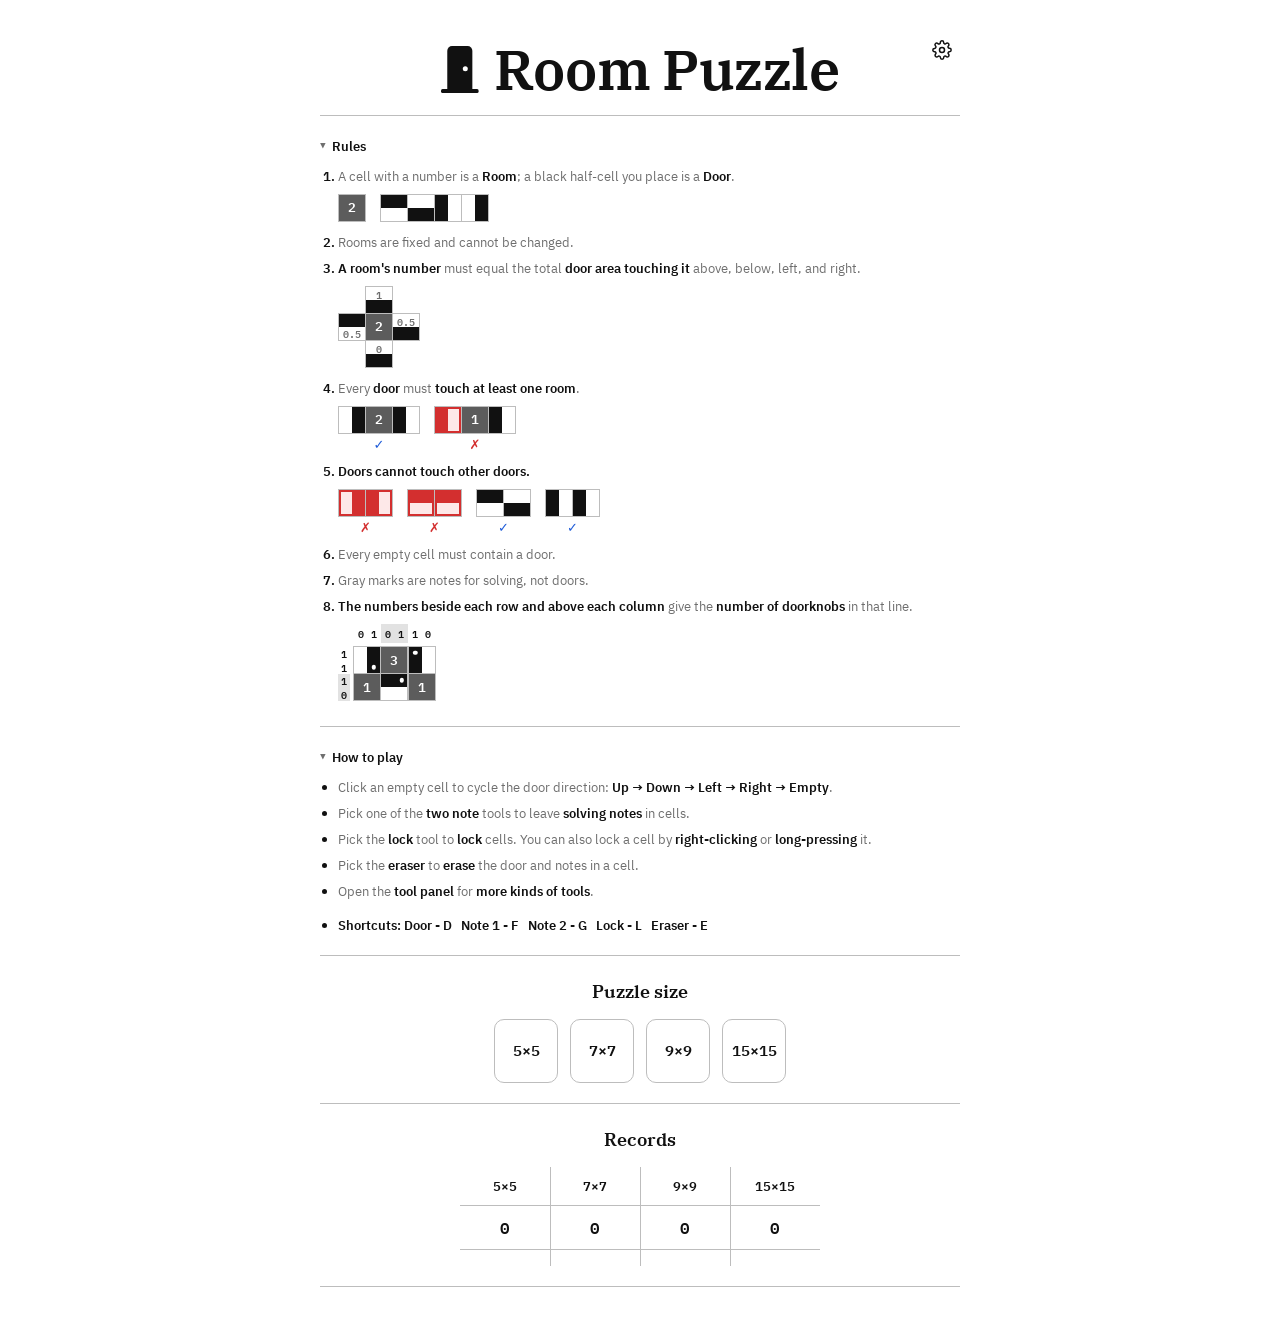
==== commit a71294a1: "문고리 없는 모드와 모드 선택 삭제, 문고리 퍼즐만 출제 문고리 없는 모드는 7×7 이상에서 해가 하나인 판이 거의 나오지 않아 삭제. 기록은 크기별 하나로 합치고 기존 문고리 기" ====
--- a/index.html
+++ b/index.html
@@ -102,18 +102,6 @@
     </details>
   </div>
 
-  <section id="modeSection" class="start-card">
-    <h2 id="modeLabel" data-i18n="modeTitle">모드</h2>
-    <div class="size-grid" role="radiogroup" aria-labelledby="modeLabel">
-      <button class="size-btn mode-btn" role="radio" data-mode="plain" onclick="setMode('plain')" data-i18n-title="modePlain">
-        <span class="mode-swatch"><span class="fill fill-up"></span></span>
-      </button>
-      <button class="size-btn mode-btn" role="radio" data-mode="knob" onclick="setMode('knob')" data-i18n-title="modeKnob">
-        <span class="mode-swatch with-knob"><span class="fill fill-up"></span></span>
-      </button>
-    </div>
-  </section>
-
   <section id="startScreen" class="start-card">
     <h2 data-i18n="sizeTitle">퍼즐 크기</h2>
     <div class="size-grid">
@@ -246,6 +234,7 @@
 <!-- plain (non-module) scripts sharing one global scope, so index.html still runs when opened
      straight from disk; order matters only for the top-level code each one runs on load -->
 <script src="js/generator.js"></script>
+<script src="js/solver.js"></script>
 <script src="js/i18n.js"></script>
 <script src="js/audio.js"></script>
 <script src="js/settings.js"></script>
--- a/css/style.css
+++ b/css/style.css
@@ -560,23 +560,6 @@
   transition:border-color .15s, background .15s;
 }
 
-/* mode picker: a top-half door cell, without / with a doorknob */
-.mode-swatch{
-  position:relative;
-  width:32px;
-  height:32px;
-  border:1px solid var(--line);
-  border-radius:4px;
-  background:var(--board-paper);
-  overflow:hidden;
-}
-.mode-swatch .fill{ position:absolute; background:var(--board-ink); }
-.mode-btn[aria-checked="true"]{
-  border-color:var(--accent);
-  background:var(--accent-soft);
-  box-shadow:0 0 0 2px var(--accent) inset;
-}
-
 /* ---- game screen ---- */
 .result-banner{
   text-align:center;
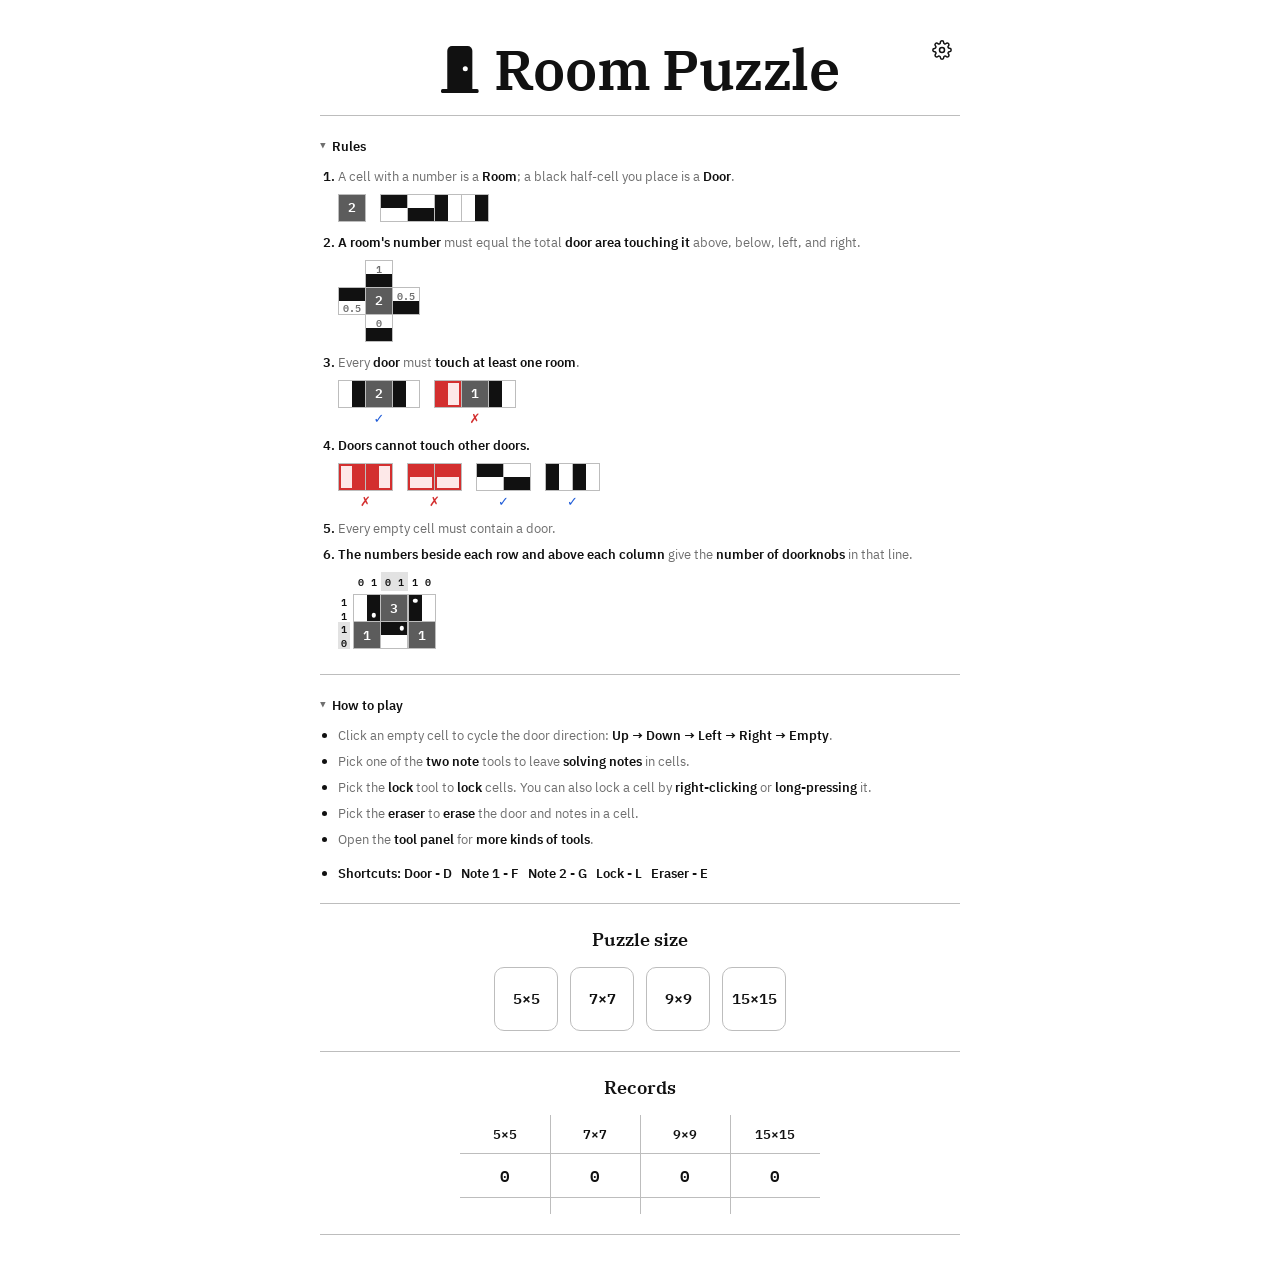
==== commit 2653daca: "오답 시 틀린 문만 빨갛게 표시, 계속하기 버튼 추가 - 해가 하나이므로 정답과 비교해 채점하고, 정답과 다르게 놓은 문만 빨갛게 표시 - 오답 후 계속하기로 같은 판을 이어서 풀" ====
--- a/index.html
+++ b/index.html
@@ -225,6 +225,7 @@
     </div>
     <div id="submitActions" class="actions">
       <button id="restartBtn" class="btn danger-outline" onclick="restart()" data-i18n="restart">재시작</button>
+      <button id="continueBtn" class="btn secondary" onclick="continueSolving()" data-i18n="continue" hidden>계속하기</button>
       <button id="submitBtn" class="btn" onclick="submitAnswer()" data-i18n="submit">제출</button>
     </div>
   </section>
--- a/css/style.css
+++ b/css/style.css
@@ -541,6 +541,8 @@
 .records-table .clear-count{ font-size:16px; font-weight:600; }
 .records-table .best-times p{ margin:0 0 4px; font-size:12px; font-variant-numeric:tabular-nums; }
 .records-table .best-times p:last-child{ margin-bottom:0; }
+/* a clear reached by continuing after a wrong submission: listed, but not counted */
+.records-table .best-times p.continued{ color:var(--danger); }
 .size-btn{
   font-family:var(--font-mono);
   font-size:15px;
@@ -741,13 +743,7 @@
   z-index:3;
 }
 .cell .fill{ position:absolute; background:var(--board-ink); }
-/* After an incorrect submission: cells that break a rule (not cells that merely differ from
-   the generator's own answer) are marked red. */
-.cell.fixed-number.violation{
-  color:#fff;
-  background:var(--danger);
-  box-shadow:inset 0 0 0 3px var(--danger-soft);
-}
+/* After an incorrect submission: placed doors that differ from the answer are marked red. */
 .cell.player.violation{
   background:var(--danger-soft);
   box-shadow:inset 0 0 0 2px var(--danger);
@@ -821,7 +817,6 @@
 /* a clue the player has ticked off (click to toggle) greys out */
 .knob-clue{ cursor:pointer; }
 .knob-clue.done{ color:var(--board-mark); }
-.knob-clue.violation{ color:var(--danger); }
 
 .actions{
   display:flex;
